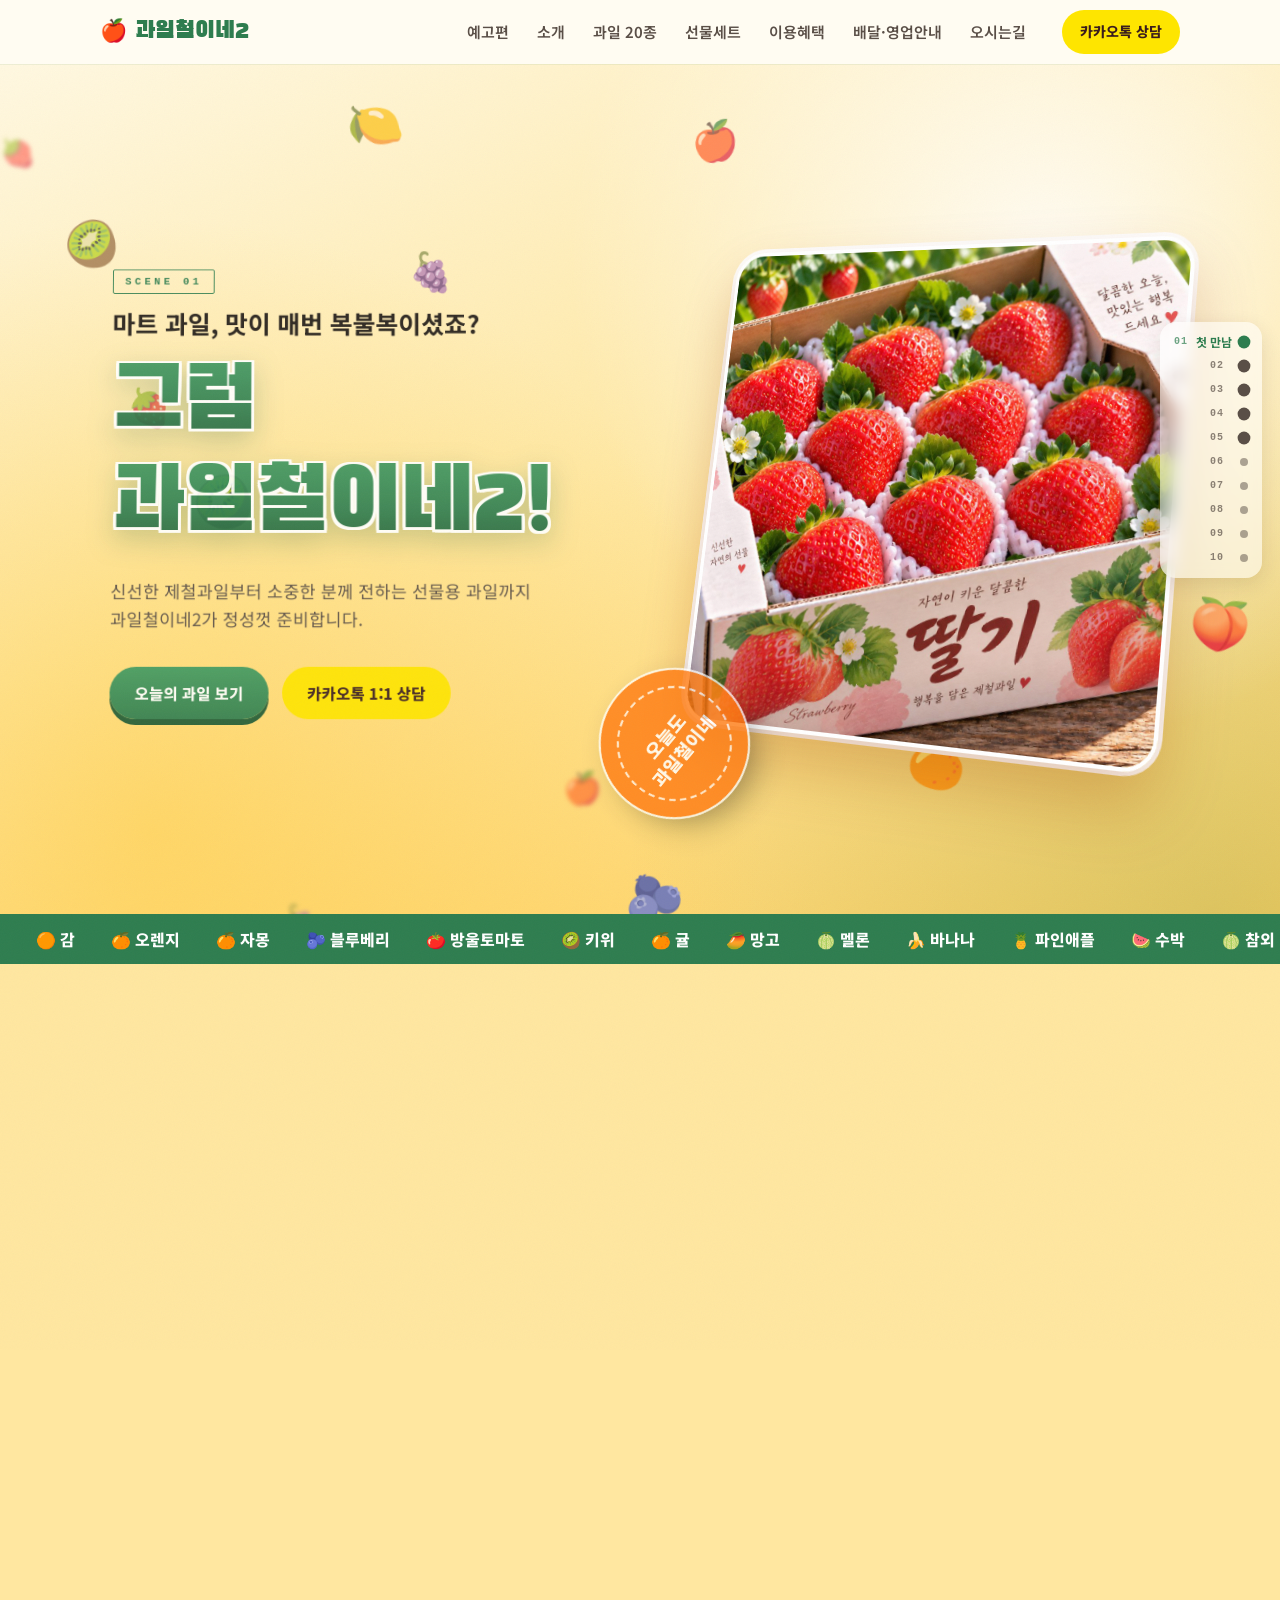
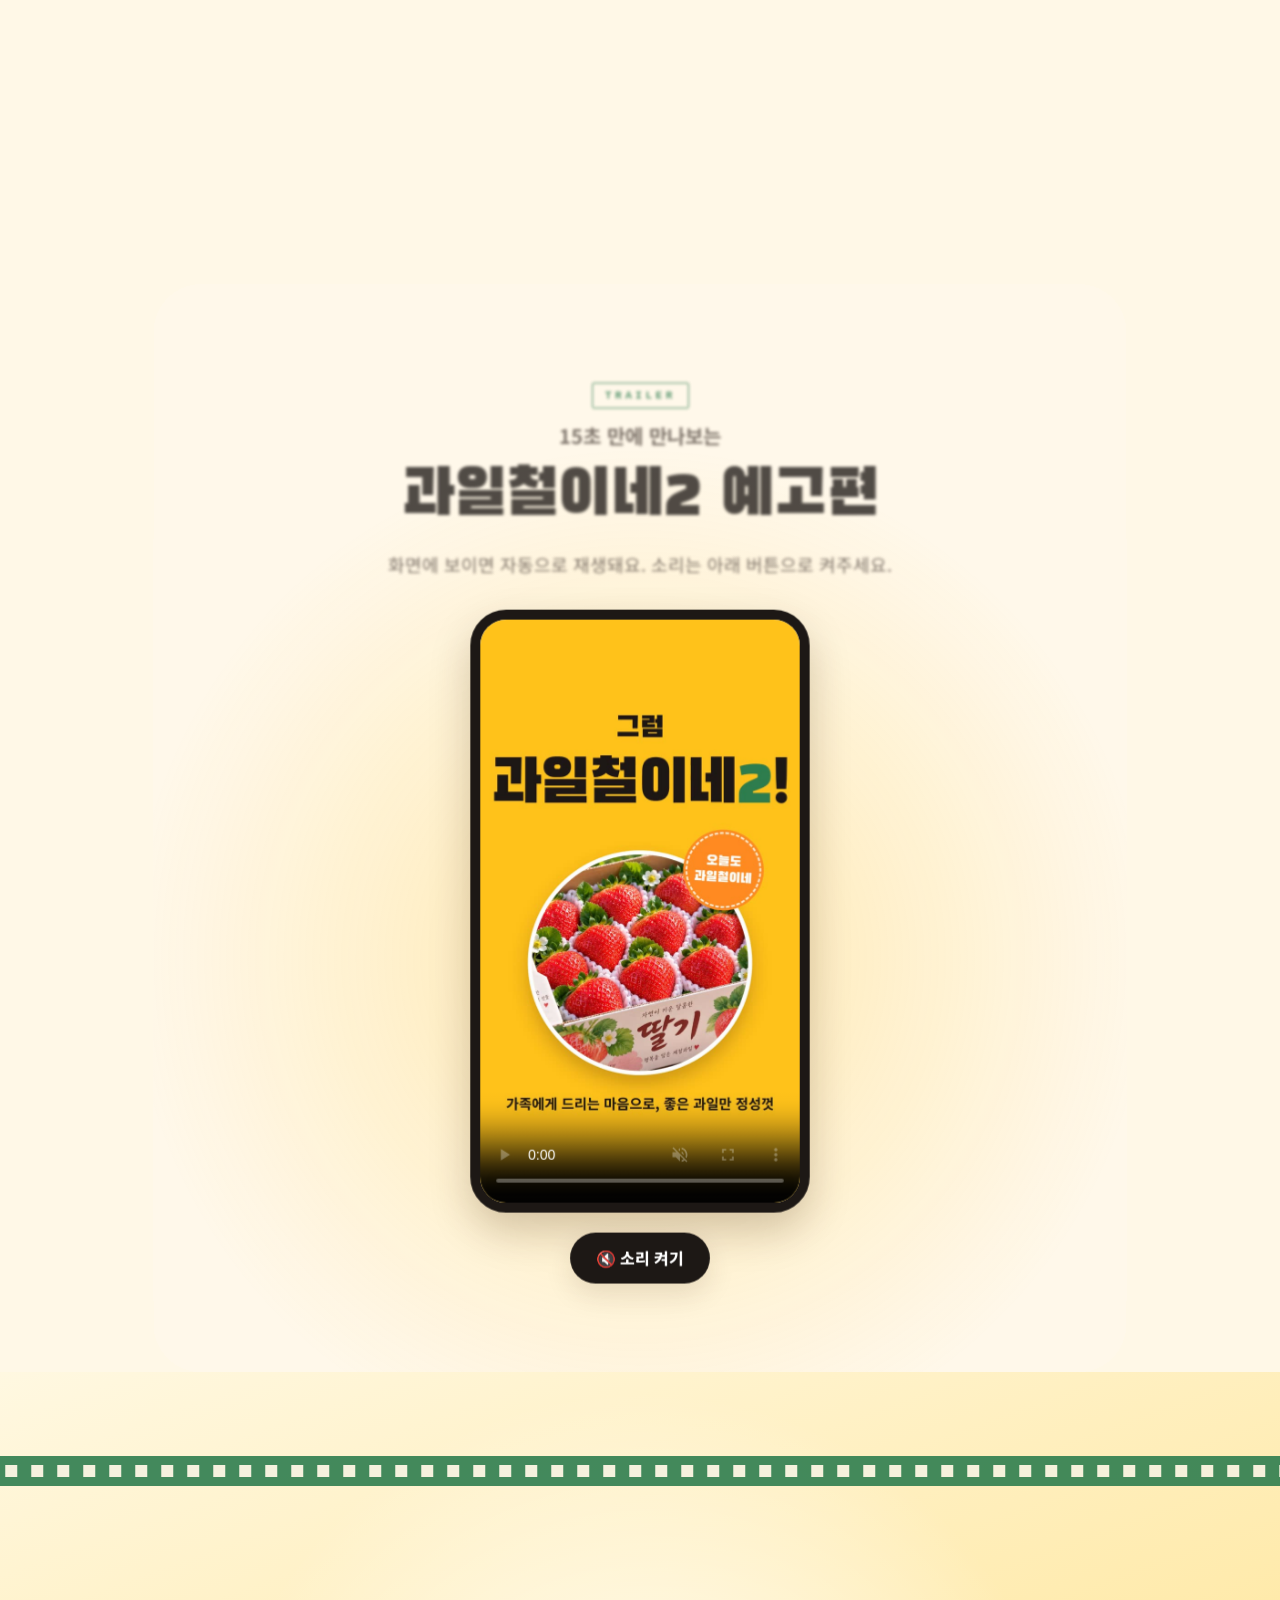
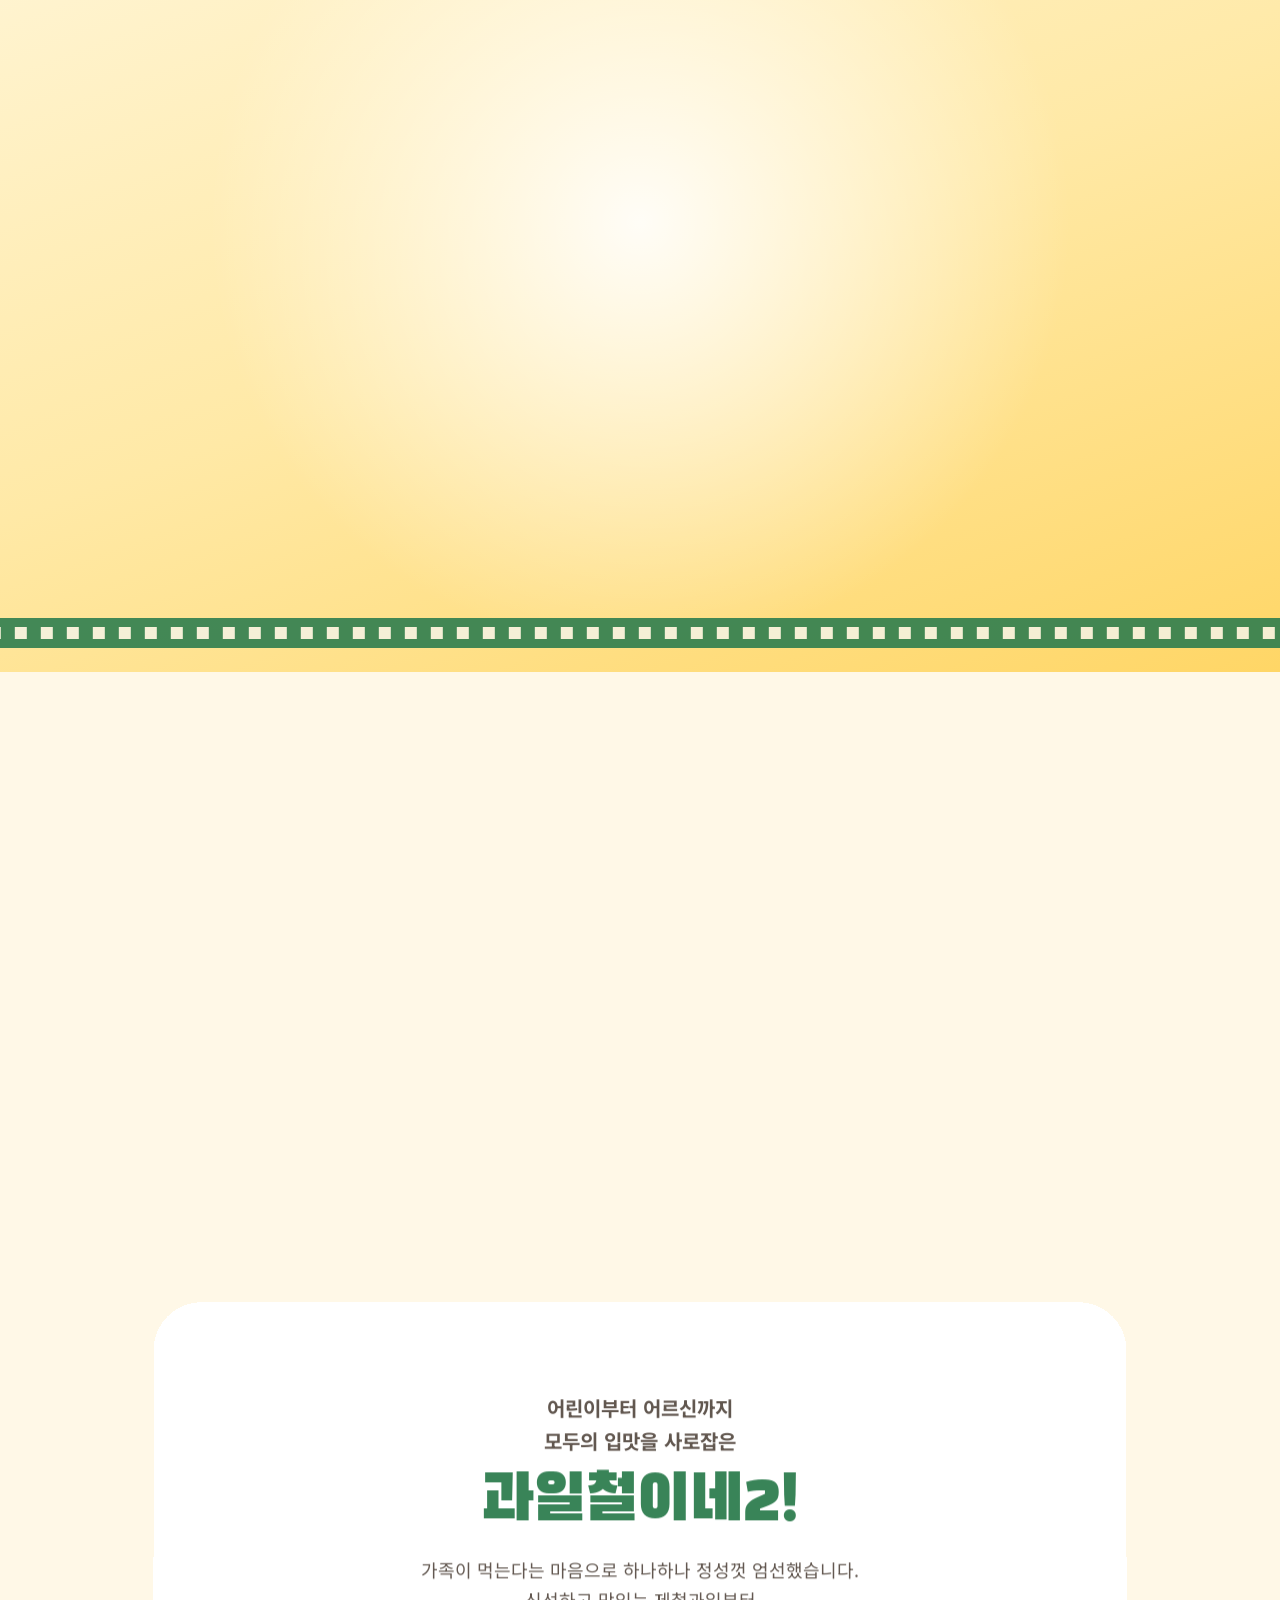
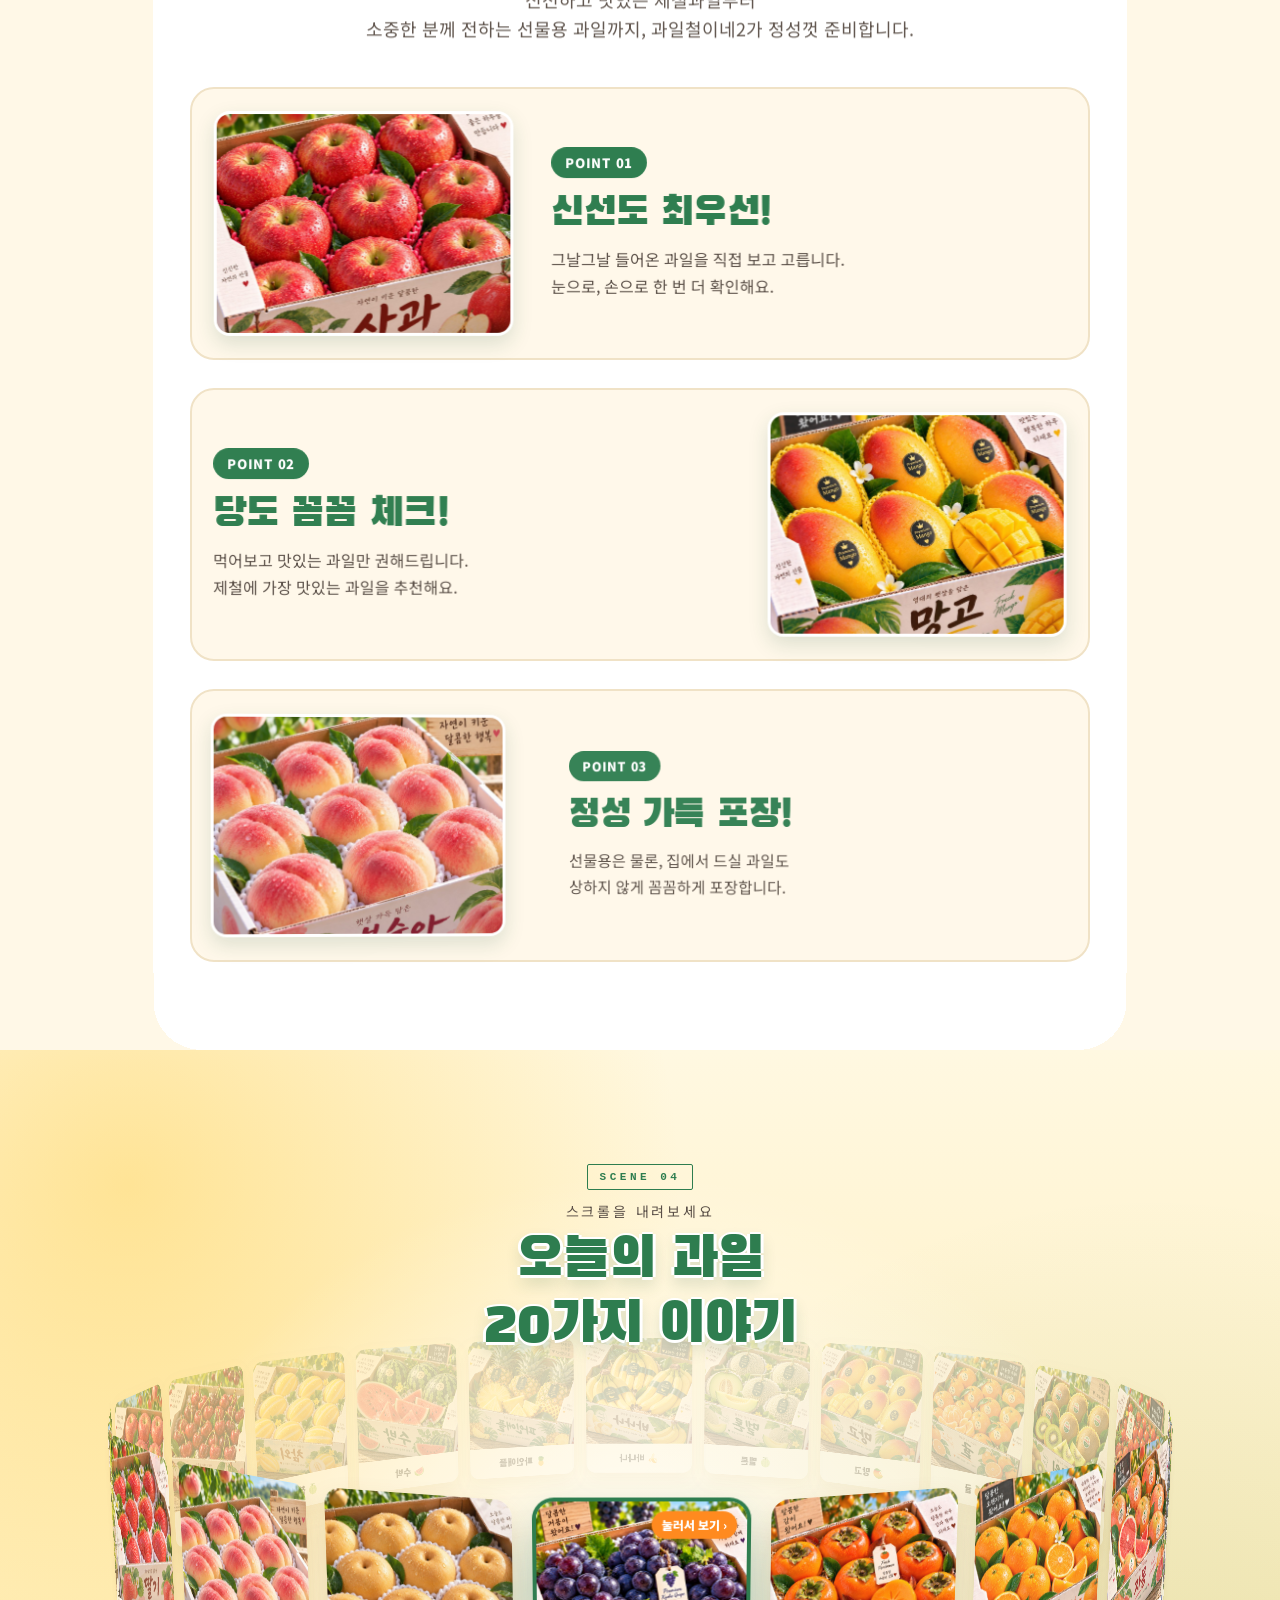
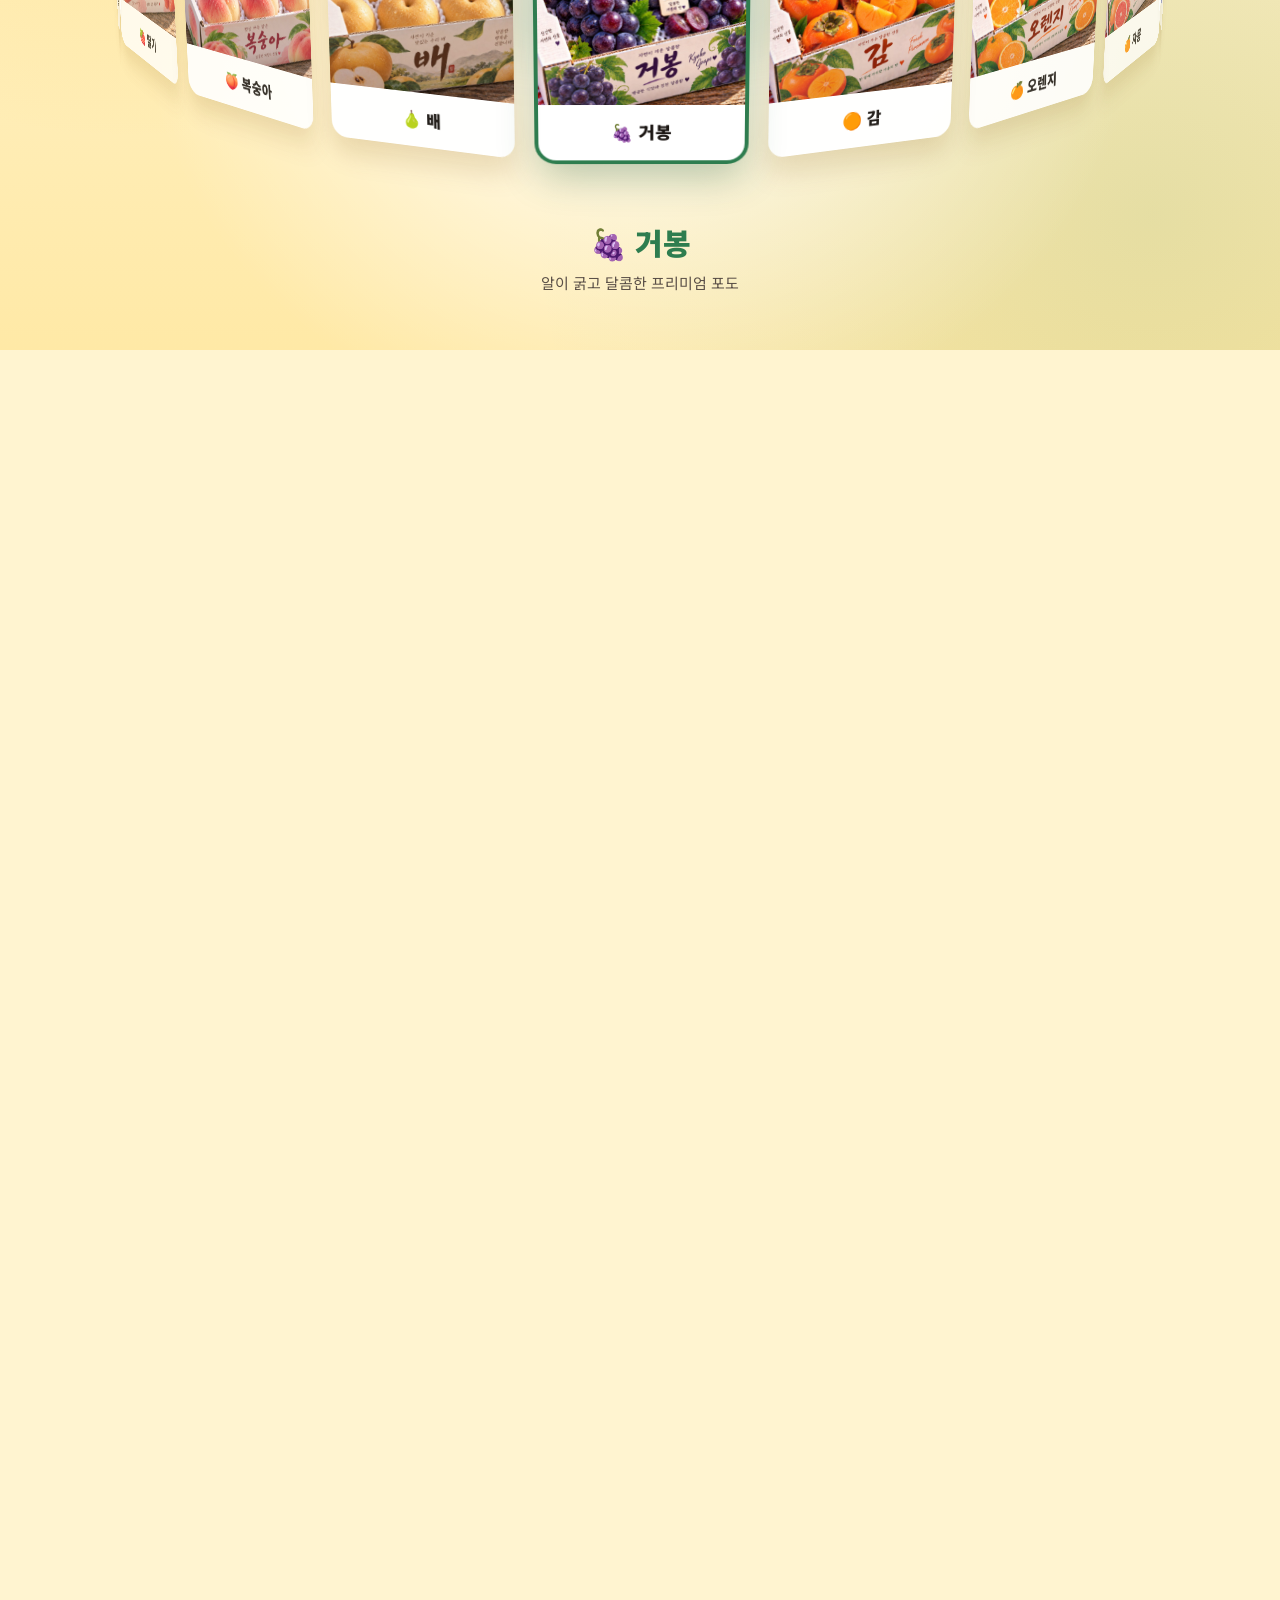
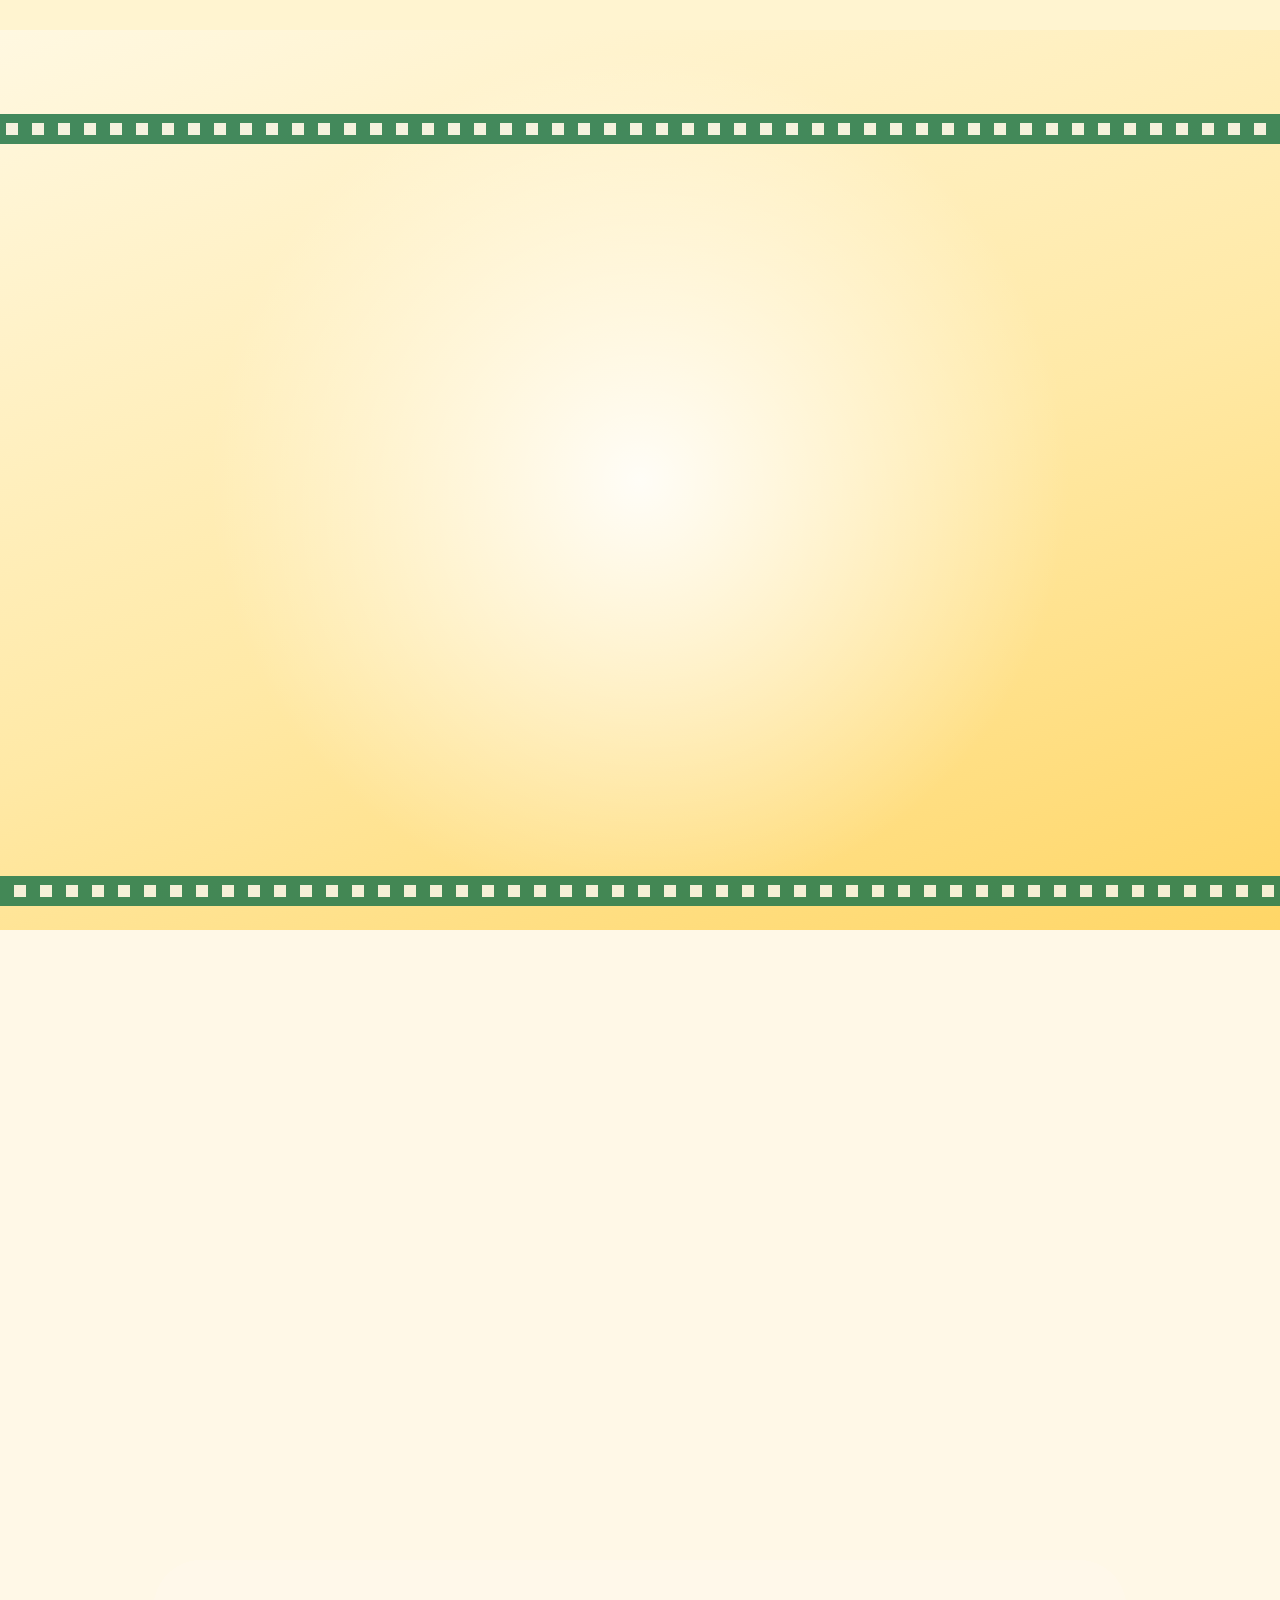
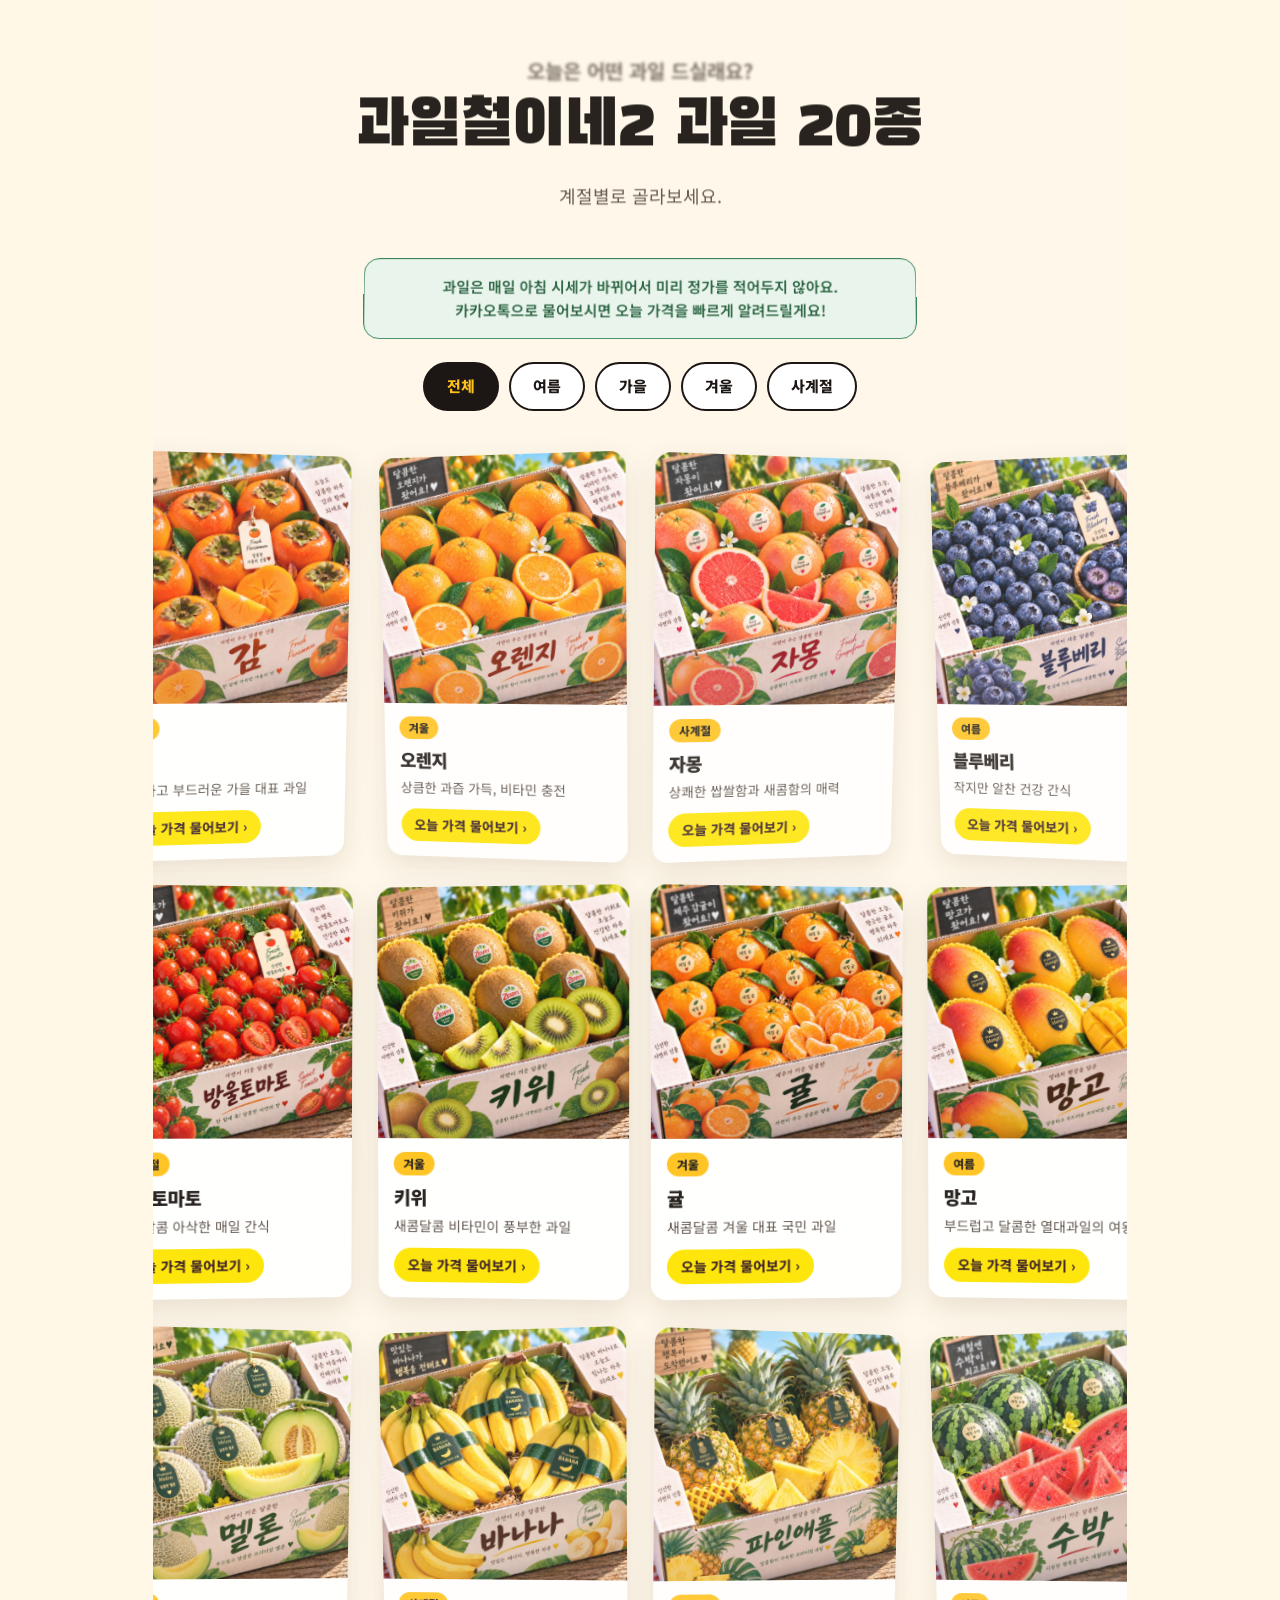
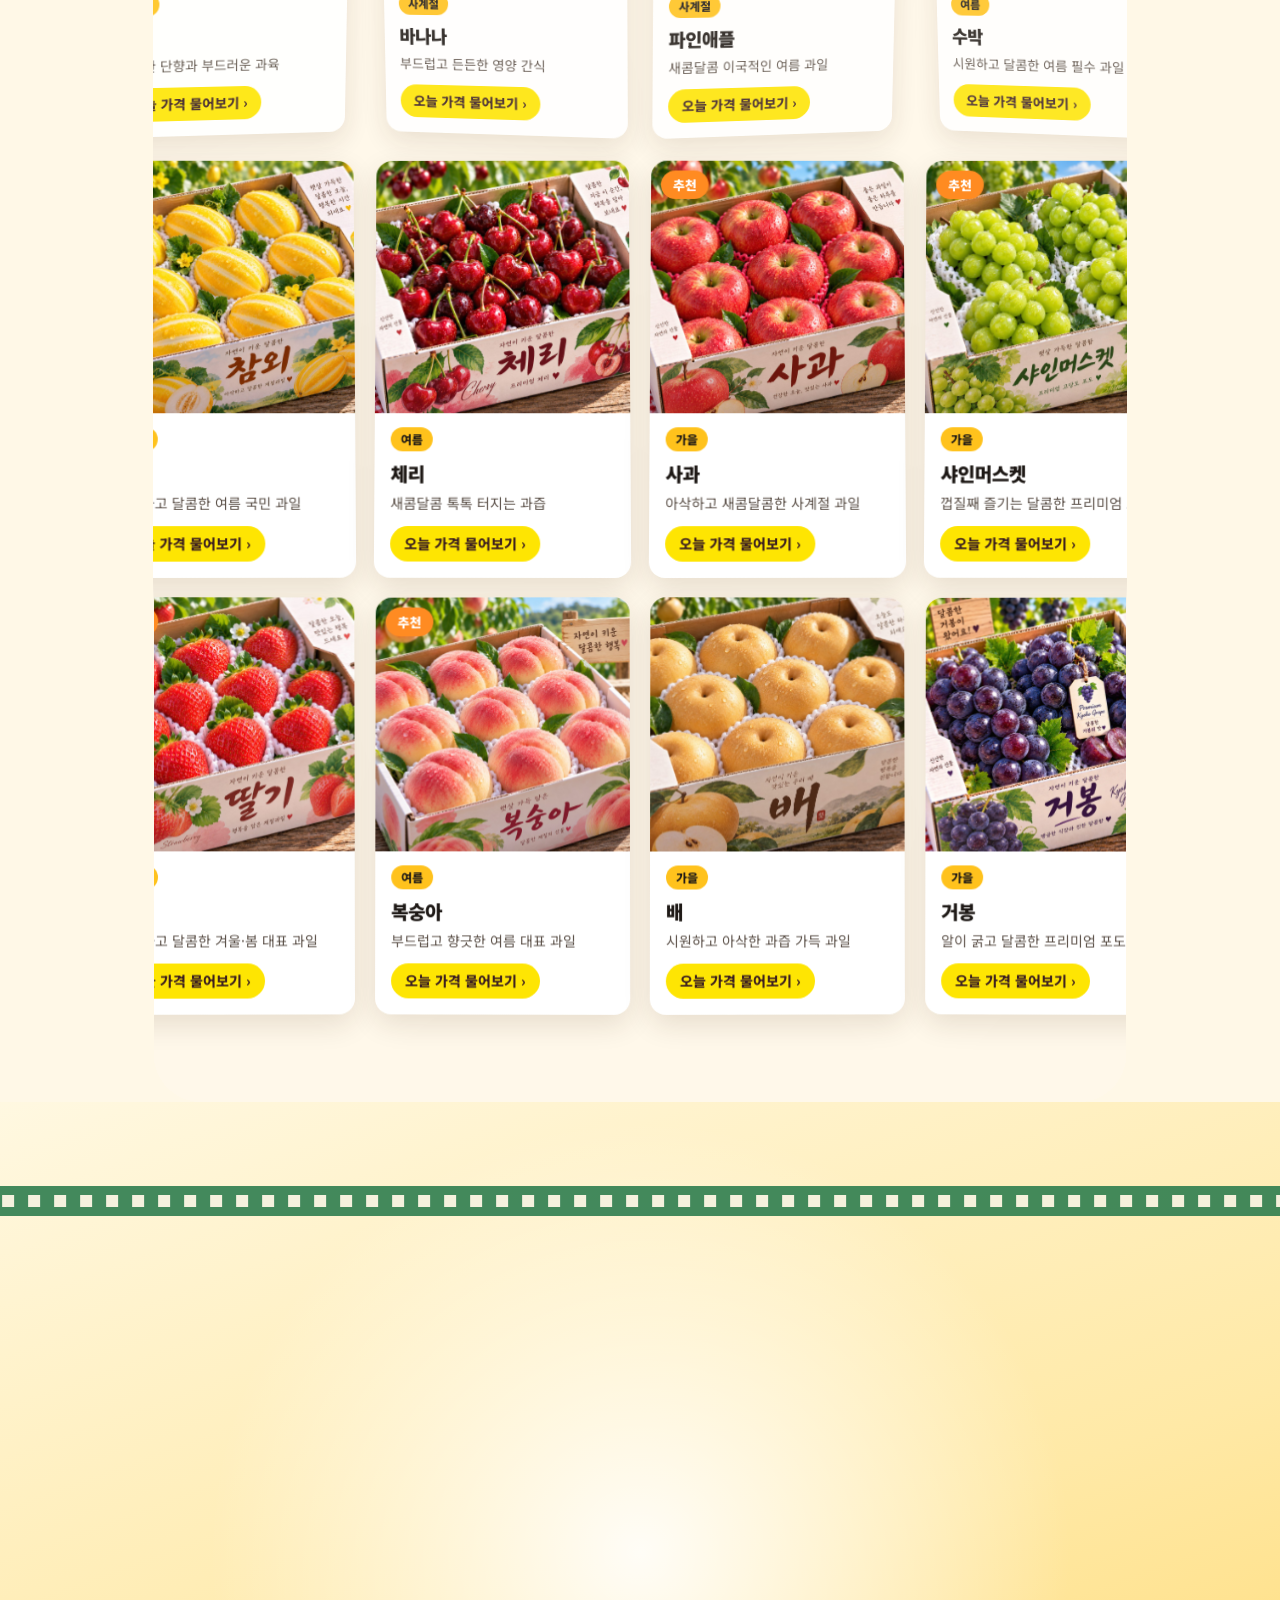
==== index.html @ fae2d85c "가격 없는 이유 안내 강화 (과일 20종 섹션) - 상품 목록 위에 '매일 시세가 바뀌어 정가를 안 적어둔다'는 초록 안내 박스 추가 - 각 과일 카드의 '가격 문의' 버튼을 '오" ====
<!DOCTYPE html>
<html lang="ko">
<head>
<meta charset="UTF-8" />
<meta name="viewport" content="width=device-width, initial-scale=1.0, viewport-fit=cover" />
<title>과일철이네2 | 신선한 제철과일·선물용 과일</title>
<meta name="description" content="가족에게 드리는 마음으로 좋은 과일만 정성껏 고르는 과일철이네2. 신선한 제철과일, 선물용 과일, 지역 배달을 만나보세요." />
<meta name="theme-color" content="#ffe9a6" />

<!-- Open Graph 기본 메타태그 -->
<meta property="og:type" content="website" />
<meta property="og:title" content="과일철이네2 | 신선한 제철과일·선물용 과일" />
<meta property="og:description" content="가족에게 드리는 마음으로 좋은 과일만 정성껏 고르는 과일철이네2. 신선한 제철과일, 선물용 과일, 지역 배달을 만나보세요." />
<meta property="og:locale" content="ko_KR" />
<meta property="og:image" content="public/images/fruits/17-strawberry.jpg" />

<!-- 파비콘 (사과 이모지, 별도 파일 없이 바로 표시됩니다) -->
<link rel="icon" href="data:image/svg+xml,%3Csvg xmlns='http://www.w3.org/2000/svg' viewBox='0 0 100 100'%3E%3Ctext y='.9em' font-size='90'%3E%F0%9F%8D%8E%3C/text%3E%3C/svg%3E" />

<!-- 글꼴 (인터넷이 안 되면 기본 글꼴로 자동 표시됩니다) -->
<link rel="preconnect" href="https://fonts.googleapis.com" />
<link rel="preconnect" href="https://fonts.gstatic.com" crossorigin />
<link href="https://fonts.googleapis.com/css2?family=Black+Han+Sans&family=Noto+Sans+KR:wght@400;500;700;900&display=swap" rel="stylesheet" />

<!-- 영화 같은 3D 스크롤 효과 켜기 ("동작 줄이기" 설정 기기에서는 자동으로 꺼집니다) -->
<script>
  if (!(window.matchMedia && window.matchMedia("(prefers-reduced-motion: reduce)").matches)) {
    document.documentElement.classList.add("cinema");
  }
</script>
<!-- 디자인을 고친 뒤에는 아래 ?v= 뒤 숫자를 바꾸면 손님 휴대폰에 새 디자인이 바로 보입니다 -->
<link rel="stylesheet" href="css/style.css?v=20260925a" />
<link rel="stylesheet" href="css/cinema.css?v=20260925a" />
</head>
<body>

<!-- 영화 효과: 오프닝 타이틀, 위아래 검은 띠, 필름 질감, 진행바 -->
<div class="film-intro" id="film-intro" aria-hidden="true">
  <p class="film-intro-small">A FRESH FRUIT STORY</p>
  <p class="film-intro-title" data-config="storeName">과일철이네2</p>
</div>
<div class="letterbox letterbox-top" aria-hidden="true"></div>
<div class="letterbox letterbox-bottom" aria-hidden="true"></div>
<div class="film-grain" aria-hidden="true"></div>
<div class="scroll-progress" aria-hidden="true"><span id="scroll-progress-bar"></span></div>
<nav class="scene-nav" id="scene-nav" aria-label="장면 바로가기"></nav>

<!-- ============================================================ -->
<!-- ① 상단 헤더 -->
<!-- ============================================================ -->
<header class="site-header" id="site-header">
  <div class="header-inner">
    <a href="#hero" class="logo"><span class="logo-mark">🍎</span><span data-config="storeName">과일철이네2</span></a>

    <nav class="main-nav" id="main-nav">
      <a href="#trailer" class="nav-link">예고편</a>
      <a href="#about" class="nav-link">소개</a>
      <a href="#showcase" class="nav-link">과일 20종</a>
      <a href="#gift" class="nav-link">선물세트</a>
      <a href="#benefits" class="nav-link">이용혜택</a>
      <a href="#info" class="nav-link">배달·영업안내</a>
      <a href="#visit" class="nav-link">오시는길</a>
    </nav>

    <a href="#" class="btn btn-kakao btn-header-kakao">카카오톡 상담</a>

    <button class="menu-toggle" id="menu-toggle" aria-label="메뉴 열기" aria-expanded="false">
      <span></span><span></span><span></span>
    </button>
  </div>
</header>

<main>

<!-- ============================================================ -->
<!-- ② 히어로 (검정 배경) -->
<!-- ============================================================ -->
<section class="hero scene-pin" id="hero" data-scene="hero" data-chapter="첫 만남">
  <div class="scene-stage hero-stage">
    <div class="hero-particles" id="hero-particles" aria-hidden="true"></div>

    <div class="wrap hero-inner">
      <div class="hero-text" id="hero-text">
        <span class="scene-no">SCENE 01</span>
        <p class="hero-question" data-config="hero.question">마트 과일, 맛이 매번 복불복이셨죠?</p>
        <h1 class="hero-headline display" data-config="hero.headline">그럼 과일철이네2!</h1>
        <p class="hero-sub" data-config-nl="hero.subCopy">신선한 제철과일부터 소중한 분께 전하는 선물용 과일까지<br />과일철이네2가 정성껏 준비합니다.</p>
        <div class="hero-buttons">
          <a href="#products" class="btn btn-primary">오늘의 과일 보기</a>
          <a href="#" class="btn btn-kakao">카카오톡 1:1 상담</a>
        </div>
      </div>

      <div class="hero-visual" id="hero-visual">
        <div class="hero-photo" id="hero-photo">
          <img data-config-img="hero.image" src="public/images/fruits/17-strawberry.jpg" alt="과일철이네2 딸기 선물세트" />
        </div>
        <div class="stamp" id="hero-stamp" data-config-nl="hero.stamp">오늘도<br />과일철이네</div>
      </div>
    </div>

    <p class="hero-caption display" id="hero-caption" data-config-nl="hero.caption">진짜 맛있는 과일은,<br />고르는 사람이 다릅니다.</p>

    <div class="scroll-cue" id="scroll-cue" aria-hidden="true"><span></span>SCROLL</div>

    <div class="hero-ticker" aria-hidden="true">
      <div class="ticker-track" id="ticker-track"></div>
    </div>
  </div>
</section>

<!-- ============================================================ -->
<!-- ③ 노란 띠 - 질문 & 큰 제목 -->
<!-- ============================================================ -->
<section class="hook stage3d" id="hook" data-transition="iris" data-chapter="질문">
  <div class="wrap hook-inner">
    <span class="scene-no dark" data-3d="rise">SCENE 02</span>
    <p class="hook-question" data-3d="rise" data-config-nl="hook.question">가족과 함께 먹을 과일,<br />아무거나 고르진 않으셨나요?</p>
    <div class="hook-circle" data-3d="coin">
      <img data-config-img="hook.image" src="public/images/fruits/16-shine-muscat.jpg" alt="과일철이네2 샤인머스켓" loading="lazy" />
    </div>
    <p class="hook-small" data-3d="rise" data-config="hook.smallCopy">아이부터 어르신까지, 온 가족이 만족하는</p>
    <h2 class="hook-big display outline" data-3d="standup" data-config="hook.bigCopy">과일철이네2 제철과일!</h2>
  </div>
</section>

<!-- ============================================================ -->
<!-- ③-1 15초 홍보 영상 (예고편) -->
<!-- ============================================================ -->
<section class="section trailer stage3d" id="trailer" data-transition="frame">
  <div class="wrap trailer-inner">
    <div class="section-head trailer-head">
      <span class="scene-no" data-3d="subtitle" data-i="0">TRAILER</span>
      <p class="eyebrow" data-3d="subtitle" data-i="1" data-config-nl="trailer.smallCopy">15초 만에 만나보는</p>
      <h2 class="section-title display" data-3d="subtitle" data-i="2" data-config-nl="trailer.title">과일철이네2 예고편</h2>
      <p class="section-desc" data-3d="subtitle" data-i="3" data-config-nl="trailer.desc"></p>
    </div>
    <div class="trailer-phone" data-3d="zoom">
      <video
        class="trailer-video"
        id="trailer-video"
        src="public/video/promo-15s.mp4"
        poster="public/video/promo-15s-poster.jpg"
        muted
        loop
        playsinline
        controls
        preload="none"
        aria-label="과일철이네2 15초 홍보 영상"
      ></video>
      <button class="trailer-sound" id="trailer-sound" type="button" aria-pressed="false">🔇 소리 켜기</button>
    </div>
  </div>
</section>

<!-- ============================================================ -->
<!-- ④ 소개 + POINT 3가지 (흰 배경) -->
<!-- ============================================================ -->
<section class="section about stage3d" id="about" data-transition="frame" data-chapter="약속">
  <div class="wrap">
    <div class="section-head">
      <span class="scene-no" data-3d="subtitle" data-i="0">SCENE 03</span>
      <p class="eyebrow" data-3d="subtitle" data-i="1" data-config-nl="about.smallCopy">어린이부터 어르신까지<br />모두의 입맛을 사로잡은</p>
      <h2 class="section-title display red" data-3d="subtitle" data-i="2" data-config="about.title">과일철이네2!</h2>
      <p class="section-desc" data-3d="subtitle" data-i="3" data-config-nl="about.body"></p>
    </div>

    <div class="points" id="points">
      <!-- JS가 config.about.points 값으로 자동 채웁니다 -->
    </div>
  </div>
</section>

<!-- ============================================================ -->
<!-- ④-1 3D 회전 과일 쇼케이스 (스크롤하면 원형으로 돌아갑니다) -->
<!-- ============================================================ -->
<section class="showcase scene-pin" id="showcase" data-scene="ring" data-chapter="과일 20종">
  <div class="scene-stage showcase-stage">
    <div class="showcase-glow" aria-hidden="true"></div>
    <div class="ring-viewport">
      <div class="ring" id="ring">
        <!-- JS가 config.fruits 값으로 20개 카드를 원형으로 배치합니다 -->
      </div>
    </div>
    <div class="showcase-center">
      <span class="scene-no">SCENE 04</span>
      <p class="showcase-small" data-config="showcase.smallCopy">스크롤을 내려보세요</p>
      <h2 class="showcase-title display" data-config-nl="showcase.title">오늘의 과일<br />20가지 이야기</h2>
    </div>
    <p class="showcase-now" id="showcase-now"></p>
  </div>
</section>

<!-- ============================================================ -->
<!-- ⑤ 과일 상품 20종 -->
<!-- ============================================================ -->
<section class="section products stage3d" id="products" data-transition="frame" data-chapter="골라보기">
  <div class="wrap">
    <div class="section-head">
      <span class="scene-no" data-3d="subtitle" data-i="0">SCENE 05</span>
      <p class="eyebrow" data-3d="subtitle" data-i="1" data-config="products.smallCopy">오늘은 어떤 과일 드실래요?</p>
      <h2 class="section-title display" data-3d="subtitle" data-i="2" data-config="products.title">과일철이네2 과일 20종</h2>
      <p class="section-desc" data-3d="subtitle" data-i="3" data-config="products.subtitle"></p>
    </div>

    <p class="price-notice" data-3d="rise" data-config-nl="products.priceNotice">
      과일은 매일 아침 시세가 바뀌어서 미리 정가를 적어두지 않아요.<br />카카오톡으로 물어보시면 오늘 가격을 빠르게 알려드릴게요!
    </p>

    <div class="season-tabs" id="season-tabs" role="tablist" aria-label="계절별 과일 보기">
      <!-- JS가 계절 탭을 자동으로 만듭니다 -->
    </div>

    <div class="fruit-grid" id="fruit-grid">
      <!-- JS가 config.fruits(20개) 값으로 자동 채웁니다 -->
    </div>
  </div>
</section>

<!-- ============================================================ -->
<!-- ⑥ 선물용 과일 -->
<!-- ============================================================ -->
<section class="section gift stage3d" id="gift" data-transition="wipe" data-chapter="선물">
  <div class="wrap">
    <div class="section-head">
      <span class="scene-no" data-3d="subtitle" data-i="0">SCENE 06</span>
      <p class="eyebrow" data-3d="subtitle" data-i="1" data-config="gift.smallCopy">소중한 마음까지 함께 전합니다</p>
      <h2 class="section-title display red" data-3d="subtitle" data-i="2" data-config="gift.title">선물용 과일세트</h2>
      <p class="section-desc" data-3d="subtitle" data-i="3" data-config-nl="gift.body"></p>
    </div>

    <div class="gift-cards" id="gift-cards">
      <!-- JS가 config.gift.cards 값으로 자동 채웁니다 -->
    </div>

    <div class="section-cta" data-3d="rise">
      <a href="#" class="btn btn-kakao btn-large">카카오톡으로 선물 상담하기</a>
    </div>
  </div>
</section>

<!-- ============================================================ -->
<!-- ⑦ 이런 분들께 추천해요 (주황 배경 말풍선) -->
<!-- ============================================================ -->
<section class="section recommend stage3d" id="recommend" data-transition="iris" data-chapter="추천">
  <div class="wrap">
    <div class="section-head">
      <span class="scene-no dark" data-3d="subtitle" data-i="0">SCENE 07</span>
      <p class="eyebrow dark" data-3d="subtitle" data-i="1" data-config="recommend.smallCopy">이럴 때 과일철이네2를 찾아주세요</p>
      <h2 class="section-title display outline" data-3d="subtitle" data-i="2" data-config="recommend.title">이런 분들께 추천해요</h2>
    </div>
    <div class="bubbles" id="bubbles">
      <!-- JS가 config.recommend.items 값으로 자동 채웁니다 -->
    </div>
  </div>
</section>

<!-- ============================================================ -->
<!-- ⑧ 이용 혜택 (쿠폰) -->
<!-- ============================================================ -->
<section class="section benefits stage3d" id="benefits" data-transition="wipe" data-chapter="혜택">
  <div class="wrap">
    <div class="section-head">
      <span class="scene-no dark" data-3d="subtitle" data-i="0">SCENE 08</span>
      <p class="eyebrow dark" data-3d="subtitle" data-i="1" data-config="benefits.smallCopy">과일철이네2에서만 누리는</p>
      <h2 class="section-title display outline tilt" data-3d="subtitle" data-i="2" data-config="benefits.title">이용 혜택</h2>
    </div>
    <div class="coupons" id="coupons">
      <!-- JS가 config.benefits.items 값으로 자동 채웁니다 -->
    </div>
  </div>
</section>

<!-- ============================================================ -->
<!-- ⑨ 배달 / 영업 안내 -->
<!-- ============================================================ -->
<section class="section info stage3d" id="info" data-transition="frame" data-chapter="안내">
  <div class="wrap">
    <div class="info-grid">
      <div class="info-box" id="delivery" data-3d="rise" data-i="0">
        <span class="info-badge">DELIVERY</span>
        <h3 class="info-title" data-config="delivery.title">신선한 과일, 편하게 받아보세요</h3>
        <dl class="info-list">
          <div><dt>배달시간</dt><dd data-config="delivery.time">08:00 ~ 18:30</dd></div>
          <div><dt>배달지역</dt><dd id="delivery-areas">성남 구시가지 / 위례 / 야탑</dd></div>
          <div><dt>최소주문</dt><dd data-config="delivery.minOrder">20,000원 이상</dd></div>
        </dl>
        <p class="info-note" data-config-nl="delivery.note"></p>
        <a href="#" class="btn btn-kakao">카카오톡으로 배달 문의</a>
      </div>

      <div class="info-box" id="hours" data-3d="rise" data-i="1">
        <span class="info-badge">OPEN</span>
        <h3 class="info-title" data-config="hours.title">과일철이네2 영업안내</h3>
        <dl class="info-list">
          <div><dt>영업시간</dt><dd data-config="hours.openTime">08:00 ~ 19:00</dd></div>
          <div><dt>정기휴무</dt><dd data-config="hours.closedDay">매월 둘째·넷째 일요일</dd></div>
          <div><dt>배달시간</dt><dd data-config="hours.deliveryTime">08:00 ~ 18:30</dd></div>
        </dl>
      </div>

      <div class="info-box" id="visit" data-3d="rise" data-i="2">
        <span class="info-badge">VISIT</span>
        <h3 class="info-title">매장 방문 안내</h3>
        <dl class="info-list">
          <div><dt>주소</dt><dd id="visit-address">주소 준비중입니다. 카카오톡으로 문의해주세요.</dd></div>
          <div id="visit-phone-row" hidden><dt>전화</dt><dd><a id="visit-phone" href="#"></a></dd></div>
        </dl>
        <a href="#" class="btn btn-naver">네이버 지도에서 위치 보기</a>
      </div>
    </div>
  </div>
</section>

<!-- ============================================================ -->
<!-- ⑩ 엔딩: 마지막 장면 → 엔딩 크레딧 → THE END -->
<!-- ============================================================ -->
<section class="finale scene-pin" id="contact" data-chapter="엔딩" data-scene="finale">
  <div class="scene-stage finale-stage">
    <div class="finale-bg" id="finale-bg" aria-hidden="true">
      <img data-config-img="finale.image" src="public/images/fruits/12-watermelon.jpg" alt="" loading="lazy" />
    </div>

    <div class="wrap finale-inner" id="finale-title">
      <span class="scene-no">FINAL SCENE</span>
      <p class="finale-small" data-config="finale.smallCopy">오늘 저녁 식탁에, 소중한 분께 드릴 선물로</p>
      <h2 class="finale-big display" data-config-nl="finale.bigCopy">지금 바로<br />과일철이네2를 만나보세요!</h2>
      <div class="contact-buttons">
        <a href="#" class="btn btn-kakao btn-large">카카오톡 1:1 상담</a>
        <a href="#" class="btn btn-naver btn-large">네이버 지도로 오시는 길</a>
      </div>
    </div>

    <!-- 엔딩 크레딧 (config.finale.credits + 매장 정보로 자동 작성) -->
    <div class="credits-window" id="credits-window">
      <div class="credits" id="credits">
        <p class="credits-head">CREDITS</p>
        <p class="credits-title display" data-config="storeName">과일철이네2</p>
        <dl class="credits-list" id="credits-list"></dl>
      </div>
    </div>

    <div class="the-end" id="the-end">
      <p class="the-end-small">THE END</p>
      <p class="the-end-big display" data-config="finale.theEnd">과일철이네2에서 만나요!</p>
      <div class="contact-buttons">
        <a href="#" class="btn btn-kakao btn-large">카카오톡 1:1 상담</a>
        <a href="#" class="btn btn-naver btn-large">오시는 길</a>
        <a href="#" class="btn btn-tel btn-large" id="the-end-tel" hidden>전화하기</a>
      </div>
    </div>
  </div>
</section>

</main>

<!-- ============================================================ -->
<!-- ⑪ 하단 Footer -->
<!-- ============================================================ -->
<footer class="site-footer">
  <div class="wrap footer-inner">
    <p class="footer-store-name display" data-config="storeName">과일철이네2</p>
    <p class="footer-copy" data-config-nl="mainCopy">가족에게 드리는 마음으로, 좋은 과일만 정성껏</p>
    <nav class="footer-links">
      <a href="#about">소개</a>
      <a href="#products">과일 20종</a>
      <a href="#gift">선물세트</a>
      <a href="#benefits">이용혜택</a>
      <a href="#info">배달·영업안내</a>
      <a href="#visit">오시는길</a>
    </nav>
    <p class="footer-bottom">© <span id="footer-year">2026</span> <span data-config="storeName">과일철이네2</span>. All rights reserved.</p>
  </div>
</footer>

<!-- 모바일 하단 고정 상담바 -->
<div class="mobile-fixed-bar" id="mobile-fixed-bar">
  <a href="#" class="mobile-bar-btn btn-kakao">카카오톡 상담</a>
  <a href="#" class="mobile-bar-btn btn-naver">오시는 길</a>
</div>

<script src="config/site-config.js?v=20260925a"></script>
<script src="js/main.js?v=20260925a"></script>
<script src="js/cinema.js?v=20260925a"></script>
</body>
</html>
---- css/style.css ----
/* ============================================================
   과일철이네2 홈페이지 스타일시트
   - 상세페이지 스타일: 검정 히어로 → 노란 띠 → POINT → 상품 →
     말풍선 → 쿠폰 → 안내 → 검정 마무리
   ============================================================ */

/* ---------- 색상 / 기본 변수 ---------- */
:root {
  --ink: #1c1714;
  --ink-2: #2b221d;
  --ink-soft: #5a4f47;
  --yellow: #ffc21a;
  --yellow-light: #ffe07a;
  /* ★ 홈페이지 3가지 색 ★
     초록(메인: 제목·로고·버튼) / 노랑(바탕 띠) / 주황(작은 강조) */
  --green: #2e7d4f;
  --green-deep: #1d5a36;
  --green-light: #e8f4ec;
  --orange: #ff8a1f;
  --orange-deep: #ff7a0f;
  --cream: #fff8ea;
  --cream-2: #fdf0d5;
  --white: #ffffff;
  --line: #f0e2c6;

  --color-kakao: #fee500;
  --color-kakao-text: #3a1d1d;
  --color-naver: #03c75a;
  --color-naver-text: #ffffff;

  --font-body: "Noto Sans KR", "Apple SD Gothic Neo", "Malgun Gothic", -apple-system,
    BlinkMacSystemFont, "Segoe UI", Roboto, sans-serif;
  --font-display: "Black Han Sans", "Noto Sans KR", "Apple SD Gothic Neo", "Malgun Gothic", sans-serif;

  --radius-lg: 24px;
  --radius-md: 16px;
  --radius-pill: 999px;
  --shadow: 0 10px 28px rgba(60, 30, 5, 0.12);
  --shadow-strong: 0 18px 40px rgba(60, 30, 5, 0.22);
  --header-height: 64px;
  --max-width: 1120px;
}

/* ---------- 기본 리셋 ---------- */
* {
  box-sizing: border-box;
}

html {
  scroll-behavior: smooth;
}

body {
  margin: 0;
  background: var(--cream);
  color: var(--ink);
  font-family: var(--font-body);
  font-size: 17px;
  line-height: 1.65;
  -webkit-font-smoothing: antialiased;
  overflow-x: hidden;
  width: 100%;
  word-break: keep-all;
}

img {
  max-width: 100%;
  display: block;
}

a {
  color: inherit;
  text-decoration: none;
}

h1, h2, h3, p, dl, dd {
  margin: 0;
}

button {
  font: inherit;
}

[hidden] {
  display: none !important;
}

section {
  scroll-margin-top: var(--header-height);
}

.wrap {
  max-width: var(--max-width);
  margin: 0 auto;
  padding-left: 20px;
  padding-right: 20px;
}

/* ---------- 제목 공통 ---------- */
.display {
  font-family: var(--font-display);
  /* Black Han Sans는 한 가지 굵기뿐이라 가짜 굵게를 막고,
     글꼴이 못 불러와질 때는 기본 글꼴을 가장 굵게 보여줍니다 */
  font-weight: 900;
  font-synthesis: none;
  letter-spacing: -0.01em;
  line-height: 1.15;
}

/* 흰 테두리 + 그림자가 들어간 빨간 글씨 (상세페이지 느낌) */
.outline {
  color: var(--green);
  text-shadow:
    -3px -3px 0 #fff, 3px -3px 0 #fff, -3px 3px 0 #fff, 3px 3px 0 #fff,
    0 -3px 0 #fff, 0 3px 0 #fff, -3px 0 0 #fff, 3px 0 0 #fff,
    6px 7px 0 rgba(29, 90, 54, 0.35);
}

.tilt {
  display: inline-block;
  transform: rotate(-4deg);
}

.red {
  color: var(--green);
}

.section {
  padding: 88px 0;
}

.section-head {
  text-align: center;
  margin-bottom: 44px;
}

.eyebrow {
  font-weight: 700;
  font-size: clamp(16px, 2.2vw, 20px);
  color: var(--ink-soft);
  margin-bottom: 8px;
}

.eyebrow.dark {
  color: var(--ink);
}

.section-title {
  font-size: clamp(38px, 7vw, 64px);
}

.section-desc {
  margin-top: 16px;
  color: var(--ink-soft);
  font-size: clamp(15px, 1.9vw, 18px);
}

.section-desc:empty {
  display: none;
}

.section-cta {
  margin-top: 40px;
  text-align: center;
}

/* ---------- 버튼 ---------- */
.btn {
  display: inline-flex;
  align-items: center;
  justify-content: center;
  gap: 6px;
  padding: 14px 26px;
  border-radius: var(--radius-pill);
  font-weight: 800;
  font-size: 16px;
  border: none;
  cursor: pointer;
  transition: transform 0.2s ease, box-shadow 0.2s ease, filter 0.2s ease;
  white-space: nowrap;
}

.btn-large {
  padding: 18px 34px;
  font-size: 18px;
}

.btn-primary {
  background: linear-gradient(180deg, #3f9a62 0%, var(--green) 100%);
  color: var(--white);
  box-shadow: 0 6px 0 var(--green-deep);
}

.btn-kakao {
  background: var(--color-kakao);
  color: var(--color-kakao-text);
}

.btn-naver {
  background: var(--color-naver);
  color: var(--color-naver-text);
}

@media (hover: hover) {
  .btn:hover {
    transform: translateY(-2px);
    filter: brightness(1.04);
    box-shadow: var(--shadow);
  }
  .btn-primary:hover {
    box-shadow: 0 8px 0 var(--green-deep);
  }
}

.btn:active {
  transform: translateY(1px);
}

/* ---------- 헤더 ---------- */
.site-header {
  position: sticky;
  top: 0;
  z-index: 100;
  height: var(--header-height);
  background: rgba(28, 23, 20, 0.92);
  backdrop-filter: blur(10px);
  -webkit-backdrop-filter: blur(10px);
  color: var(--white);
  transition: box-shadow 0.2s ease;
}

.site-header.is-scrolled {
  box-shadow: 0 6px 20px rgba(0, 0, 0, 0.25);
}

.header-inner {
  max-width: var(--max-width);
  margin: 0 auto;
  height: 100%;
  padding: 0 20px;
  display: flex;
  align-items: center;
  gap: 24px;
}

.logo {
  display: inline-flex;
  align-items: center;
  gap: 8px;
  font-family: var(--font-display);
  font-weight: 900;
  font-synthesis: none;
  font-size: 24px;
  color: var(--yellow);
  flex-shrink: 0;
}

.logo-mark {
  font-size: 22px;
}

.main-nav {
  display: flex;
  gap: 4px;
  margin-left: auto;
}

.nav-link {
  padding: 8px 12px;
  border-radius: var(--radius-pill);
  font-size: 15px;
  font-weight: 600;
  color: rgba(255, 255, 255, 0.85);
  white-space: nowrap;
  transition: background 0.2s ease, color 0.2s ease;
}

.nav-link:hover {
  background: rgba(255, 194, 26, 0.16);
  color: var(--yellow);
}

.btn-header-kakao {
  padding: 10px 18px;
  font-size: 14px;
}

.menu-toggle {
  display: none;
  width: 44px;
  height: 44px;
  margin-left: auto;
  background: none;
  border: none;
  cursor: pointer;
  padding: 10px;
  flex-direction: column;
  justify-content: space-between;
}

.menu-toggle span {
  display: block;
  height: 3px;
  border-radius: 3px;
  background: var(--white);
  transition: transform 0.25s ease, opacity 0.25s ease;
}

.menu-toggle[aria-expanded="true"] span:nth-child(1) {
  transform: translateY(8.5px) rotate(45deg);
}
.menu-toggle[aria-expanded="true"] span:nth-child(2) {
  opacity: 0;
}
.menu-toggle[aria-expanded="true"] span:nth-child(3) {
  transform: translateY(-8.5px) rotate(-45deg);
}

/* ---------- 히어로 (검정) ---------- */
.hero {
  position: relative;
  background:
    radial-gradient(ellipse at 80% 20%, rgba(255, 138, 31, 0.22), transparent 55%),
    radial-gradient(ellipse at 10% 90%, rgba(46, 125, 79, 0.18), transparent 50%),
    var(--ink);
  color: var(--white);
  overflow: hidden;
}

.hero-inner {
  display: grid;
  grid-template-columns: 1.05fr 1fr;
  align-items: center;
  gap: 48px;
  padding-top: 72px;
  padding-bottom: 80px;
}

.hero-question {
  font-size: clamp(18px, 2.6vw, 26px);
  font-weight: 700;
  color: rgba(255, 255, 255, 0.92);
}

.hero-headline {
  margin-top: 10px;
  font-size: clamp(48px, 8.4vw, 92px);
  background: linear-gradient(180deg, var(--yellow-light) 0%, var(--yellow) 45%, var(--orange) 100%);
  -webkit-background-clip: text;
  background-clip: text;
  color: var(--yellow);
  -webkit-text-fill-color: transparent;
  filter: drop-shadow(0 6px 0 rgba(29, 90, 54, 0.85));
}

.hero-sub {
  margin-top: 22px;
  font-size: clamp(15px, 1.8vw, 18px);
  color: rgba(255, 255, 255, 0.78);
}

.hero-buttons {
  margin-top: 34px;
  display: flex;
  flex-wrap: wrap;
  gap: 14px;
}

.hero-visual {
  position: relative;
}

.hero-photo {
  border-radius: 32px;
  overflow: hidden;
  box-shadow: 0 30px 60px rgba(0, 0, 0, 0.55);
  border: 4px solid rgba(255, 194, 26, 0.9);
  aspect-ratio: 1 / 1;
}

.hero-photo img {
  width: 100%;
  height: 100%;
  object-fit: cover;
}

.stamp {
  position: absolute;
  left: -26px;
  bottom: -26px;
  width: 128px;
  height: 128px;
  border-radius: 50%;
  background: var(--orange-deep);
  color: var(--white);
  display: flex;
  align-items: center;
  justify-content: center;
  text-align: center;
  font-weight: 900;
  font-size: 17px;
  line-height: 1.3;
  transform: rotate(-12deg);
  box-shadow: 0 0 0 5px var(--orange-deep), 0 0 0 7px rgba(255, 255, 255, 0.9),
    0 14px 30px rgba(0, 0, 0, 0.45);
  outline: 2px dashed rgba(255, 255, 255, 0.85);
  outline-offset: -12px;
}

/* 흐르는 과일 이름 띠 */
.hero-ticker {
  background: var(--green);
  color: var(--white);
  overflow: hidden;
  white-space: nowrap;
  padding: 12px 0;
  font-weight: 800;
  font-size: 16px;
}

.ticker-track {
  display: inline-flex;
  gap: 36px;
  padding-left: 36px;
  animation: ticker 50s linear infinite;
}

@keyframes ticker {
  from {
    transform: translateX(0);
  }
  to {
    transform: translateX(-50%);
  }
}

/* ---------- 노란 띠 ---------- */
.hook {
  background: var(--yellow);
  text-align: center;
  padding: 72px 0 84px;
  position: relative;
}

.hook-question {
  font-size: clamp(20px, 3.2vw, 30px);
  font-weight: 900;
  line-height: 1.45;
}

.hook-circle {
  width: min(360px, 72vw);
  aspect-ratio: 1 / 1;
  margin: 36px auto 30px;
  border-radius: 50%;
  overflow: hidden;
  border: 8px solid var(--white);
  box-shadow: var(--shadow-strong);
}

.hook-circle img {
  width: 100%;
  height: 100%;
  object-fit: cover;
}

.hook-small {
  font-weight: 800;
  font-size: clamp(16px, 2.2vw, 20px);
}

.hook-big {
  margin-top: 10px;
  font-size: clamp(40px, 8vw, 80px);
}

/* ---------- 사진 공통 + 사진 없을 때 ---------- */
.photo {
  position: relative;
  overflow: hidden;
  background: var(--cream-2);
}

.photo img {
  width: 100%;
  height: 100%;
  object-fit: cover;
  transition: transform 0.4s ease;
}

.photo.is-error img {
  display: none;
}

.photo-fallback {
  position: absolute;
  top: 0;
  right: 0;
  bottom: 0;
  left: 0;
  display: none;
  flex-direction: column;
  align-items: center;
  justify-content: center;
  gap: 6px;
  background: linear-gradient(135deg, #fff3d6, #ffe3b8);
}

.photo.is-error .photo-fallback {
  display: flex;
}

.photo-emoji {
  font-size: 48px;
}

.photo-fallback-text {
  font-size: 13px;
  font-weight: 700;
  color: var(--ink-soft);
}

/* ---------- 소개 + POINT ---------- */
.about {
  background: var(--white);
}

.pill {
  display: inline-block;
  padding: 5px 14px;
  border-radius: var(--radius-pill);
  background: var(--green);
  color: var(--white);
  font-weight: 900;
  font-size: 13px;
  letter-spacing: 0.06em;
}

.points {
  display: grid;
  gap: 28px;
  max-width: 900px;
  margin: 0 auto;
}

.point {
  display: grid;
  grid-template-columns: 300px 1fr;
  align-items: center;
  gap: 36px;
  padding: 22px;
  border-radius: var(--radius-lg);
  background: var(--cream);
  border: 2px solid var(--line);
}

.point:nth-child(even) {
  grid-template-columns: 1fr 300px;
}

.point:nth-child(even) .point-photo {
  order: 2;
}

.point-photo {
  aspect-ratio: 4 / 3;
  border-radius: var(--radius-md);
  border: 3px solid var(--white);
  box-shadow: 0 8px 20px rgba(29, 90, 54, 0.15);
}

.point-title {
  margin: 12px 0 10px;
  font-size: clamp(28px, 4.4vw, 40px);
  color: var(--green);
}

.point-desc {
  color: var(--ink-soft);
  font-size: 16px;
}

/* ---------- 과일 20종 ---------- */
.products {
  background: var(--cream);
}

.price-notice {
  max-width: 560px;
  margin: 0 auto 28px;
  padding: 16px 22px;
  border-radius: var(--radius-md);
  background: var(--green-light);
  border: 1px solid var(--green);
  color: var(--green-deep);
  font-size: 15px;
  font-weight: 600;
  line-height: 1.6;
  text-align: center;
}

.season-tabs {
  display: flex;
  justify-content: center;
  flex-wrap: wrap;
  gap: 10px;
  margin-bottom: 32px;
}

.season-tab {
  padding: 10px 22px;
  border-radius: var(--radius-pill);
  border: 2px solid var(--ink);
  background: var(--white);
  color: var(--ink);
  font-weight: 800;
  font-size: 15px;
  cursor: pointer;
  transition: background 0.2s ease, color 0.2s ease, transform 0.2s ease;
}

.season-tab:hover {
  transform: translateY(-1px);
}

.season-tab.is-active {
  background: var(--ink);
  color: var(--yellow);
}

.fruit-grid {
  display: grid;
  grid-template-columns: repeat(4, 1fr);
  gap: 20px;
}

.fruit-card {
  position: relative;
  background: var(--white);
  border-radius: var(--radius-md);
  overflow: hidden;
  box-shadow: var(--shadow);
  display: flex;
  flex-direction: column;
  transition: transform 0.25s ease, box-shadow 0.25s ease;
}

@media (hover: hover) {
  .fruit-card:hover {
    transform: translateY(-4px);
    box-shadow: var(--shadow-strong);
  }
  .fruit-card:hover .photo img {
    transform: scale(1.05);
  }
}

.fruit-photo {
  aspect-ratio: 1 / 1;
}

.fruit-pick {
  position: absolute;
  top: 10px;
  left: 10px;
  padding: 4px 12px;
  border-radius: var(--radius-pill);
  background: var(--green);
  color: var(--white);
  font-weight: 900;
  font-size: 13px;
  box-shadow: 0 4px 10px rgba(29, 90, 54, 0.4);
}

.fruit-info {
  padding: 14px 16px 16px;
  display: flex;
  flex-direction: column;
  flex: 1;
}

.fruit-season {
  align-self: flex-start;
  padding: 2px 10px;
  border-radius: var(--radius-pill);
  background: var(--yellow);
  font-size: 12px;
  font-weight: 800;
  margin-bottom: 6px;
}

.fruit-name {
  font-size: 19px;
  font-weight: 900;
}

.fruit-desc {
  margin-top: 4px;
  font-size: 14px;
  color: var(--ink-soft);
  line-height: 1.5;
  flex: 1;
}

.fruit-ask {
  margin-top: 12px;
  align-self: flex-start;
  font-size: 14px;
  font-weight: 800;
  padding: 6px 14px;
  border-radius: var(--radius-pill);
}

/* ---------- 선물세트 ---------- */
.gift {
  background: var(--white);
}

.gift-cards {
  display: grid;
  grid-template-columns: repeat(3, 1fr);
  gap: 22px;
}

.gift-card {
  border-radius: var(--radius-lg);
  overflow: hidden;
  background: var(--cream);
  border: 2px solid var(--line);
}

.gift-photo {
  aspect-ratio: 4 / 3;
}

.gift-body {
  padding: 18px 20px 22px;
  text-align: center;
}

.gift-card-title {
  font-family: var(--font-display);
  font-weight: 900;
  font-synthesis: none;
  font-size: 26px;
  color: var(--green);
}

.gift-card-desc {
  margin-top: 6px;
  font-size: 15px;
  color: var(--ink-soft);
}

/* ---------- 추천 말풍선 (주황) ---------- */
.recommend {
  background: linear-gradient(180deg, #fff1c2 0%, var(--yellow) 100%);
}

.bubbles {
  display: grid;
  gap: 48px;
  padding-top: 20px;
  max-width: 720px;
  margin: 0 auto;
}

.bubble {
  position: relative;
  background: var(--white);
  border-radius: 28px;
  padding: 0 24px 22px;
  text-align: center;
  box-shadow: var(--shadow);
}

.bubble-title {
  display: inline-block;
  margin-top: -22px;
  margin-bottom: 14px;
  padding: 10px 22px;
  border-radius: var(--radius-pill);
  background: var(--green);
  color: var(--white);
  font-weight: 900;
  font-size: clamp(15px, 2.2vw, 18px);
  box-shadow: 0 5px 0 var(--green-deep);
}

.bubble-desc {
  color: var(--ink-soft);
  font-size: 15px;
}

.bubble:nth-child(odd)::after,
.bubble:nth-child(even)::after {
  content: "";
  position: absolute;
  bottom: -12px;
  width: 24px;
  height: 24px;
  background: var(--white);
  transform: rotate(45deg);
  border-radius: 4px;
}

.bubble:nth-child(odd)::after {
  left: 48px;
}

.bubble:nth-child(even)::after {
  right: 48px;
}

/* ---------- 혜택 쿠폰 (노랑) ---------- */
.benefits {
  background: var(--yellow);
  padding-top: 40px;
}

.coupons {
  display: grid;
  grid-template-columns: repeat(3, 1fr);
  gap: 20px;
}

.coupon {
  position: relative;
  background: var(--white);
  border-radius: var(--radius-md);
  padding: 28px 18px 26px;
  text-align: center;
  box-shadow: var(--shadow);
  border: 2px dashed var(--green);
  outline: 6px solid var(--white);
}

.coupon::before,
.coupon::after {
  content: "";
  position: absolute;
  top: 50%;
  width: 22px;
  height: 22px;
  margin-top: -11px;
  border-radius: 50%;
  background: var(--yellow);
}

.coupon::before {
  left: -17px;
}

.coupon::after {
  right: -17px;
}

.coupon-label {
  display: inline-block;
  padding: 4px 12px;
  border-radius: var(--radius-pill);
  background: var(--ink);
  color: var(--yellow);
  font-weight: 900;
  font-size: 12px;
  letter-spacing: 0.08em;
}

.coupon-big {
  margin: 12px 0 8px;
  font-size: clamp(30px, 4.4vw, 40px);
  color: var(--green);
}

.coupon-desc {
  font-size: 14px;
  color: var(--ink-soft);
  font-weight: 500;
}

/* ---------- 배달 / 영업 / 방문 안내 ---------- */
.info {
  background: var(--cream);
}

.info-grid {
  display: grid;
  grid-template-columns: repeat(3, 1fr);
  gap: 20px;
}

.info-box {
  background: var(--white);
  border-radius: var(--radius-lg);
  padding: 28px 24px;
  box-shadow: var(--shadow);
  border-top: 8px solid var(--green);
  display: flex;
  flex-direction: column;
  scroll-margin-top: calc(var(--header-height) + 16px);
}

.info-badge {
  align-self: flex-start;
  padding: 3px 12px;
  border-radius: var(--radius-pill);
  background: var(--ink);
  color: var(--yellow);
  font-weight: 900;
  font-size: 12px;
  letter-spacing: 0.1em;
}

.info-title {
  margin: 12px 0 18px;
  font-size: 21px;
  font-weight: 900;
  line-height: 1.35;
}

.info-list {
  display: grid;
  gap: 12px;
  align-content: start;
  flex: 1;
}

.info-list > div {
  display: grid;
  grid-template-columns: 72px 1fr;
  gap: 10px;
  padding-bottom: 12px;
  border-bottom: 1px dashed var(--line);
}

.info-list dt {
  font-weight: 800;
  color: var(--green);
  font-size: 15px;
}

.info-list dd {
  font-weight: 700;
  font-size: 15px;
}

.info-list dd a {
  text-decoration: underline;
}

.info-note {
  margin-top: 14px;
  font-size: 13px;
  color: var(--ink-soft);
  line-height: 1.55;
}

.info-note:empty {
  display: none;
}

.info-box .btn {
  margin-top: 20px;
  font-size: 15px;
  white-space: normal;
  text-align: center;
}

/* ---------- 마지막 CTA (검정) ---------- */
.finale {
  position: relative;
  background: var(--ink);
  color: var(--white);
  text-align: center;
  overflow: hidden;
}

.finale-bg {
  position: absolute;
  top: 0;
  right: 0;
  bottom: 0;
  left: 0;
}

.finale-bg img {
  width: 100%;
  height: 100%;
  object-fit: cover;
  opacity: 0.32;
}

.finale-bg::after {
  content: "";
  position: absolute;
  top: 0;
  right: 0;
  bottom: 0;
  left: 0;
  background: linear-gradient(180deg, rgba(28, 23, 20, 0.55) 0%, rgba(28, 23, 20, 0.92) 100%);
}

.finale-inner {
  position: relative;
  padding-top: 110px;
  padding-bottom: 110px;
}

.finale-small {
  font-size: clamp(16px, 2.2vw, 20px);
  font-weight: 700;
  color: rgba(255, 255, 255, 0.85);
}

.finale-big {
  margin-top: 14px;
  font-size: clamp(38px, 6.6vw, 68px);
  color: var(--yellow);
  text-shadow: 0 5px 0 rgba(29, 90, 54, 0.9);
}

.contact-buttons {
  margin-top: 40px;
  display: flex;
  justify-content: center;
  flex-wrap: wrap;
  gap: 14px;
}

/* ---------- 푸터 ---------- */
.site-footer {
  background: #120e0c;
  color: rgba(255, 255, 255, 0.72);
  text-align: center;
}

.footer-inner {
  padding-top: 48px;
  padding-bottom: 40px;
}

.footer-store-name {
  font-size: 30px;
  color: var(--yellow);
}

.footer-copy {
  margin-top: 6px;
  font-size: 14px;
}

.footer-links {
  margin: 22px 0;
  display: flex;
  flex-wrap: wrap;
  justify-content: center;
  gap: 8px 18px;
  font-size: 14px;
}

.footer-links a:hover {
  color: var(--yellow);
}

.footer-bottom {
  font-size: 12px;
  color: rgba(255, 255, 255, 0.45);
}

/* ---------- 모바일 하단 고정바 ---------- */
.mobile-fixed-bar {
  display: none;
}

/* ---------- 등장 애니메이션 ---------- */
.reveal {
  opacity: 0;
  transform: translateY(28px);
  transition: opacity 0.7s ease, transform 0.7s ease;
}

.reveal.is-visible {
  opacity: 1;
  transform: none;
}

@media (prefers-reduced-motion: reduce) {
  html {
    scroll-behavior: auto;
  }
  .reveal {
    opacity: 1;
    transform: none;
    transition: none;
  }
  .ticker-track {
    animation: none;
  }
  .btn,
  .fruit-card,
  .photo img {
    transition: none;
  }
}

/* ---------- 15초 홍보 영상 (예고편) ---------- */
.trailer {
  background:
    radial-gradient(circle at 50% 62%, rgba(255, 194, 26, 0.28) 0, rgba(255, 194, 26, 0) 55%),
    var(--cream);
  text-align: center;
}

.trailer-head {
  margin-bottom: 36px;
}

.trailer-phone {
  position: relative;
  width: min(340px, 76vw);
  margin: 0 auto;
}

.trailer-video {
  display: block;
  width: 100%;
  aspect-ratio: 9 / 16;
  object-fit: cover;
  border: 10px solid var(--ink);
  border-radius: 36px;
  background: var(--ink);
  box-shadow: var(--shadow-strong);
}

.trailer-sound {
  margin-top: 20px;
  padding: 12px 26px;
  border: 0;
  border-radius: var(--radius-pill);
  background: var(--ink);
  color: var(--white);
  font: inherit;
  font-weight: 800;
  font-size: 16px;
  cursor: pointer;
  box-shadow: var(--shadow);
}

.trailer-sound[aria-pressed="true"] {
  background: var(--yellow);
  color: var(--ink);
}

/* ============================================================
   반응형
   ============================================================ */
@media (max-width: 1024px) {
  .main-nav {
    gap: 0;
  }
  .nav-link {
    padding: 8px 8px;
    font-size: 14px;
  }
  .fruit-grid {
    grid-template-columns: repeat(3, 1fr);
  }
}

@media (max-width: 920px) and (min-width: 861px) {
  .nav-link {
    padding: 8px 6px;
    font-size: 13.5px;
  }
}

@media (max-width: 860px) {
  .btn-header-kakao {
    display: none;
  }

  .menu-toggle {
    display: flex;
  }

  .main-nav {
    position: absolute;
    top: var(--header-height);
    left: 0;
    right: 0;
    flex-direction: column;
    gap: 0;
    padding: 8px 16px 16px;
    background: var(--ink);
    box-shadow: 0 16px 30px rgba(0, 0, 0, 0.35);
    transform: translateY(-8px);
    opacity: 0;
    visibility: hidden;
    transition: opacity 0.2s ease, transform 0.2s ease, visibility 0.2s;
  }

  .main-nav.is-open {
    transform: none;
    opacity: 1;
    visibility: visible;
  }

  .nav-link {
    padding: 14px 8px;
    font-size: 16px;
    border-radius: 0;
    border-bottom: 1px solid rgba(255, 255, 255, 0.08);
  }

  .hero-inner {
    grid-template-columns: 1fr;
    text-align: center;
    gap: 44px;
    padding-top: 48px;
    padding-bottom: 64px;
  }

  .hero-buttons {
    justify-content: center;
  }

  .hero-visual {
    max-width: 440px;
    margin: 0 auto;
    width: 100%;
  }

  .stamp {
    left: -8px;
    bottom: -20px;
    width: 104px;
    height: 104px;
    font-size: 14px;
  }

  .point,
  .point:nth-child(even) {
    grid-template-columns: 1fr;
    gap: 18px;
    text-align: center;
  }

  .point:nth-child(even) .point-photo {
    order: 0;
  }

  .gift-cards,
  .coupons,
  .info-grid {
    grid-template-columns: 1fr;
  }

  .gift-cards {
    max-width: 480px;
    margin: 0 auto;
  }

  .coupons {
    max-width: 420px;
    margin: 0 auto;
    gap: 24px;
  }

  .info-grid {
    max-width: 520px;
    margin: 0 auto;
  }

  /* 모바일 하단 고정 상담바 */
  body {
    padding-bottom: calc(64px + env(safe-area-inset-bottom));
  }

  .mobile-fixed-bar {
    display: grid;
    grid-template-columns: 1fr 1fr;
    position: fixed;
    left: 0;
    right: 0;
    bottom: 0;
    z-index: 90;
    padding-bottom: env(safe-area-inset-bottom);
    background: var(--ink);
    box-shadow: 0 -6px 18px rgba(0, 0, 0, 0.2);
  }

  .mobile-bar-btn {
    display: flex;
    align-items: center;
    justify-content: center;
    height: 64px;
    font-weight: 900;
    font-size: 16px;
  }
}

@media (max-width: 640px) {
  body {
    font-size: 16px;
  }

  .section {
    padding: 64px 0;
  }

  .benefits {
    padding-top: 24px;
  }

  .section-head {
    margin-bottom: 32px;
  }

  .hook {
    padding: 56px 0 64px;
  }

  .fruit-grid {
    grid-template-columns: repeat(2, 1fr);
    gap: 12px;
  }

  .fruit-info {
    padding: 12px 12px 14px;
  }

  .fruit-name {
    font-size: 17px;
  }

  .fruit-desc {
    font-size: 13px;
  }

  .fruit-ask {
    font-size: 13px;
    padding: 5px 12px;
  }

  .season-tab {
    padding: 8px 16px;
    font-size: 14px;
  }

  .hero-buttons .btn {
    flex: 1 1 100%;
  }

  .btn-large {
    padding: 16px 26px;
    font-size: 17px;
  }

  .contact-buttons .btn {
    flex: 1 1 100%;
  }

  .outline {
    text-shadow:
      -2px -2px 0 #fff, 2px -2px 0 #fff, -2px 2px 0 #fff, 2px 2px 0 #fff,
      0 -2px 0 #fff, 0 2px 0 #fff, -2px 0 0 #fff, 2px 0 0 #fff,
      4px 5px 0 rgba(29, 90, 54, 0.35);
  }

  .bubble {
    padding: 0 18px 20px;
  }

  .bubble-title {
    font-size: 15px;
    padding: 9px 16px;
  }

  .finale-inner {
    padding-top: 80px;
    padding-bottom: 80px;
  }
}

@media (max-width: 360px) {
  .wrap,
  .header-inner {
    padding-left: 16px;
    padding-right: 16px;
  }
  .logo {
    font-size: 21px;
  }
  .fruit-grid {
    gap: 10px;
  }
}
---- css/cinema.css ----
/* ============================================================
   과일철이네2 - 영화 같은 3D 스크롤 효과 스타일 (cinema.css)
   html 에 .cinema 클래스가 있을 때만 적용됩니다.
   (동작 줄이기 설정 기기 / 자바스크립트 꺼짐 → 일반 페이지)
   ============================================================ */

/* ---------- 공통: 장면 번호 ---------- */
.scene-no {
  display: inline-block;
  margin-bottom: 10px;
  padding: 3px 12px;
  border: 1px solid currentColor;
  border-radius: 2px;
  font-size: 11px;
  font-weight: 700;
  letter-spacing: 0.32em;
  color: var(--green);
  font-family: "Courier New", ui-monospace, monospace;
}

.scene-no.dark {
  color: var(--ink);
}

.hero .scene-no {
  color: var(--yellow);
}

.point-photo-wrap {
  min-width: 0;
}

.point:nth-child(even) .point-photo-wrap {
  order: 2;
}

/* 효과가 꺼져 있을 때: 쇼케이스·영화 장치는 숨김 */
html:not(.cinema) .showcase,
html:not(.cinema) .film-intro,
html:not(.cinema) .letterbox,
html:not(.cinema) .film-grain,
html:not(.cinema) .scroll-progress,
html:not(.cinema) .hero-caption,
html:not(.cinema) .scroll-cue {
  display: none;
}

/* ============================================================
   아래부터는 효과가 켜졌을 때만
   ============================================================ */

/* ---------- 오프닝 타이틀 ---------- */
.cinema .film-intro {
  position: fixed;
  top: 0;
  right: 0;
  bottom: 0;
  left: 0;
  z-index: 1000;
  background: #000;
  display: flex;
  flex-direction: column;
  align-items: center;
  justify-content: center;
  gap: 14px;
  color: var(--white);
  pointer-events: none;
  transition: opacity 0.9s ease 0.1s, visibility 0s linear 1s;
}

.film-intro-small {
  font-family: "Courier New", ui-monospace, monospace;
  font-size: 12px;
  letter-spacing: 0.5em;
  color: rgba(255, 255, 255, 0.6);
  animation: intro-in 1.2s ease both;
}

.film-intro-title {
  font-family: var(--font-display);
  font-weight: 900;
  font-synthesis: none;
  font-size: clamp(44px, 9vw, 96px);
  color: var(--yellow);
  letter-spacing: 0.06em;
  animation: intro-title 1.5s cubic-bezier(0.2, 0.8, 0.2, 1) both;
}

@keyframes intro-in {
  from {
    opacity: 0;
    letter-spacing: 1.2em;
  }
}

@keyframes intro-title {
  from {
    opacity: 0;
    transform: perspective(600px) translateZ(-300px) rotateX(30deg);
    filter: blur(12px);
  }
}

.cinema.intro-done .film-intro {
  opacity: 0;
  visibility: hidden;
}

/* ---------- 레터박스 (위아래 검은 띠) ---------- */
.cinema {
  --letterbox: 1;
}

.cinema .letterbox {
  position: fixed;
  left: 0;
  right: 0;
  height: 9vh;
  background: #000;
  z-index: 95;
  pointer-events: none;
  transition: transform 0.05s linear;
}

.cinema .letterbox-top {
  top: var(--header-height);
  transform-origin: top;
  transform: scaleY(var(--letterbox));
}

.cinema .letterbox-bottom {
  bottom: 0;
  transform-origin: bottom;
  transform: scaleY(var(--letterbox));
}

/* ---------- 필름 질감 ---------- */
.cinema .film-grain {
  position: fixed;
  top: -50%;
  right: -50%;
  bottom: -50%;
  left: -50%;
  z-index: 96;
  pointer-events: none;
  opacity: 0.07;
  background-image: url("data:image/svg+xml,%3Csvg xmlns='http://www.w3.org/2000/svg' width='180' height='180'%3E%3Cfilter id='n'%3E%3CfeTurbulence type='fractalNoise' baseFrequency='0.9' numOctaves='2' stitchTiles='stitch'/%3E%3C/filter%3E%3Crect width='100%25' height='100%25' filter='url(%23n)'/%3E%3C/svg%3E");
  animation: grain 0.9s steps(6) infinite;
}

@keyframes grain {
  0% { transform: translate(0, 0); }
  20% { transform: translate(-4%, 3%); }
  40% { transform: translate(3%, -5%); }
  60% { transform: translate(-6%, -2%); }
  80% { transform: translate(5%, 4%); }
  100% { transform: translate(0, 0); }
}

/* ---------- 스크롤 진행바 ---------- */
.cinema .scroll-progress {
  position: fixed;
  top: var(--header-height);
  left: 0;
  right: 0;
  height: 3px;
  z-index: 101;
  pointer-events: none;
}

.scroll-progress span {
  display: block;
  height: 100%;
  background: linear-gradient(90deg, var(--yellow), var(--green));
  transform-origin: left;
  transform: scaleX(0);
}

/* ---------- 고정 무대 공통 ---------- */
.cinema .scene-pin {
  position: relative;
  overflow: visible;
}

.cinema .scene-stage {
  position: sticky;
  top: 0;
  height: 100vh;
  height: 100svh;
  overflow: hidden;
}

/* ============================================================
   SCENE 01 히어로
   ============================================================ */
.cinema .hero {
  height: 280vh;
  background: var(--ink);
}

.cinema .hero-stage {
  background:
    radial-gradient(ellipse at 80% 20%, rgba(255, 138, 31, 0.25), transparent 55%),
    radial-gradient(ellipse at 10% 90%, rgba(46, 125, 79, 0.2), transparent 50%),
    radial-gradient(ellipse at center, transparent 40%, rgba(0, 0, 0, 0.55) 100%),
    var(--ink);
  display: flex;
  flex-direction: column;
}

.cinema .hero-inner {
  flex: 1;
  width: 100%;
  padding-top: calc(var(--header-height) + 24px);
  padding-bottom: 72px;
  position: relative;
  z-index: 2;
}

.cinema .hero-text,
.cinema .hero-photo,
.cinema .stamp,
.cinema .particle {
  will-change: transform, opacity;
}

.cinema .hero-photo {
  position: relative;
  border-radius: var(--round, 32px);
  transform-origin: center;
  box-shadow: 0 40px 80px rgba(0, 0, 0, 0.6), 0 0 0 1px rgba(255, 194, 26, 0.3);
}

.cinema .hero-photo::after {
  content: "";
  position: absolute;
  top: 0;
  right: 0;
  bottom: 0;
  left: 0;
  background: linear-gradient(180deg, rgba(0, 0, 0, 0.2), rgba(0, 0, 0, 0.9));
  opacity: var(--shade, 0);
  pointer-events: none;
}

.cinema .stamp {
  z-index: 3;
}

.hero-particles {
  position: absolute;
  top: 0;
  right: 0;
  bottom: 0;
  left: 0;
  z-index: 1;
  pointer-events: none;
}

.particle {
  position: absolute;
  line-height: 1;
}

.hero-caption {
  position: absolute;
  left: 50%;
  top: 50%;
  z-index: 5;
  width: min(92vw, 900px);
  text-align: center;
  color: var(--white);
  font-size: clamp(32px, 5.6vw, 64px);
  line-height: 1.3;
  opacity: 0;
  text-shadow: 0 4px 30px rgba(0, 0, 0, 0.7);
  pointer-events: none;
}

.scroll-cue {
  position: absolute;
  left: 50%;
  bottom: 64px;
  z-index: 4;
  transform: translateX(-50%);
  display: flex;
  flex-direction: column;
  align-items: center;
  gap: 8px;
  color: rgba(255, 255, 255, 0.7);
  font-family: "Courier New", ui-monospace, monospace;
  font-size: 11px;
  letter-spacing: 0.4em;
  pointer-events: none;
}

.scroll-cue span {
  width: 22px;
  height: 36px;
  border: 2px solid rgba(255, 255, 255, 0.7);
  border-radius: 12px;
  position: relative;
}

.scroll-cue span::after {
  content: "";
  position: absolute;
  left: 50%;
  top: 6px;
  width: 4px;
  height: 8px;
  margin-left: -2px;
  border-radius: 2px;
  background: var(--yellow);
  animation: cue 1.6s ease-in-out infinite;
}

@keyframes cue {
  0% { transform: translateY(0); opacity: 1; }
  80% { transform: translateY(12px); opacity: 0; }
  100% { opacity: 0; }
}

.cinema .hero-ticker {
  position: relative;
  z-index: 6;
  flex-shrink: 0;
}

/* ============================================================
   SCENE 04 3D 회전 쇼케이스
   ============================================================ */
.cinema .showcase {
  height: 420vh;
  background: #0f0b09;
  color: var(--white);
}

.showcase-stage {
  background:
    radial-gradient(ellipse at 50% 60%, rgba(255, 138, 31, 0.28), transparent 60%),
    radial-gradient(ellipse at center, transparent 45%, rgba(0, 0, 0, 0.7) 100%),
    #0f0b09;
}

.showcase-glow {
  position: absolute;
  left: 50%;
  top: 62%;
  width: 70vmin;
  height: 18vmin;
  transform: translate(-50%, -50%);
  background: radial-gradient(ellipse, rgba(255, 194, 26, 0.35), transparent 70%);
  filter: blur(20px);
}

.ring-viewport {
  position: absolute;
  top: 0;
  right: 0;
  bottom: 0;
  left: 0;
  perspective: 1500px;
  perspective-origin: 50% 40%;
  display: flex;
  align-items: center;
  justify-content: center;
  padding-top: 4vh;
}

.ring {
  position: relative;
  width: min(210px, 25vh);
  height: min(270px, 32vh);
  transform-style: preserve-3d;
  will-change: transform;
  opacity: 0;
}

.ring-card {
  position: absolute;
  top: 0;
  right: 0;
  bottom: 0;
  left: 0;
  margin: 0;
  display: block;
  cursor: pointer;
  border-radius: 18px;
  overflow: hidden;
  background: #fff;
  box-shadow: 0 20px 40px rgba(0, 0, 0, 0.5);
  backface-visibility: visible;
  transition: box-shadow 0.4s ease;
}

.ring-card.is-front {
  box-shadow: 0 0 0 4px var(--yellow), 0 0 60px rgba(255, 194, 26, 0.7);
}

.ring-photo {
  height: 78%;
  background: var(--cream-2);
}

.ring-photo img {
  width: 100%;
  height: 100%;
  object-fit: cover;
}

.ring-name {
  height: 22%;
  display: flex;
  align-items: center;
  justify-content: center;
  gap: 6px;
  font-weight: 900;
  font-size: 18px;
  color: var(--ink);
}

.showcase-center {
  position: absolute;
  left: 0;
  right: 0;
  top: calc(var(--header-height) + 5vh);
  text-align: center;
  z-index: 3;
  pointer-events: none;
  padding: 0 20px;
}

.showcase .scene-no {
  color: var(--yellow);
}

.showcase-small {
  font-size: 14px;
  letter-spacing: 0.2em;
  color: rgba(255, 255, 255, 0.6);
}

.showcase-title {
  margin-top: 6px;
  font-size: clamp(30px, 5vw, 56px);
  color: var(--yellow);
  text-shadow: 0 4px 0 rgba(29, 90, 54, 0.9);
}

.showcase-now {
  position: fixed;
  left: 0;
  right: 0;
  bottom: 6vh;
  text-align: center;
  display: flex;
  flex-direction: column;
  gap: 4px;
  pointer-events: none;
}

.showcase-now strong {
  font-size: clamp(22px, 3vw, 30px);
  font-weight: 900;
  color: var(--white);
}

.showcase-now span {
  font-size: 15px;
  color: rgba(255, 255, 255, 0.7);
}

.showcase-now.is-swap {
  animation: now-swap 0.3s ease;
}

@keyframes now-swap {
  from {
    opacity: 0.35;
    transform: translateY(6px);
  }
}

/* sticky 무대 안에서만 보이도록 (fixed 대신 무대 기준) */
.cinema .showcase-now {
  position: absolute;
  z-index: 4;
}

/* 앞쪽 카드에 "눌러서 보기" 딱지 */
.ring-card::after {
  content: "눌러서 보기 ›";
  position: absolute;
  top: 10px;
  right: 10px;
  padding: 4px 10px;
  border-radius: 999px;
  background: var(--green);
  color: var(--white);
  font-size: 12px;
  font-weight: 900;
  opacity: 0;
  transform: translateY(-6px);
  transition: opacity 0.3s ease, transform 0.3s ease;
}

.ring-card.is-front::after {
  opacity: 1;
  transform: none;
}

.ring-card:focus-visible {
  outline: 4px solid var(--yellow);
  outline-offset: 4px;
}

/* 회전 쇼케이스에서 눌러서 이동한 상품 카드 강조 */
.fruit-card.is-spot {
  animation: spot 1.8s ease;
}

@keyframes spot {
  0%, 60% {
    box-shadow: 0 0 0 5px var(--yellow), 0 0 50px rgba(255, 138, 31, 0.8);
  }
  100% {
    box-shadow: var(--shadow);
  }
}

/* ============================================================
   첫 제목: 한 글자씩 3D로 등장
   ============================================================ */
.cinema .hero-headline.is-split {
  background: none;
  -webkit-text-fill-color: currentColor;
}

.cinema .hero-headline .word {
  display: inline-block;
  white-space: nowrap;
}

.cinema .hero-headline .ch {
  display: inline-block;
  background: linear-gradient(180deg, var(--yellow-light) 0%, var(--yellow) 45%, var(--orange) 100%);
  -webkit-background-clip: text;
  background-clip: text;
  -webkit-text-fill-color: transparent;
  transform-origin: 50% 100%;
  animation: ch-in 0.9s cubic-bezier(0.2, 0.9, 0.25, 1.25) both;
  animation-delay: calc(var(--i) * 60ms + 150ms);
  animation-play-state: paused;
}

.cinema.intro-done .hero-headline .ch {
  animation-play-state: running;
}

@keyframes ch-in {
  from {
    opacity: 0;
    transform: perspective(500px) translate3d(0, 40px, -120px) rotateX(-95deg);
  }
}

.cinema .hero-question,
.cinema .hero-sub,
.cinema .hero-buttons,
.cinema .hero-text .scene-no {
  animation: soft-in 0.9s ease both;
  animation-play-state: paused;
}

.cinema .hero-text .scene-no { animation-delay: 0s; }
.cinema .hero-question { animation-delay: 0.1s; }
.cinema .hero-sub { animation-delay: 0.9s; }
.cinema .hero-buttons { animation-delay: 1.05s; }

.cinema.intro-done .hero-question,
.cinema.intro-done .hero-sub,
.cinema.intro-done .hero-buttons,
.cinema.intro-done .hero-text .scene-no {
  animation-play-state: running;
}

@keyframes soft-in {
  from {
    opacity: 0;
    transform: translateY(18px);
    filter: blur(6px);
  }
}

/* ============================================================
   오른쪽 장면 목차 (PC)
   ============================================================ */
.scene-nav {
  display: none;
}

@media (min-width: 1100px) {
  .cinema .scene-nav {
    position: fixed;
    right: 18px;
    top: 50%;
    transform: translateY(-50%);
    z-index: 97;
    display: flex;
    flex-direction: column;
    gap: 4px;
    padding: 10px 8px;
    border-radius: 16px;
    background: rgba(20, 15, 12, 0.35);
    backdrop-filter: blur(8px);
    -webkit-backdrop-filter: blur(8px);
    transition: background 0.4s ease;
    opacity: 0;
    animation: nav-in 0.8s ease 1.6s forwards;
  }

  @keyframes nav-in {
    to {
      opacity: 1;
    }
  }

  .scene-nav.on-light {
    background: rgba(255, 255, 255, 0.55);
    box-shadow: 0 6px 20px rgba(60, 30, 5, 0.12);
  }

  .scene-nav-item {
    display: flex;
    align-items: center;
    justify-content: flex-end;
    gap: 8px;
    padding: 4px 6px;
    border-radius: 999px;
    color: rgba(255, 255, 255, 0.75);
    font-size: 12px;
    font-weight: 700;
    line-height: 1;
  }

  .on-light .scene-nav-item {
    color: var(--ink-soft);
  }

  .scene-nav-no {
    font-family: "Courier New", ui-monospace, monospace;
    font-size: 10px;
    letter-spacing: 0.1em;
    opacity: 0.7;
  }

  .scene-nav-label {
    max-width: 0;
    overflow: hidden;
    white-space: nowrap;
    opacity: 0;
    transition: max-width 0.35s ease, opacity 0.35s ease;
  }

  .scene-nav:hover .scene-nav-label,
  .scene-nav-item.is-active .scene-nav-label {
    max-width: 90px;
    opacity: 1;
  }

  .scene-nav-dot {
    width: 8px;
    height: 8px;
    border-radius: 50%;
    background: currentColor;
    opacity: 0.5;
    transition: transform 0.3s ease, background 0.3s ease, opacity 0.3s ease;
  }

  .scene-nav-item.is-active {
    color: var(--yellow);
  }

  .on-light .scene-nav-item.is-active {
    color: var(--green);
  }

  .scene-nav-item.is-active .scene-nav-dot {
    opacity: 1;
    transform: scale(1.6);
  }

  .scene-nav-item:hover {
    color: var(--green);
  }
}

/* ============================================================
   카드 3D 호버: 빛 반사 (PC)
   ============================================================ */
@media (hover: hover) and (pointer: fine) {
  .cinema .fruit-card::after,
  .cinema .gift-card::after {
    content: "";
    position: absolute;
    top: 0;
    right: 0;
    bottom: 0;
    left: 0;
    border-radius: inherit;
    pointer-events: none;
    background: radial-gradient(circle at var(--gx, 50%) var(--gy, 50%), rgba(255, 255, 255, 0.55), transparent 55%);
    mix-blend-mode: soft-light;
    opacity: var(--glare, 0);
  }

  .cinema .gift-card {
    position: relative;
  }

  .cinema .fruit-card,
  .cinema .gift-card {
    transform-style: preserve-3d;
  }
}

/* ============================================================
   3D 등장 요소 공통
   ============================================================ */
.cinema [data-3d] {
  will-change: transform, opacity;
  backface-visibility: hidden;
}

.cinema [data-3d="kenburns"] {
  backface-visibility: visible;
}

.cinema .hook,
.cinema .section,
.cinema .finale {
  overflow: hidden;
}

/* 3D 카드가 가려지지 않도록 */
.cinema .fruit-grid,
.cinema .gift-cards,
.cinema .coupons,
.cinema .points {
  overflow: visible;
}

/* JS가 transform을 직접 제어하므로 hover 이동 효과는 그림자만 */
@media (hover: hover) {
  .cinema .fruit-card:hover {
    transform: none;
  }
}

.cinema .finale {
  min-height: 100vh;
  display: flex;
  align-items: center;
  justify-content: center;
}

.cinema .finale-inner {
  width: 100%;
}

.cinema .finale-bg img {
  opacity: 0.4;
}

/* ============================================================
   모바일
   ============================================================ */
@media (max-width: 860px) {
  .cinema .hero {
    height: 240vh;
  }

  .cinema .hero-inner {
    gap: 22px;
    padding-top: calc(var(--header-height) + 16px);
    padding-bottom: 56px;
    align-content: center;
  }

  .cinema .hero-visual {
    width: min(64vw, 30svh);
    max-width: none;
  }

  .cinema .hero-buttons {
    margin-top: 20px;
    flex-wrap: nowrap;
    gap: 10px;
  }

  .cinema .hero-buttons .btn {
    flex: 1 1 0;
    padding: 12px 10px;
    font-size: 14px;
  }

  .scroll-cue {
    display: none;
  }

  .cinema .showcase {
    height: 380vh;
  }

  .ring {
    width: 150px;
    height: 196px;
  }

  .ring-viewport {
    padding-top: 0;
    perspective-origin: 50% 35%;
  }

  .ring-name {
    font-size: 15px;
  }

  .showcase-now {
    bottom: calc(64px + 3vh);
  }

  .cinema .letterbox {
    height: 4vh;
  }

  .cinema .letterbox-bottom {
    bottom: 64px;
  }
}

@media (max-width: 860px) {
  /* 하단 고정 상담바 높이만큼 무대를 비워둡니다 */
  .cinema .hero-stage {
    padding-bottom: calc(64px + env(safe-area-inset-bottom));
  }
  .cinema .hero-sub {
    display: none;
  }
  .cinema .hero-question {
    font-size: 16px;
  }
  .cinema .hero-headline {
    font-size: clamp(34px, 10.5vw, 46px);
  }
  .cinema .hero-inner {
    padding-bottom: 40px;
  }
  .cinema .stamp {
    width: 84px;
    height: 84px;
    font-size: 12px;
    left: -12px;
    bottom: -14px;
  }
}

@media (max-width: 860px) {
  .point:nth-child(even) .point-photo-wrap {
    order: 0;
  }
}

/* ============================================================
   밝은 첫 화면 (2026-09 요청: "메인화면이 칙칙하다")
   - 검정 바탕 → 햇살 같은 노랑·크림 바탕
   - 노란 글씨 → 빨강·주황 글씨 (흰 테두리)
   - 헤더·오프닝 타이틀도 밝게
   ============================================================ */

/* ---------- 헤더: 흰색 반투명 ---------- */
.site-header {
  background: rgba(255, 252, 244, 0.92);
  color: var(--ink);
  box-shadow: 0 1px 0 rgba(46, 125, 79, 0.08);
}

.site-header.is-scrolled {
  box-shadow: 0 6px 20px rgba(120, 60, 0, 0.12);
}

.logo {
  color: var(--green);
}

.nav-link {
  color: var(--ink-soft);
}

.nav-link:hover {
  background: var(--green-light);
  color: var(--green);
}

.menu-toggle span {
  background: var(--ink);
}

@media (max-width: 860px) {
  .main-nav {
    background: #fffcf4;
    box-shadow: 0 16px 30px rgba(120, 60, 0, 0.15);
  }

  .nav-link {
    border-bottom-color: rgba(28, 23, 20, 0.08);
  }
}

/* ---------- 첫 화면 바탕 ---------- */
.hero,
.cinema .hero {
  background: #ffe7a0;
  color: var(--ink);
}

.hero,
.cinema .hero-stage {
  background:
    radial-gradient(circle at 82% 22%, rgba(255, 255, 255, 0.85), transparent 38%),
    radial-gradient(circle at 12% 85%, rgba(255, 194, 26, 0.35), transparent 45%),
    radial-gradient(circle at 95% 95%, rgba(46, 125, 79, 0.16), transparent 40%),
    linear-gradient(160deg, #fff8e1 0%, #ffe9a6 45%, #ffcf5a 100%);
}

/* ---------- 첫 화면 글씨 ---------- */
.hero .scene-no {
  color: var(--green);
}

.hero-question {
  color: var(--ink);
}

.hero-headline,
.cinema .hero-headline .ch {
  background: linear-gradient(180deg, #3f9a62 0%, var(--green) 55%, #1d5a36 100%);
  -webkit-background-clip: text;
  background-clip: text;
  -webkit-text-fill-color: transparent;
}

.hero-headline {
  filter: drop-shadow(0 3px 0 #fff) drop-shadow(0 -2px 0 #fff) drop-shadow(3px 0 0 #fff)
    drop-shadow(-3px 0 0 #fff) drop-shadow(0 10px 14px rgba(29, 90, 54, 0.25));
}

.hero-sub {
  color: var(--ink-soft);
}

.hero .btn-primary {
  background: linear-gradient(180deg, #3f9a62 0%, var(--green) 100%);
  color: var(--white);
  box-shadow: 0 6px 0 var(--green-deep);
}

.scroll-cue {
  color: var(--ink-soft);
}

.scroll-cue span {
  border-color: var(--ink-soft);
}

.scroll-cue span::after {
  background: var(--green);
}

/* 사진: 무거운 검은 그림자 → 따뜻한 그림자 */
.hero-photo,
.cinema .hero-photo {
  box-shadow: 0 30px 60px rgba(160, 70, 0, 0.28), 0 0 0 4px #fff;
  border-color: #fff;
}

/* 사진이 화면을 채울 때 덮는 색도 검정 대신 따뜻한 갈색 */
.cinema .hero-photo::after {
  background: linear-gradient(180deg, rgba(255, 190, 80, 0.1), rgba(110, 40, 0, 0.75));
}

/* ---------- 오프닝 타이틀: 밝게 ---------- */
.cinema .film-intro {
  background: linear-gradient(160deg, #fff8e1 0%, #ffe28a 55%, #ffc94d 100%);
}

.film-intro-small {
  color: var(--ink-soft);
}

.film-intro-title {
  color: var(--green);
  text-shadow: 0 4px 0 #fff, 0 10px 24px rgba(29, 90, 54, 0.25);
}

/* 필름 질감은 밝은 화면에서 지저분해 보이지 않도록 약하게 */
.cinema .film-grain {
  opacity: 0.035;
}

.cinema {
  --letterbox: 0;
}


/* ============================================================
   주황 = 작은 강조 전용 (추천 딱지, 눌러서 보기)
   ============================================================ */
.fruit-pick,
.ring-card::after {
  background: var(--orange);
  box-shadow: 0 4px 10px rgba(255, 122, 15, 0.35);
}

/* ============================================================
   밝은 SCENE 04 (과일 20종 회전) · 마지막 장면 · 푸터
   초록(메인) / 노랑(바탕) / 주황(작은 강조) 3가지 색에 맞춤
   ============================================================ */

/* ---------- SCENE 04 ---------- */
.cinema .showcase {
  background: #fff4d0;
  color: var(--ink);
}

.showcase-stage {
  background:
    radial-gradient(ellipse at 50% 62%, rgba(255, 255, 255, 0.9), transparent 55%),
    radial-gradient(circle at 10% 15%, rgba(255, 194, 26, 0.35), transparent 40%),
    radial-gradient(circle at 90% 85%, rgba(46, 125, 79, 0.12), transparent 45%),
    linear-gradient(180deg, #fff8e1 0%, #ffe9a6 100%);
}

.showcase-glow {
  background: radial-gradient(ellipse, rgba(46, 125, 79, 0.18), transparent 70%);
}

.showcase .scene-no {
  color: var(--green);
}

.showcase-small {
  color: var(--ink-soft);
}

.showcase-title {
  color: var(--green);
  text-shadow: 0 3px 0 #fff, 0 -2px 0 #fff, 3px 0 0 #fff, -3px 0 0 #fff, 0 8px 16px rgba(29, 90, 54, 0.2);
}

.ring-card {
  box-shadow: 0 16px 30px rgba(120, 80, 0, 0.18);
}

.ring-card.is-front {
  box-shadow: 0 0 0 4px var(--green), 0 18px 40px rgba(29, 90, 54, 0.3);
}

.showcase-now strong {
  color: var(--green);
}

.showcase-now span {
  color: var(--ink-soft);
}

/* ---------- 마지막 장면 ---------- */
.finale,
.cinema .finale {
  background: #fff4d0;
  color: var(--ink);
}

.finale-bg img,
.cinema .finale-bg img {
  opacity: 1;
}

/* 수박 사진 위에 밝은 크림색을 덮어 글씨가 잘 보이게 */
.finale-bg::after {
  background: linear-gradient(180deg, rgba(255, 248, 225, 0.72) 0%, rgba(255, 240, 200, 0.9) 100%);
}

.finale .scene-no {
  color: var(--green);
}

.finale-small {
  color: var(--ink);
}

.finale-big {
  color: var(--green);
  text-shadow: 0 3px 0 #fff, 0 -2px 0 #fff, 3px 0 0 #fff, -3px 0 0 #fff, 0 10px 20px rgba(29, 90, 54, 0.25);
}

/* ---------- 푸터: 검정 → 진한 초록 ---------- */
.site-footer {
  background: var(--green-deep);
  color: rgba(255, 255, 255, 0.8);
}

.footer-store-name {
  color: var(--yellow);
}

.footer-bottom {
  color: rgba(255, 255, 255, 0.55);
}

/* 휴대폰 하단 상담바 뒤 바탕 */
.mobile-fixed-bar {
  background: var(--green-deep);
}

/* ============================================================
   처음부터 끝까지 영화처럼 (2026-09)
   - 모든 장면을 화면 가득
   - 챕터 타이틀 / 장면 전환 / 엔딩 크레딧
   ============================================================ */

/* ---------- 모든 장면을 화면 가득 ---------- */
.cinema .hook,
.cinema .section {
  min-height: 100vh;
  min-height: 100svh;
  display: flex;
  flex-direction: column;
  justify-content: center;
}

.cinema .hook > .wrap,
.cinema .section > .wrap {
  width: 100%;
}

/* 장면 전환 중 드러나는 바깥 바탕 */
body {
  background: #fff8e7;
}

/* 챕터 타이틀이 앞에 있는 장면은 제목 위 SCENE 표시를 한 번만 */
.cinema .has-title-card .section-head .scene-no {
  display: none;
}

/* ---------- 챕터 타이틀 ---------- */
.title-card {
  display: none;
}

.cinema .title-card {
  display: block;
  position: relative;
  height: 170vh;
}

.cinema .title-card-stage {
  display: flex;
  align-items: center;
  justify-content: center;
  text-align: center;
  background:
    radial-gradient(circle at 50% 50%, rgba(255, 255, 255, 0.9), transparent 55%),
    linear-gradient(160deg, #fff8e1 0%, #ffe9a6 55%, #ffd666 100%);
}

.tc-inner {
  padding: 0 20px;
  will-change: transform, opacity;
  opacity: 0;
}

.tc-no {
  display: inline-block;
  padding: 4px 14px;
  border: 1px solid var(--green);
  border-radius: 2px;
  font-family: "Courier New", ui-monospace, monospace;
  font-size: 13px;
  font-weight: 700;
  letter-spacing: 0.4em;
  color: var(--green);
}

.tc-title {
  margin-top: 18px;
  font-size: clamp(48px, 11vw, 140px);
  color: var(--green);
  line-height: 1.1;
  text-shadow: 0 4px 0 #fff, 0 -3px 0 #fff, 4px 0 0 #fff, -4px 0 0 #fff, 0 16px 30px rgba(29, 90, 54, 0.2);
}

.tc-sub {
  margin-top: 16px;
  font-size: clamp(16px, 2.4vw, 22px);
  font-weight: 700;
  color: var(--ink-soft);
  opacity: 0;
}

/* 필름 가장자리(구멍 뚫린 띠) */
.film-strip {
  position: absolute;
  left: 0;
  width: calc(100% + 320px);
  height: 30px;
  background:
    repeating-linear-gradient(90deg, transparent 0 14px, rgba(255, 248, 231, 0.95) 14px 26px) center / 100% 12px no-repeat,
    var(--green);
  opacity: 0.9;
  will-change: transform;
}

.film-strip-top {
  top: calc(var(--header-height) + 20px);
}

.film-strip-bottom {
  bottom: 24px;
}

/* ---------- 엔딩 (마지막 장면 + 크레딧 + THE END) ---------- */
.finale-stage {
  position: relative;
}

.credits-window {
  position: relative;
  padding: 40px 20px 20px;
}

.credits {
  text-align: center;
}

.credits-head {
  font-family: "Courier New", ui-monospace, monospace;
  font-size: 13px;
  font-weight: 700;
  letter-spacing: 0.5em;
  color: var(--green);
}

.credits-title {
  margin: 10px 0 34px;
  font-size: clamp(34px, 6vw, 56px);
  color: var(--green);
}

.credits-list {
  display: grid;
  gap: 26px;
  max-width: 560px;
  margin: 0 auto;
}

.credits-list dt {
  font-size: 13px;
  font-weight: 700;
  letter-spacing: 0.2em;
  color: var(--ink-soft);
}

.credits-list dd {
  margin-top: 4px;
  font-size: clamp(18px, 2.6vw, 24px);
  font-weight: 900;
  color: var(--ink);
}

.the-end {
  position: relative;
  padding: 30px 20px 100px;
  text-align: center;
}

.the-end-small {
  font-family: "Courier New", ui-monospace, monospace;
  font-size: 14px;
  font-weight: 700;
  letter-spacing: 0.6em;
  color: var(--green);
}

.the-end-big {
  margin-top: 12px;
  font-size: clamp(34px, 6.4vw, 64px);
  color: var(--green);
  text-shadow: 0 3px 0 #fff, 0 -2px 0 #fff, 3px 0 0 #fff, -3px 0 0 #fff, 0 10px 20px rgba(29, 90, 54, 0.25);
}

.btn-tel {
  background: var(--green);
  color: var(--white);
}

.finale .finale-inner {
  position: relative;
  z-index: 2;
}

/* 효과가 켜졌을 때: 화면에 고정하고 차례로 연출 */
.cinema .finale {
  height: 380vh;
  min-height: 0;
  display: block;
  overflow: visible;
}

.cinema .finale-stage {
  display: flex;
  align-items: center;
  justify-content: center;
}

.cinema .finale-bg {
  will-change: transform;
}

.cinema .finale-inner {
  padding-top: 0;
  padding-bottom: 0;
  will-change: transform, opacity;
}

.cinema .credits-window {
  position: absolute;
  top: var(--header-height);
  right: 0;
  bottom: 0;
  left: 0;
  z-index: 2;
  padding: 0 20px;
  overflow: hidden;
  pointer-events: none;
  -webkit-mask-image: linear-gradient(180deg, transparent 0%, #000 14%, #000 86%, transparent 100%);
  mask-image: linear-gradient(180deg, transparent 0%, #000 14%, #000 86%, transparent 100%);
}

.cinema .credits {
  position: absolute;
  top: 0;
  right: 20px;
  left: 20px;
  will-change: transform;
  transform: translate3d(0, 100vh, 0);
}

.cinema .the-end {
  position: absolute;
  top: var(--header-height);
  right: 0;
  bottom: 0;
  left: 0;
  z-index: 3;
  padding: 0 20px;
  display: flex;
  flex-direction: column;
  align-items: center;
  justify-content: center;
  opacity: 0;
  pointer-events: none;
  will-change: transform, opacity;
}

/* ---------- 휴대폰 ---------- */
@media (max-width: 860px) {
  .cinema .title-card {
    height: 150vh;
  }

  .film-strip-bottom {
    bottom: calc(64px + 16px);
  }

  .cinema .finale {
    height: 340vh;
  }

  .cinema .credits-window,
  .cinema .the-end {
    bottom: 64px;
  }

  .the-end .contact-buttons .btn {
    flex: 1 1 100%;
  }
}
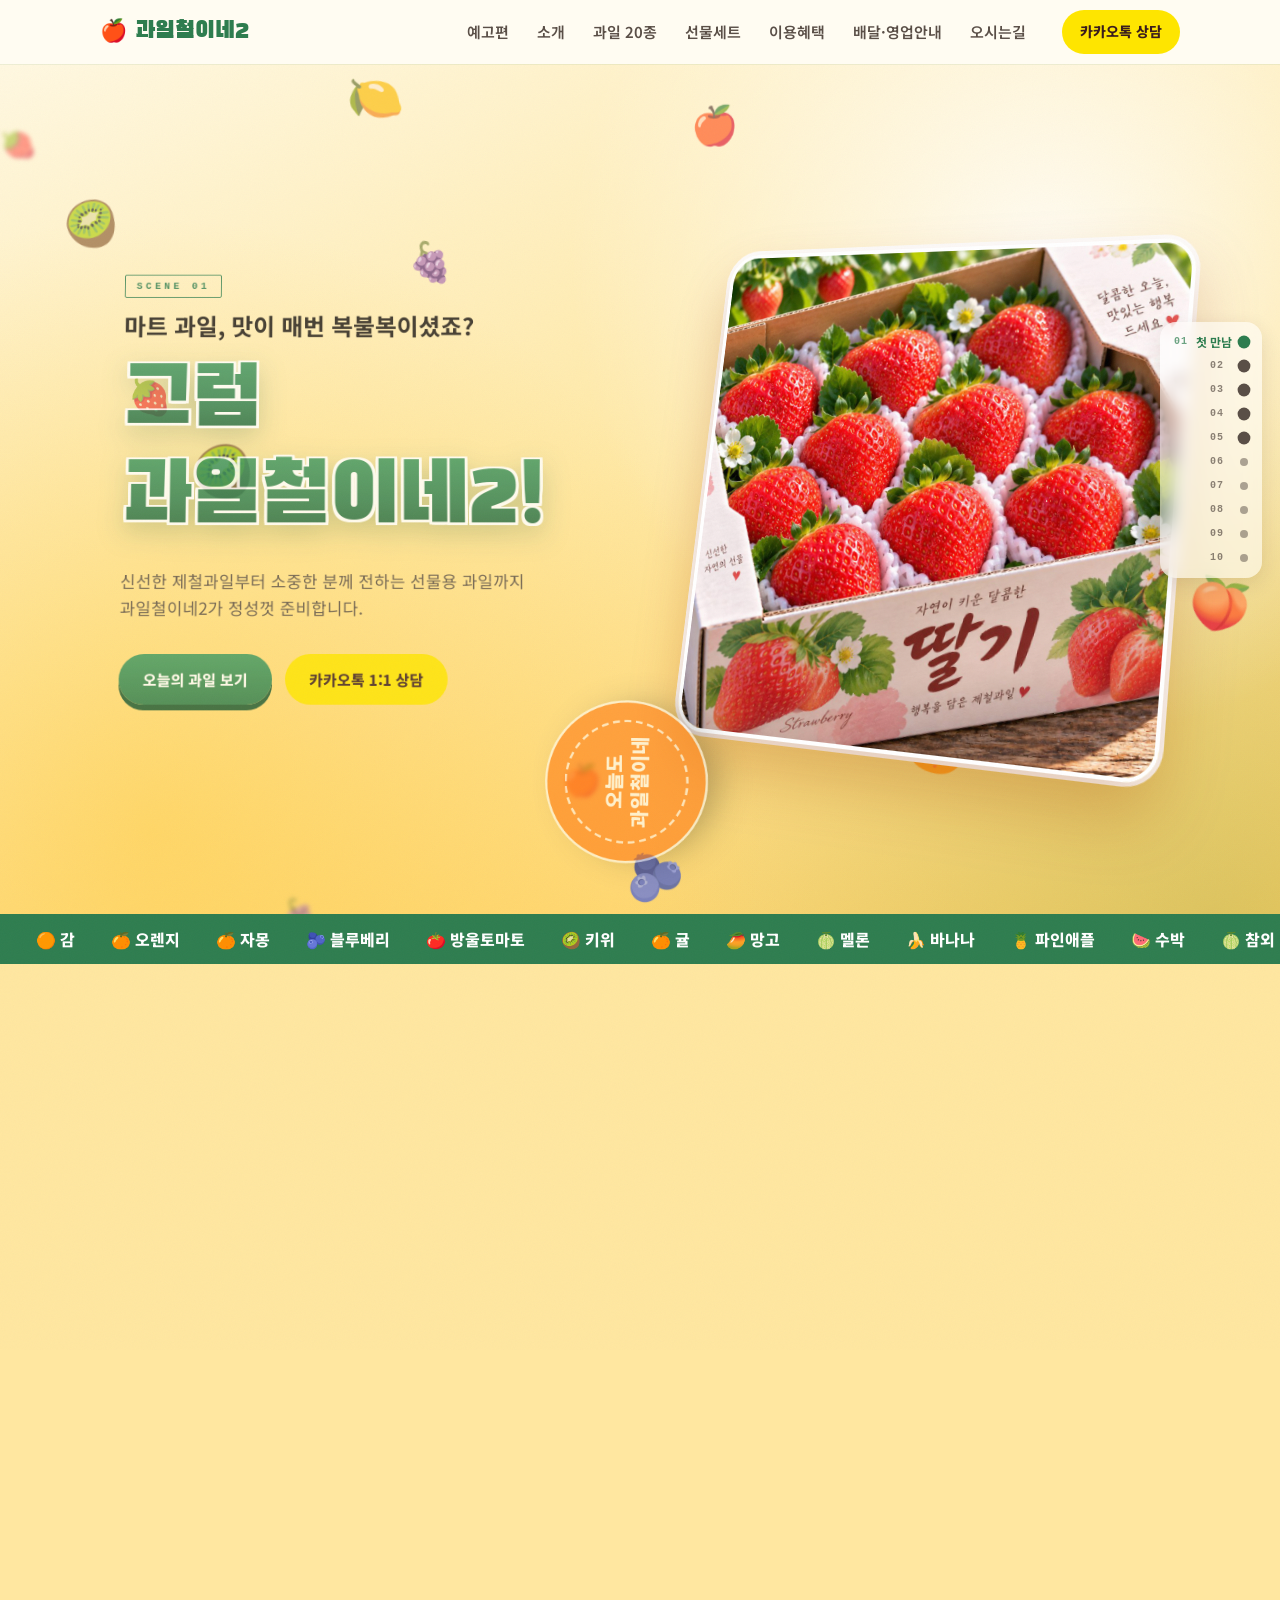
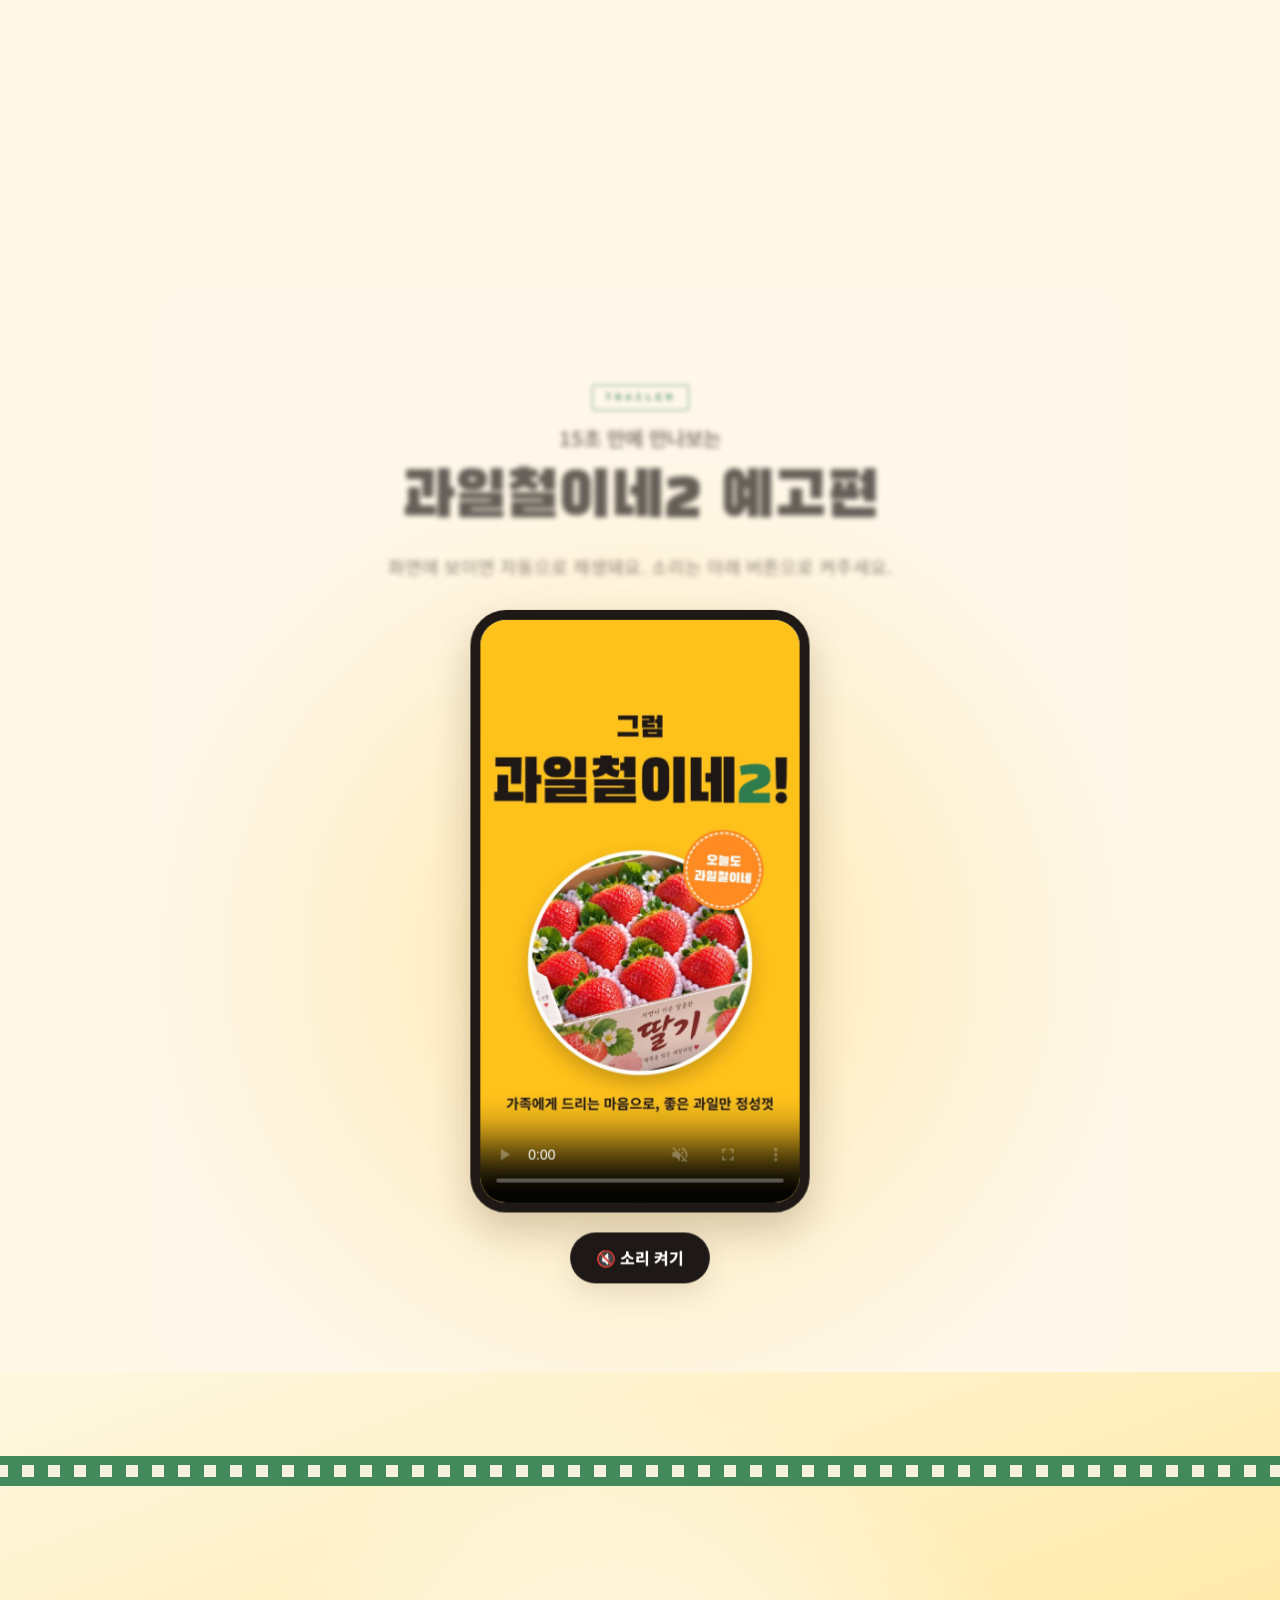
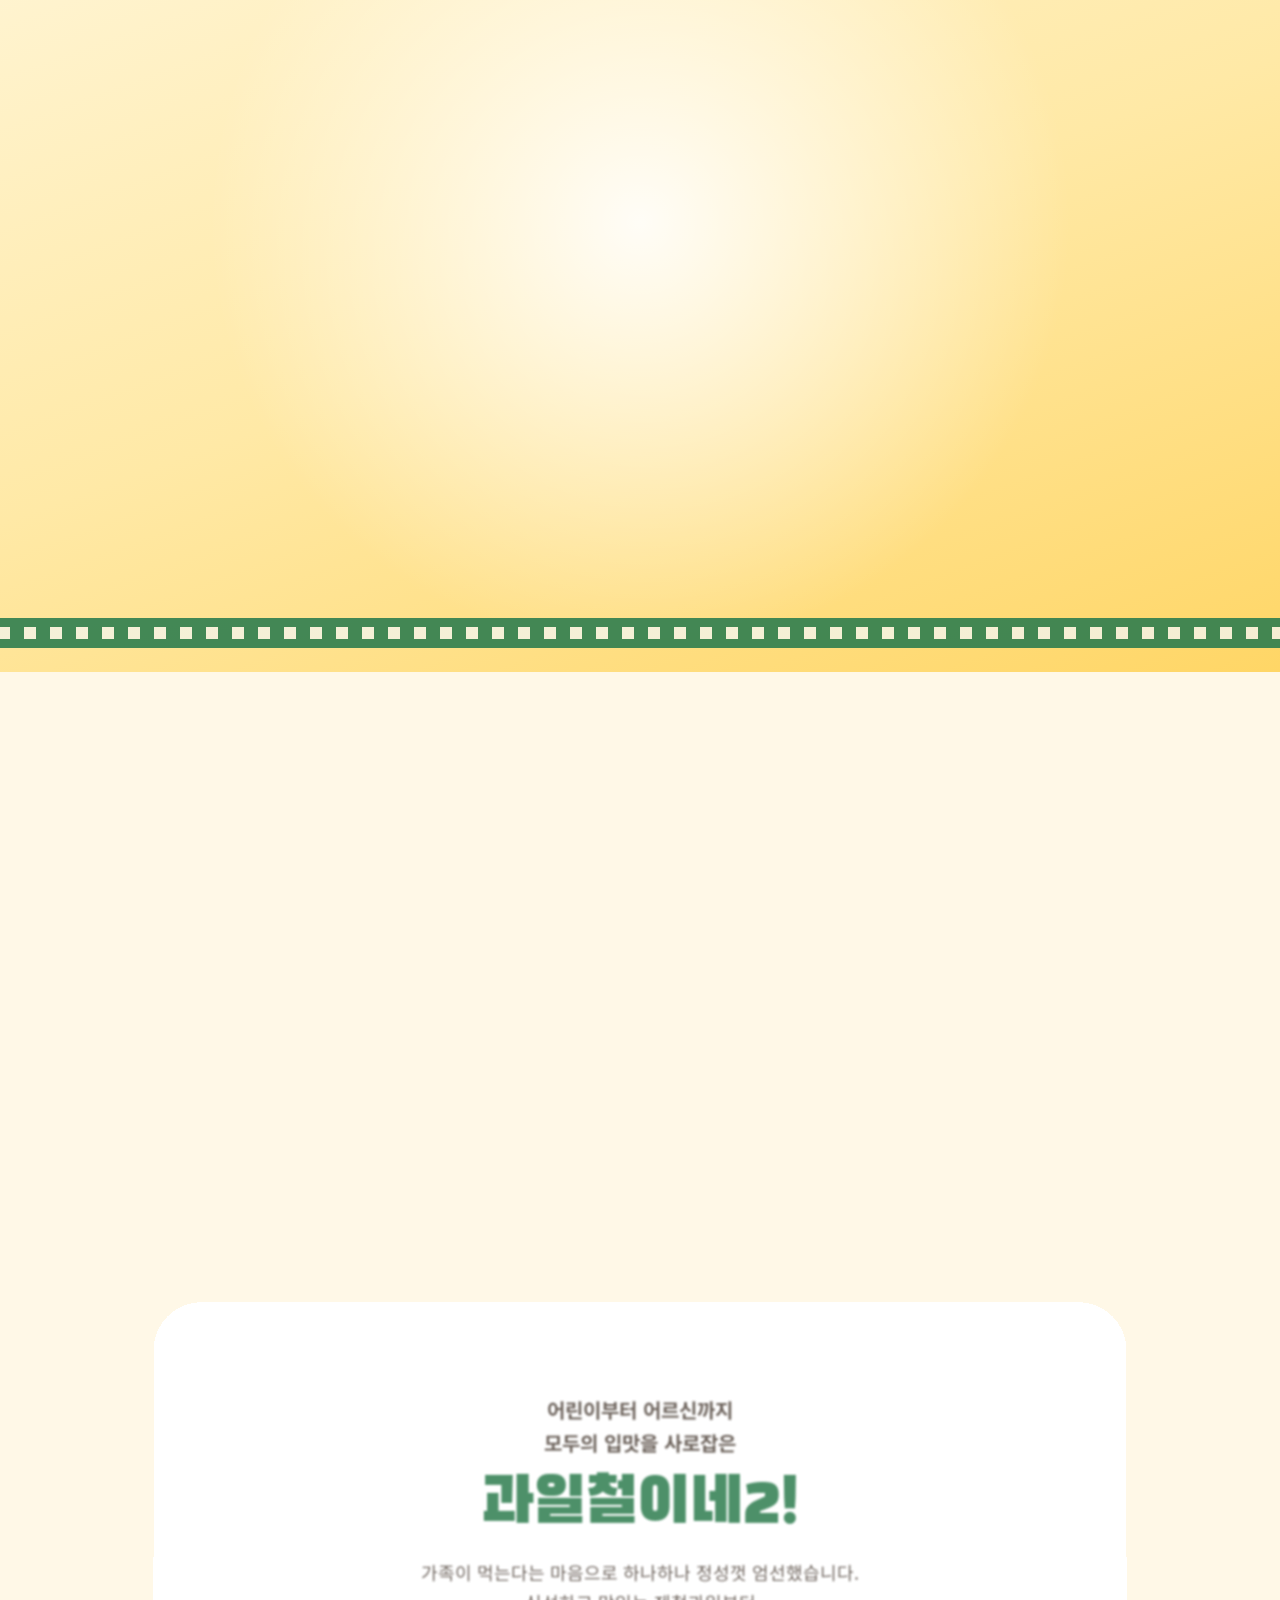
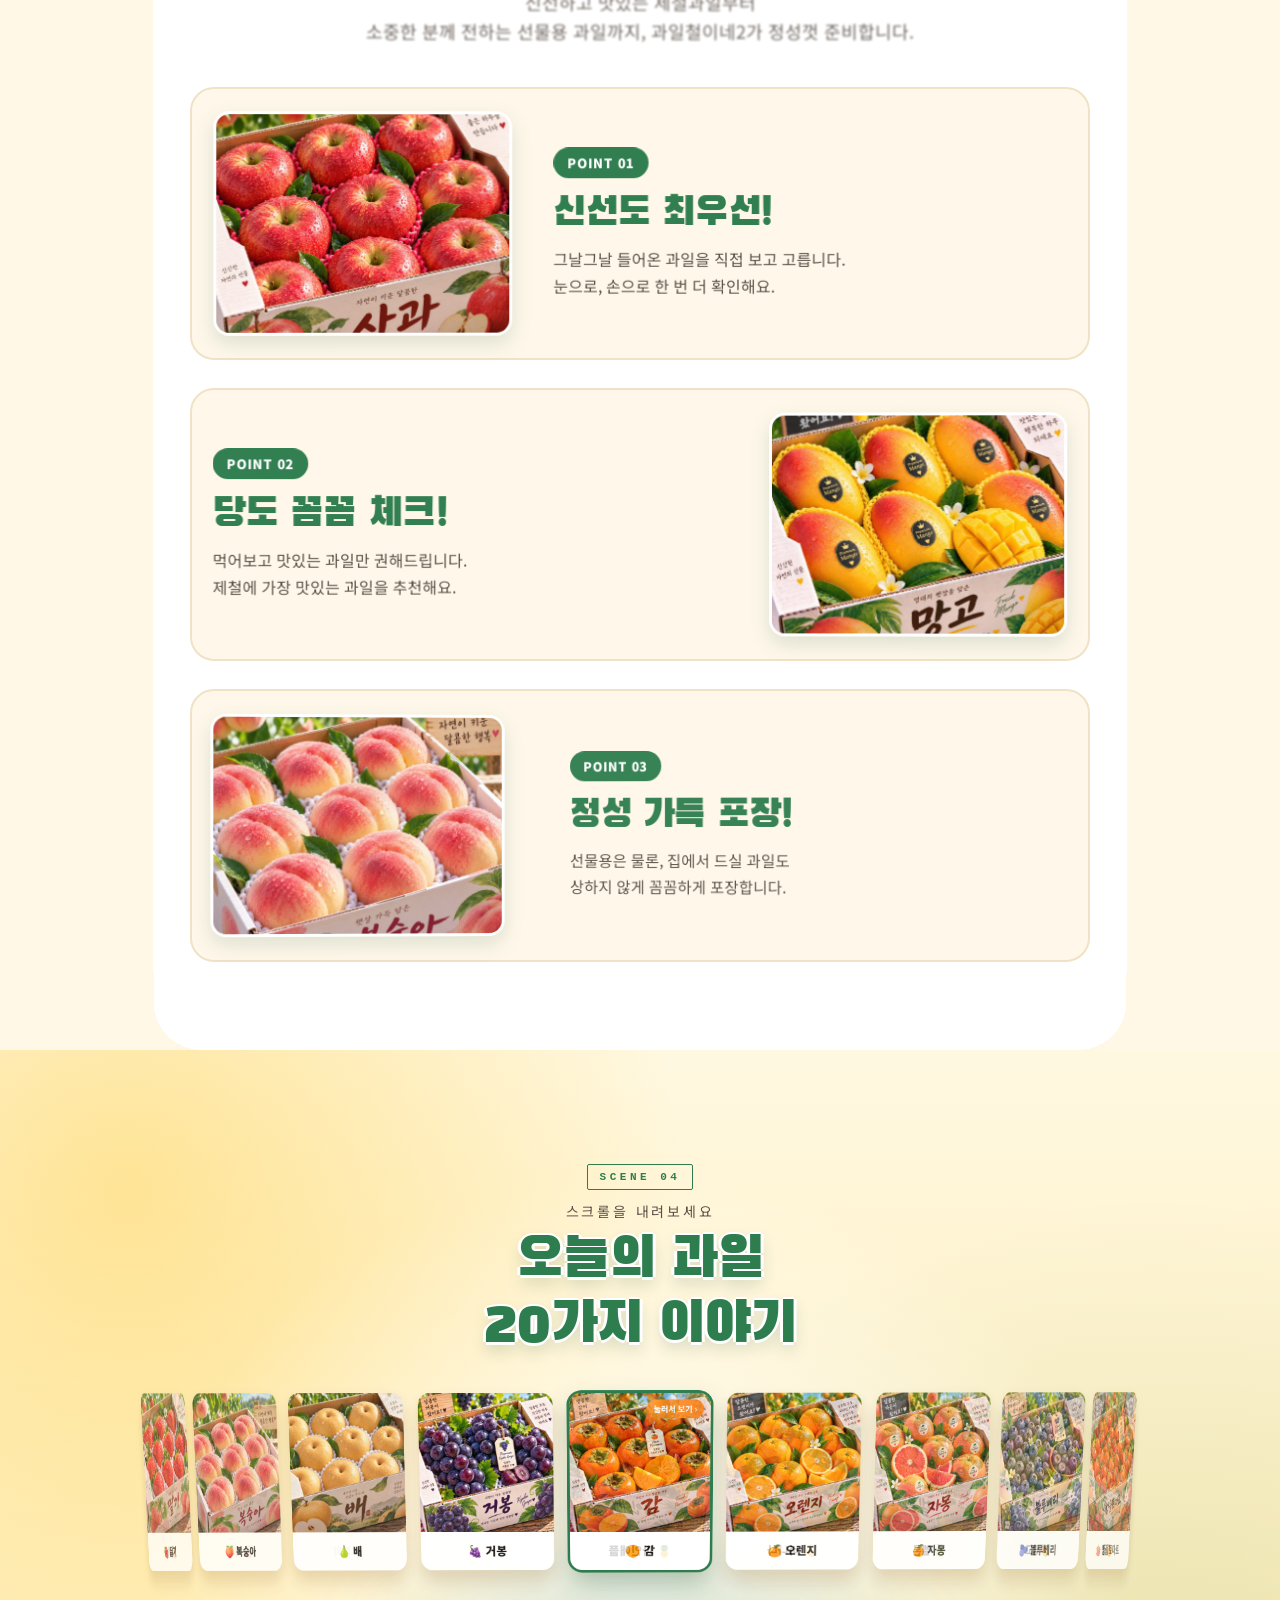
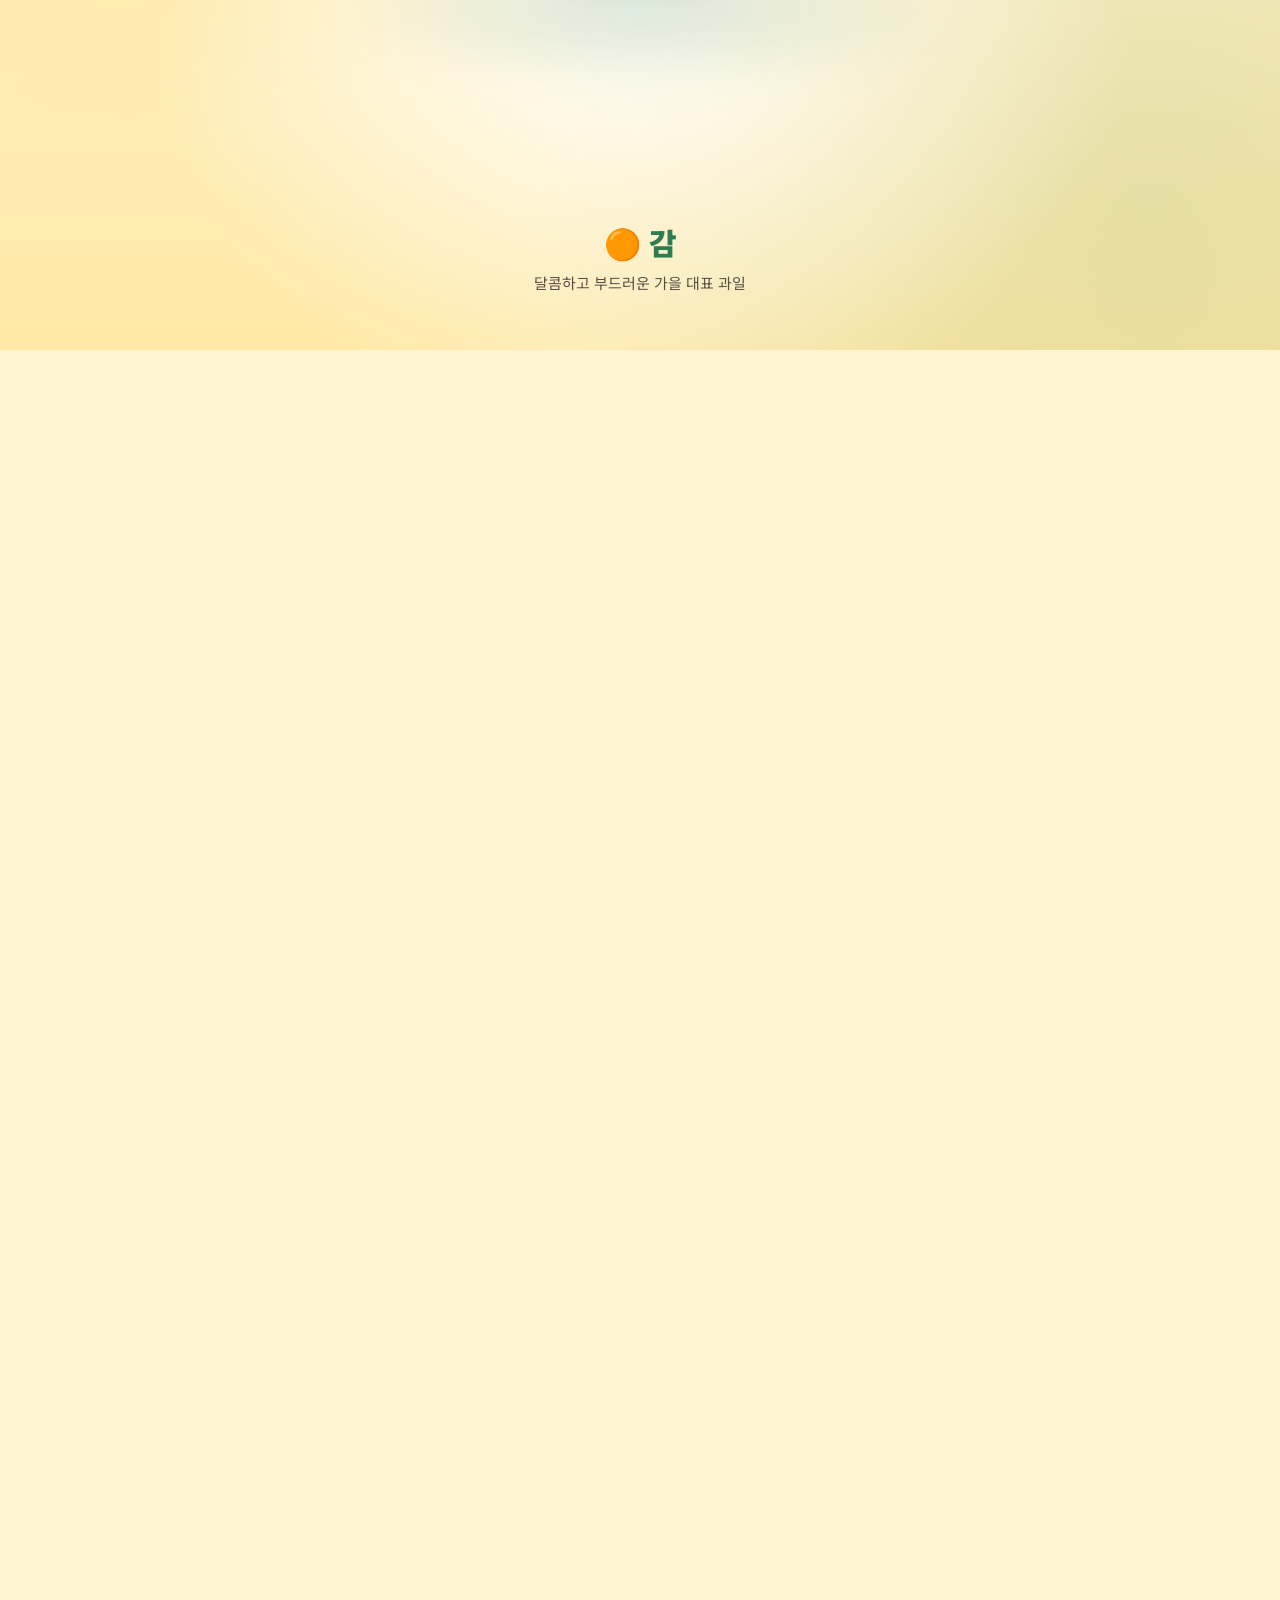
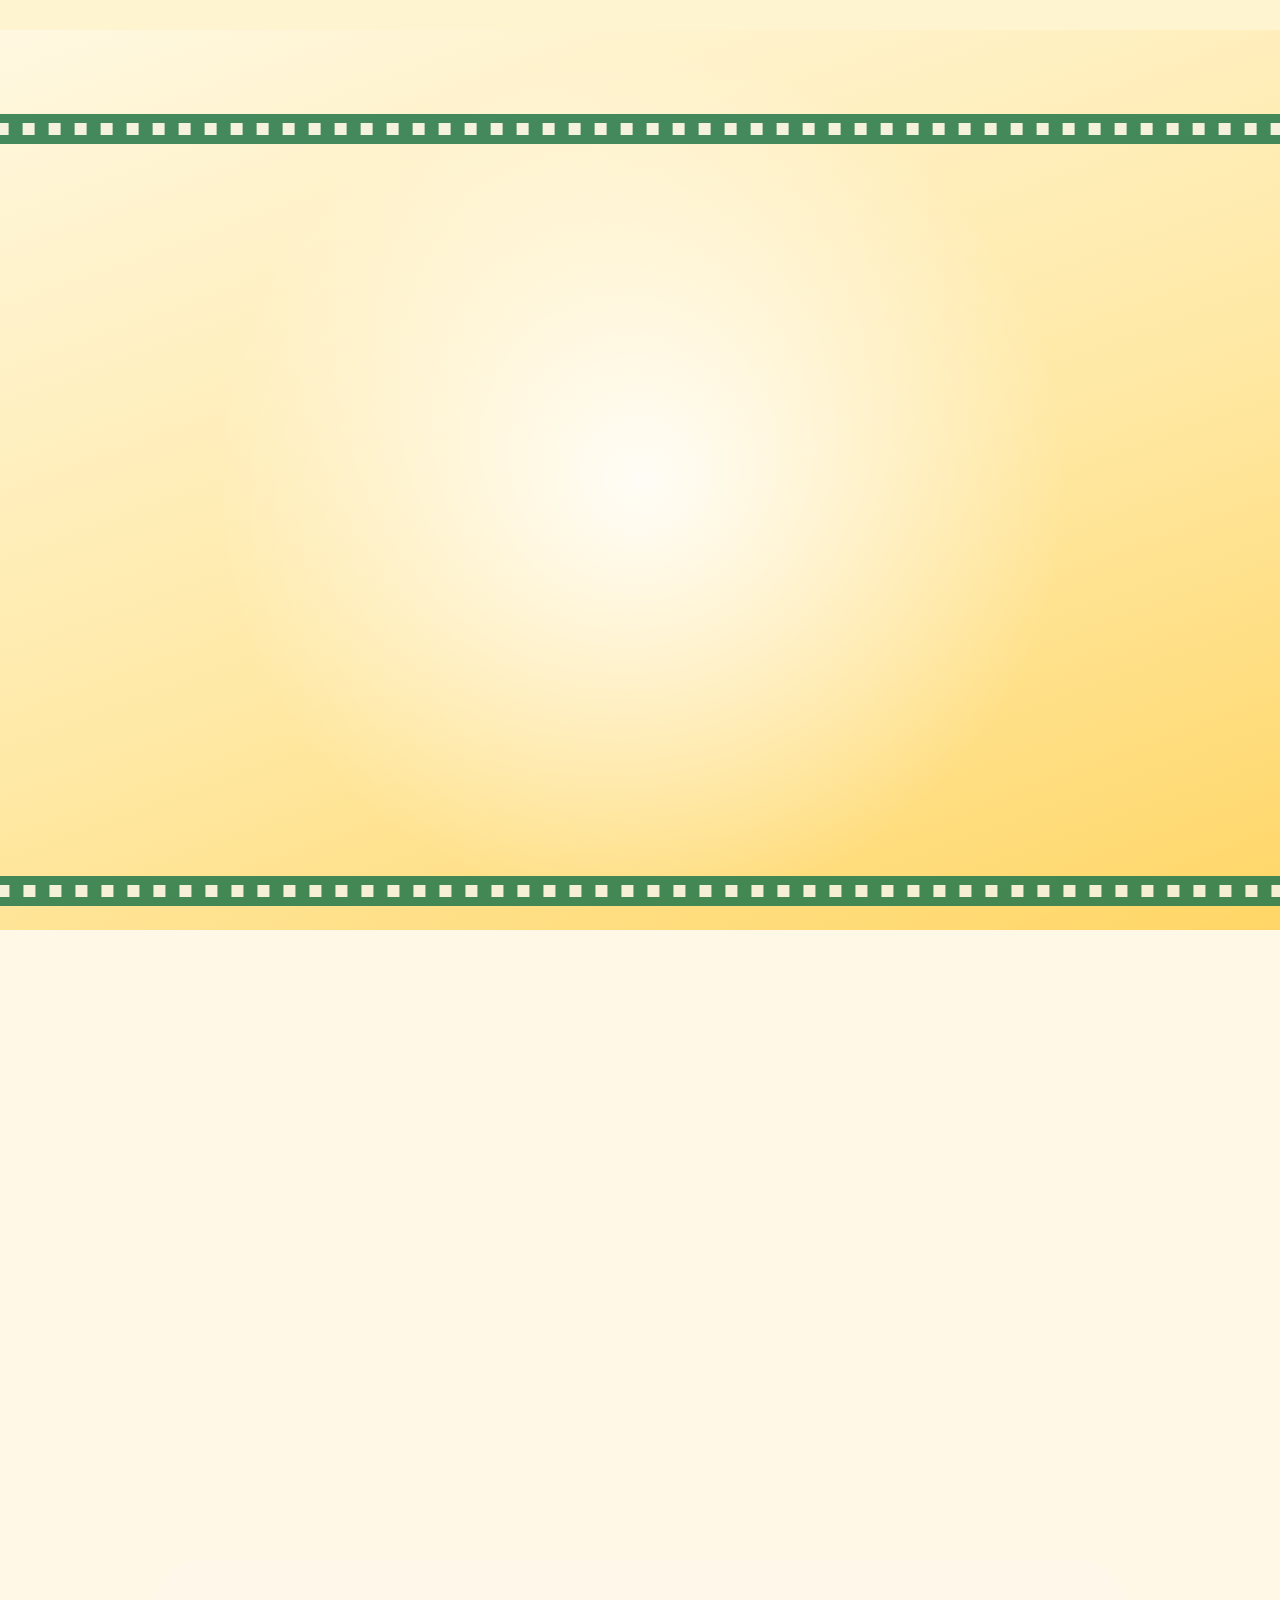
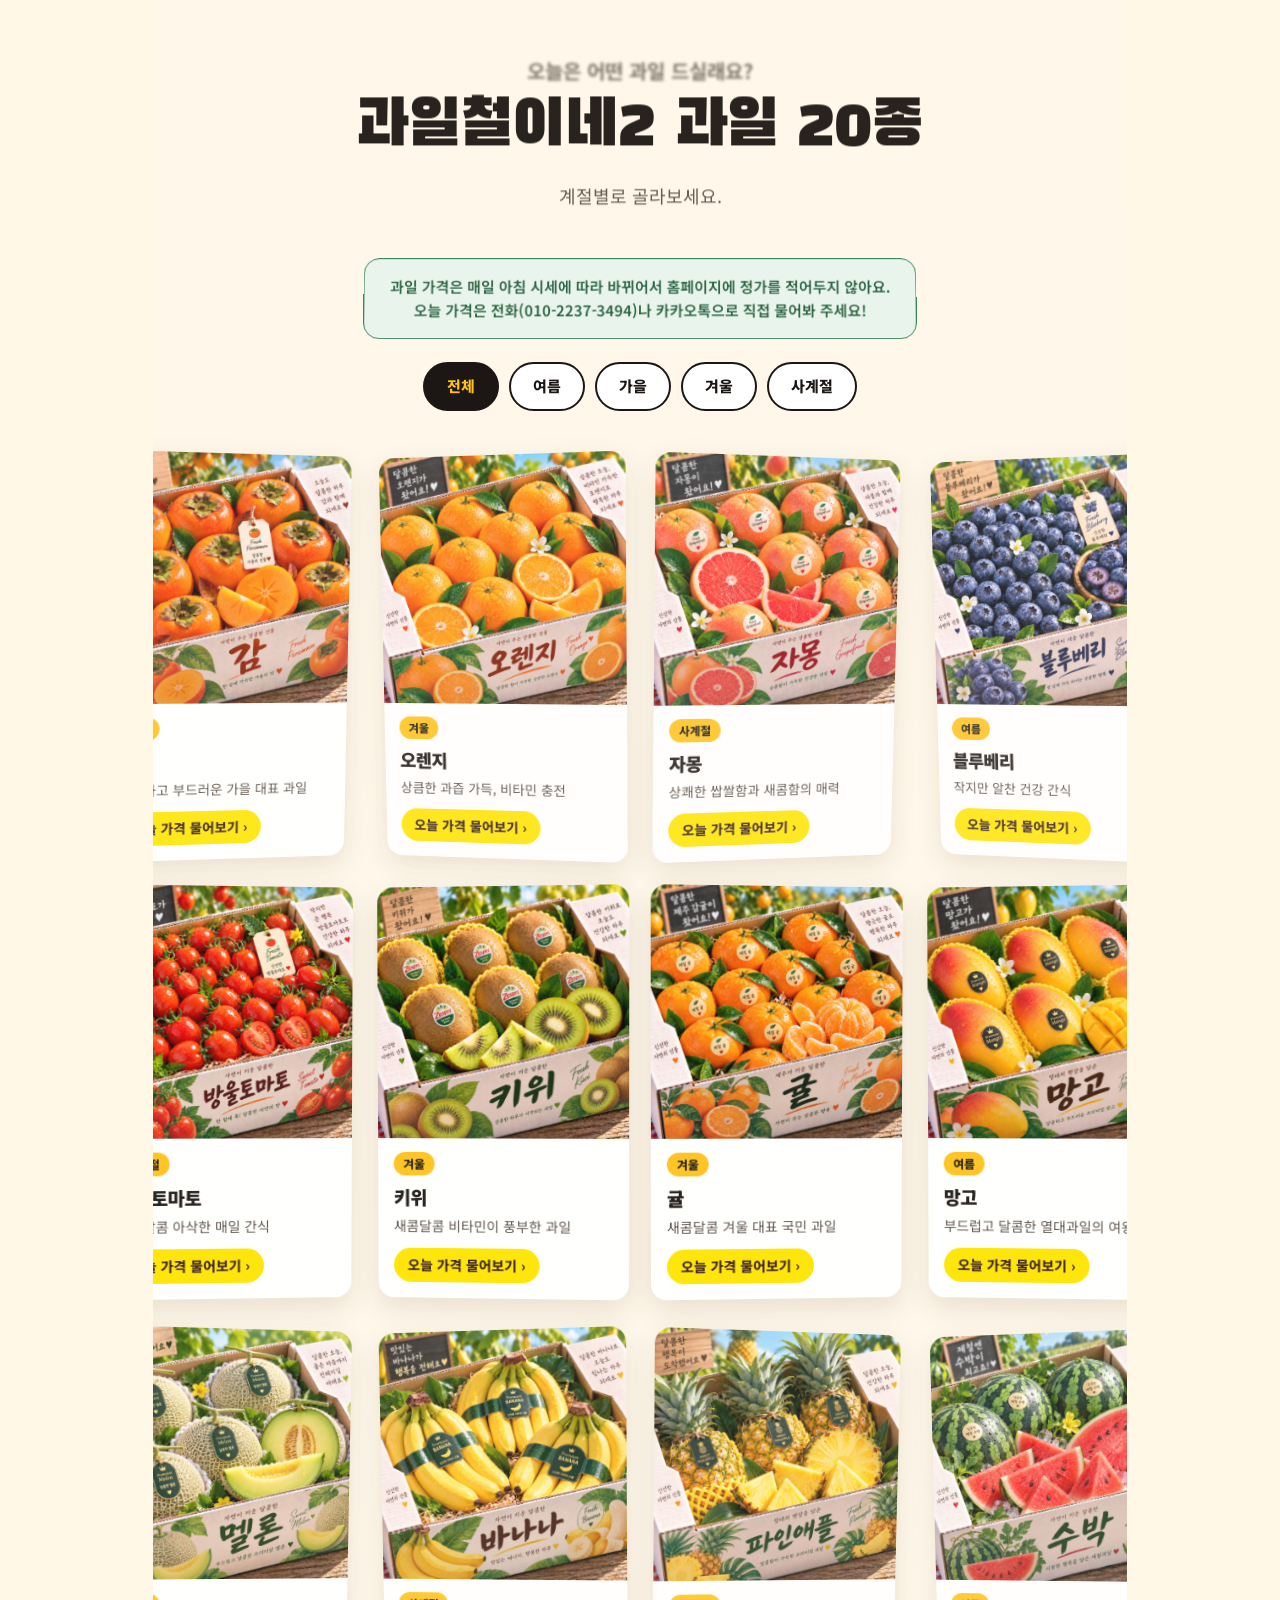
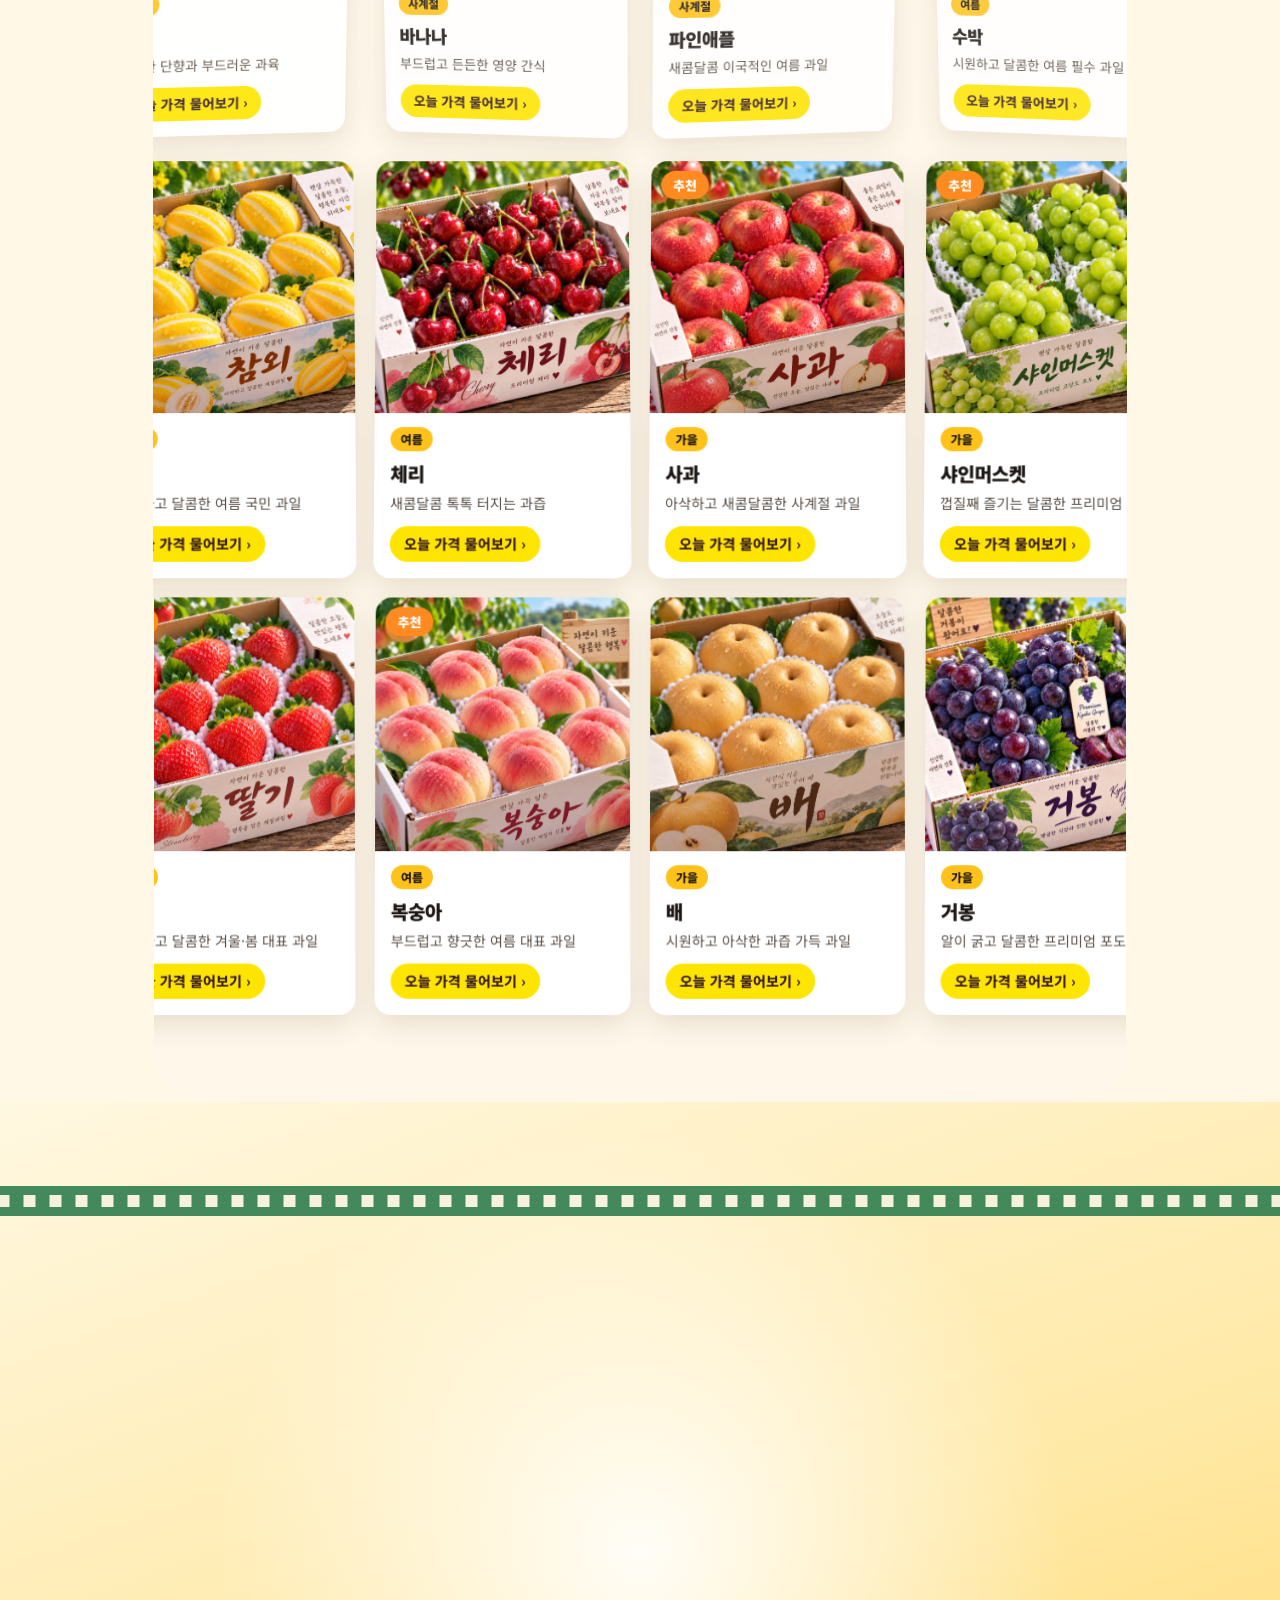
==== commit 486b7f35: "가격 안내 문구: 매일 시세가 바뀌어 전화·카톡으로 직접 문의하도록 안내 Co-Authored-By: Claude Opus 5.5 <noreply@anthropic.com> Cla" ====
--- a/index.html
+++ b/index.html
@@ -204,7 +204,7 @@
     </div>
 
     <p class="price-notice" data-3d="rise" data-config-nl="products.priceNotice">
-      과일은 매일 아침 시세가 바뀌어서 미리 정가를 적어두지 않아요.<br />카카오톡으로 물어보시면 오늘 가격을 빠르게 알려드릴게요!
+      과일 가격은 매일 아침 시세에 따라 바뀌어서 홈페이지에 정가를 적어두지 않아요.<br />오늘 가격은 전화(010-2237-3494)나 카카오톡으로 직접 물어봐 주세요!
     </p>
 
     <div class="season-tabs" id="season-tabs" role="tablist" aria-label="계절별 과일 보기">
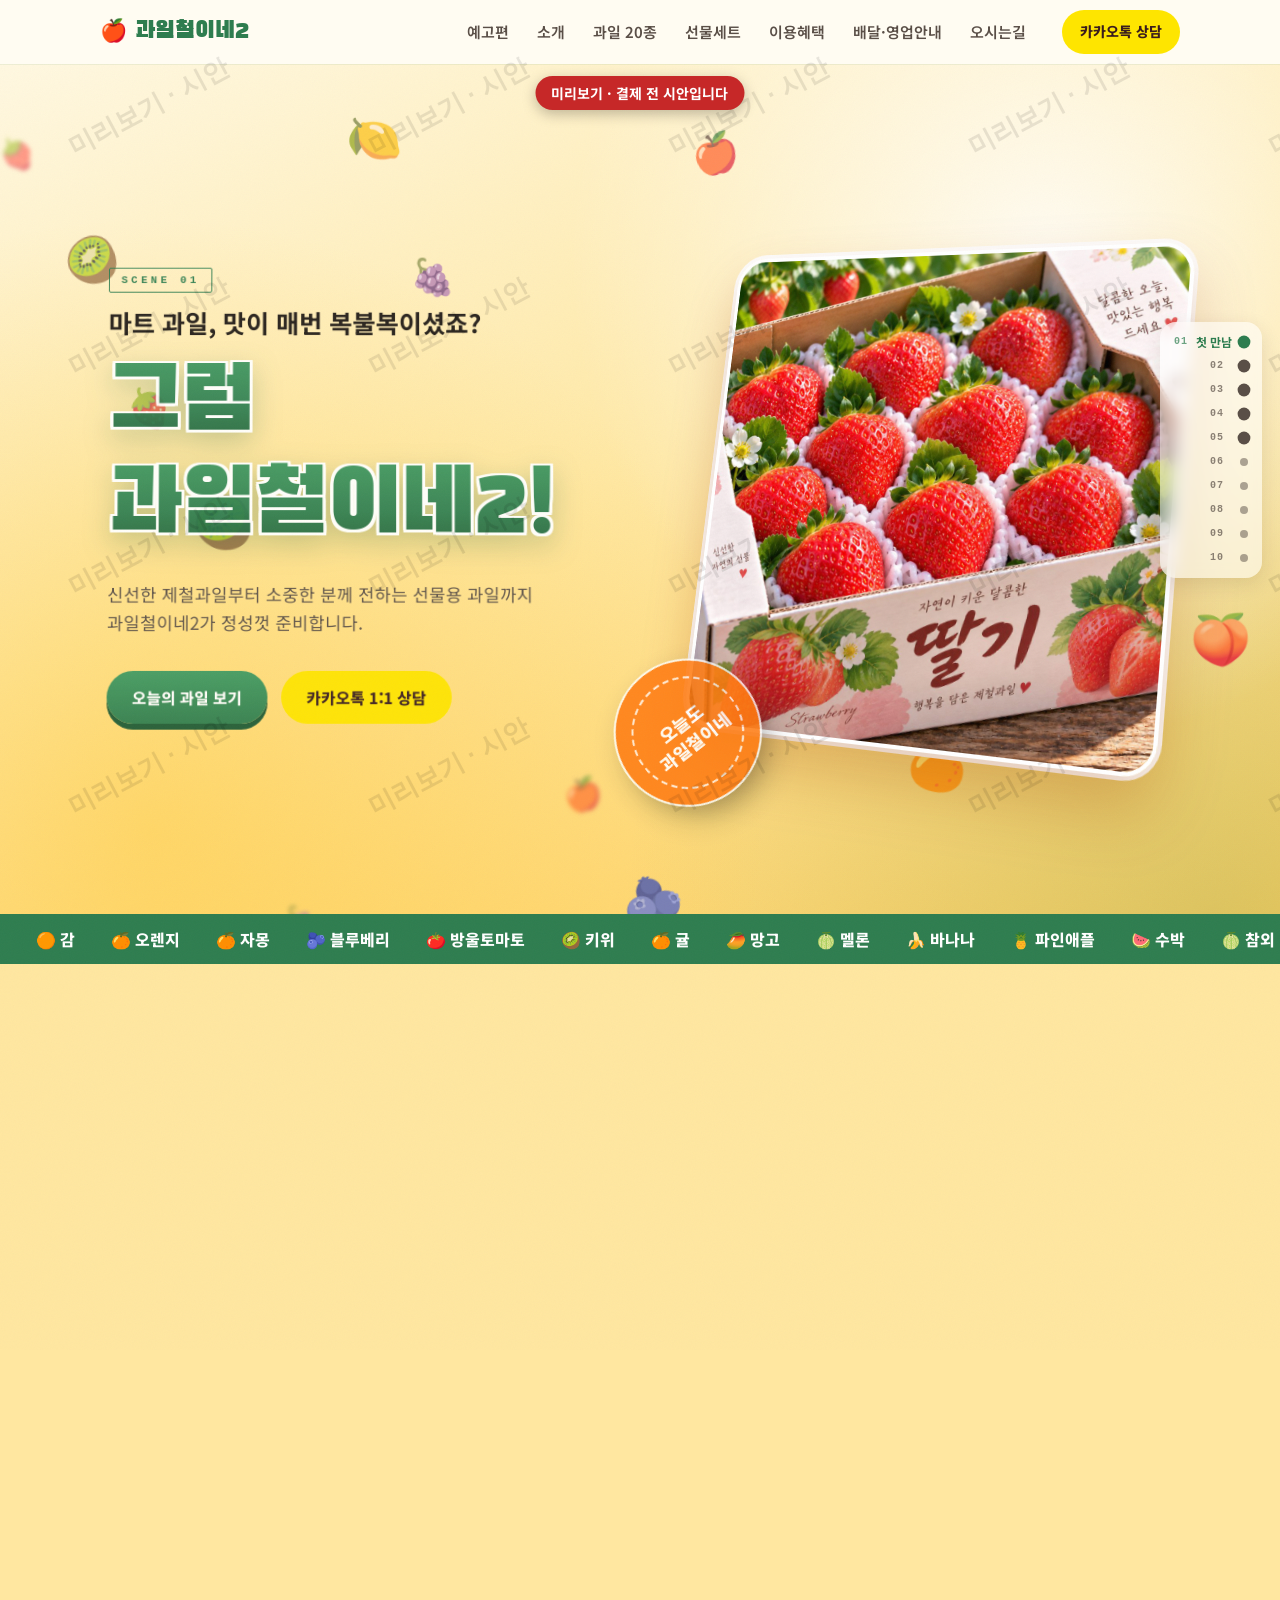
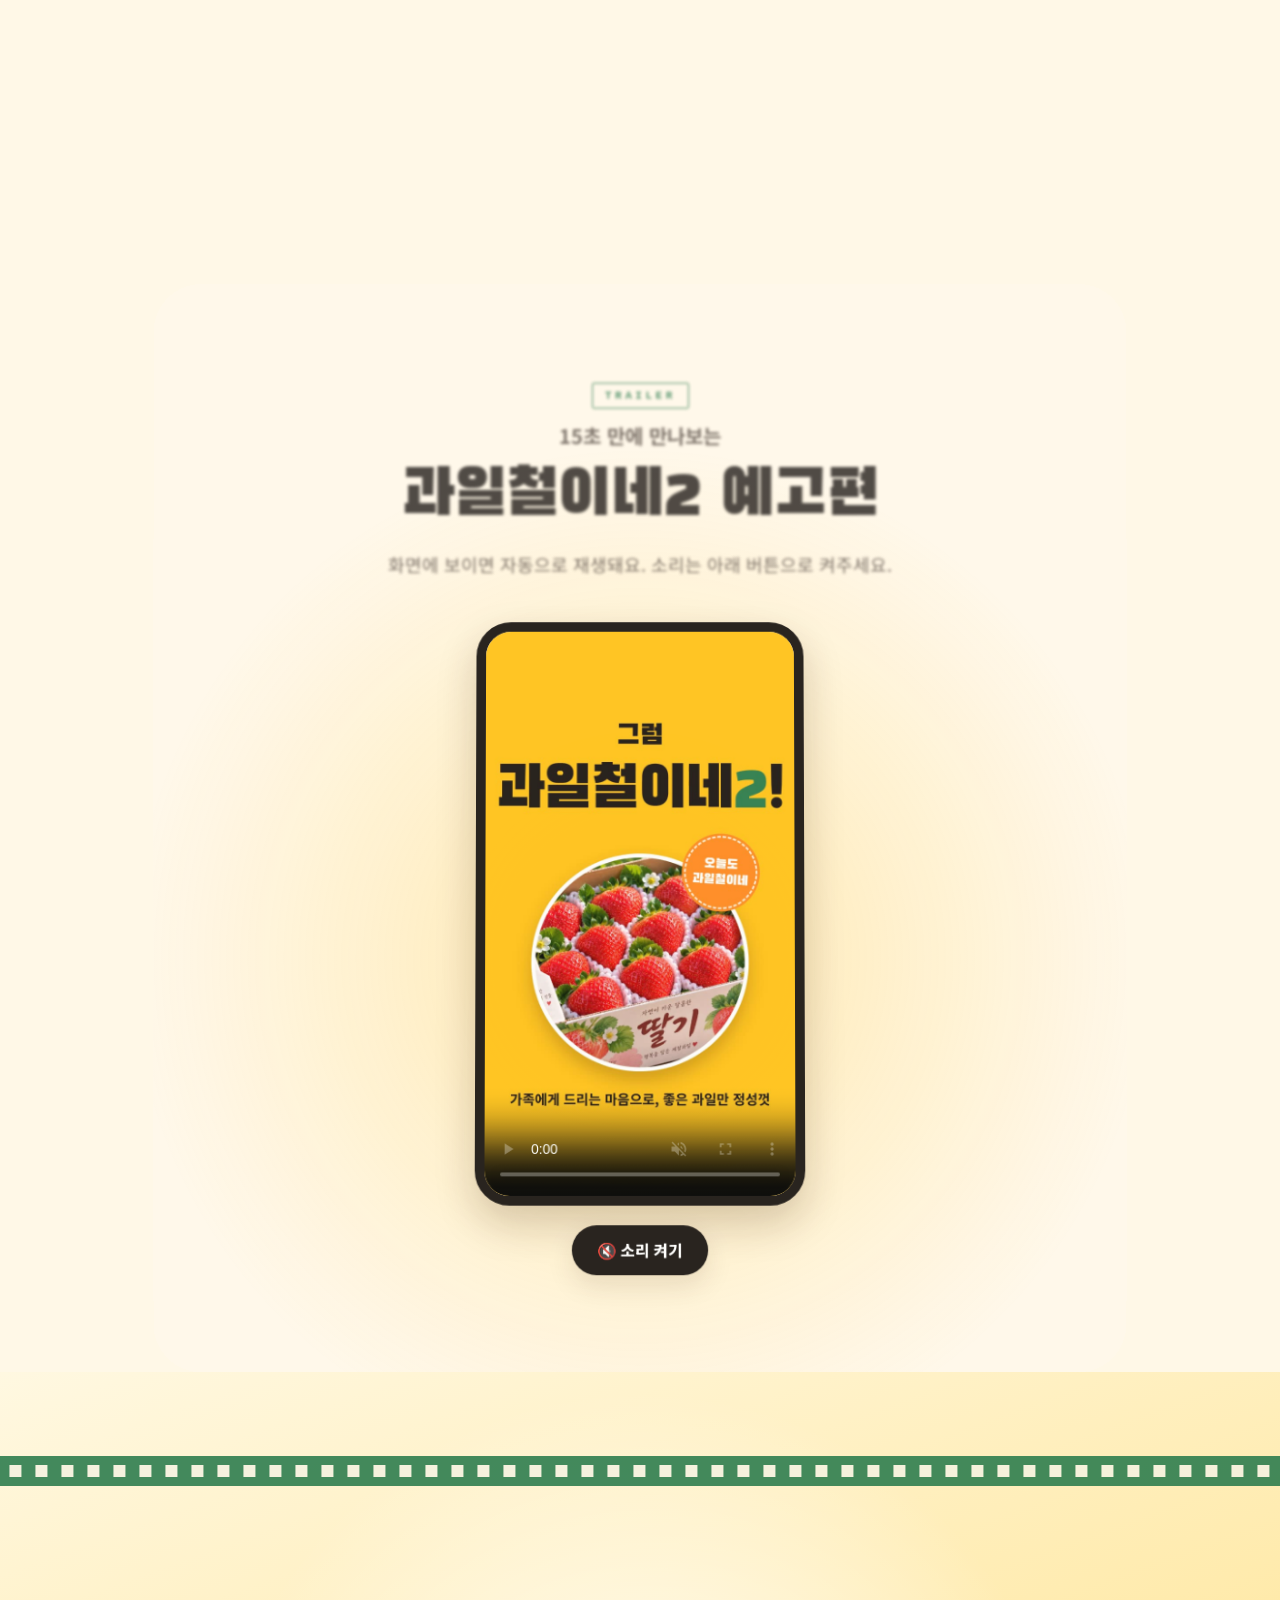
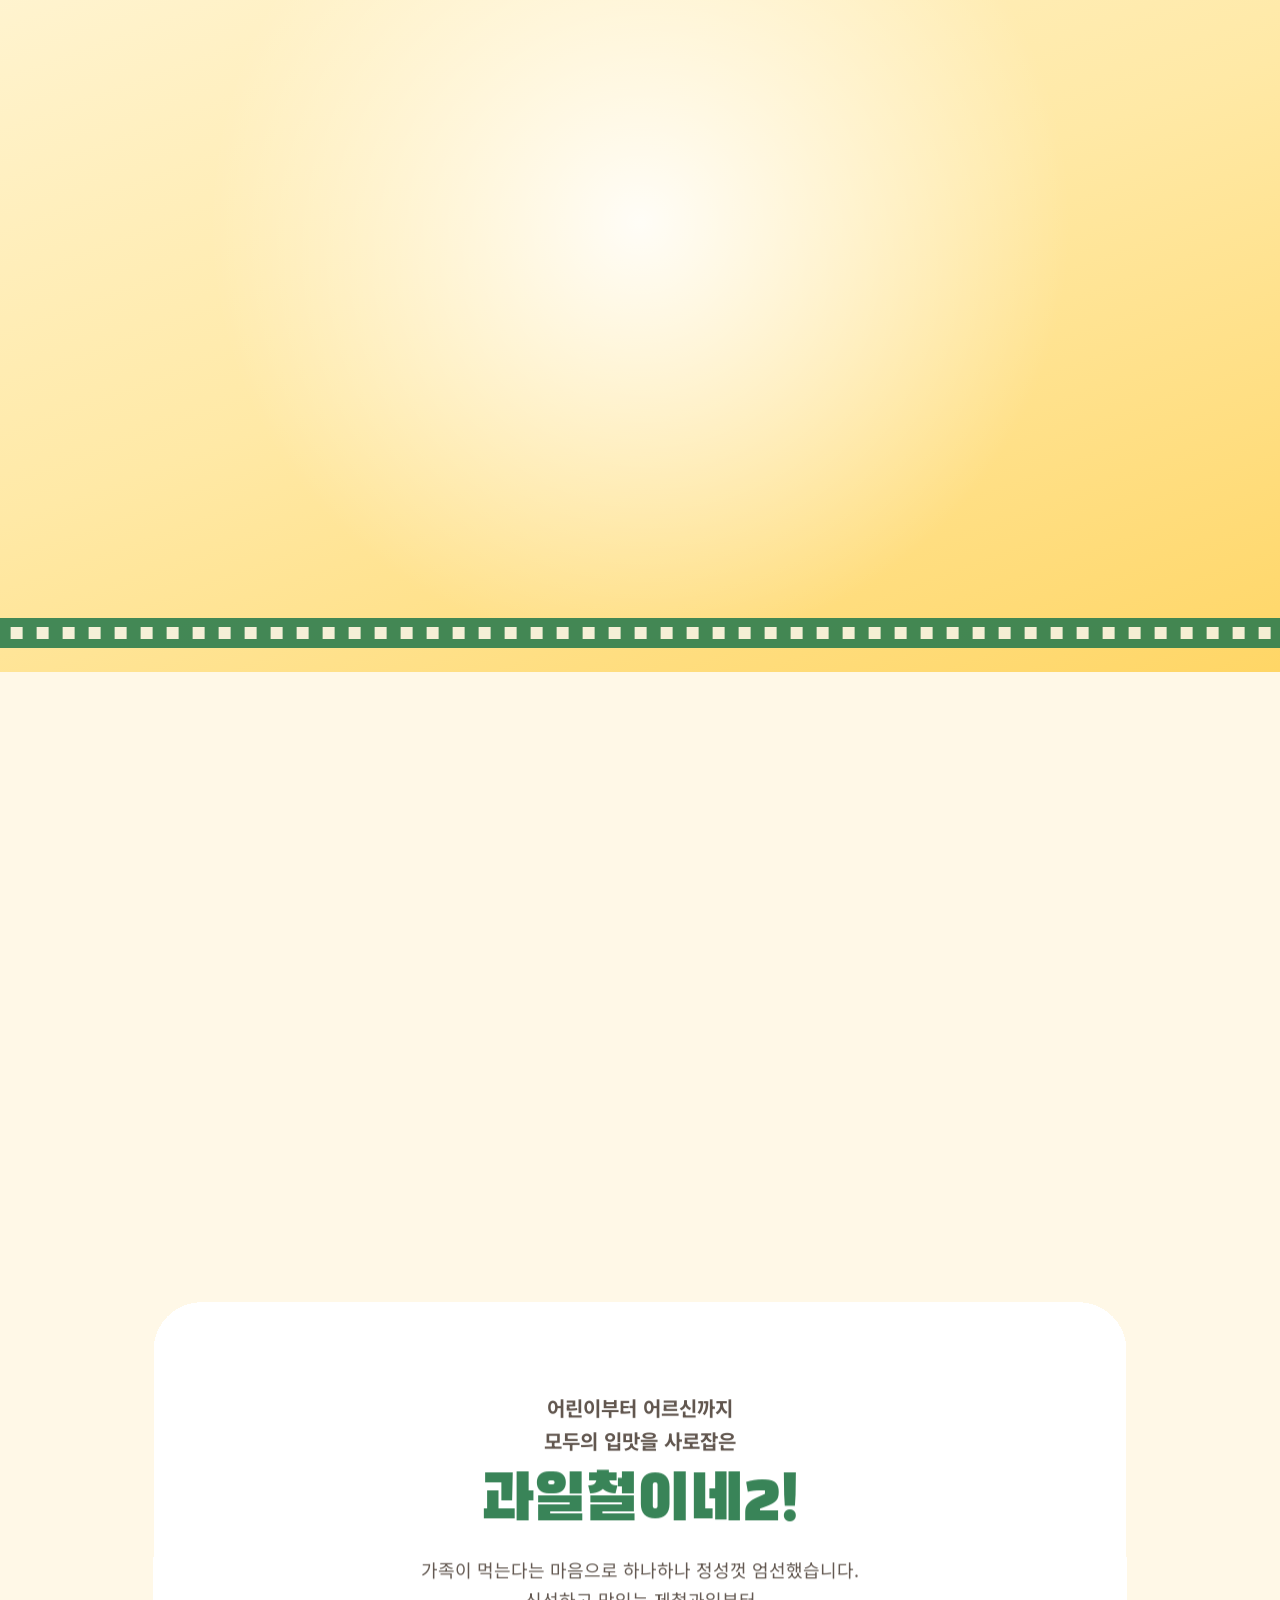
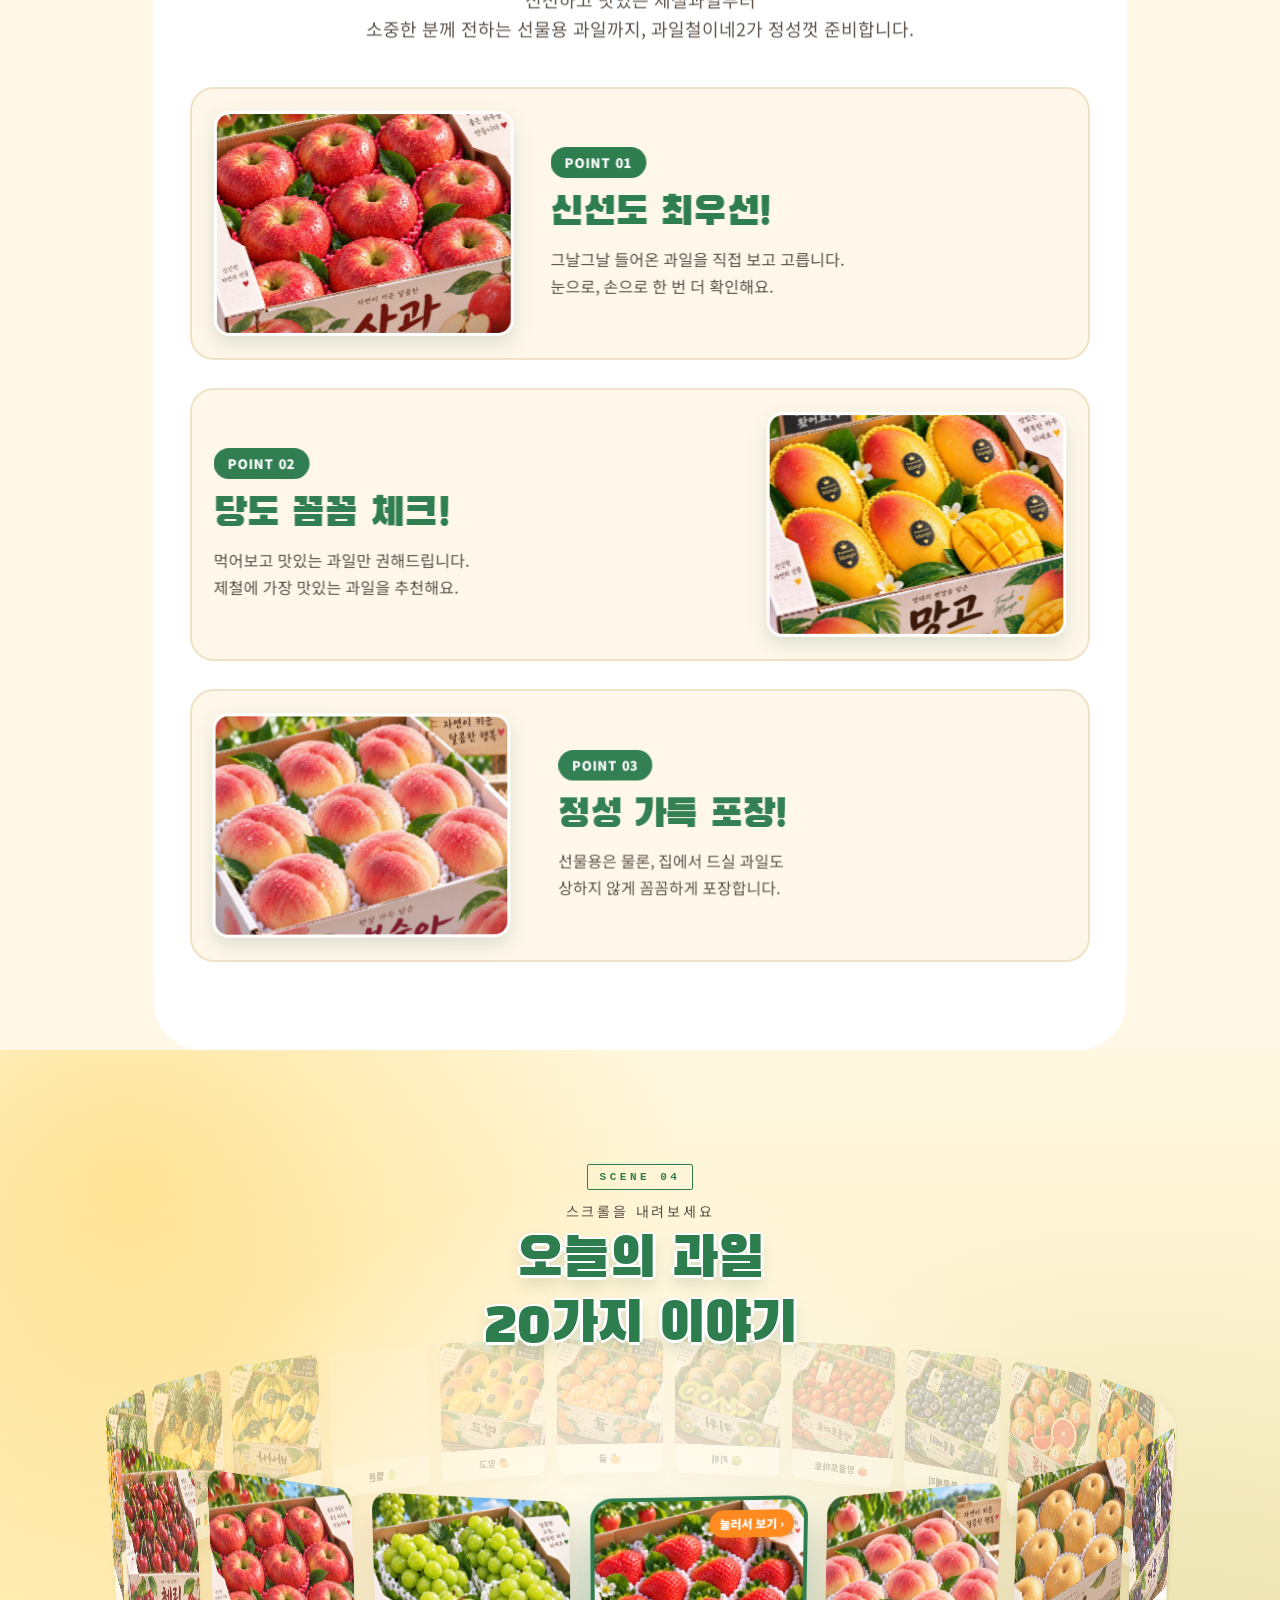
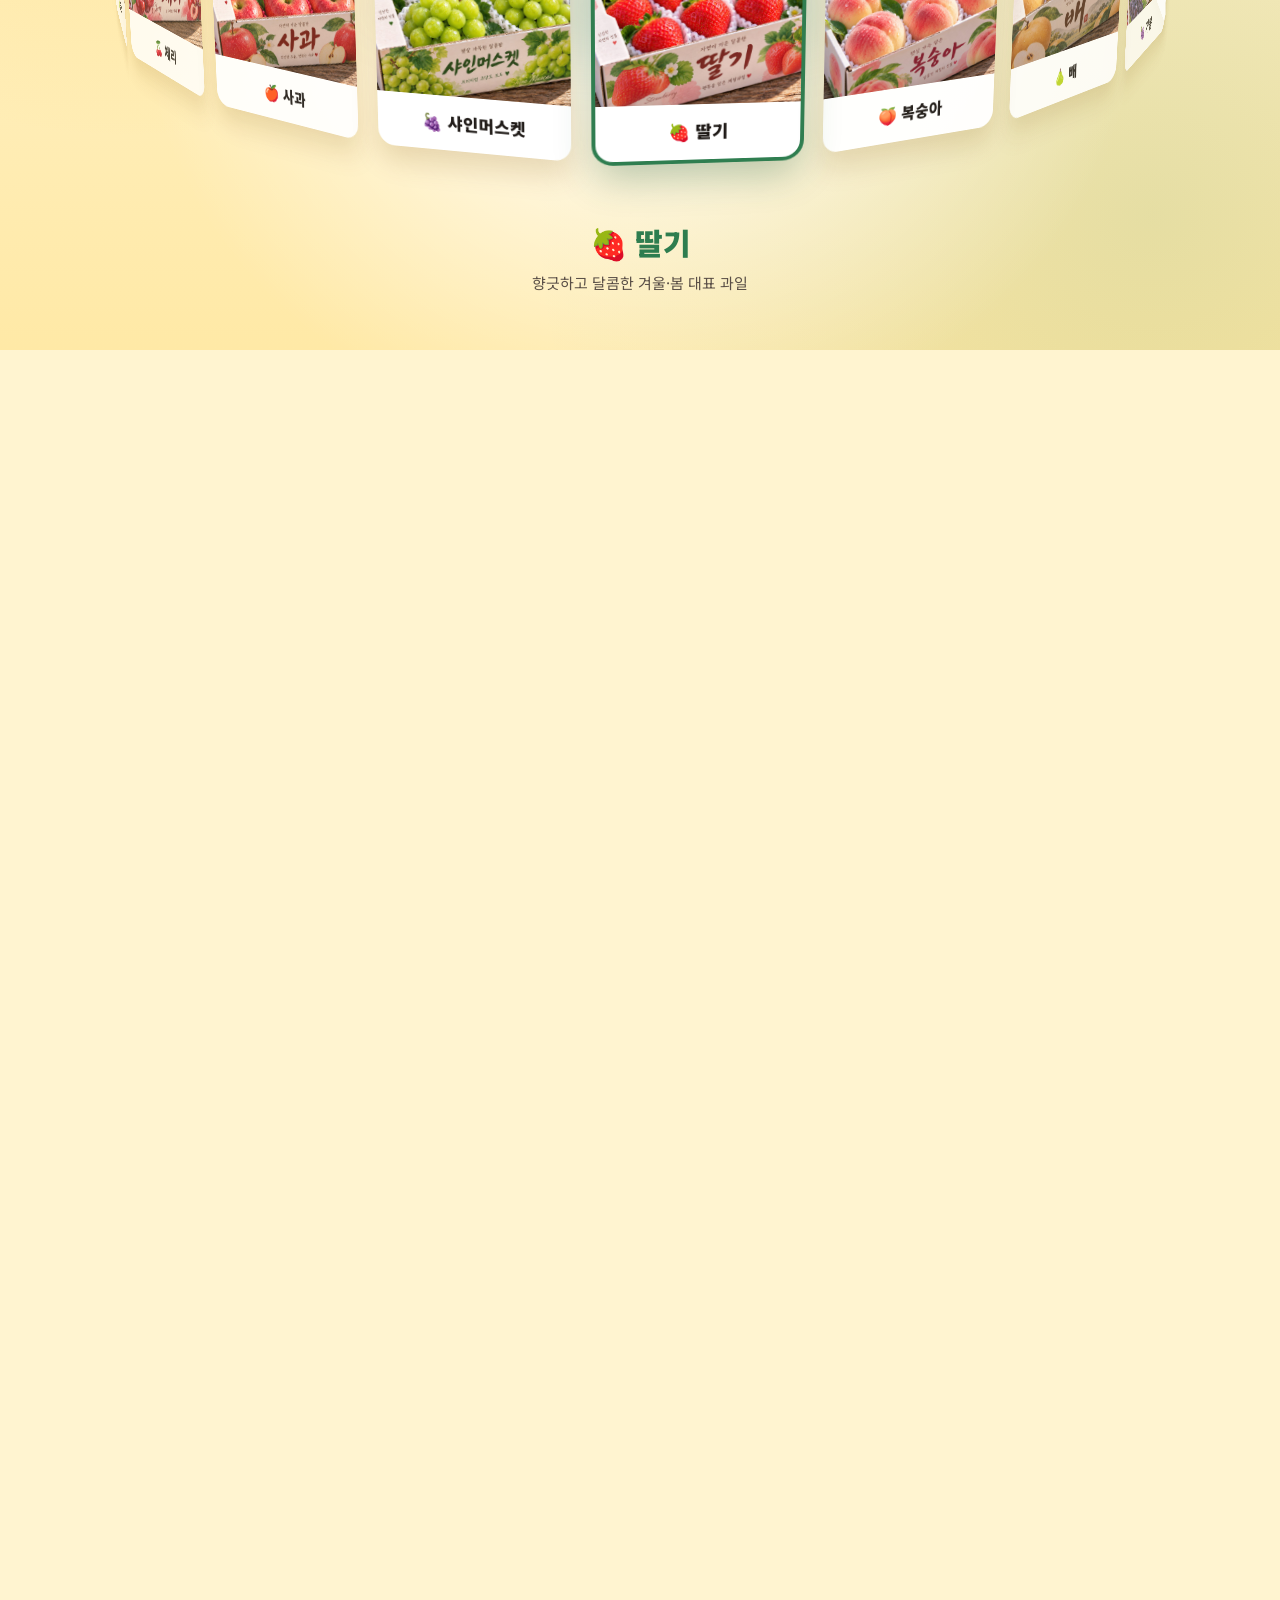
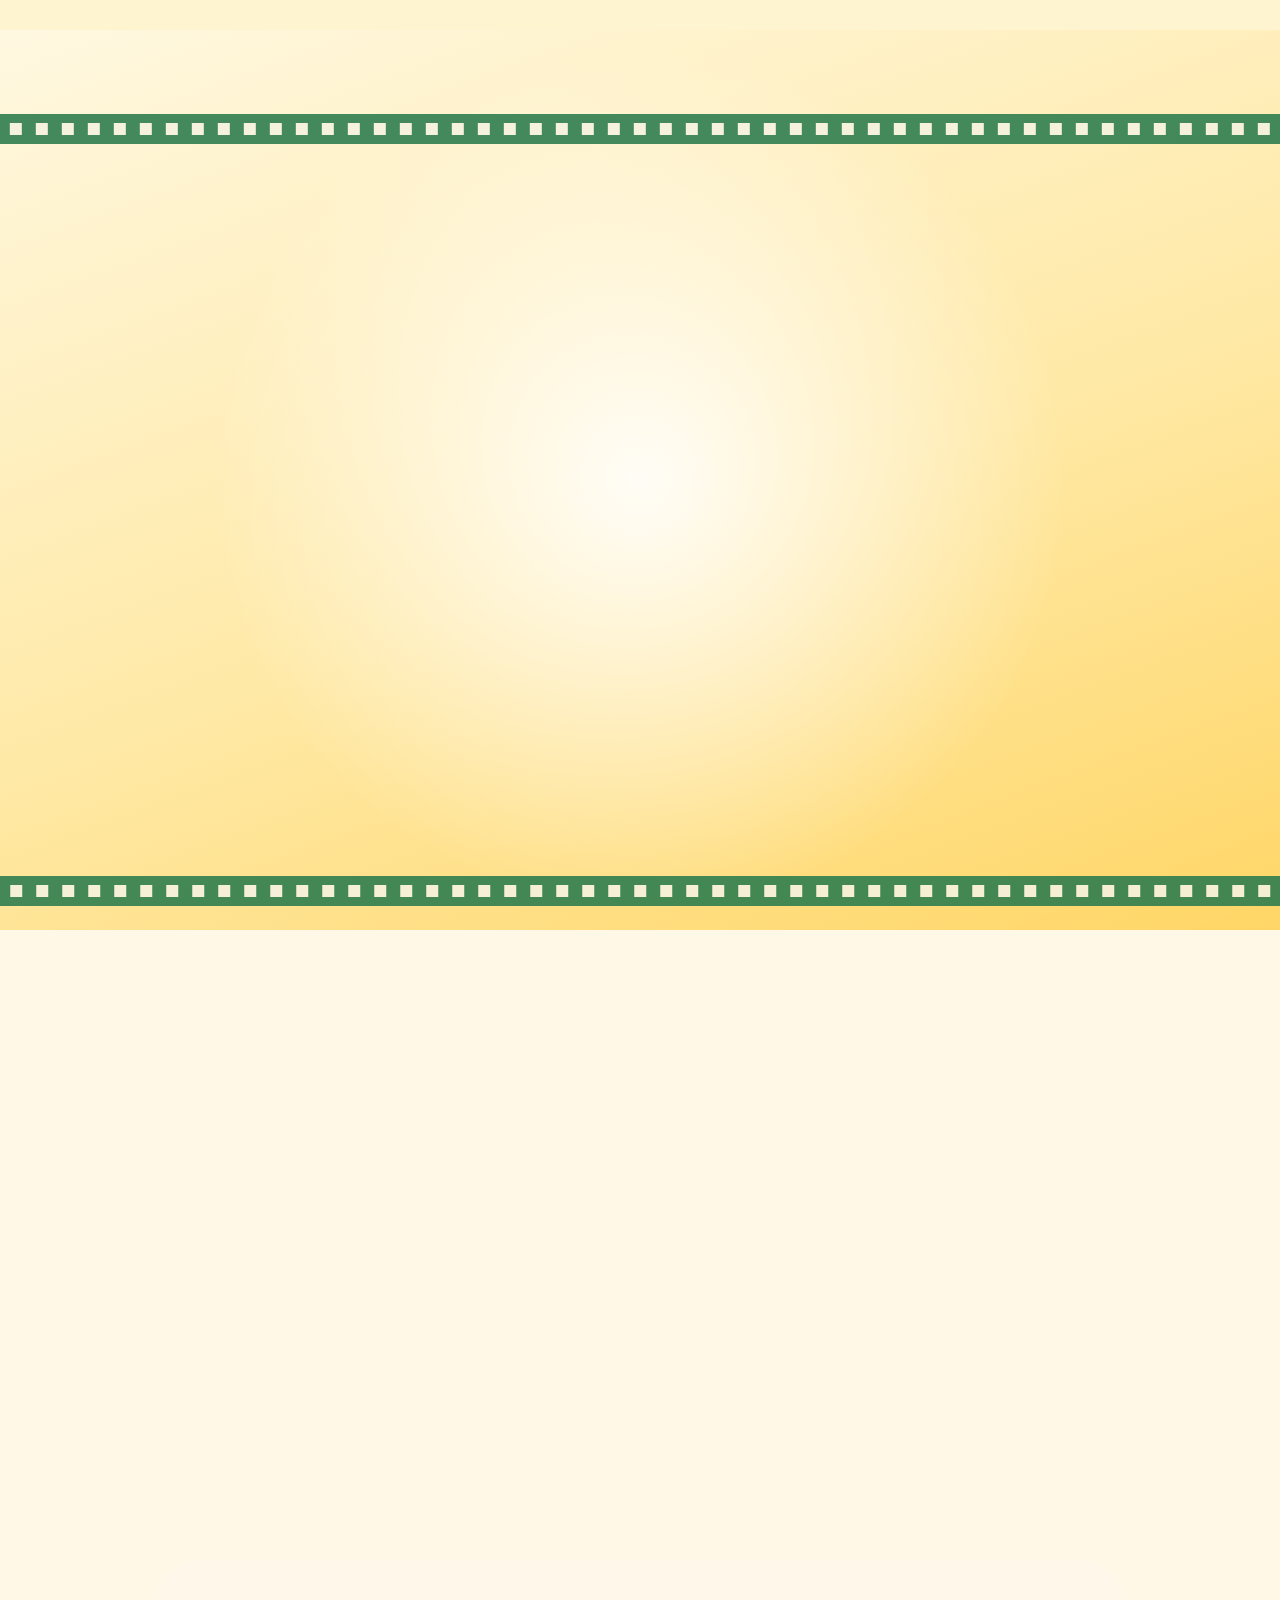
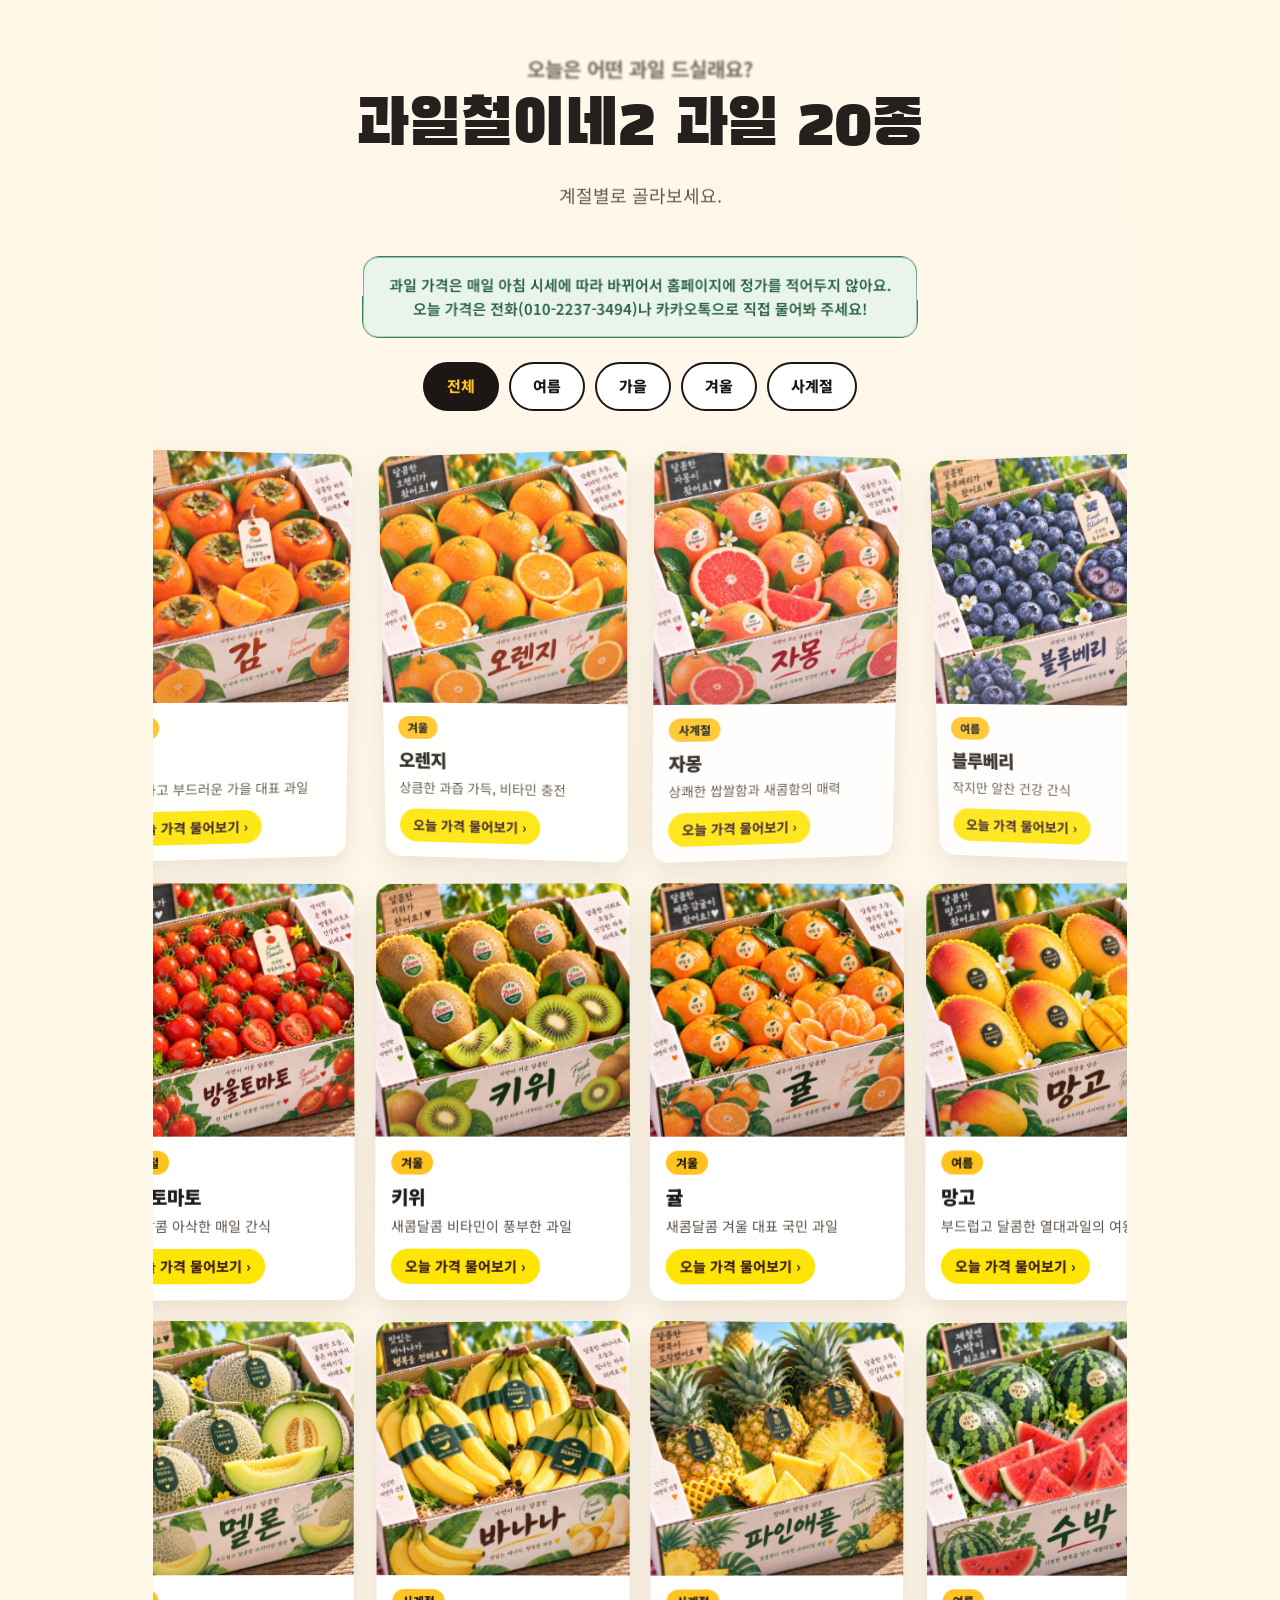
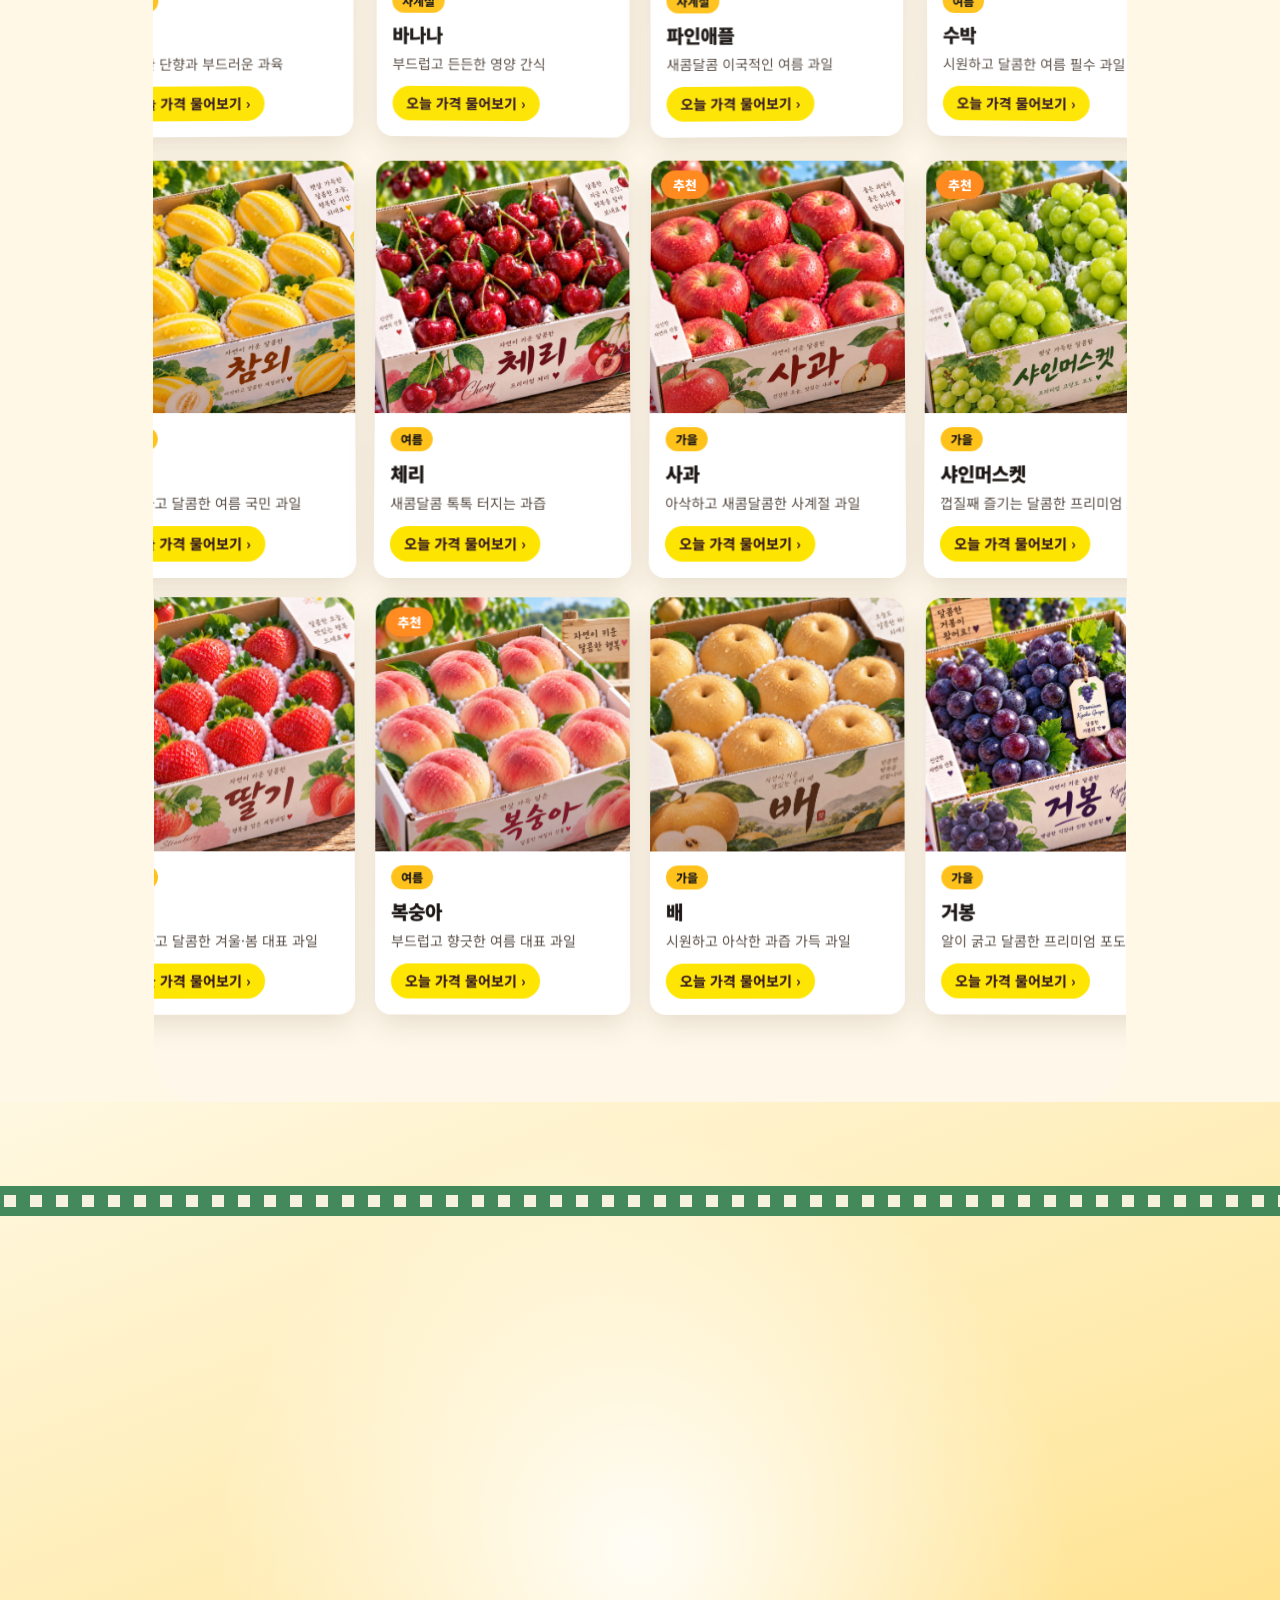
==== commit 71975caa: "정식 홈페이지에도 미리보기(결제 전 시안) 표시 적용 - site-config.js 에 previewMode 스위치 추가 (true: 표시, false: 정식 오픈) - 표시(배지" ====
--- a/index.html
+++ b/index.html
@@ -29,8 +29,8 @@
   }
 </script>
 <!-- 디자인을 고친 뒤에는 아래 ?v= 뒤 숫자를 바꾸면 손님 휴대폰에 새 디자인이 바로 보입니다 -->
-<link rel="stylesheet" href="css/style.css?v=20260925a" />
-<link rel="stylesheet" href="css/cinema.css?v=20260925a" />
+<link rel="stylesheet" href="css/style.css?v=20260927a" />
+<link rel="stylesheet" href="css/cinema.css?v=20260927a" />
 </head>
 <body>
 
@@ -379,8 +379,8 @@
   <a href="#" class="mobile-bar-btn btn-naver">오시는 길</a>
 </div>
 
-<script src="config/site-config.js?v=20260925a"></script>
-<script src="js/main.js?v=20260925a"></script>
-<script src="js/cinema.js?v=20260925a"></script>
+<script src="config/site-config.js?v=20260927a"></script>
+<script src="js/main.js?v=20260927a"></script>
+<script src="js/cinema.js?v=20260927a"></script>
 </body>
 </html>
--- a/css/style.css
+++ b/css/style.css
@@ -1395,3 +1395,31 @@
     gap: 10px;
   }
 }
+
+/* ============================================================
+   미리보기(결제 전 시안) 표시 - config.previewMode 가 true 일 때 나옵니다
+   ============================================================ */
+.preview-watermark {
+  position: fixed;
+  inset: 0;
+  z-index: 150;
+  pointer-events: none;
+  background-image: url("data:image/svg+xml,%3Csvg xmlns='http://www.w3.org/2000/svg' width='300' height='220'%3E%3Ctext x='150' y='115' text-anchor='middle' transform='rotate(-28 150 110)' font-family='sans-serif' font-size='26' font-weight='700' fill='%23000' fill-opacity='0.09'%3E%EB%AF%B8%EB%A6%AC%EB%B3%B4%EA%B8%B0 %C2%B7 %EC%8B%9C%EC%95%88%3C/text%3E%3C/svg%3E");
+}
+.preview-badge {
+  position: fixed;
+  top: 76px;
+  left: 50%;
+  transform: translateX(-50%);
+  z-index: 160;
+  padding: 8px 16px;
+  border-radius: 999px;
+  background: #c62828;
+  color: #fff;
+  font-size: 14px;
+  font-weight: 700;
+  line-height: 1.3;
+  white-space: nowrap;
+  box-shadow: 0 4px 14px rgba(0, 0, 0, 0.25);
+  pointer-events: none;
+}
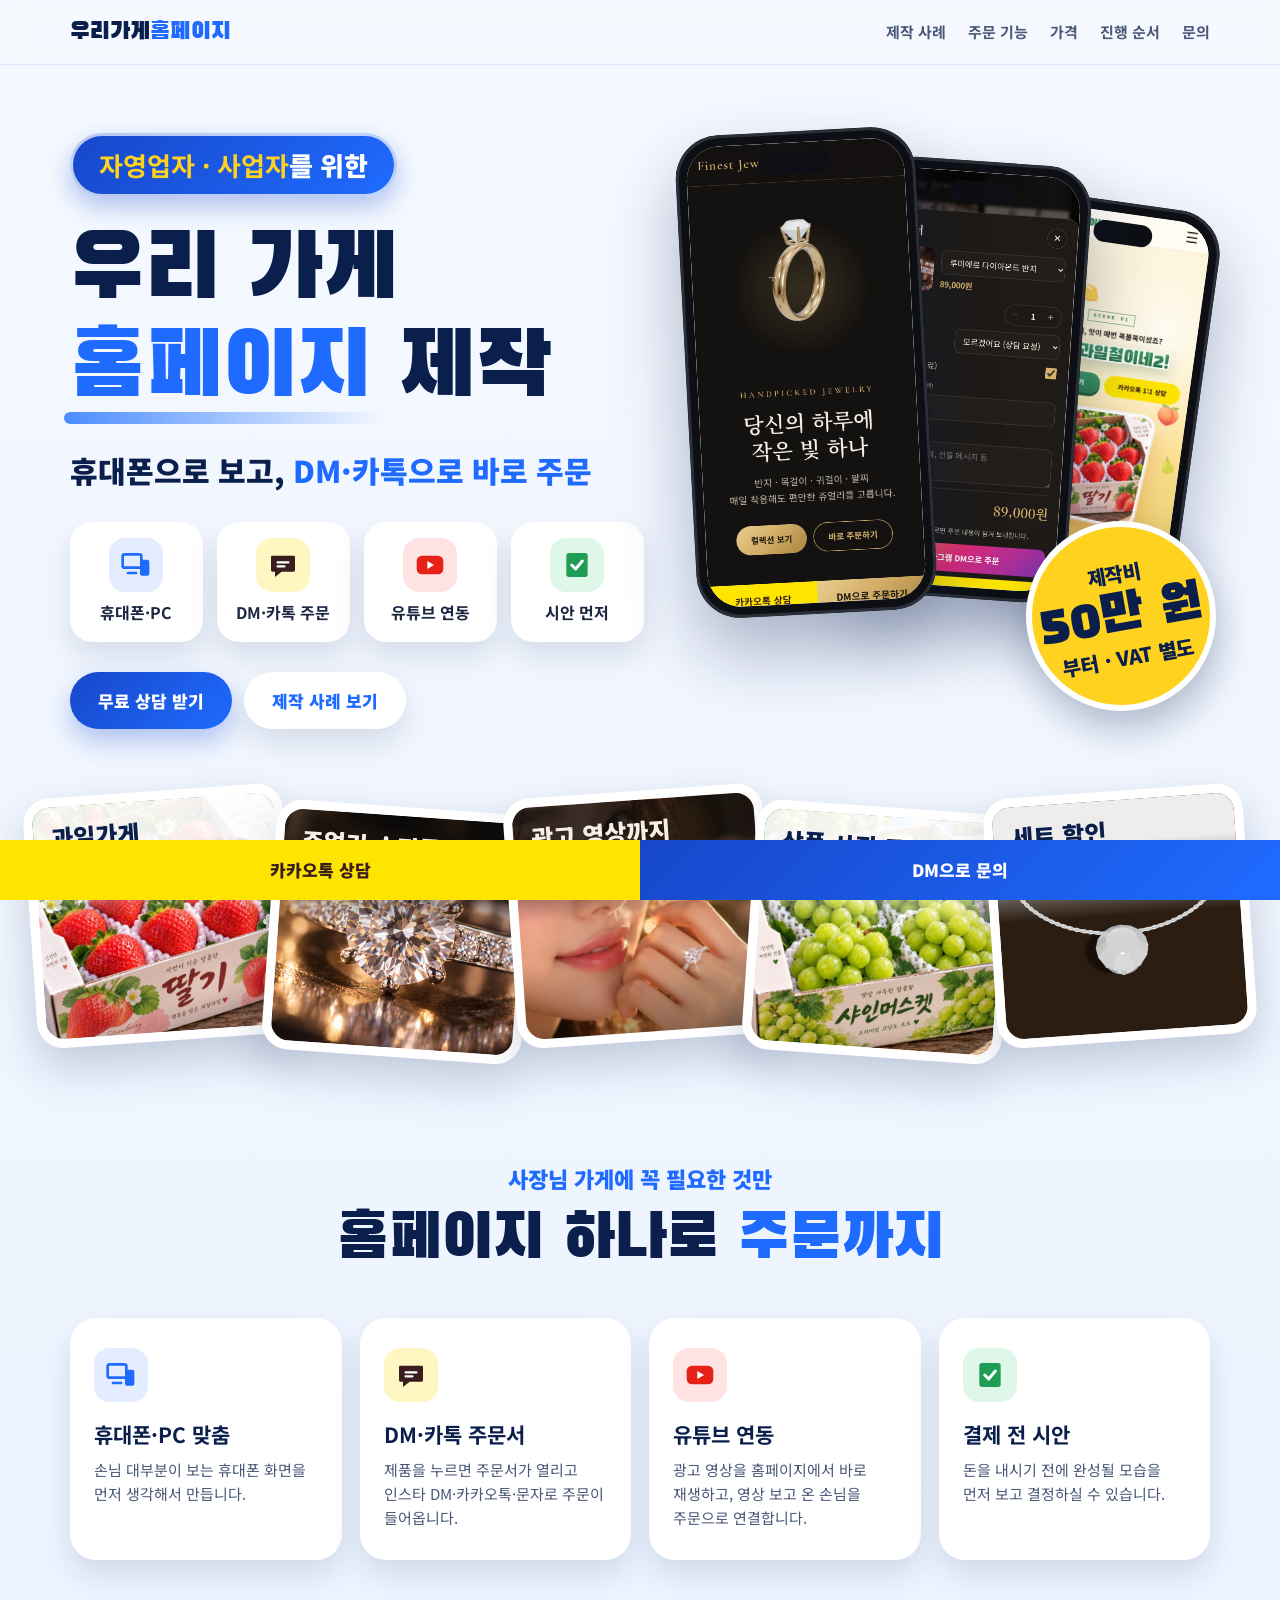
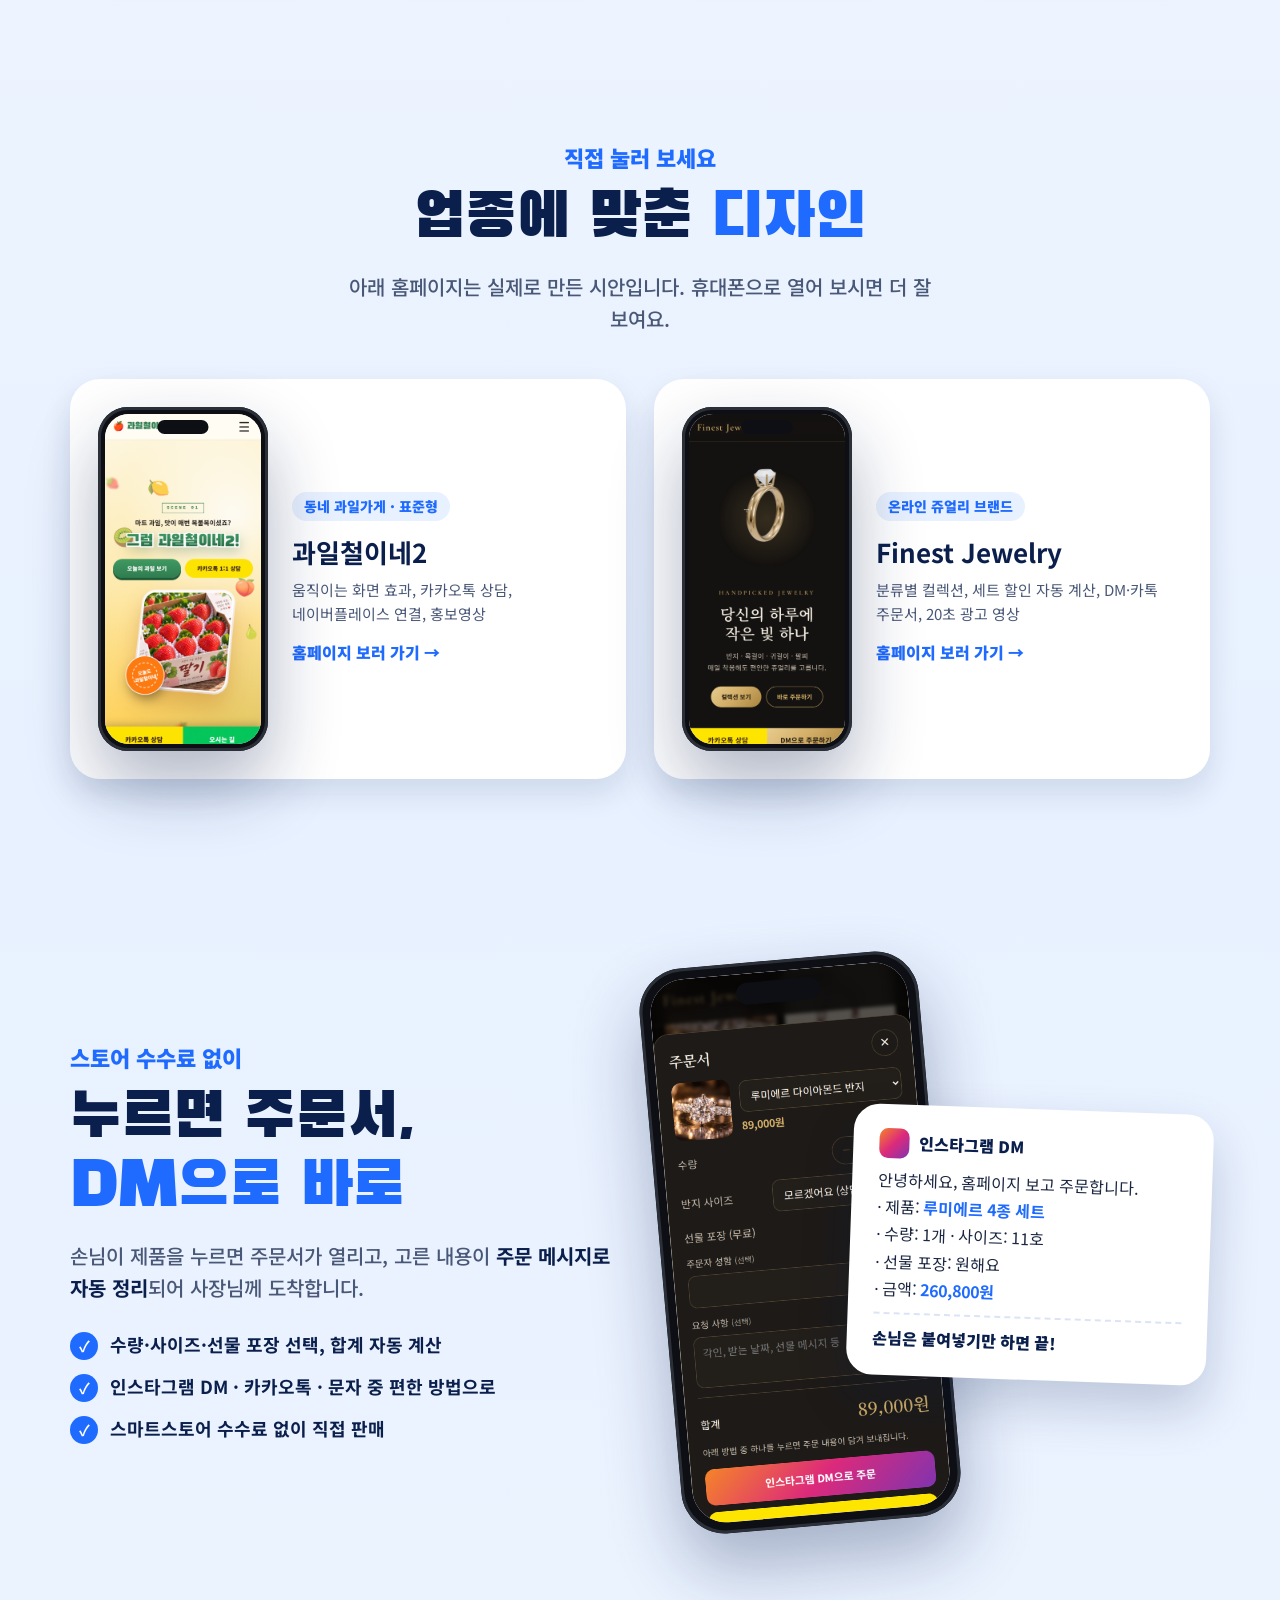
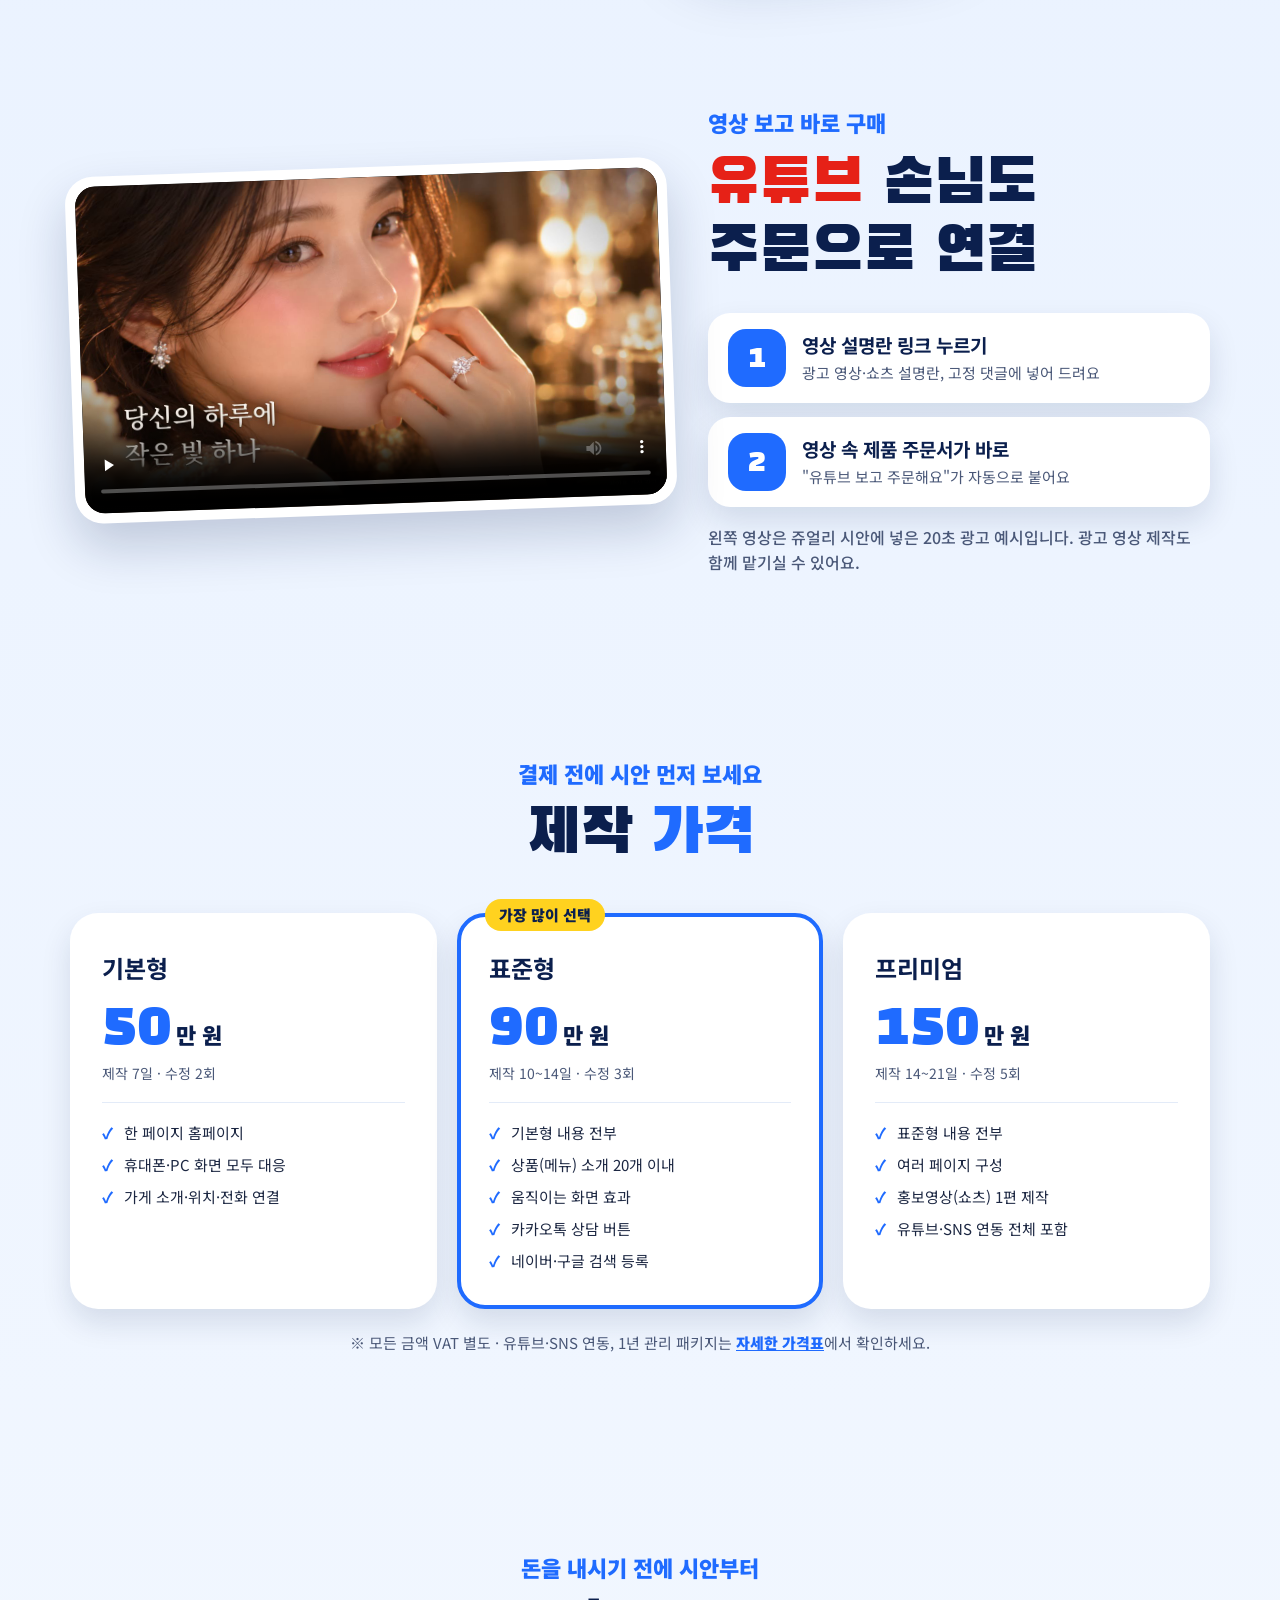
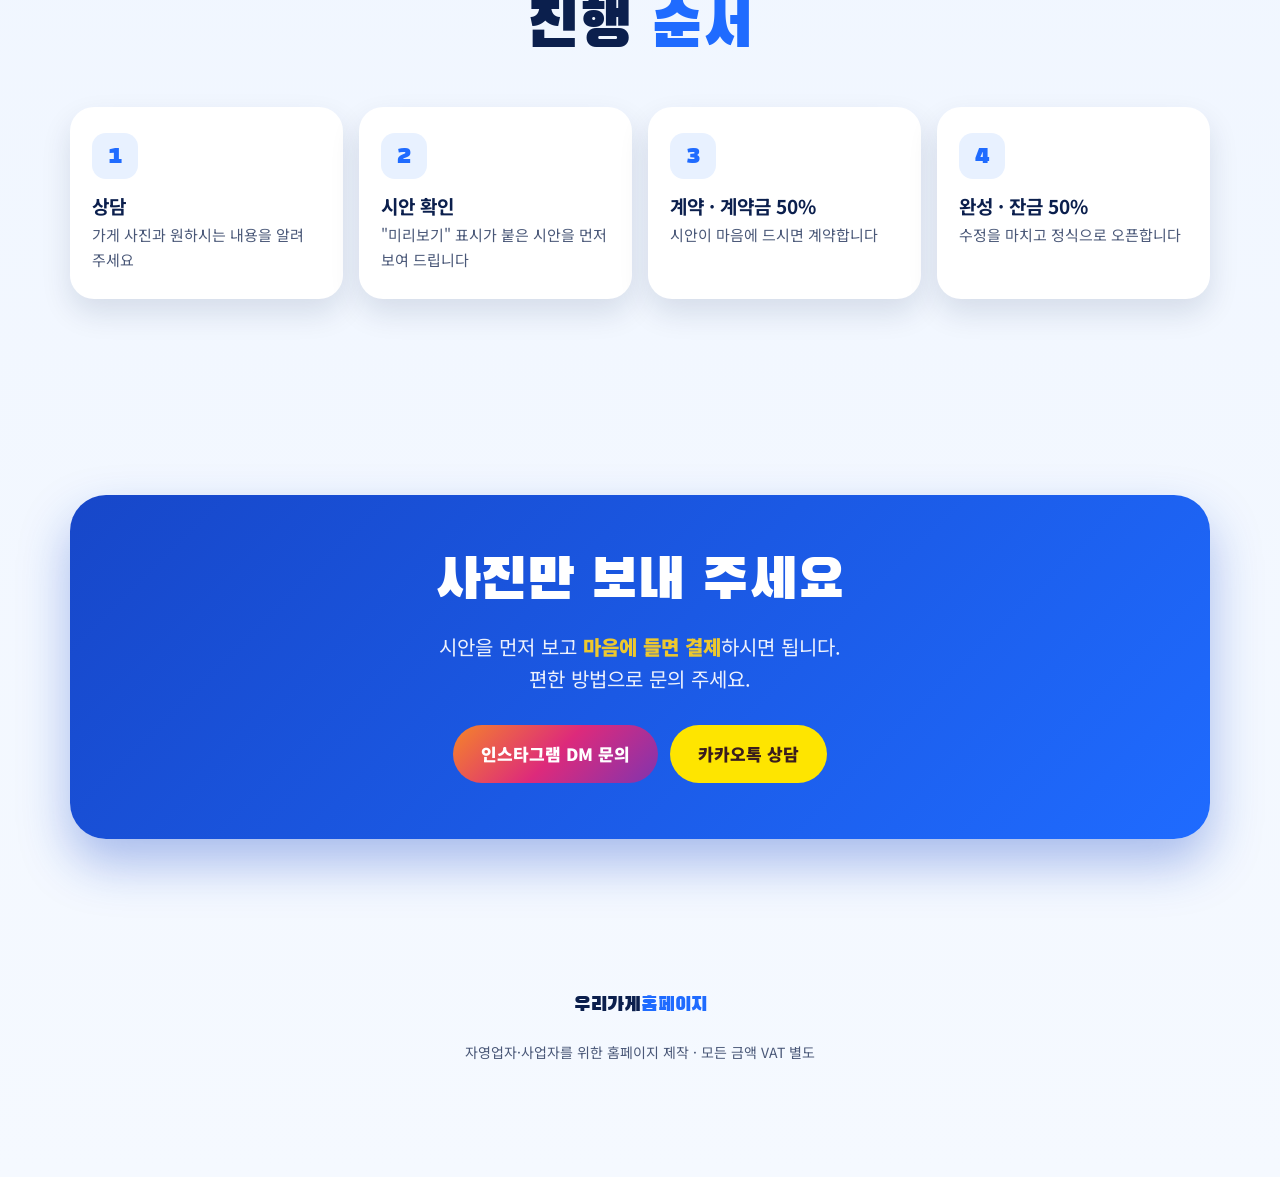
==== commit e669e9b7: "첫 화면을 홈페이지 제작 소개 홈페이지로 변경 - index.html: studio/ 의 홈페이지 제작 소개 페이지를 첫 화면으로 (경로·공유 이미지 주소 정리) - 과일철이네2 " ====
--- a/index.html
+++ b/index.html
@@ -2,385 +2,549 @@
 <html lang="ko">
 <head>
 <meta charset="UTF-8" />
+<!-- 첫 화면: 홈페이지 제작 서비스 소개 (카드뉴스·배너와 같은 디자인) · 과일철이네2 시안은 preview/ 에 있습니다 -->
 <meta name="viewport" content="width=device-width, initial-scale=1.0, viewport-fit=cover" />
-<title>과일철이네2 | 신선한 제철과일·선물용 과일</title>
-<meta name="description" content="가족에게 드리는 마음으로 좋은 과일만 정성껏 고르는 과일철이네2. 신선한 제철과일, 선물용 과일, 지역 배달을 만나보세요." />
-<meta name="theme-color" content="#ffe9a6" />
-
-<!-- Open Graph 기본 메타태그 -->
+<title>우리 가게 홈페이지 제작 | 휴대폰으로 보고 DM·카톡으로 바로 주문</title>
+<meta name="description" content="자영업자·사업자를 위한 홈페이지 제작. 휴대폰·PC 맞춤, DM·카톡 주문서, 유튜브 연동. 결제 전에 시안부터 확인하세요. 제작비 50만 원부터(VAT 별도)." />
+<meta name="theme-color" content="#1f6bff" />
 <meta property="og:type" content="website" />
-<meta property="og:title" content="과일철이네2 | 신선한 제철과일·선물용 과일" />
-<meta property="og:description" content="가족에게 드리는 마음으로 좋은 과일만 정성껏 고르는 과일철이네2. 신선한 제철과일, 선물용 과일, 지역 배달을 만나보세요." />
+<meta property="og:title" content="우리 가게 홈페이지 제작" />
+<meta property="og:description" content="휴대폰으로 보고, DM·카톡으로 바로 주문받는 홈페이지. 제작비 50만 원부터(VAT 별도)." />
+<meta property="og:image" content="https://okaissem.github.io/cardnews/00-banner.png" />
+<meta property="og:url" content="https://okaissem.github.io/" />
+<link rel="canonical" href="https://okaissem.github.io/" />
 <meta property="og:locale" content="ko_KR" />
-<meta property="og:image" content="public/images/fruits/17-strawberry.jpg" />
-
-<!-- 파비콘 (사과 이모지, 별도 파일 없이 바로 표시됩니다) -->
-<link rel="icon" href="data:image/svg+xml,%3Csvg xmlns='http://www.w3.org/2000/svg' viewBox='0 0 100 100'%3E%3Ctext y='.9em' font-size='90'%3E%F0%9F%8D%8E%3C/text%3E%3C/svg%3E" />
-
-<!-- 글꼴 (인터넷이 안 되면 기본 글꼴로 자동 표시됩니다) -->
+<link rel="icon" href="data:image/svg+xml,%3Csvg xmlns='http://www.w3.org/2000/svg' viewBox='0 0 100 100'%3E%3Ctext y='.9em' font-size='90'%3E%F0%9F%92%BB%3C/text%3E%3C/svg%3E" />
+
 <link rel="preconnect" href="https://fonts.googleapis.com" />
 <link rel="preconnect" href="https://fonts.gstatic.com" crossorigin />
 <link href="https://fonts.googleapis.com/css2?family=Black+Han+Sans&family=Noto+Sans+KR:wght@400;500;700;900&display=swap" rel="stylesheet" />
 
-<!-- 영화 같은 3D 스크롤 효과 켜기 ("동작 줄이기" 설정 기기에서는 자동으로 꺼집니다) -->
-<script>
-  if (!(window.matchMedia && window.matchMedia("(prefers-reduced-motion: reduce)").matches)) {
-    document.documentElement.classList.add("cinema");
-  }
-</script>
-<!-- 디자인을 고친 뒤에는 아래 ?v= 뒤 숫자를 바꾸면 손님 휴대폰에 새 디자인이 바로 보입니다 -->
-<link rel="stylesheet" href="css/style.css?v=20260927a" />
-<link rel="stylesheet" href="css/cinema.css?v=20260927a" />
+<style>
+  :root {
+    --navy: #0b1f4d;
+    --ink: #1c2742;
+    --soft: #4a5878;
+    --blue: #1f6bff;
+    --blue-deep: #1747c9;
+    --blue-2: #4c8dff;
+    --sky: #e8f1ff;
+    --sky-2: #cfe2ff;
+    --yellow: #ffd21f;
+    --kakao: #fee500;
+    --kakao-text: #3a1d1d;
+    --white: #fff;
+    --display: "Black Han Sans", "Noto Sans KR", "Apple SD Gothic Neo", sans-serif;
+    --body: "Noto Sans KR", "Apple SD Gothic Neo", "Malgun Gothic", sans-serif;
+    --shadow: 0 14px 30px rgba(11, 31, 77, 0.12);
+    --bar: 60px;
+  }
+  * { box-sizing: border-box; }
+  [hidden] { display: none !important; }
+  html { scroll-behavior: smooth; }
+  body {
+    margin: 0; font-family: var(--body); color: var(--ink); line-height: 1.6; word-break: keep-all;
+    background: linear-gradient(180deg, #f5f9ff 0%, var(--sky) 40%, #f5f9ff 100%);
+    padding-bottom: calc(var(--bar) + env(safe-area-inset-bottom));
+  }
+  a { color: inherit; }
+  img { max-width: 100%; display: block; }
+  .wrap { max-width: 1180px; margin: 0 auto; padding: 0 20px; }
+
+  /* ---------- 머리글 ---------- */
+  .header { position: sticky; top: 0; z-index: 20; background: rgba(245, 249, 255, 0.85); backdrop-filter: blur(10px); border-bottom: 1px solid rgba(31, 107, 255, 0.12); }
+  .header .wrap { display: flex; align-items: center; justify-content: space-between; height: 64px; }
+  .logo { font-family: var(--display); font-size: 24px; color: var(--navy); text-decoration: none; }
+  .logo span { color: var(--blue); }
+  .nav { display: flex; gap: 22px; font-weight: 700; font-size: 15px; }
+  .nav a { text-decoration: none; color: var(--soft); }
+  .nav a:hover { color: var(--blue); }
+  @media (max-width: 720px) { .nav { display: none; } }
+
+  /* ---------- 공통 ---------- */
+  .pill {
+    display: inline-block; background: linear-gradient(135deg, var(--blue-deep), var(--blue)); color: var(--white);
+    font-weight: 900; border-radius: 999px; border: 3px solid rgba(255, 255, 255, 0.7);
+    box-shadow: 0 10px 24px rgba(23, 71, 201, 0.3); padding: 8px 26px; font-size: clamp(17px, 2.4vw, 26px);
+  }
+  .pill b { color: var(--yellow); }
+  .display { font-family: var(--display); font-weight: 400; color: var(--navy); line-height: 1.1; margin: 0; position: relative; z-index: 0; }
+  .display .hl { color: var(--blue); }
+  .underline { position: relative; display: inline-block; }
+  .underline::after {
+    content: ""; position: absolute; left: -2%; right: -4%; bottom: -4px; height: 0.13em;
+    background: linear-gradient(90deg, var(--blue-2), rgba(76, 141, 255, 0)); border-radius: 999px; z-index: -1;
+  }
+  .btn {
+    display: inline-flex; align-items: center; justify-content: center; gap: 8px; padding: 15px 28px; border-radius: 999px;
+    font: inherit; font-weight: 900; font-size: 17px; text-decoration: none; cursor: pointer; border: 0; transition: transform 0.2s, filter 0.2s;
+  }
+  .btn:hover { transform: translateY(-2px); filter: brightness(1.05); }
+  .btn-blue { background: linear-gradient(135deg, var(--blue-deep), var(--blue)); color: var(--white); box-shadow: 0 12px 26px rgba(23, 71, 201, 0.3); }
+  .btn-white { background: var(--white); color: var(--blue); box-shadow: var(--shadow); }
+  .btn-kakao { background: var(--kakao); color: var(--kakao-text); }
+  .btn-dm { background: linear-gradient(135deg, #f58529, #dd2a7b 50%, #8134af); color: var(--white); }
+
+  section { padding: 90px 0; }
+  .kicker { font-weight: 900; color: var(--blue); font-size: clamp(17px, 2.2vw, 22px); margin: 0 0 10px; }
+  .title { font-size: clamp(36px, 6vw, 62px); }
+  .lead { font-size: clamp(16px, 2vw, 20px); color: var(--soft); font-weight: 500; margin: 18px 0 0; }
+  .lead b { color: var(--navy); }
+  .center { text-align: center; }
+  .center .lead { max-width: 640px; margin-left: auto; margin-right: auto; }
+
+  /* 휴대폰 틀 */
+  .phone { background: #0d0f14; border-radius: 44px; padding: 11px; box-shadow: 0 34px 70px rgba(11, 31, 77, 0.32), inset 0 0 0 3px #2b2f38; position: relative; }
+  .phone::before { content: ""; position: absolute; top: 20px; left: 50%; width: 30%; height: 22px; transform: translateX(-50%); background: #0d0f14; border-radius: 999px; z-index: 2; }
+  .phone .screen { border-radius: 34px; overflow: hidden; background: #fff; aspect-ratio: 9 / 19; }
+  .phone img { width: 100%; height: 100%; object-fit: cover; object-position: top; }
+
+  /* ---------- 첫 화면 (배너) ---------- */
+  .hero { padding: 56px 0 30px; overflow: hidden; }
+  .hero .wrap { display: grid; grid-template-columns: 1.05fr 1fr; gap: 20px; align-items: center; }
+  .hero h1 { font-size: clamp(46px, 7vw, 96px); margin-top: 26px; }
+  .nowrap { white-space: nowrap; }
+  .hero .sub { font-size: clamp(19px, 2.6vw, 30px); font-weight: 900; color: var(--navy); margin: 26px 0 0; }
+  .hero .sub span { color: var(--blue); }
+  .chips { display: grid; grid-template-columns: repeat(4, 1fr); gap: 14px; margin-top: 28px; max-width: 640px; }
+  .chip { background: var(--white); border-radius: 22px; box-shadow: var(--shadow); display: grid; justify-items: center; gap: 8px; padding: 16px 8px; font-weight: 700; font-size: 16px; text-align: center; }
+  .ico { width: 54px; height: 54px; border-radius: 16px; display: grid; place-items: center; }
+  .ico svg { width: 32px; height: 32px; }
+  .hero-cta { display: flex; flex-wrap: wrap; gap: 12px; margin-top: 30px; }
+
+  .hero-art { position: relative; height: 620px; }
+  .hero-art .phone { position: absolute; }
+  .hero-art .p1 { width: 44%; left: 4%; top: 10px; transform: rotate(-3deg); z-index: 3; }
+  .hero-art .p2 { width: 40%; left: 36%; top: 40px; transform: rotate(4deg); z-index: 2; }
+  .hero-art .p3 { width: 36%; left: 62%; top: 80px; transform: rotate(8deg); z-index: 1; }
+  .sticker {
+    position: absolute; border-radius: 50%; background: var(--yellow); color: var(--navy); z-index: 4;
+    display: grid; place-content: center; text-align: center; font-weight: 900; border: 6px solid var(--white);
+    box-shadow: 0 18px 36px rgba(11, 31, 77, 0.28); transform: rotate(-10deg);
+  }
+  .sticker .big { font-family: var(--display); font-weight: 400; line-height: 1; }
+  .hero-art .sticker { width: 190px; height: 190px; right: -6px; bottom: 30px; font-size: 20px; }
+  .hero-art .sticker .big { font-size: 52px; }
+  @media (max-width: 900px) {
+    .hero .wrap { grid-template-columns: 1fr; }
+    .hero-art { height: 520px; max-width: 520px; width: 100%; margin: 10px auto 0; }
+    .hero-art .sticker { width: 150px; height: 150px; font-size: 16px; }
+    .hero-art .sticker .big { font-size: 40px; }
+  }
+  @media (max-width: 520px) {
+    .chips { grid-template-columns: repeat(2, 1fr); gap: 10px; }
+    .chip { grid-template-columns: auto 1fr; justify-items: start; align-items: center; padding: 10px 12px; font-size: 15px; }
+    .chip .ico { width: 42px; height: 42px; border-radius: 12px; }
+    .chip .ico svg { width: 26px; height: 26px; }
+    .hero-art { height: 420px; }
+  }
+
+  /* 사진 카드 띠 */
+  .tiles { display: flex; gap: 0; padding: 20px 0 30px; overflow-x: auto; scroll-snap-type: x mandatory; scrollbar-width: none; }
+  .tiles::-webkit-scrollbar { display: none; }
+  .tile {
+    flex: 0 0 260px; height: 250px; margin: 0 -10px; scroll-snap-align: center;
+    background: var(--white); border-radius: 26px; padding: 9px; box-shadow: 0 20px 44px rgba(11, 31, 77, 0.2);
+  }
+  .tile:nth-child(odd) { transform: rotate(-4deg); }
+  .tile:nth-child(even) { transform: rotate(4deg) translateY(16px); }
+  .tile .pic { position: relative; height: 100%; border-radius: 18px; overflow: hidden; }
+  .tile img { width: 100%; height: 100%; object-fit: cover; }
+  .tile .cap { position: absolute; inset: 0 0 auto; padding: 16px 18px 50px; font-weight: 900; font-size: 24px; line-height: 1.25; color: var(--navy); background: linear-gradient(180deg, rgba(255, 255, 255, 0.92) 35%, rgba(255, 255, 255, 0)); }
+  .tile .cap small { display: block; font-size: 15px; font-weight: 700; color: var(--soft); }
+  .tile .cap.dark { color: #f5efe4; background: linear-gradient(180deg, rgba(10, 10, 10, 0.78) 35%, rgba(10, 10, 10, 0)); }
+  .tile .cap.dark small { color: #d4b06a; }
+  @media (min-width: 1200px) { .tiles { justify-content: center; overflow: visible; } }
+
+  /* ---------- 할 수 있는 것 ---------- */
+  .features { display: grid; grid-template-columns: repeat(4, 1fr); gap: 18px; margin-top: 44px; }
+  .feature { background: var(--white); border-radius: 26px; padding: 30px 24px; box-shadow: var(--shadow); text-align: left; }
+  .feature .ico { margin-bottom: 16px; }
+  .feature b { display: block; font-size: 21px; color: var(--navy); margin-bottom: 6px; }
+  .feature p { margin: 0; color: var(--soft); font-size: 15px; }
+  @media (max-width: 900px) { .features { grid-template-columns: 1fr 1fr; } }
+  @media (max-width: 520px) { .features { grid-template-columns: 1fr; } }
+
+  /* ---------- 제작 사례 ---------- */
+  .works { display: grid; grid-template-columns: 1fr 1fr; gap: 28px; margin-top: 44px; }
+  .work { background: var(--white); border-radius: 30px; padding: 28px; box-shadow: var(--shadow); display: grid; grid-template-columns: 170px 1fr; gap: 24px; align-items: center; text-decoration: none; transition: transform 0.25s; }
+  .work:hover { transform: translateY(-6px); }
+  .work .phone { border-radius: 30px; padding: 7px; }
+  .work .phone::before { top: 13px; height: 14px; }
+  .work .phone .screen { border-radius: 24px; }
+  .work .tag { display: inline-block; font-size: 14px; font-weight: 900; color: var(--blue); background: var(--sky); border-radius: 999px; padding: 3px 12px; }
+  .work b { display: block; font-size: 26px; color: var(--navy); margin: 10px 0 6px; }
+  .work p { margin: 0 0 14px; color: var(--soft); font-size: 15px; }
+  .work .go { font-weight: 900; color: var(--blue); }
+  @media (max-width: 900px) { .works { grid-template-columns: 1fr; } }
+  @media (max-width: 480px) { .work { grid-template-columns: 120px 1fr; padding: 20px; gap: 16px; } .work b { font-size: 21px; } }
+
+  /* ---------- 주문 흐름 ---------- */
+  .split { display: grid; grid-template-columns: 1fr 1fr; gap: 40px; align-items: center; }
+  .split-art { position: relative; min-height: 560px; }
+  .split-art .phone { width: 280px; transform: rotate(-5deg); }
+  .bubble {
+    position: absolute; right: 0; top: 150px; width: min(360px, 70%); transform: rotate(2deg);
+    background: var(--white); border-radius: 26px; padding: 24px 26px; box-shadow: 0 24px 50px rgba(11, 31, 77, 0.2); font-size: 16px; line-height: 1.7;
+  }
+  .bubble b { color: var(--blue); }
+  .bubble .who { display: flex; align-items: center; gap: 10px; font-weight: 900; color: var(--navy); margin-bottom: 8px; }
+  .bubble .who i { width: 30px; height: 30px; border-radius: 9px; background: linear-gradient(135deg, #f58529, #dd2a7b 50%, #8134af); }
+  .bubble .end { margin-top: 10px; padding-top: 10px; border-top: 2px dashed #dbe4f5; font-weight: 900; color: var(--navy); }
+  .checks { list-style: none; padding: 0; margin: 26px 0 0; display: grid; gap: 12px; }
+  .checks li { display: flex; gap: 12px; align-items: flex-start; font-size: 18px; font-weight: 700; color: var(--navy); }
+  .checks li::before { content: "✓"; flex: none; width: 28px; height: 28px; border-radius: 50%; background: var(--blue); color: var(--white); display: grid; place-items: center; font-size: 15px; margin-top: 2px; }
+  @media (max-width: 900px) {
+    .split { grid-template-columns: 1fr; }
+    .split-art { min-height: 480px; max-width: 520px; width: 100%; margin: 0 auto; }
+    .split-art .phone { width: 230px; }
+    .bubble { top: 120px; font-size: 15px; }
+  }
+
+  /* 유튜브 */
+  .yt { display: grid; grid-template-columns: 1.2fr 1fr; gap: 36px; align-items: center; }
+  .yt-video { background: var(--white); padding: 10px; border-radius: 28px; box-shadow: 0 24px 50px rgba(11, 31, 77, 0.2); transform: rotate(-2deg); }
+  .yt-video video { width: 100%; border-radius: 20px; display: block; background: #000; aspect-ratio: 16 / 9; }
+  .steps { display: grid; gap: 14px; margin-top: 26px; }
+  .step { display: grid; grid-template-columns: 58px 1fr; gap: 16px; align-items: center; background: var(--white); border-radius: 22px; padding: 16px 20px; box-shadow: var(--shadow); }
+  .step .n { width: 58px; height: 58px; border-radius: 18px; background: var(--blue); color: var(--white); font-family: var(--display); font-size: 30px; display: grid; place-items: center; }
+  .step b { display: block; font-size: 19px; color: var(--navy); }
+  .step span { font-size: 15px; color: var(--soft); }
+  @media (max-width: 900px) { .yt { grid-template-columns: 1fr; } }
+
+  /* ---------- 가격 ---------- */
+  .plans { display: grid; grid-template-columns: repeat(3, 1fr); gap: 20px; margin-top: 44px; align-items: stretch; }
+  .plan { position: relative; background: var(--white); border-radius: 28px; padding: 32px 28px; box-shadow: var(--shadow); border: 4px solid transparent; text-align: left; }
+  .plan.best { border-color: var(--blue); }
+  .plan .tag { position: absolute; top: -18px; left: 24px; background: var(--yellow); color: var(--navy); font-weight: 900; font-size: 15px; padding: 4px 14px; border-radius: 999px; }
+  .plan b { font-size: 24px; color: var(--navy); }
+  .plan .price { font-family: var(--display); font-size: 58px; color: var(--blue); line-height: 1.1; margin: 8px 0 2px; }
+  .plan .price small { font-family: var(--body); font-weight: 900; font-size: 22px; color: var(--navy); margin-left: 4px; }
+  .plan .meta { color: var(--soft); font-size: 14px; }
+  .plan ul { list-style: none; padding: 0; margin: 18px 0 0; display: grid; gap: 8px; border-top: 1px solid #e3ebf8; padding-top: 18px; }
+  .plan li { font-size: 15px; color: var(--ink); padding-left: 22px; position: relative; }
+  .plan li::before { content: "✓"; position: absolute; left: 0; color: var(--blue); font-weight: 900; }
+  .price-note { margin-top: 22px; color: var(--soft); font-size: 15px; }
+  @media (max-width: 900px) { .plans { grid-template-columns: 1fr; max-width: 480px; margin-left: auto; margin-right: auto; } }
+
+  /* ---------- 진행 순서 ---------- */
+  .process { display: grid; grid-template-columns: repeat(4, 1fr); gap: 16px; margin-top: 44px; counter-reset: s; }
+  .process li { list-style: none; background: var(--white); border-radius: 24px; padding: 26px 22px; box-shadow: var(--shadow); counter-increment: s; text-align: left; }
+  .process li::before { content: counter(s); display: grid; place-items: center; width: 46px; height: 46px; border-radius: 14px; background: var(--sky); color: var(--blue); font-family: var(--display); font-size: 24px; margin-bottom: 12px; }
+  .process b { display: block; font-size: 19px; color: var(--navy); }
+  .process span { font-size: 15px; color: var(--soft); }
+  .process { padding: 0; }
+  @media (max-width: 900px) { .process { grid-template-columns: 1fr 1fr; } }
+
+  /* ---------- 문의 ---------- */
+  .contact-box {
+    background: linear-gradient(135deg, var(--blue-deep), var(--blue)); color: var(--white); border-radius: 36px; padding: 56px 40px;
+    text-align: center; box-shadow: 0 24px 50px rgba(23, 71, 201, 0.35); position: relative; overflow: hidden;
+  }
+  .contact-box h2 { font-family: var(--display); font-weight: 400; font-size: clamp(34px, 6vw, 56px); margin: 0; line-height: 1.15; }
+  .contact-box p { font-size: clamp(16px, 2vw, 20px); opacity: 0.92; margin: 16px 0 0; }
+  .contact-box em { font-style: normal; color: var(--yellow); font-weight: 900; }
+  .contact-actions { display: flex; flex-wrap: wrap; justify-content: center; gap: 12px; margin-top: 30px; }
+
+  .footer { text-align: center; padding: 40px 20px; color: var(--soft); font-size: 14px; }
+  .footer .logo { font-size: 20px; }
+
+  /* 아래 고정 버튼 */
+  .bottom-bar { position: fixed; left: 0; right: 0; bottom: 0; z-index: 30; display: grid; grid-template-columns: 1fr 1fr; height: calc(var(--bar) + env(safe-area-inset-bottom)); padding-bottom: env(safe-area-inset-bottom); }
+  .bottom-bar a { display: grid; place-items: center; font-weight: 900; font-size: 17px; text-decoration: none; }
+  .bottom-bar .b1 { background: var(--kakao); color: var(--kakao-text); }
+  .bottom-bar .b2 { background: linear-gradient(135deg, var(--blue-deep), var(--blue)); color: var(--white); }
+
+  .toast {
+    position: fixed; left: 50%; bottom: calc(var(--bar) + 20px + env(safe-area-inset-bottom)); z-index: 50;
+    transform: translate(-50%, 20px); opacity: 0; pointer-events: none; transition: 0.3s;
+    background: var(--navy); color: var(--white); font-size: 15px; font-weight: 700; padding: 12px 20px; border-radius: 14px;
+    width: max-content; max-width: calc(100vw - 32px); text-align: center; box-shadow: 0 10px 26px rgba(0, 0, 0, 0.3);
+  }
+  .toast.shown { opacity: 1; transform: translate(-50%, 0); }
+
+  /* 스크롤하면 나타나기 */
+  .reveal { opacity: 0; transform: translateY(36px); transition: opacity 0.8s ease, transform 0.8s ease; }
+  .reveal.shown { opacity: 1; transform: none; }
+  @media (prefers-reduced-motion: reduce) {
+    html { scroll-behavior: auto; }
+    .reveal { opacity: 1; transform: none; transition: none; }
+  }
+</style>
 </head>
 <body>
 
-<!-- 영화 효과: 오프닝 타이틀, 위아래 검은 띠, 필름 질감, 진행바 -->
-<div class="film-intro" id="film-intro" aria-hidden="true">
-  <p class="film-intro-small">A FRESH FRUIT STORY</p>
-  <p class="film-intro-title" data-config="storeName">과일철이네2</p>
-</div>
-<div class="letterbox letterbox-top" aria-hidden="true"></div>
-<div class="letterbox letterbox-bottom" aria-hidden="true"></div>
-<div class="film-grain" aria-hidden="true"></div>
-<div class="scroll-progress" aria-hidden="true"><span id="scroll-progress-bar"></span></div>
-<nav class="scene-nav" id="scene-nav" aria-label="장면 바로가기"></nav>
-
-<!-- ============================================================ -->
-<!-- ① 상단 헤더 -->
-<!-- ============================================================ -->
-<header class="site-header" id="site-header">
-  <div class="header-inner">
-    <a href="#hero" class="logo"><span class="logo-mark">🍎</span><span data-config="storeName">과일철이네2</span></a>
-
-    <nav class="main-nav" id="main-nav">
-      <a href="#trailer" class="nav-link">예고편</a>
-      <a href="#about" class="nav-link">소개</a>
-      <a href="#showcase" class="nav-link">과일 20종</a>
-      <a href="#gift" class="nav-link">선물세트</a>
-      <a href="#benefits" class="nav-link">이용혜택</a>
-      <a href="#info" class="nav-link">배달·영업안내</a>
-      <a href="#visit" class="nav-link">오시는길</a>
+<svg width="0" height="0" style="position:absolute" aria-hidden="true">
+  <defs>
+    <symbol id="i-device" viewBox="0 0 24 24"><rect x="2" y="4" width="14" height="10" rx="1.5" fill="none" stroke="currentColor" stroke-width="2"/><path d="M6 18h6" stroke="currentColor" stroke-width="2" stroke-linecap="round"/><rect x="15" y="8" width="7" height="12" rx="1.5" fill="currentColor"/></symbol>
+    <symbol id="i-chat" viewBox="0 0 24 24"><path d="M4 5h16a1 1 0 0 1 1 1v10a1 1 0 0 1-1 1h-9l-5 4v-4H4a1 1 0 0 1-1-1V6a1 1 0 0 1 1-1z" fill="currentColor"/><path d="M8 10h8M8 13h5" stroke="#fff" stroke-width="1.8" stroke-linecap="round"/></symbol>
+    <symbol id="i-play" viewBox="0 0 24 24"><rect x="2" y="5" width="20" height="14" rx="4" fill="currentColor"/><path d="M10 9l5 3-5 3z" fill="#fff"/></symbol>
+    <symbol id="i-check" viewBox="0 0 24 24"><rect x="4" y="3" width="16" height="18" rx="2" fill="currentColor"/><path d="M8 12l3 3 5-6" fill="none" stroke="#fff" stroke-width="2.2" stroke-linecap="round" stroke-linejoin="round"/></symbol>
+  </defs>
+</svg>
+
+<header class="header">
+  <div class="wrap">
+    <a class="logo" href="#top">우리가게<span>홈페이지</span></a>
+    <nav class="nav" aria-label="메뉴">
+      <a href="#works">제작 사례</a>
+      <a href="#order">주문 기능</a>
+      <a href="#price">가격</a>
+      <a href="#process">진행 순서</a>
+      <a href="#contact">문의</a>
     </nav>
-
-    <a href="#" class="btn btn-kakao btn-header-kakao">카카오톡 상담</a>
-
-    <button class="menu-toggle" id="menu-toggle" aria-label="메뉴 열기" aria-expanded="false">
-      <span></span><span></span><span></span>
-    </button>
   </div>
 </header>
 
-<main>
-
-<!-- ============================================================ -->
-<!-- ② 히어로 (검정 배경) -->
-<!-- ============================================================ -->
-<section class="hero scene-pin" id="hero" data-scene="hero" data-chapter="첫 만남">
-  <div class="scene-stage hero-stage">
-    <div class="hero-particles" id="hero-particles" aria-hidden="true"></div>
-
-    <div class="wrap hero-inner">
-      <div class="hero-text" id="hero-text">
-        <span class="scene-no">SCENE 01</span>
-        <p class="hero-question" data-config="hero.question">마트 과일, 맛이 매번 복불복이셨죠?</p>
-        <h1 class="hero-headline display" data-config="hero.headline">그럼 과일철이네2!</h1>
-        <p class="hero-sub" data-config-nl="hero.subCopy">신선한 제철과일부터 소중한 분께 전하는 선물용 과일까지<br />과일철이네2가 정성껏 준비합니다.</p>
-        <div class="hero-buttons">
-          <a href="#products" class="btn btn-primary">오늘의 과일 보기</a>
-          <a href="#" class="btn btn-kakao">카카오톡 1:1 상담</a>
+<main id="top">
+
+  <!-- 첫 화면: 카드뉴스 배너와 같은 구성 -->
+  <section class="hero">
+    <div class="wrap">
+      <div>
+        <span class="pill"><b>자영업자 · 사업자</b>를 위한</span>
+        <h1 class="display">우리 가게<br /><span class="nowrap"><span class="hl underline">홈페이지</span> 제작</span></h1>
+        <p class="sub">휴대폰으로 보고, <span>DM·카톡으로 바로 주문</span></p>
+        <div class="chips">
+          <div class="chip"><span class="ico" style="background:#e3edff;color:var(--blue)"><svg><use href="#i-device"/></svg></span>휴대폰·PC</div>
+          <div class="chip"><span class="ico" style="background:#fff7c2;color:#3a1d1d"><svg><use href="#i-chat"/></svg></span>DM·카톡 주문</div>
+          <div class="chip"><span class="ico" style="background:#ffe3e3;color:#e62117"><svg><use href="#i-play"/></svg></span>유튜브 연동</div>
+          <div class="chip"><span class="ico" style="background:#dff7e8;color:#1f9d55"><svg><use href="#i-check"/></svg></span>시안 먼저</div>
         </div>
-      </div>
-
-      <div class="hero-visual" id="hero-visual">
-        <div class="hero-photo" id="hero-photo">
-          <img data-config-img="hero.image" src="public/images/fruits/17-strawberry.jpg" alt="과일철이네2 딸기 선물세트" />
+        <div class="hero-cta">
+          <a class="btn btn-blue" href="#contact">무료 상담 받기</a>
+          <a class="btn btn-white" href="#works">제작 사례 보기</a>
         </div>
-        <div class="stamp" id="hero-stamp" data-config-nl="hero.stamp">오늘도<br />과일철이네</div>
-      </div>
-    </div>
-
-    <p class="hero-caption display" id="hero-caption" data-config-nl="hero.caption">진짜 맛있는 과일은,<br />고르는 사람이 다릅니다.</p>
-
-    <div class="scroll-cue" id="scroll-cue" aria-hidden="true"><span></span>SCROLL</div>
-
-    <div class="hero-ticker" aria-hidden="true">
-      <div class="ticker-track" id="ticker-track"></div>
-    </div>
+      </div>
+      <div class="hero-art" aria-hidden="true">
+        <div class="phone p3"><div class="screen"><img src="cardnews/src/shots/fruit-m.png" alt="" /></div></div>
+        <div class="phone p2"><div class="screen"><img src="cardnews/src/shots/jw-m-order.png" alt="" style="object-position:50% 20%" /></div></div>
+        <div class="phone p1"><div class="screen"><img src="cardnews/src/shots/jw-m.png" alt="" /></div></div>
+        <div class="sticker"><span>제작비</span><span class="big">50만 원</span><span>부터 · VAT 별도</span></div>
+      </div>
+    </div>
+  </section>
+
+  <!-- 사진 카드 띠 -->
+  <div class="tiles" aria-hidden="true">
+    <div class="tile"><div class="pic"><img src="public/images/fruits/17-strawberry.jpg" alt="" loading="lazy" /><div class="cap">과일가게<small>오늘의 과일·선물세트</small></div></div></div>
+    <div class="tile"><div class="pic"><img src="jewelry/images/01-solitaire-ring-photo.jpg" alt="" loading="lazy" /><div class="cap dark">쥬얼리 쇼핑몰<small>분류별 컬렉션</small></div></div></div>
+    <div class="tile"><div class="pic"><img src="jewelry/video/finest-jewelry-ad-photo-poster.jpg" alt="" loading="lazy" style="object-position:62% 30%;transform:scale(1.35);transform-origin:60% 30%" /><div class="cap dark">광고 영상까지<small>유튜브·릴스용</small></div></div></div>
+    <div class="tile"><div class="pic"><img src="public/images/fruits/16-shine-muscat.jpg" alt="" loading="lazy" /><div class="cap">상품 사진 그대로<small>사진만 보내 주세요</small></div></div></div>
+    <div class="tile"><div class="pic"><img src="jewelry/images/13-lumiere-necklace.jpg" alt="" loading="lazy" /><div class="cap">세트 할인<small>자동 계산</small></div></div></div>
   </div>
-</section>
-
-<!-- ============================================================ -->
-<!-- ③ 노란 띠 - 질문 & 큰 제목 -->
-<!-- ============================================================ -->
-<section class="hook stage3d" id="hook" data-transition="iris" data-chapter="질문">
-  <div class="wrap hook-inner">
-    <span class="scene-no dark" data-3d="rise">SCENE 02</span>
-    <p class="hook-question" data-3d="rise" data-config-nl="hook.question">가족과 함께 먹을 과일,<br />아무거나 고르진 않으셨나요?</p>
-    <div class="hook-circle" data-3d="coin">
-      <img data-config-img="hook.image" src="public/images/fruits/16-shine-muscat.jpg" alt="과일철이네2 샤인머스켓" loading="lazy" />
-    </div>
-    <p class="hook-small" data-3d="rise" data-config="hook.smallCopy">아이부터 어르신까지, 온 가족이 만족하는</p>
-    <h2 class="hook-big display outline" data-3d="standup" data-config="hook.bigCopy">과일철이네2 제철과일!</h2>
-  </div>
-</section>
-
-<!-- ============================================================ -->
-<!-- ③-1 15초 홍보 영상 (예고편) -->
-<!-- ============================================================ -->
-<section class="section trailer stage3d" id="trailer" data-transition="frame">
-  <div class="wrap trailer-inner">
-    <div class="section-head trailer-head">
-      <span class="scene-no" data-3d="subtitle" data-i="0">TRAILER</span>
-      <p class="eyebrow" data-3d="subtitle" data-i="1" data-config-nl="trailer.smallCopy">15초 만에 만나보는</p>
-      <h2 class="section-title display" data-3d="subtitle" data-i="2" data-config-nl="trailer.title">과일철이네2 예고편</h2>
-      <p class="section-desc" data-3d="subtitle" data-i="3" data-config-nl="trailer.desc"></p>
-    </div>
-    <div class="trailer-phone" data-3d="zoom">
-      <video
-        class="trailer-video"
-        id="trailer-video"
-        src="public/video/promo-15s.mp4"
-        poster="public/video/promo-15s-poster.jpg"
-        muted
-        loop
-        playsinline
-        controls
-        preload="none"
-        aria-label="과일철이네2 15초 홍보 영상"
-      ></video>
-      <button class="trailer-sound" id="trailer-sound" type="button" aria-pressed="false">🔇 소리 켜기</button>
-    </div>
-  </div>
-</section>
-
-<!-- ============================================================ -->
-<!-- ④ 소개 + POINT 3가지 (흰 배경) -->
-<!-- ============================================================ -->
-<section class="section about stage3d" id="about" data-transition="frame" data-chapter="약속">
-  <div class="wrap">
-    <div class="section-head">
-      <span class="scene-no" data-3d="subtitle" data-i="0">SCENE 03</span>
-      <p class="eyebrow" data-3d="subtitle" data-i="1" data-config-nl="about.smallCopy">어린이부터 어르신까지<br />모두의 입맛을 사로잡은</p>
-      <h2 class="section-title display red" data-3d="subtitle" data-i="2" data-config="about.title">과일철이네2!</h2>
-      <p class="section-desc" data-3d="subtitle" data-i="3" data-config-nl="about.body"></p>
-    </div>
-
-    <div class="points" id="points">
-      <!-- JS가 config.about.points 값으로 자동 채웁니다 -->
-    </div>
-  </div>
-</section>
-
-<!-- ============================================================ -->
-<!-- ④-1 3D 회전 과일 쇼케이스 (스크롤하면 원형으로 돌아갑니다) -->
-<!-- ============================================================ -->
-<section class="showcase scene-pin" id="showcase" data-scene="ring" data-chapter="과일 20종">
-  <div class="scene-stage showcase-stage">
-    <div class="showcase-glow" aria-hidden="true"></div>
-    <div class="ring-viewport">
-      <div class="ring" id="ring">
-        <!-- JS가 config.fruits 값으로 20개 카드를 원형으로 배치합니다 -->
-      </div>
-    </div>
-    <div class="showcase-center">
-      <span class="scene-no">SCENE 04</span>
-      <p class="showcase-small" data-config="showcase.smallCopy">스크롤을 내려보세요</p>
-      <h2 class="showcase-title display" data-config-nl="showcase.title">오늘의 과일<br />20가지 이야기</h2>
-    </div>
-    <p class="showcase-now" id="showcase-now"></p>
-  </div>
-</section>
-
-<!-- ============================================================ -->
-<!-- ⑤ 과일 상품 20종 -->
-<!-- ============================================================ -->
-<section class="section products stage3d" id="products" data-transition="frame" data-chapter="골라보기">
-  <div class="wrap">
-    <div class="section-head">
-      <span class="scene-no" data-3d="subtitle" data-i="0">SCENE 05</span>
-      <p class="eyebrow" data-3d="subtitle" data-i="1" data-config="products.smallCopy">오늘은 어떤 과일 드실래요?</p>
-      <h2 class="section-title display" data-3d="subtitle" data-i="2" data-config="products.title">과일철이네2 과일 20종</h2>
-      <p class="section-desc" data-3d="subtitle" data-i="3" data-config="products.subtitle"></p>
-    </div>
-
-    <p class="price-notice" data-3d="rise" data-config-nl="products.priceNotice">
-      과일 가격은 매일 아침 시세에 따라 바뀌어서 홈페이지에 정가를 적어두지 않아요.<br />오늘 가격은 전화(010-2237-3494)나 카카오톡으로 직접 물어봐 주세요!
-    </p>
-
-    <div class="season-tabs" id="season-tabs" role="tablist" aria-label="계절별 과일 보기">
-      <!-- JS가 계절 탭을 자동으로 만듭니다 -->
-    </div>
-
-    <div class="fruit-grid" id="fruit-grid">
-      <!-- JS가 config.fruits(20개) 값으로 자동 채웁니다 -->
-    </div>
-  </div>
-</section>
-
-<!-- ============================================================ -->
-<!-- ⑥ 선물용 과일 -->
-<!-- ============================================================ -->
-<section class="section gift stage3d" id="gift" data-transition="wipe" data-chapter="선물">
-  <div class="wrap">
-    <div class="section-head">
-      <span class="scene-no" data-3d="subtitle" data-i="0">SCENE 06</span>
-      <p class="eyebrow" data-3d="subtitle" data-i="1" data-config="gift.smallCopy">소중한 마음까지 함께 전합니다</p>
-      <h2 class="section-title display red" data-3d="subtitle" data-i="2" data-config="gift.title">선물용 과일세트</h2>
-      <p class="section-desc" data-3d="subtitle" data-i="3" data-config-nl="gift.body"></p>
-    </div>
-
-    <div class="gift-cards" id="gift-cards">
-      <!-- JS가 config.gift.cards 값으로 자동 채웁니다 -->
-    </div>
-
-    <div class="section-cta" data-3d="rise">
-      <a href="#" class="btn btn-kakao btn-large">카카오톡으로 선물 상담하기</a>
-    </div>
-  </div>
-</section>
-
-<!-- ============================================================ -->
-<!-- ⑦ 이런 분들께 추천해요 (주황 배경 말풍선) -->
-<!-- ============================================================ -->
-<section class="section recommend stage3d" id="recommend" data-transition="iris" data-chapter="추천">
-  <div class="wrap">
-    <div class="section-head">
-      <span class="scene-no dark" data-3d="subtitle" data-i="0">SCENE 07</span>
-      <p class="eyebrow dark" data-3d="subtitle" data-i="1" data-config="recommend.smallCopy">이럴 때 과일철이네2를 찾아주세요</p>
-      <h2 class="section-title display outline" data-3d="subtitle" data-i="2" data-config="recommend.title">이런 분들께 추천해요</h2>
-    </div>
-    <div class="bubbles" id="bubbles">
-      <!-- JS가 config.recommend.items 값으로 자동 채웁니다 -->
-    </div>
-  </div>
-</section>
-
-<!-- ============================================================ -->
-<!-- ⑧ 이용 혜택 (쿠폰) -->
-<!-- ============================================================ -->
-<section class="section benefits stage3d" id="benefits" data-transition="wipe" data-chapter="혜택">
-  <div class="wrap">
-    <div class="section-head">
-      <span class="scene-no dark" data-3d="subtitle" data-i="0">SCENE 08</span>
-      <p class="eyebrow dark" data-3d="subtitle" data-i="1" data-config="benefits.smallCopy">과일철이네2에서만 누리는</p>
-      <h2 class="section-title display outline tilt" data-3d="subtitle" data-i="2" data-config="benefits.title">이용 혜택</h2>
-    </div>
-    <div class="coupons" id="coupons">
-      <!-- JS가 config.benefits.items 값으로 자동 채웁니다 -->
-    </div>
-  </div>
-</section>
-
-<!-- ============================================================ -->
-<!-- ⑨ 배달 / 영업 안내 -->
-<!-- ============================================================ -->
-<section class="section info stage3d" id="info" data-transition="frame" data-chapter="안내">
-  <div class="wrap">
-    <div class="info-grid">
-      <div class="info-box" id="delivery" data-3d="rise" data-i="0">
-        <span class="info-badge">DELIVERY</span>
-        <h3 class="info-title" data-config="delivery.title">신선한 과일, 편하게 받아보세요</h3>
-        <dl class="info-list">
-          <div><dt>배달시간</dt><dd data-config="delivery.time">08:00 ~ 18:30</dd></div>
-          <div><dt>배달지역</dt><dd id="delivery-areas">성남 구시가지 / 위례 / 야탑</dd></div>
-          <div><dt>최소주문</dt><dd data-config="delivery.minOrder">20,000원 이상</dd></div>
-        </dl>
-        <p class="info-note" data-config-nl="delivery.note"></p>
-        <a href="#" class="btn btn-kakao">카카오톡으로 배달 문의</a>
-      </div>
-
-      <div class="info-box" id="hours" data-3d="rise" data-i="1">
-        <span class="info-badge">OPEN</span>
-        <h3 class="info-title" data-config="hours.title">과일철이네2 영업안내</h3>
-        <dl class="info-list">
-          <div><dt>영업시간</dt><dd data-config="hours.openTime">08:00 ~ 19:00</dd></div>
-          <div><dt>정기휴무</dt><dd data-config="hours.closedDay">매월 둘째·넷째 일요일</dd></div>
-          <div><dt>배달시간</dt><dd data-config="hours.deliveryTime">08:00 ~ 18:30</dd></div>
-        </dl>
-      </div>
-
-      <div class="info-box" id="visit" data-3d="rise" data-i="2">
-        <span class="info-badge">VISIT</span>
-        <h3 class="info-title">매장 방문 안내</h3>
-        <dl class="info-list">
-          <div><dt>주소</dt><dd id="visit-address">주소 준비중입니다. 카카오톡으로 문의해주세요.</dd></div>
-          <div id="visit-phone-row" hidden><dt>전화</dt><dd><a id="visit-phone" href="#"></a></dd></div>
-        </dl>
-        <a href="#" class="btn btn-naver">네이버 지도에서 위치 보기</a>
-      </div>
-    </div>
-  </div>
-</section>
-
-<!-- ============================================================ -->
-<!-- ⑩ 엔딩: 마지막 장면 → 엔딩 크레딧 → THE END -->
-<!-- ============================================================ -->
-<section class="finale scene-pin" id="contact" data-chapter="엔딩" data-scene="finale">
-  <div class="scene-stage finale-stage">
-    <div class="finale-bg" id="finale-bg" aria-hidden="true">
-      <img data-config-img="finale.image" src="public/images/fruits/12-watermelon.jpg" alt="" loading="lazy" />
-    </div>
-
-    <div class="wrap finale-inner" id="finale-title">
-      <span class="scene-no">FINAL SCENE</span>
-      <p class="finale-small" data-config="finale.smallCopy">오늘 저녁 식탁에, 소중한 분께 드릴 선물로</p>
-      <h2 class="finale-big display" data-config-nl="finale.bigCopy">지금 바로<br />과일철이네2를 만나보세요!</h2>
-      <div class="contact-buttons">
-        <a href="#" class="btn btn-kakao btn-large">카카오톡 1:1 상담</a>
-        <a href="#" class="btn btn-naver btn-large">네이버 지도로 오시는 길</a>
-      </div>
-    </div>
-
-    <!-- 엔딩 크레딧 (config.finale.credits + 매장 정보로 자동 작성) -->
-    <div class="credits-window" id="credits-window">
-      <div class="credits" id="credits">
-        <p class="credits-head">CREDITS</p>
-        <p class="credits-title display" data-config="storeName">과일철이네2</p>
-        <dl class="credits-list" id="credits-list"></dl>
-      </div>
-    </div>
-
-    <div class="the-end" id="the-end">
-      <p class="the-end-small">THE END</p>
-      <p class="the-end-big display" data-config="finale.theEnd">과일철이네2에서 만나요!</p>
-      <div class="contact-buttons">
-        <a href="#" class="btn btn-kakao btn-large">카카오톡 1:1 상담</a>
-        <a href="#" class="btn btn-naver btn-large">오시는 길</a>
-        <a href="#" class="btn btn-tel btn-large" id="the-end-tel" hidden>전화하기</a>
-      </div>
-    </div>
-  </div>
-</section>
+
+  <!-- 할 수 있는 것 -->
+  <section class="reveal" id="features">
+    <div class="wrap center">
+      <p class="kicker">사장님 가게에 꼭 필요한 것만</p>
+      <h2 class="display title">홈페이지 하나로 <span class="hl">주문까지</span></h2>
+      <div class="features">
+        <div class="feature"><span class="ico" style="background:#e3edff;color:var(--blue)"><svg><use href="#i-device"/></svg></span><b>휴대폰·PC 맞춤</b><p>손님 대부분이 보는 휴대폰 화면을 먼저 생각해서 만듭니다.</p></div>
+        <div class="feature"><span class="ico" style="background:#fff7c2;color:#3a1d1d"><svg><use href="#i-chat"/></svg></span><b>DM·카톡 주문서</b><p>제품을 누르면 주문서가 열리고 인스타 DM·카카오톡·문자로 주문이 들어옵니다.</p></div>
+        <div class="feature"><span class="ico" style="background:#ffe3e3;color:#e62117"><svg><use href="#i-play"/></svg></span><b>유튜브 연동</b><p>광고 영상을 홈페이지에서 바로 재생하고, 영상 보고 온 손님을 주문으로 연결합니다.</p></div>
+        <div class="feature"><span class="ico" style="background:#dff7e8;color:#1f9d55"><svg><use href="#i-check"/></svg></span><b>결제 전 시안</b><p>돈을 내시기 전에 완성될 모습을 먼저 보고 결정하실 수 있습니다.</p></div>
+      </div>
+    </div>
+  </section>
+
+  <!-- 제작 사례 -->
+  <section class="reveal" id="works">
+    <div class="wrap center">
+      <p class="kicker">직접 눌러 보세요</p>
+      <h2 class="display title">업종에 맞춘 <span class="hl">디자인</span></h2>
+      <p class="lead">아래 홈페이지는 실제로 만든 시안입니다. 휴대폰으로 열어 보시면 더 잘 보여요.</p>
+      <div class="works">
+        <a class="work" href="preview/">
+          <div class="phone"><div class="screen"><img src="cardnews/src/shots/fruit-m.png" alt="과일철이네2 홈페이지 화면" loading="lazy" /></div></div>
+          <div style="text-align:left"><span class="tag">동네 과일가게 · 표준형</span><b>과일철이네2</b><p>움직이는 화면 효과, 카카오톡 상담, 네이버플레이스 연결, 홍보영상</p><span class="go">홈페이지 보러 가기 →</span></div>
+        </a>
+        <a class="work" href="jewelry/">
+          <div class="phone"><div class="screen"><img src="cardnews/src/shots/jw-m.png" alt="Finest Jewelry 홈페이지 화면" loading="lazy" /></div></div>
+          <div style="text-align:left"><span class="tag">온라인 쥬얼리 브랜드</span><b>Finest Jewelry</b><p>분류별 컬렉션, 세트 할인 자동 계산, DM·카톡 주문서, 20초 광고 영상</p><span class="go">홈페이지 보러 가기 →</span></div>
+        </a>
+      </div>
+    </div>
+  </section>
+
+  <!-- 주문 흐름 -->
+  <section class="reveal" id="order">
+    <div class="wrap split">
+      <div>
+        <p class="kicker">스토어 수수료 없이</p>
+        <h2 class="display title">누르면 주문서,<br /><span class="hl">DM으로 바로</span></h2>
+        <p class="lead">손님이 제품을 누르면 주문서가 열리고, 고른 내용이 <b>주문 메시지로 자동 정리</b>되어 사장님께 도착합니다.</p>
+        <ul class="checks">
+          <li>수량·사이즈·선물 포장 선택, 합계 자동 계산</li>
+          <li>인스타그램 DM · 카카오톡 · 문자 중 편한 방법으로</li>
+          <li>스마트스토어 수수료 없이 직접 판매</li>
+        </ul>
+      </div>
+      <div class="split-art" aria-hidden="true">
+        <div class="phone"><div class="screen"><img src="cardnews/src/shots/jw-m-order.png" alt="" loading="lazy" style="object-position:50% 12%" /></div></div>
+        <div class="bubble">
+          <div class="who"><i></i>인스타그램 DM</div>
+          안녕하세요, 홈페이지 보고 주문합니다.<br />
+          · 제품: <b>루미에르 4종 세트</b><br />
+          · 수량: 1개 · 사이즈: 11호<br />
+          · 선물 포장: 원해요<br />
+          · 금액: <b>260,800원</b>
+          <div class="end">손님은 붙여넣기만 하면 끝!</div>
+        </div>
+      </div>
+    </div>
+  </section>
+
+  <!-- 유튜브 -->
+  <section class="reveal" id="youtube">
+    <div class="wrap yt">
+      <div class="yt-video">
+        <video src="jewelry/video/finest-jewelry-ad-photo.mp4" poster="jewelry/video/finest-jewelry-ad-photo-poster.jpg" controls playsinline preload="none" aria-label="광고 영상 예시"></video>
+      </div>
+      <div>
+        <p class="kicker">영상 보고 바로 구매</p>
+        <h2 class="display title"><span style="color:#e62117">유튜브</span> 손님도<br />주문으로 연결</h2>
+        <div class="steps">
+          <div class="step"><span class="n">1</span><div><b>영상 설명란 링크 누르기</b><span>광고 영상·쇼츠 설명란, 고정 댓글에 넣어 드려요</span></div></div>
+          <div class="step"><span class="n">2</span><div><b>영상 속 제품 주문서가 바로</b><span>"유튜브 보고 주문해요"가 자동으로 붙어요</span></div></div>
+        </div>
+        <p class="lead" style="font-size:16px">왼쪽 영상은 쥬얼리 시안에 넣은 20초 광고 예시입니다. 광고 영상 제작도 함께 맡기실 수 있어요.</p>
+      </div>
+    </div>
+  </section>
+
+  <!-- 가격 -->
+  <section class="reveal" id="price">
+    <div class="wrap center">
+      <p class="kicker">결제 전에 시안 먼저 보세요</p>
+      <h2 class="display title">제작 <span class="hl">가격</span></h2>
+      <div class="plans">
+        <div class="plan"><b>기본형</b><div class="price">50<small>만 원</small></div><div class="meta">제작 7일 · 수정 2회</div>
+          <ul><li>한 페이지 홈페이지</li><li>휴대폰·PC 화면 모두 대응</li><li>가게 소개·위치·전화 연결</li></ul></div>
+        <div class="plan best"><span class="tag">가장 많이 선택</span><b>표준형</b><div class="price">90<small>만 원</small></div><div class="meta">제작 10~14일 · 수정 3회</div>
+          <ul><li>기본형 내용 전부</li><li>상품(메뉴) 소개 20개 이내</li><li>움직이는 화면 효과</li><li>카카오톡 상담 버튼</li><li>네이버·구글 검색 등록</li></ul></div>
+        <div class="plan"><b>프리미엄</b><div class="price">150<small>만 원</small></div><div class="meta">제작 14~21일 · 수정 5회</div>
+          <ul><li>표준형 내용 전부</li><li>여러 페이지 구성</li><li>홍보영상(쇼츠) 1편 제작</li><li>유튜브·SNS 연동 전체 포함</li></ul></div>
+      </div>
+      <p class="price-note">※ 모든 금액 VAT 별도 · 유튜브·SNS 연동, 1년 관리 패키지는 <a href="pricing/" style="color:var(--blue);font-weight:900">자세한 가격표</a>에서 확인하세요.</p>
+    </div>
+  </section>
+
+  <!-- 진행 순서 -->
+  <section class="reveal" id="process">
+    <div class="wrap center">
+      <p class="kicker">돈을 내시기 전에 시안부터</p>
+      <h2 class="display title">진행 <span class="hl">순서</span></h2>
+      <ol class="process">
+        <li><b>상담</b><span>가게 사진과 원하시는 내용을 알려 주세요</span></li>
+        <li><b>시안 확인</b><span>"미리보기" 표시가 붙은 시안을 먼저 보여 드립니다</span></li>
+        <li><b>계약 · 계약금 50%</b><span>시안이 마음에 드시면 계약합니다</span></li>
+        <li><b>완성 · 잔금 50%</b><span>수정을 마치고 정식으로 오픈합니다</span></li>
+      </ol>
+    </div>
+  </section>
+
+  <!-- 문의 -->
+  <section class="reveal" id="contact">
+    <div class="wrap">
+      <div class="contact-box">
+        <h2>사진만 보내 주세요</h2>
+        <p>시안을 먼저 보고 <em>마음에 들면 결제</em>하시면 됩니다.<br />편한 방법으로 문의 주세요.</p>
+        <div class="contact-actions" id="contactActions"></div>
+      </div>
+    </div>
+  </section>
 
 </main>
 
-<!-- ============================================================ -->
-<!-- ⑪ 하단 Footer -->
-<!-- ============================================================ -->
-<footer class="site-footer">
-  <div class="wrap footer-inner">
-    <p class="footer-store-name display" data-config="storeName">과일철이네2</p>
-    <p class="footer-copy" data-config-nl="mainCopy">가족에게 드리는 마음으로, 좋은 과일만 정성껏</p>
-    <nav class="footer-links">
-      <a href="#about">소개</a>
-      <a href="#products">과일 20종</a>
-      <a href="#gift">선물세트</a>
-      <a href="#benefits">이용혜택</a>
-      <a href="#info">배달·영업안내</a>
-      <a href="#visit">오시는길</a>
-    </nav>
-    <p class="footer-bottom">© <span id="footer-year">2026</span> <span data-config="storeName">과일철이네2</span>. All rights reserved.</p>
-  </div>
+<footer class="footer">
+  <p class="logo">우리가게<span style="color:var(--blue)">홈페이지</span></p>
+  <p>자영업자·사업자를 위한 홈페이지 제작 · 모든 금액 VAT 별도</p>
 </footer>
 
-<!-- 모바일 하단 고정 상담바 -->
-<div class="mobile-fixed-bar" id="mobile-fixed-bar">
-  <a href="#" class="mobile-bar-btn btn-kakao">카카오톡 상담</a>
-  <a href="#" class="mobile-bar-btn btn-naver">오시는 길</a>
+<div class="bottom-bar">
+  <a class="b1" data-contact="kakao" href="#contact">카카오톡 상담</a>
+  <a class="b2" data-contact="dm" href="#contact">DM으로 문의</a>
 </div>
 
-<script src="config/site-config.js?v=20260927a"></script>
-<script src="js/main.js?v=20260927a"></script>
-<script src="js/cinema.js?v=20260927a"></script>
+<script>
+  /* ============================================================
+     ★ 연락처 - 여기만 채우면 문의 버튼이 연결됩니다 ★
+     - "#demo" 는 아직 주소가 없다는 표시입니다 (누르면 안내만 뜹니다)
+     - "" (빈칸) 이면 버튼이 숨겨집니다
+     ============================================================ */
+  var CONTACT = {
+    dm: "#demo",     // 인스타그램 DM 주소 (예: https://ig.me/m/인스타아이디)
+    kakao: "#demo",  // 카카오톡 채널 채팅 주소 (예: https://pf.kakao.com/_xxxx/chat)
+    phone: "",       // 전화번호 (예: 010-1234-5678)
+  };
+
+  (function () {
+    "use strict";
+    var toastTimer;
+    function showToast(msg) {
+      var t = document.querySelector(".toast");
+      if (!t) {
+        t = document.createElement("div");
+        t.className = "toast";
+        t.setAttribute("role", "status");
+        document.body.appendChild(t);
+      }
+      t.textContent = msg;
+      t.classList.add("shown");
+      clearTimeout(toastTimer);
+      toastTimer = setTimeout(function () { t.classList.remove("shown"); }, 2400);
+    }
+
+    function hrefFor(key) {
+      if (key === "phone") return CONTACT.phone ? "tel:" + CONTACT.phone.replace(/[^0-9+]/g, "") : "";
+      return CONTACT[key] || "";
+    }
+
+    function wire(a, key) {
+      var url = hrefFor(key);
+      if (!url) { a.hidden = true; return; }
+      if (url === "#demo") {
+        a.href = "#";
+        a.addEventListener("click", function (e) {
+          e.preventDefault();
+          showToast("연락처를 준비 중입니다. 곧 연결됩니다.");
+        });
+        return;
+      }
+      a.href = url;
+      if (key !== "phone") { a.target = "_blank"; a.rel = "noopener"; }
+    }
+
+    // 문의 버튼 만들기
+    var box = document.getElementById("contactActions");
+    [["dm", "인스타그램 DM 문의", "btn-dm"], ["kakao", "카카오톡 상담", "btn-kakao"], ["phone", "전화 문의", "btn-white"]].forEach(function (c) {
+      var a = document.createElement("a");
+      a.className = "btn " + c[2];
+      a.textContent = c[1];
+      box.appendChild(a);
+      wire(a, c[0]);
+    });
+
+    // 아래 고정 버튼 (주소가 없으면 문의 구역으로 이동)
+    document.querySelectorAll("[data-contact]").forEach(function (a) {
+      var key = a.getAttribute("data-contact");
+      if (hrefFor(key)) wire(a, key);
+    });
+
+    // 스크롤하면 나타나기
+    var items = document.querySelectorAll(".reveal");
+    if (!("IntersectionObserver" in window)) {
+      items.forEach(function (n) { n.classList.add("shown"); });
+    } else {
+      var io = new IntersectionObserver(function (entries) {
+        entries.forEach(function (e) {
+          if (e.isIntersecting) { e.target.classList.add("shown"); io.unobserve(e.target); }
+        });
+      }, { threshold: 0.1 });
+      items.forEach(function (n) { io.observe(n); });
+    }
+  })();
+</script>
 </body>
 </html>
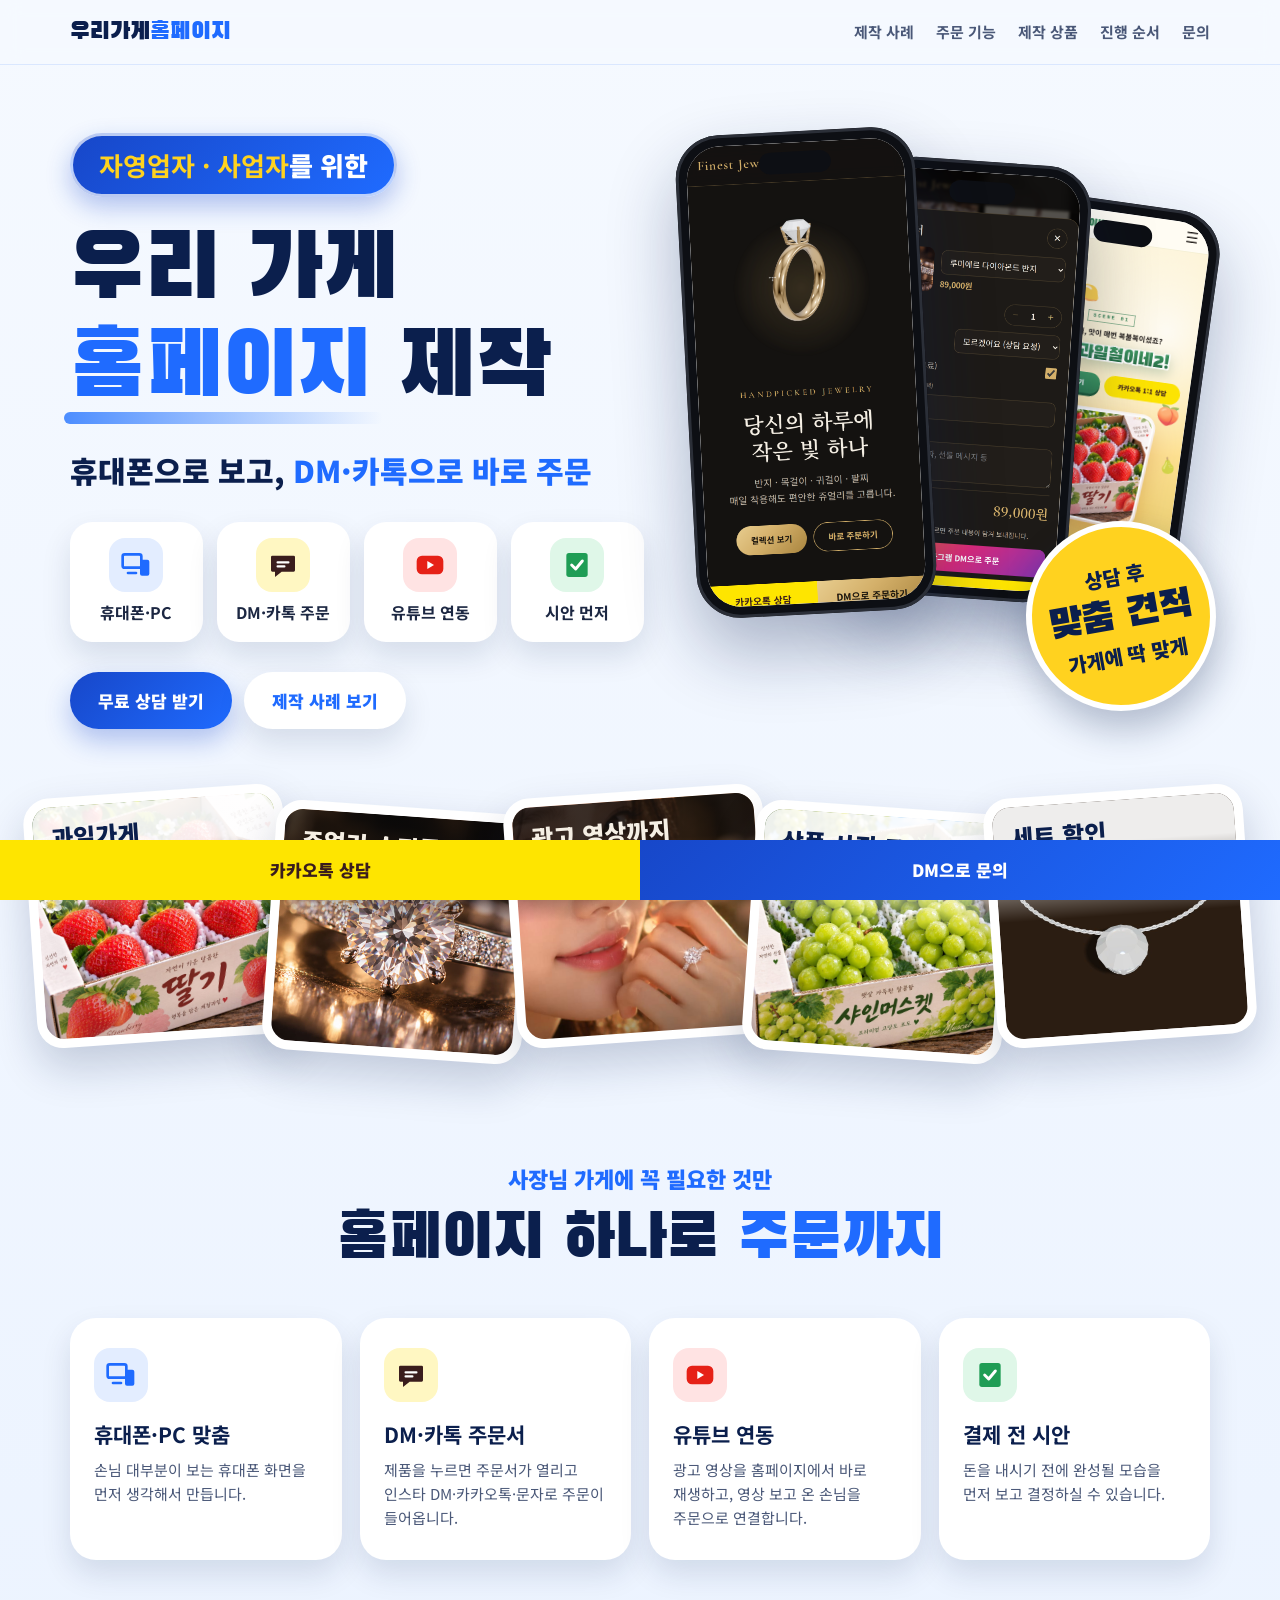
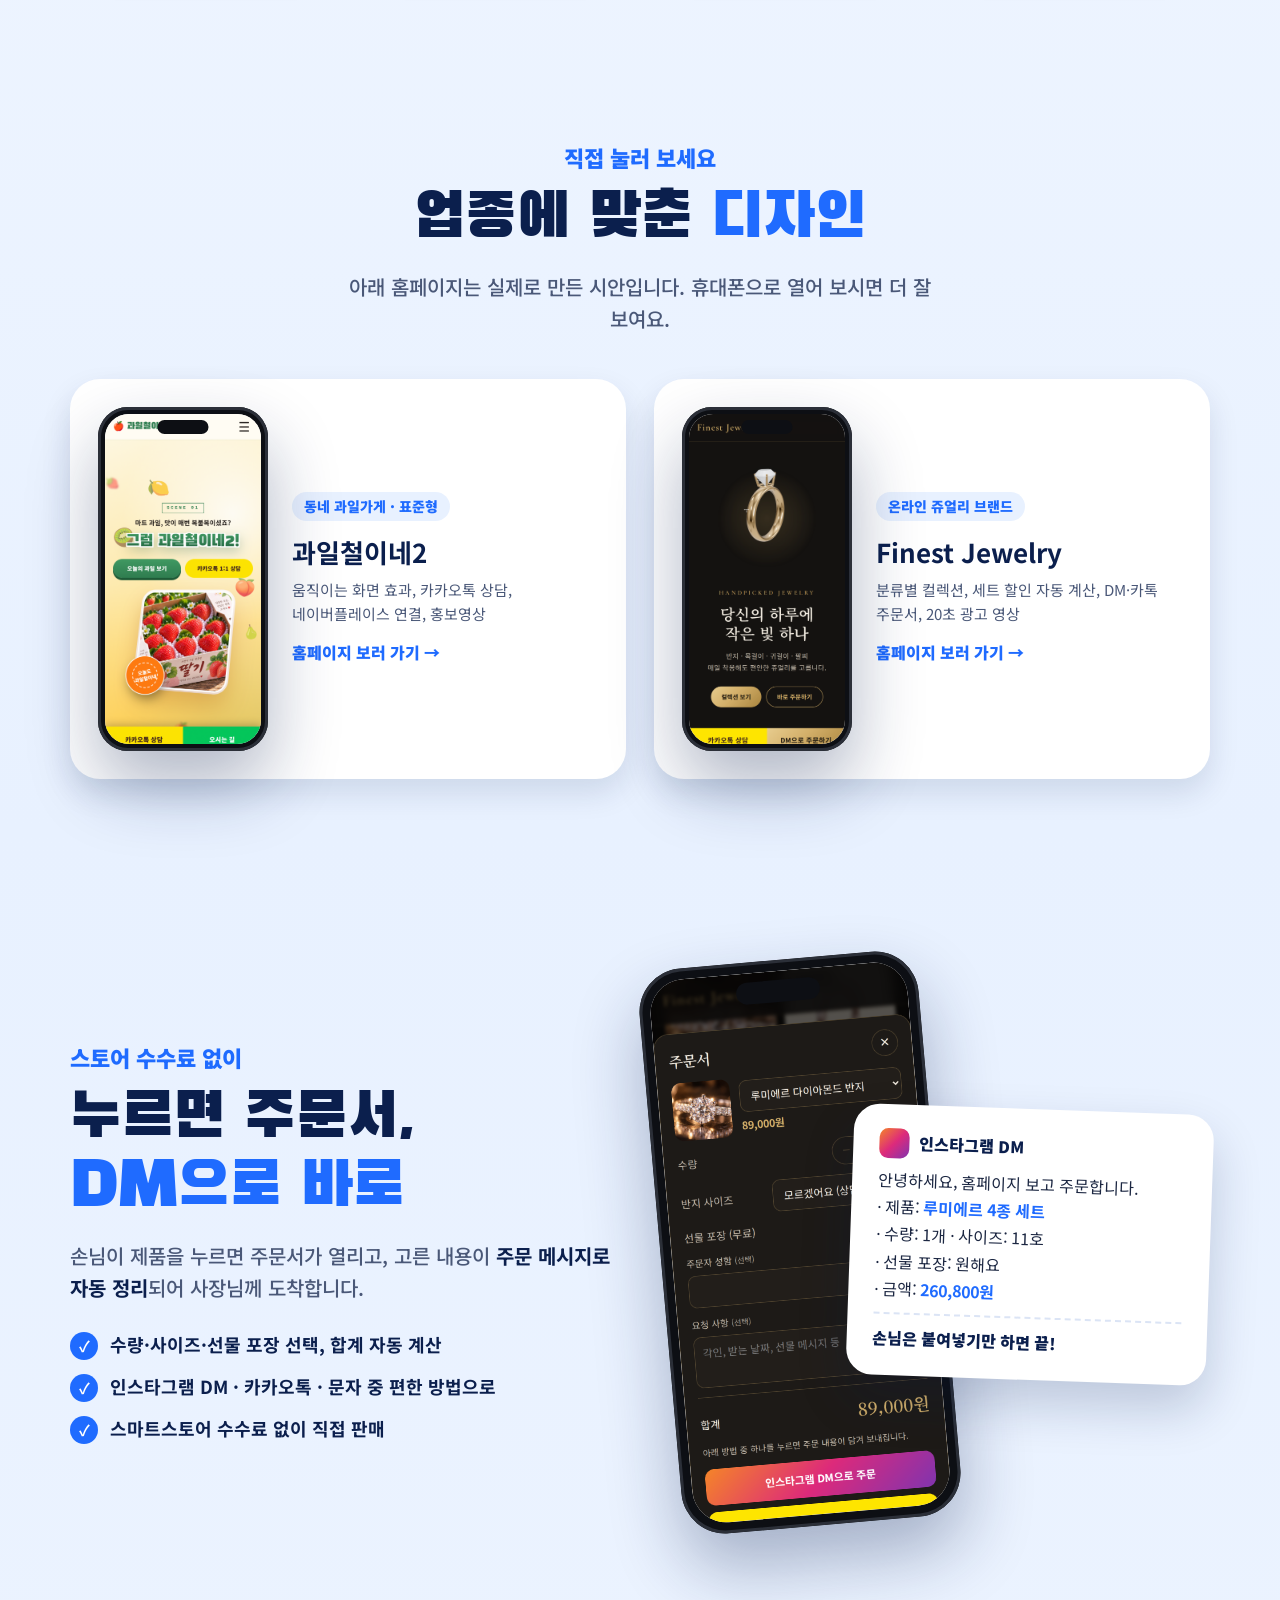
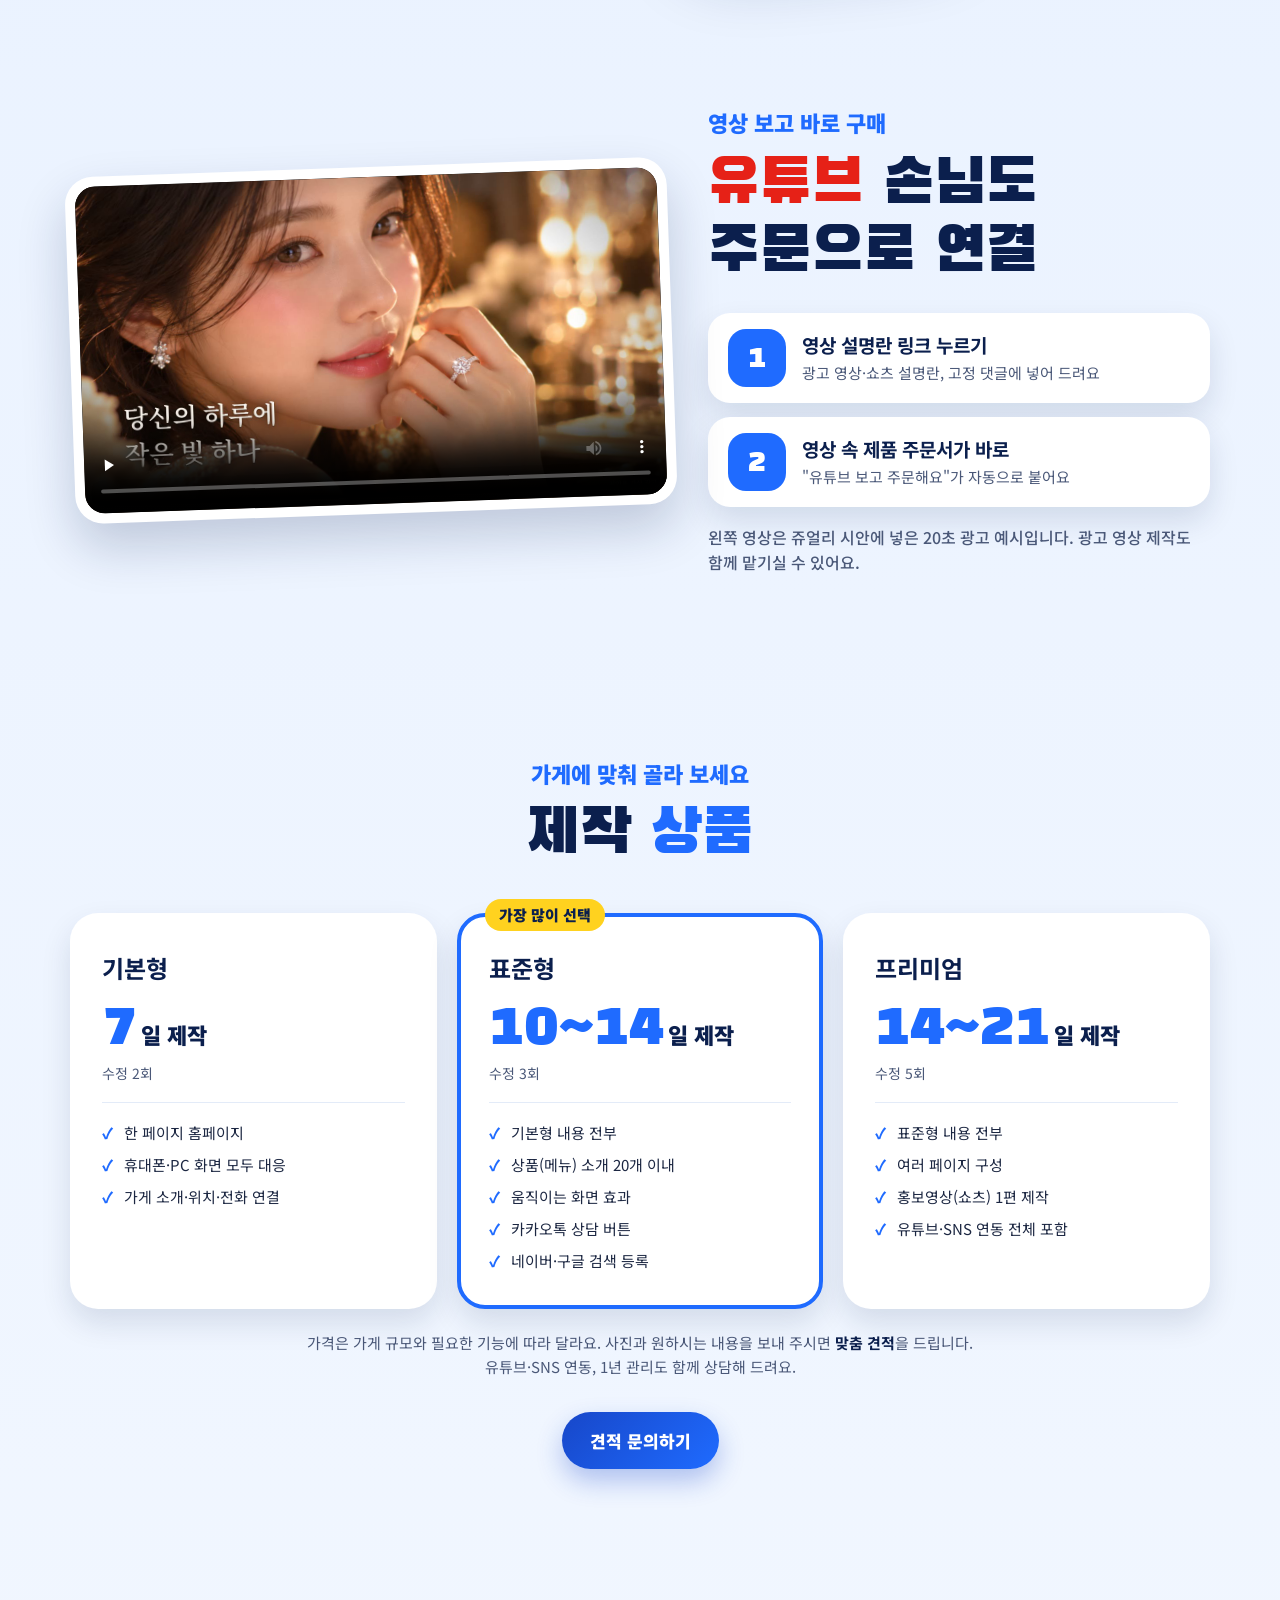
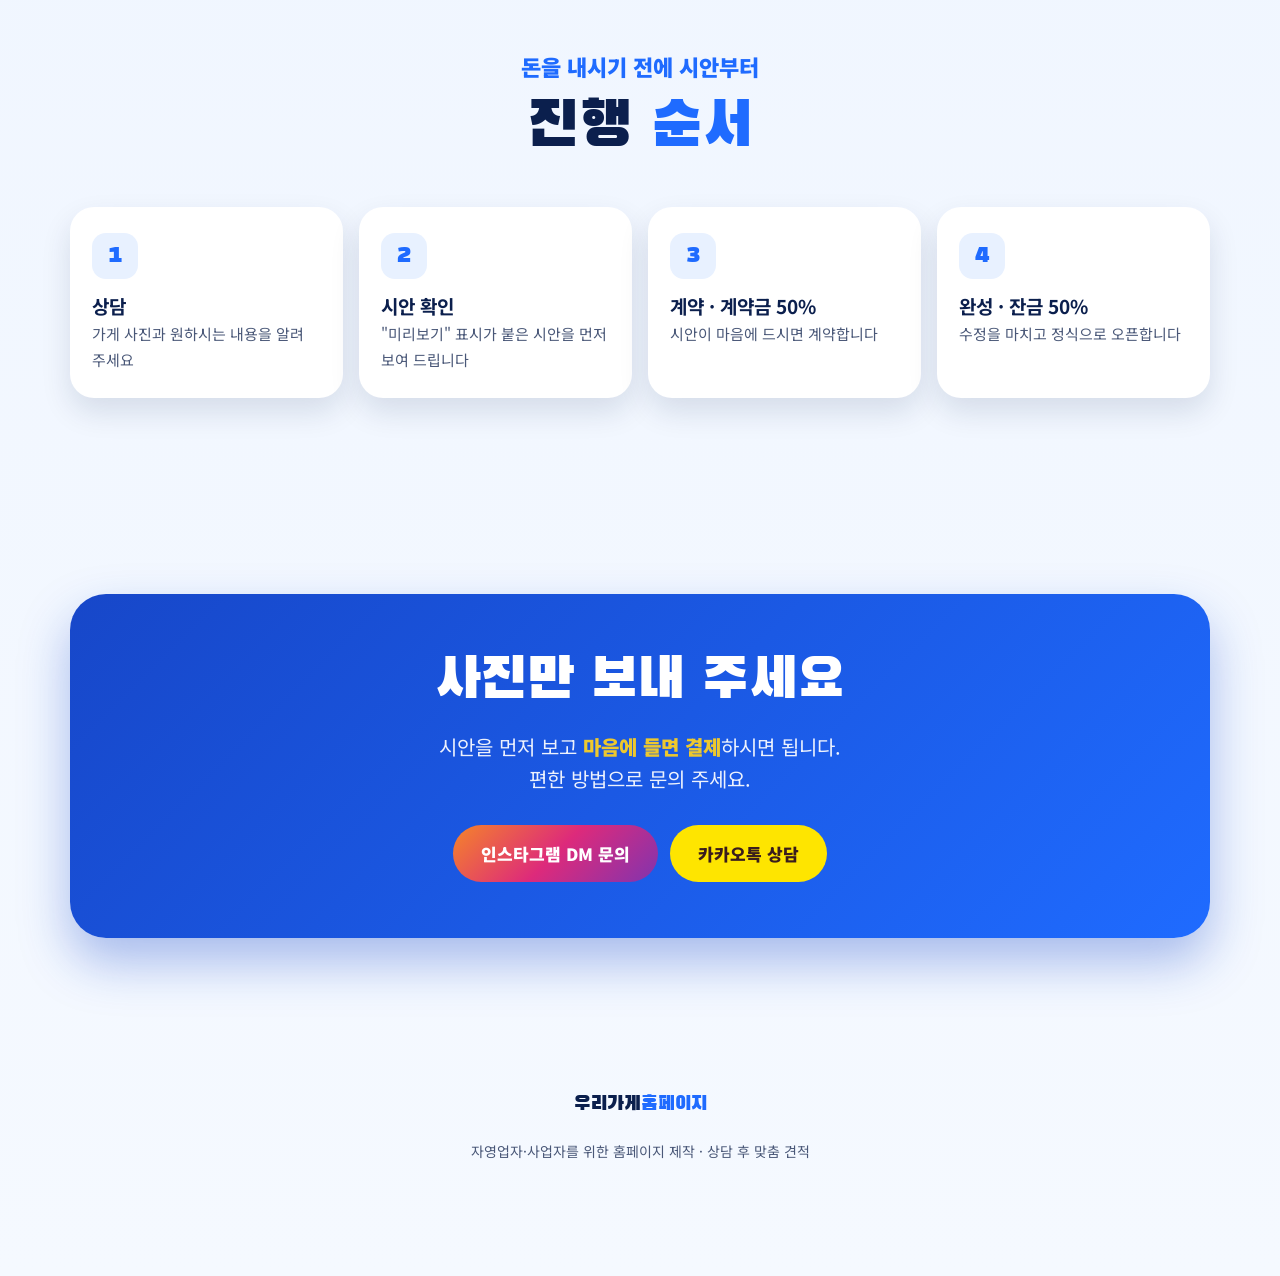
==== commit d4558eb0: "제작 가격 비공개: 홈페이지·카드뉴스에서 금액을 빼고 '상담 후 맞춤 견적'으로 - 첫 화면: 스티커 '상담 후 맞춤 견적', 가격 구역 → '제작 상품'(상품별 제작 기간·수정 " ====
--- a/index.html
+++ b/index.html
@@ -5,11 +5,11 @@
 <!-- 첫 화면: 홈페이지 제작 서비스 소개 (카드뉴스·배너와 같은 디자인) · 과일철이네2 시안은 preview/ 에 있습니다 -->
 <meta name="viewport" content="width=device-width, initial-scale=1.0, viewport-fit=cover" />
 <title>우리 가게 홈페이지 제작 | 휴대폰으로 보고 DM·카톡으로 바로 주문</title>
-<meta name="description" content="자영업자·사업자를 위한 홈페이지 제작. 휴대폰·PC 맞춤, DM·카톡 주문서, 유튜브 연동. 결제 전에 시안부터 확인하세요. 제작비 50만 원부터(VAT 별도)." />
+<meta name="description" content="자영업자·사업자를 위한 홈페이지 제작. 휴대폰·PC 맞춤, DM·카톡 주문서, 유튜브 연동. 결제 전에 시안부터 확인하세요. 가게에 맞춰 견적을 드립니다." />
 <meta name="theme-color" content="#1f6bff" />
 <meta property="og:type" content="website" />
 <meta property="og:title" content="우리 가게 홈페이지 제작" />
-<meta property="og:description" content="휴대폰으로 보고, DM·카톡으로 바로 주문받는 홈페이지. 제작비 50만 원부터(VAT 별도)." />
+<meta property="og:description" content="휴대폰으로 보고, DM·카톡으로 바로 주문받는 홈페이지. 결제 전에 시안부터 확인하세요." />
 <meta property="og:image" content="https://okaissem.github.io/cardnews/00-banner.png" />
 <meta property="og:url" content="https://okaissem.github.io/" />
 <link rel="canonical" href="https://okaissem.github.io/" />
@@ -124,12 +124,12 @@
   }
   .sticker .big { font-family: var(--display); font-weight: 400; line-height: 1; }
   .hero-art .sticker { width: 190px; height: 190px; right: -6px; bottom: 30px; font-size: 20px; }
-  .hero-art .sticker .big { font-size: 52px; }
+  .hero-art .sticker .big { font-size: 40px; margin: 4px 0; }
   @media (max-width: 900px) {
     .hero .wrap { grid-template-columns: 1fr; }
     .hero-art { height: 520px; max-width: 520px; width: 100%; margin: 10px auto 0; }
     .hero-art .sticker { width: 150px; height: 150px; font-size: 16px; }
-    .hero-art .sticker .big { font-size: 40px; }
+    .hero-art .sticker .big { font-size: 31px; }
   }
   @media (max-width: 520px) {
     .chips { grid-template-columns: repeat(2, 1fr); gap: 10px; }
@@ -289,7 +289,7 @@
     <nav class="nav" aria-label="메뉴">
       <a href="#works">제작 사례</a>
       <a href="#order">주문 기능</a>
-      <a href="#price">가격</a>
+      <a href="#price">제작 상품</a>
       <a href="#process">진행 순서</a>
       <a href="#contact">문의</a>
     </nav>
@@ -320,7 +320,7 @@
         <div class="phone p3"><div class="screen"><img src="cardnews/src/shots/fruit-m.png" alt="" /></div></div>
         <div class="phone p2"><div class="screen"><img src="cardnews/src/shots/jw-m-order.png" alt="" style="object-position:50% 20%" /></div></div>
         <div class="phone p1"><div class="screen"><img src="cardnews/src/shots/jw-m.png" alt="" /></div></div>
-        <div class="sticker"><span>제작비</span><span class="big">50만 원</span><span>부터 · VAT 별도</span></div>
+        <div class="sticker"><span>상담 후</span><span class="big">맞춤 견적</span><span>가게에 딱 맞게</span></div>
       </div>
     </div>
   </section>
@@ -416,17 +416,18 @@
   <!-- 가격 -->
   <section class="reveal" id="price">
     <div class="wrap center">
-      <p class="kicker">결제 전에 시안 먼저 보세요</p>
-      <h2 class="display title">제작 <span class="hl">가격</span></h2>
+      <p class="kicker">가게에 맞춰 골라 보세요</p>
+      <h2 class="display title">제작 <span class="hl">상품</span></h2>
       <div class="plans">
-        <div class="plan"><b>기본형</b><div class="price">50<small>만 원</small></div><div class="meta">제작 7일 · 수정 2회</div>
+        <div class="plan"><b>기본형</b><div class="price">7<small>일 제작</small></div><div class="meta">수정 2회</div>
           <ul><li>한 페이지 홈페이지</li><li>휴대폰·PC 화면 모두 대응</li><li>가게 소개·위치·전화 연결</li></ul></div>
-        <div class="plan best"><span class="tag">가장 많이 선택</span><b>표준형</b><div class="price">90<small>만 원</small></div><div class="meta">제작 10~14일 · 수정 3회</div>
+        <div class="plan best"><span class="tag">가장 많이 선택</span><b>표준형</b><div class="price">10~14<small>일 제작</small></div><div class="meta">수정 3회</div>
           <ul><li>기본형 내용 전부</li><li>상품(메뉴) 소개 20개 이내</li><li>움직이는 화면 효과</li><li>카카오톡 상담 버튼</li><li>네이버·구글 검색 등록</li></ul></div>
-        <div class="plan"><b>프리미엄</b><div class="price">150<small>만 원</small></div><div class="meta">제작 14~21일 · 수정 5회</div>
+        <div class="plan"><b>프리미엄</b><div class="price">14~21<small>일 제작</small></div><div class="meta">수정 5회</div>
           <ul><li>표준형 내용 전부</li><li>여러 페이지 구성</li><li>홍보영상(쇼츠) 1편 제작</li><li>유튜브·SNS 연동 전체 포함</li></ul></div>
       </div>
-      <p class="price-note">※ 모든 금액 VAT 별도 · 유튜브·SNS 연동, 1년 관리 패키지는 <a href="pricing/" style="color:var(--blue);font-weight:900">자세한 가격표</a>에서 확인하세요.</p>
+      <p class="price-note">가격은 가게 규모와 필요한 기능에 따라 달라요. 사진과 원하시는 내용을 보내 주시면 <b style="color:var(--navy)">맞춤 견적</b>을 드립니다.<br />유튜브·SNS 연동, 1년 관리도 함께 상담해 드려요.</p>
+      <a class="btn btn-blue" href="#contact" style="margin-top:18px">견적 문의하기</a>
     </div>
   </section>
 
@@ -459,7 +460,7 @@
 
 <footer class="footer">
   <p class="logo">우리가게<span style="color:var(--blue)">홈페이지</span></p>
-  <p>자영업자·사업자를 위한 홈페이지 제작 · 모든 금액 VAT 별도</p>
+  <p>자영업자·사업자를 위한 홈페이지 제작 · 상담 후 맞춤 견적</p>
 </footer>
 
 <div class="bottom-bar">
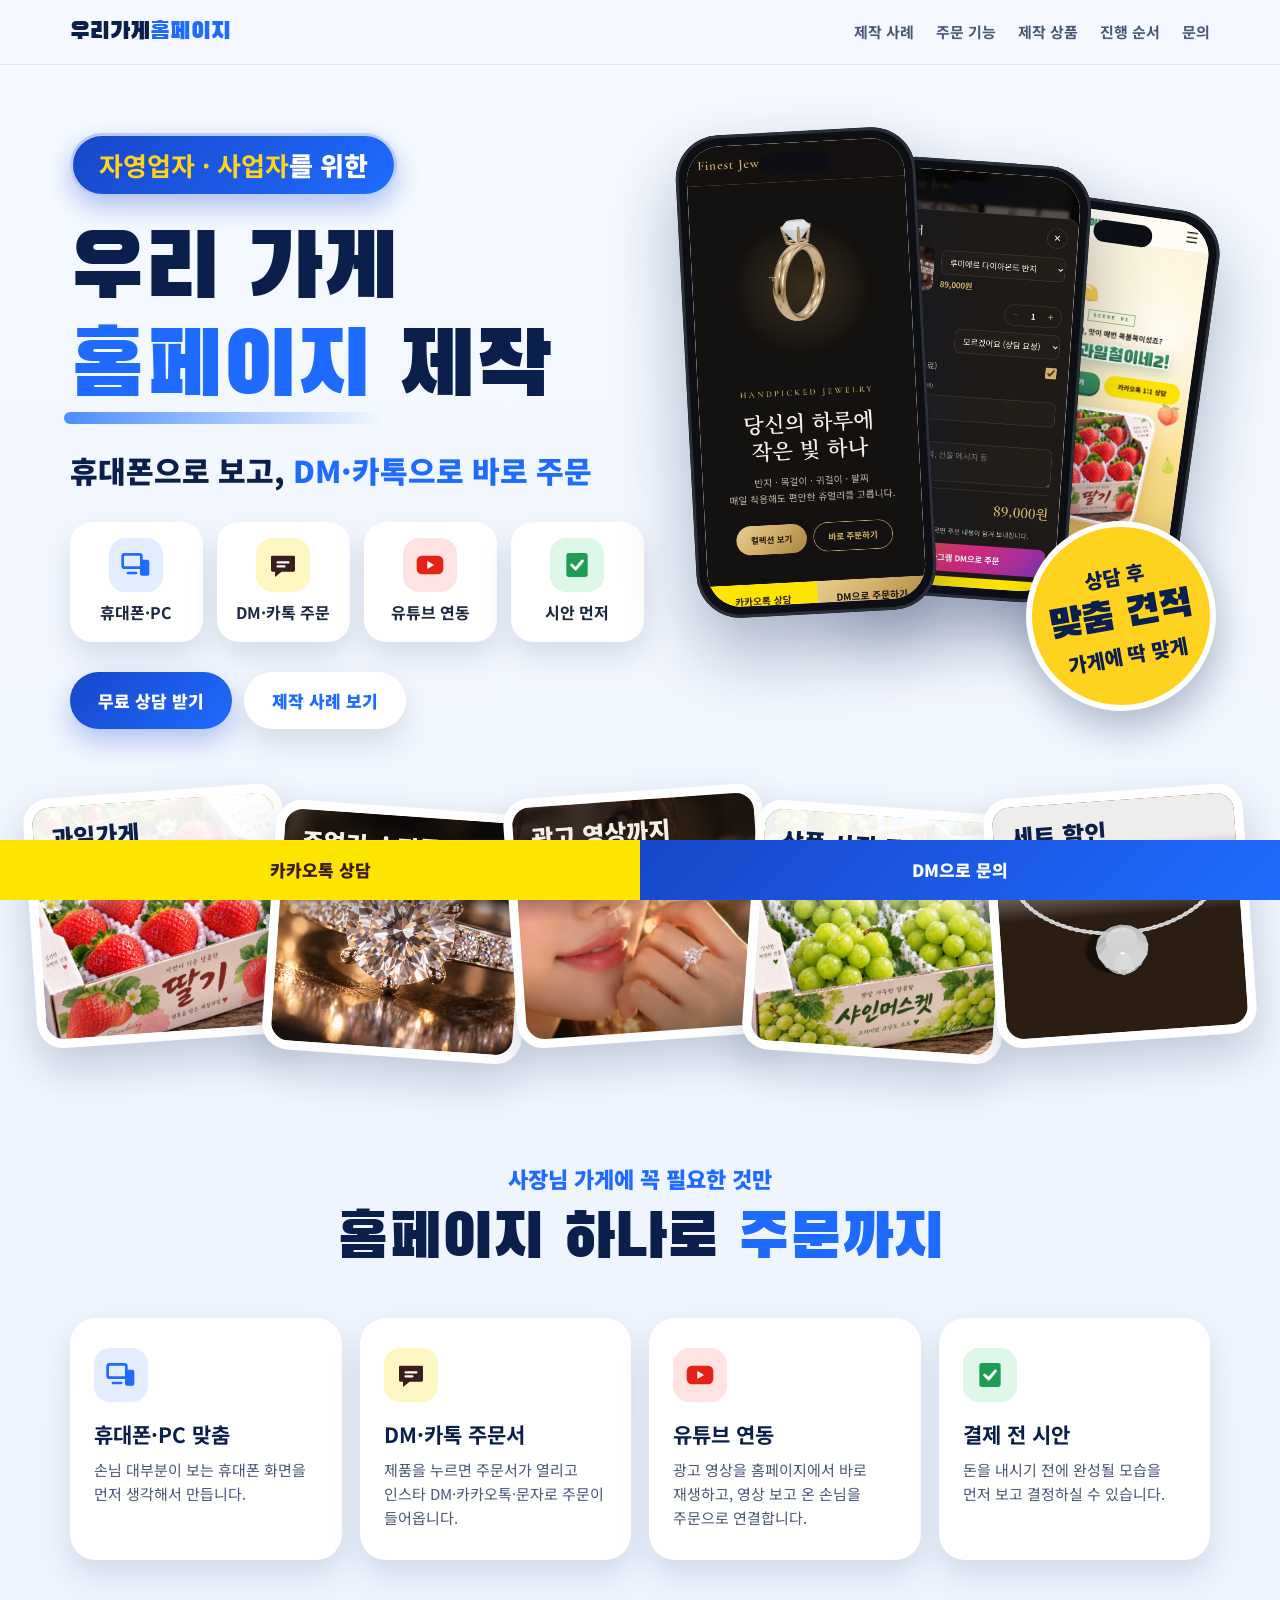
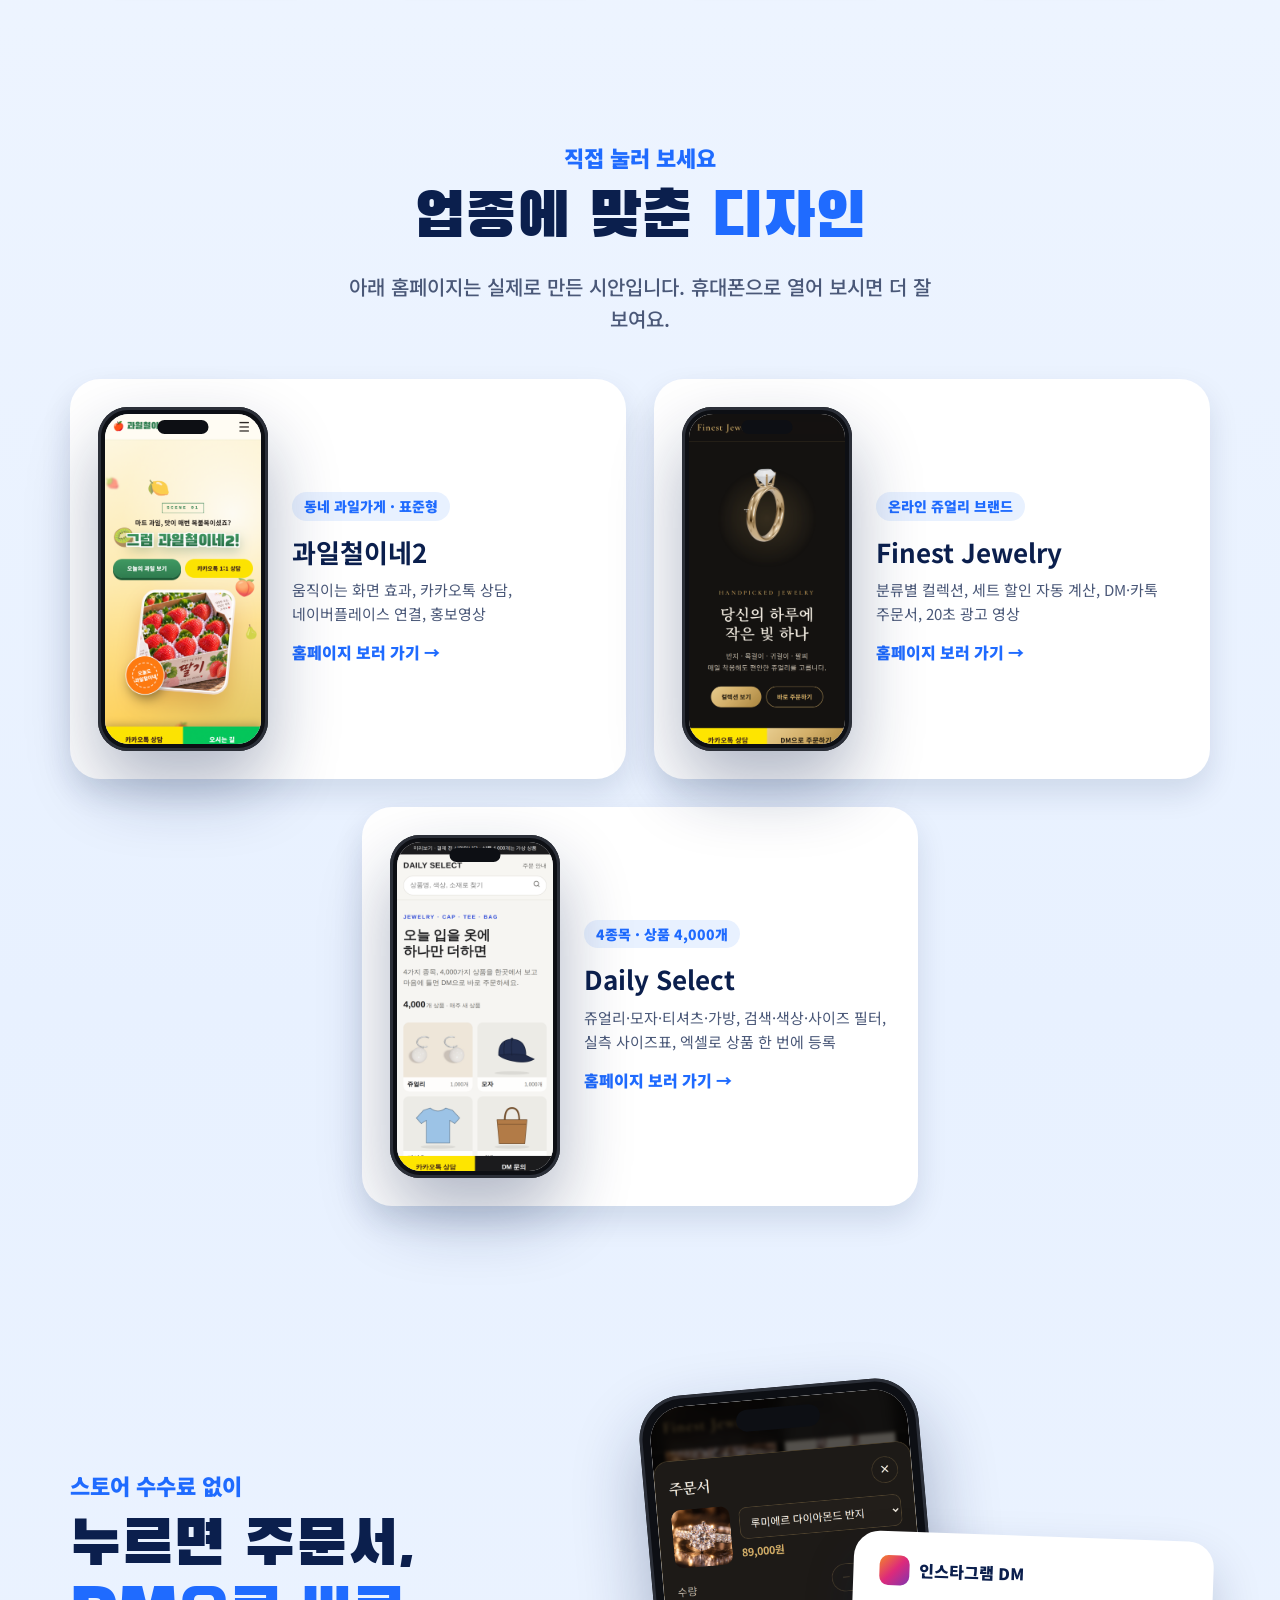
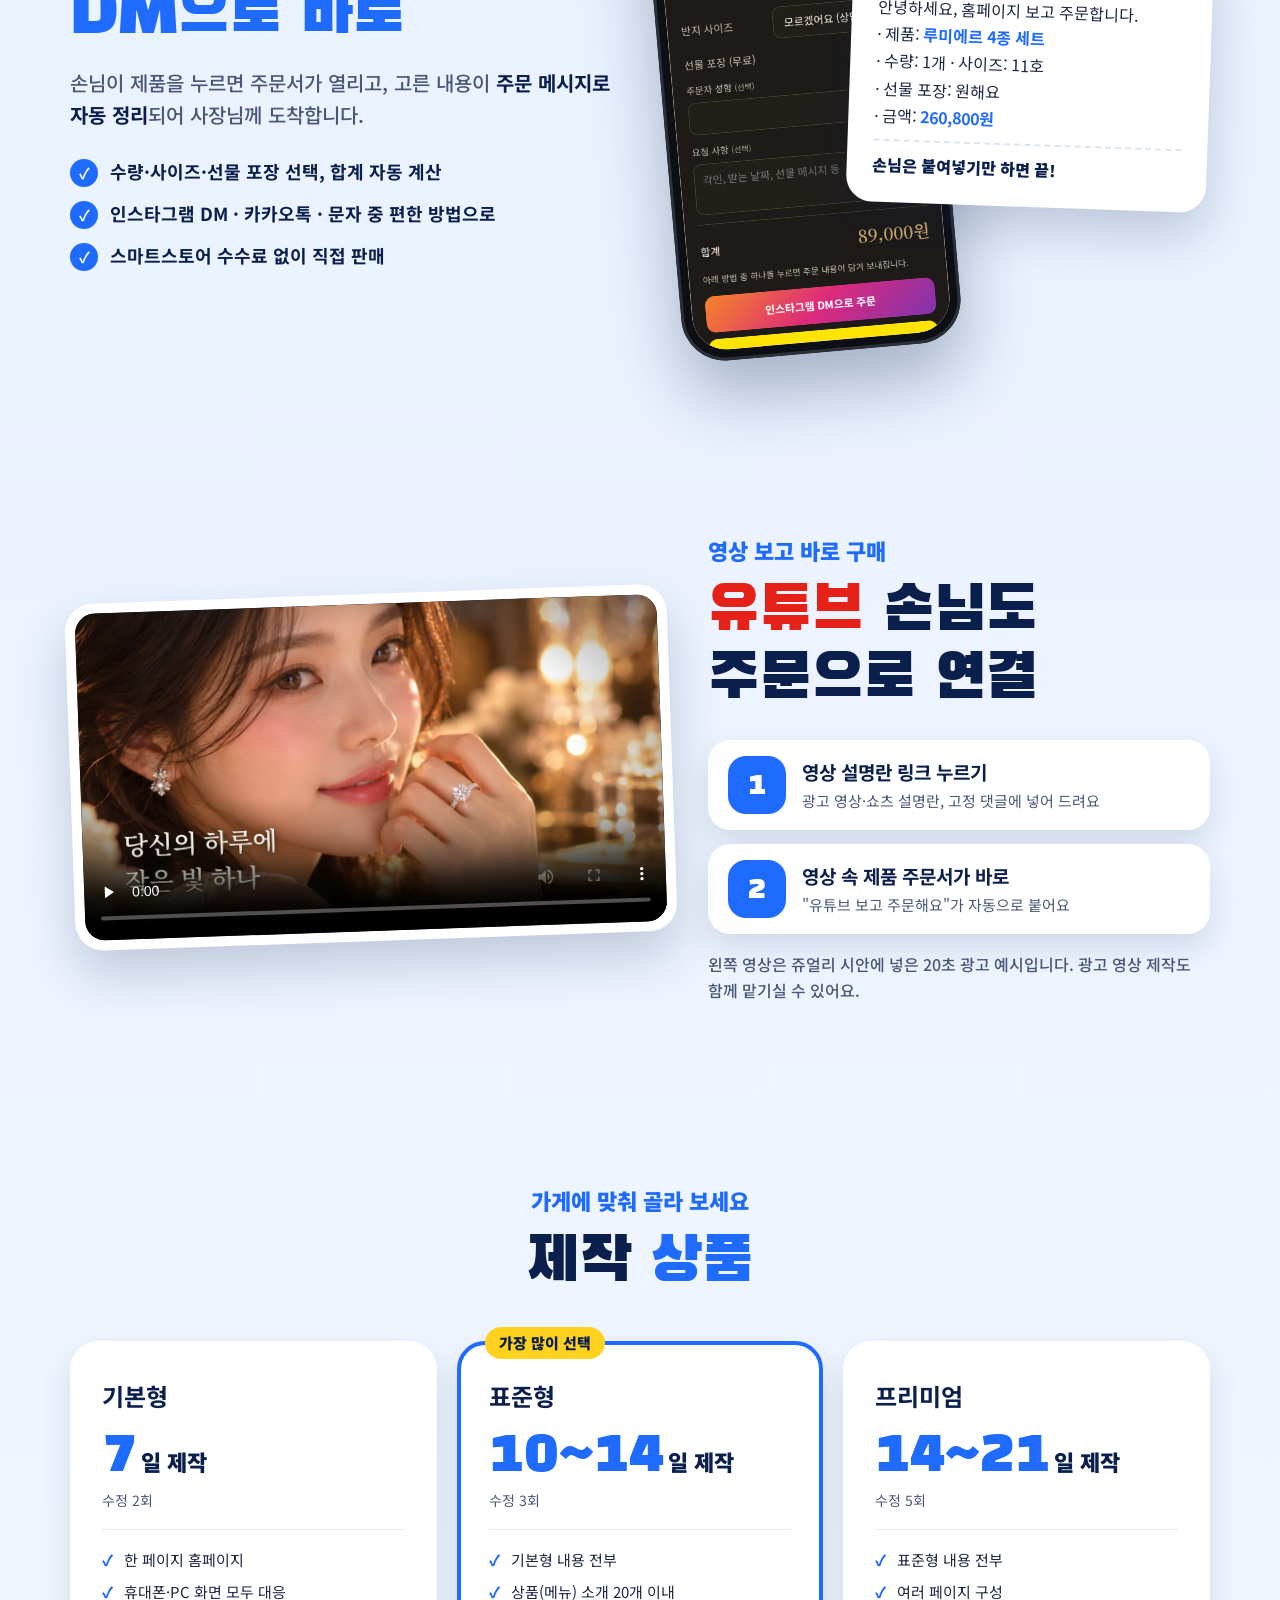
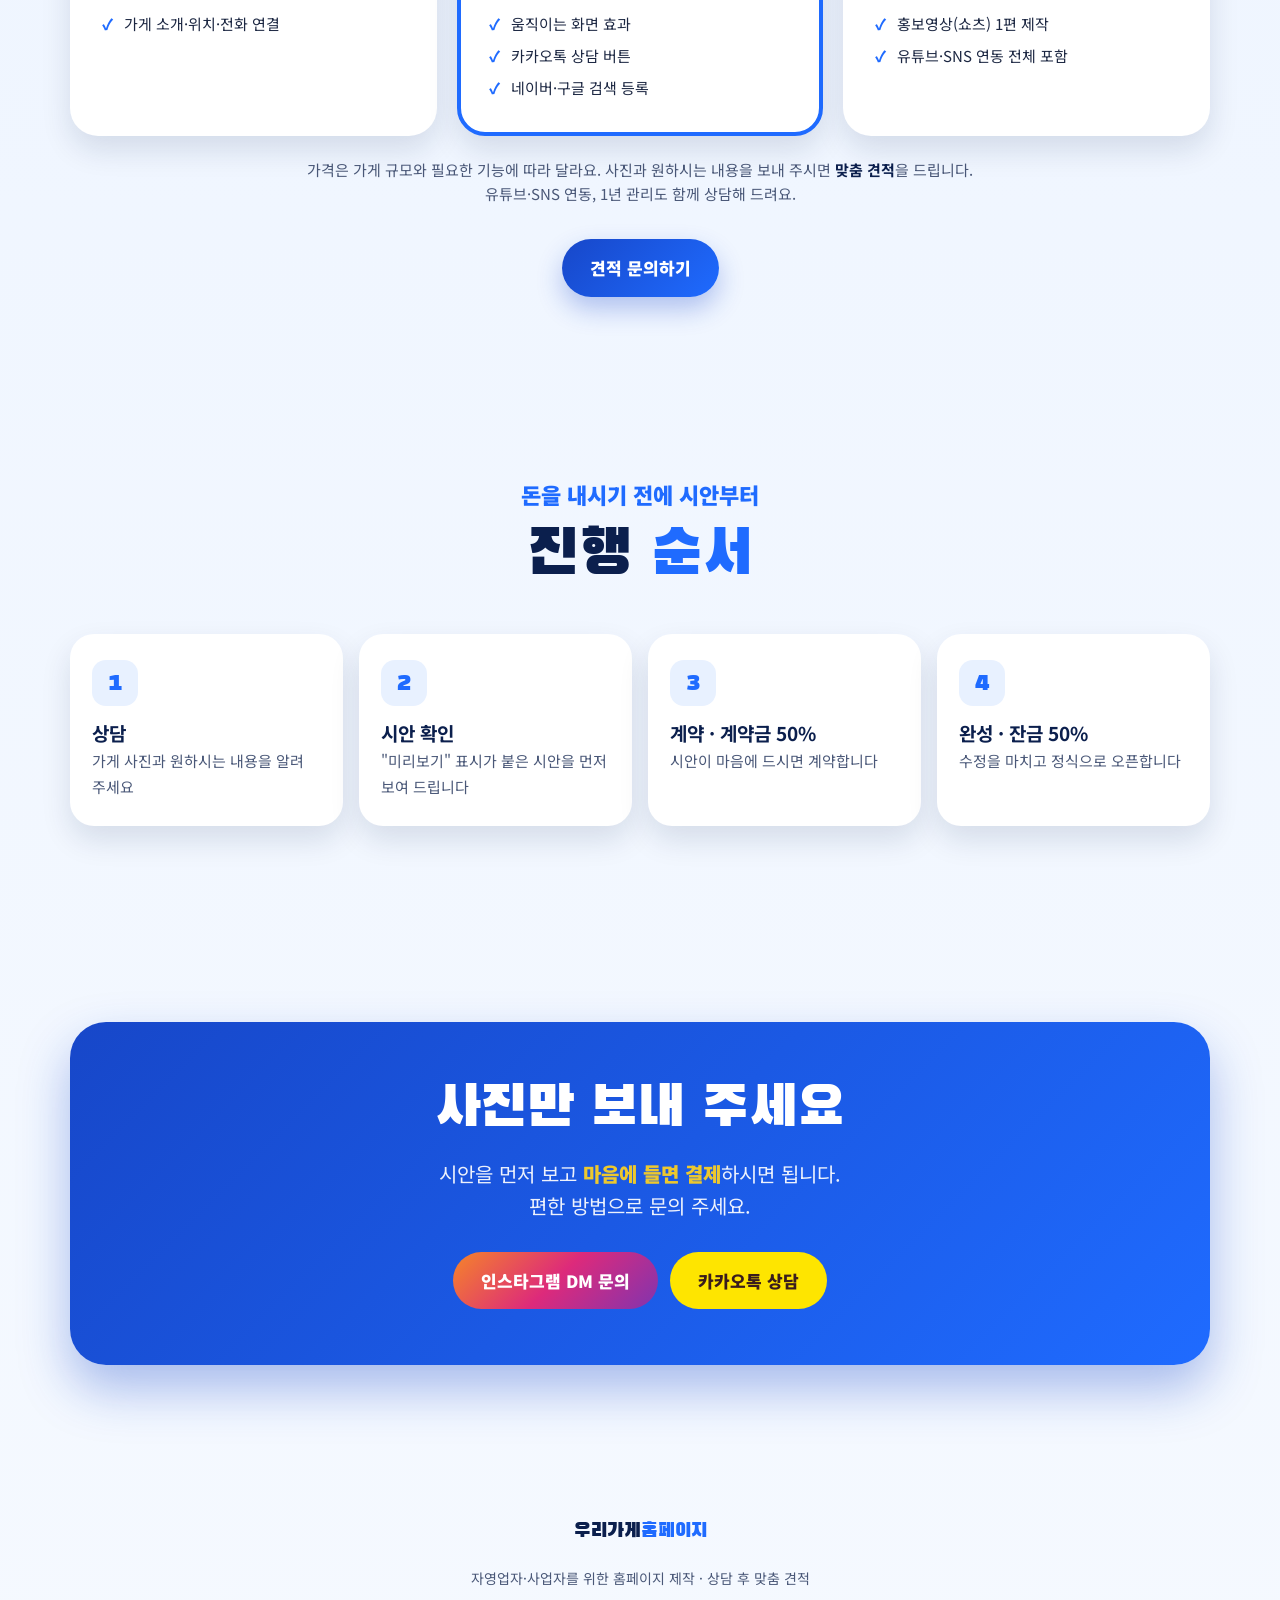
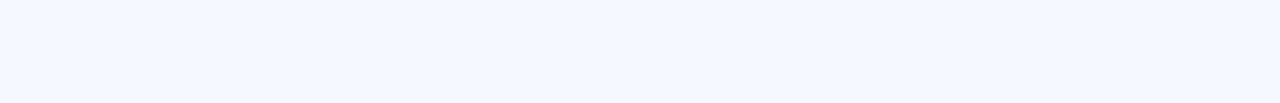
==== commit bb886e72: "4종목 쇼핑몰 시안 추가 (쥬얼리·모자·티셔츠·가방, 상품 4,000개) - shop/: 종목 탭·세부분류, 검색, 색상·사이즈·가격 필터, 정렬, 더 보기(24개씩) - 상품 상" ====
--- a/index.html
+++ b/index.html
@@ -176,6 +176,7 @@
   .work b { display: block; font-size: 26px; color: var(--navy); margin: 10px 0 6px; }
   .work p { margin: 0 0 14px; color: var(--soft); font-size: 15px; }
   .work .go { font-weight: 900; color: var(--blue); }
+  @media (min-width: 901px) { .work:last-child:nth-child(odd) { grid-column: 1 / -1; justify-self: center; width: calc(50% - 14px); } }
   @media (max-width: 900px) { .works { grid-template-columns: 1fr; } }
   @media (max-width: 480px) { .work { grid-template-columns: 120px 1fr; padding: 20px; gap: 16px; } .work b { font-size: 21px; } }
 
@@ -363,6 +364,10 @@
           <div class="phone"><div class="screen"><img src="cardnews/src/shots/jw-m.png" alt="Finest Jewelry 홈페이지 화면" loading="lazy" /></div></div>
           <div style="text-align:left"><span class="tag">온라인 쥬얼리 브랜드</span><b>Finest Jewelry</b><p>분류별 컬렉션, 세트 할인 자동 계산, DM·카톡 주문서, 20초 광고 영상</p><span class="go">홈페이지 보러 가기 →</span></div>
         </a>
+        <a class="work" href="shop/">
+          <div class="phone"><div class="screen"><img src="cardnews/src/shots/shop-m.png" alt="4종목 쇼핑몰 홈페이지 화면" loading="lazy" /></div></div>
+          <div style="text-align:left"><span class="tag">4종목 · 상품 4,000개</span><b>Daily Select</b><p>쥬얼리·모자·티셔츠·가방, 검색·색상·사이즈 필터, 실측 사이즈표, 엑셀로 상품 한 번에 등록</p><span class="go">홈페이지 보러 가기 →</span></div>
+        </a>
       </div>
     </div>
   </section>
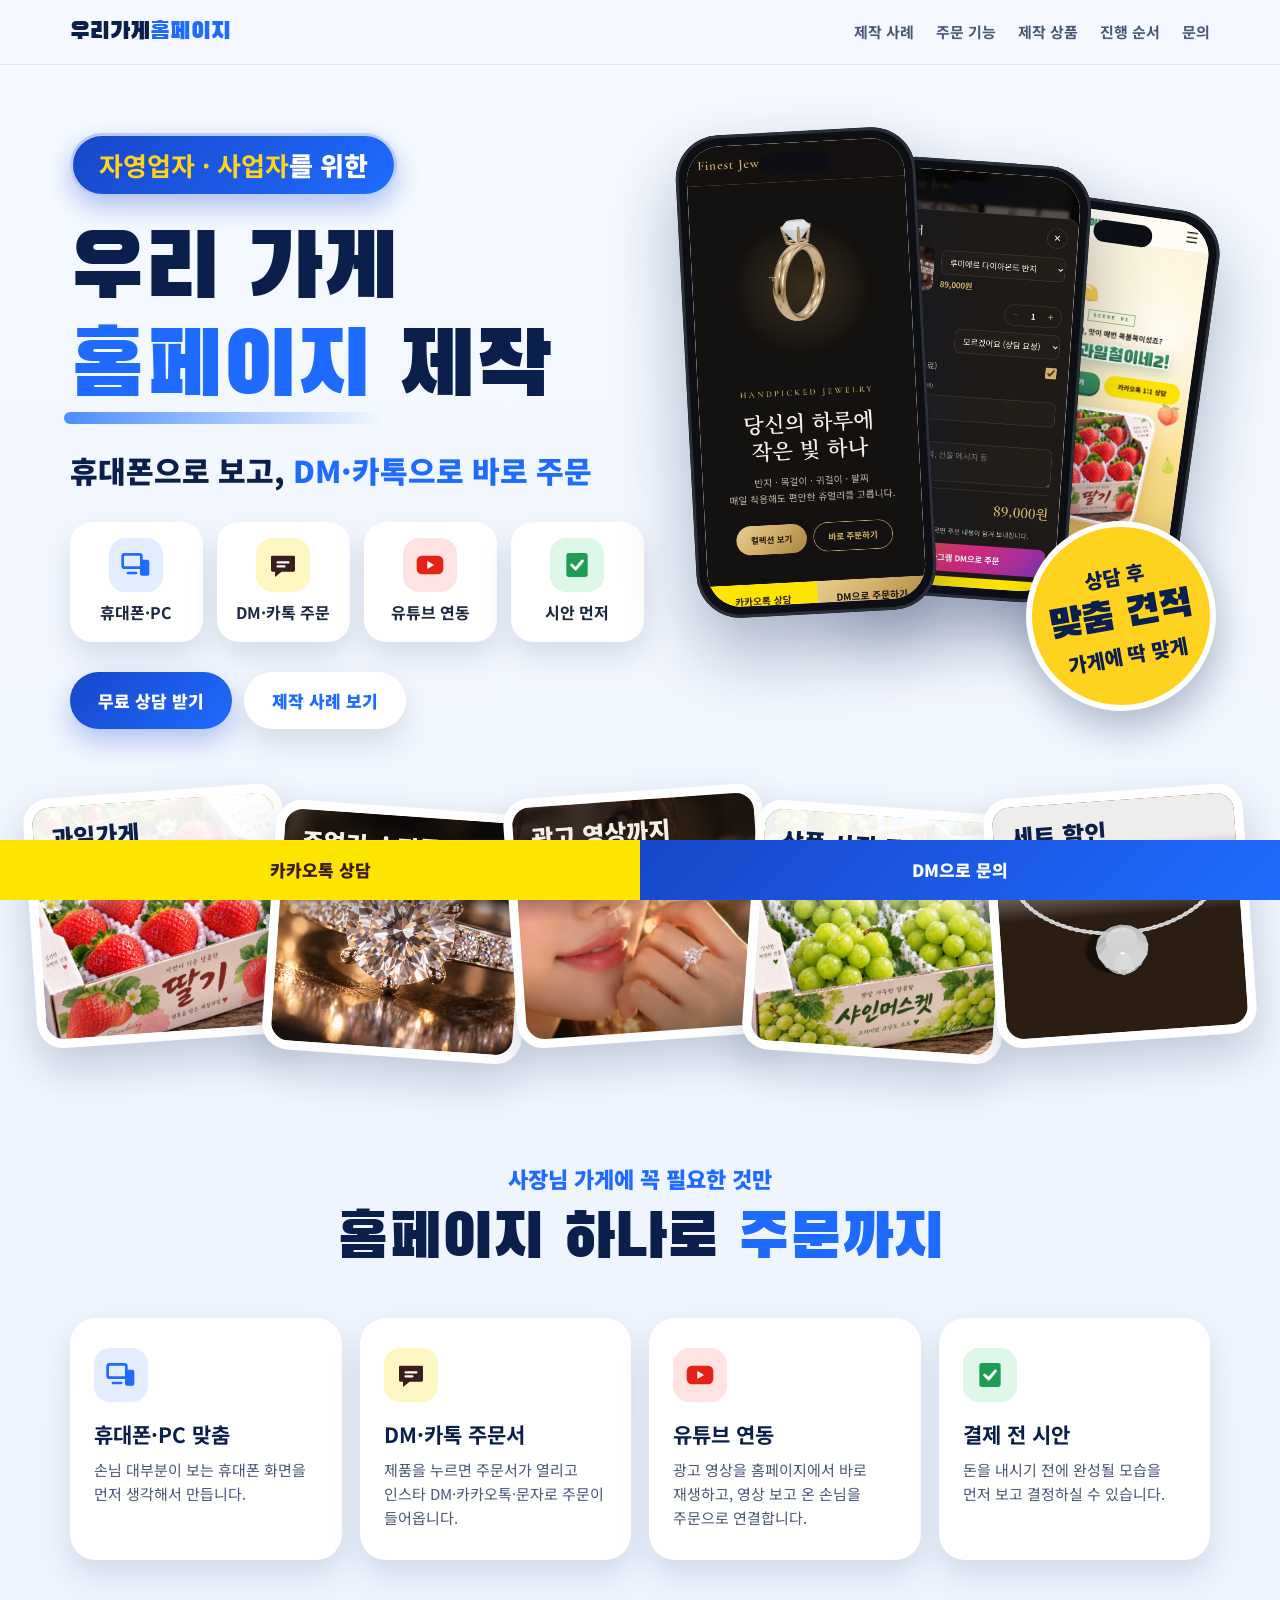
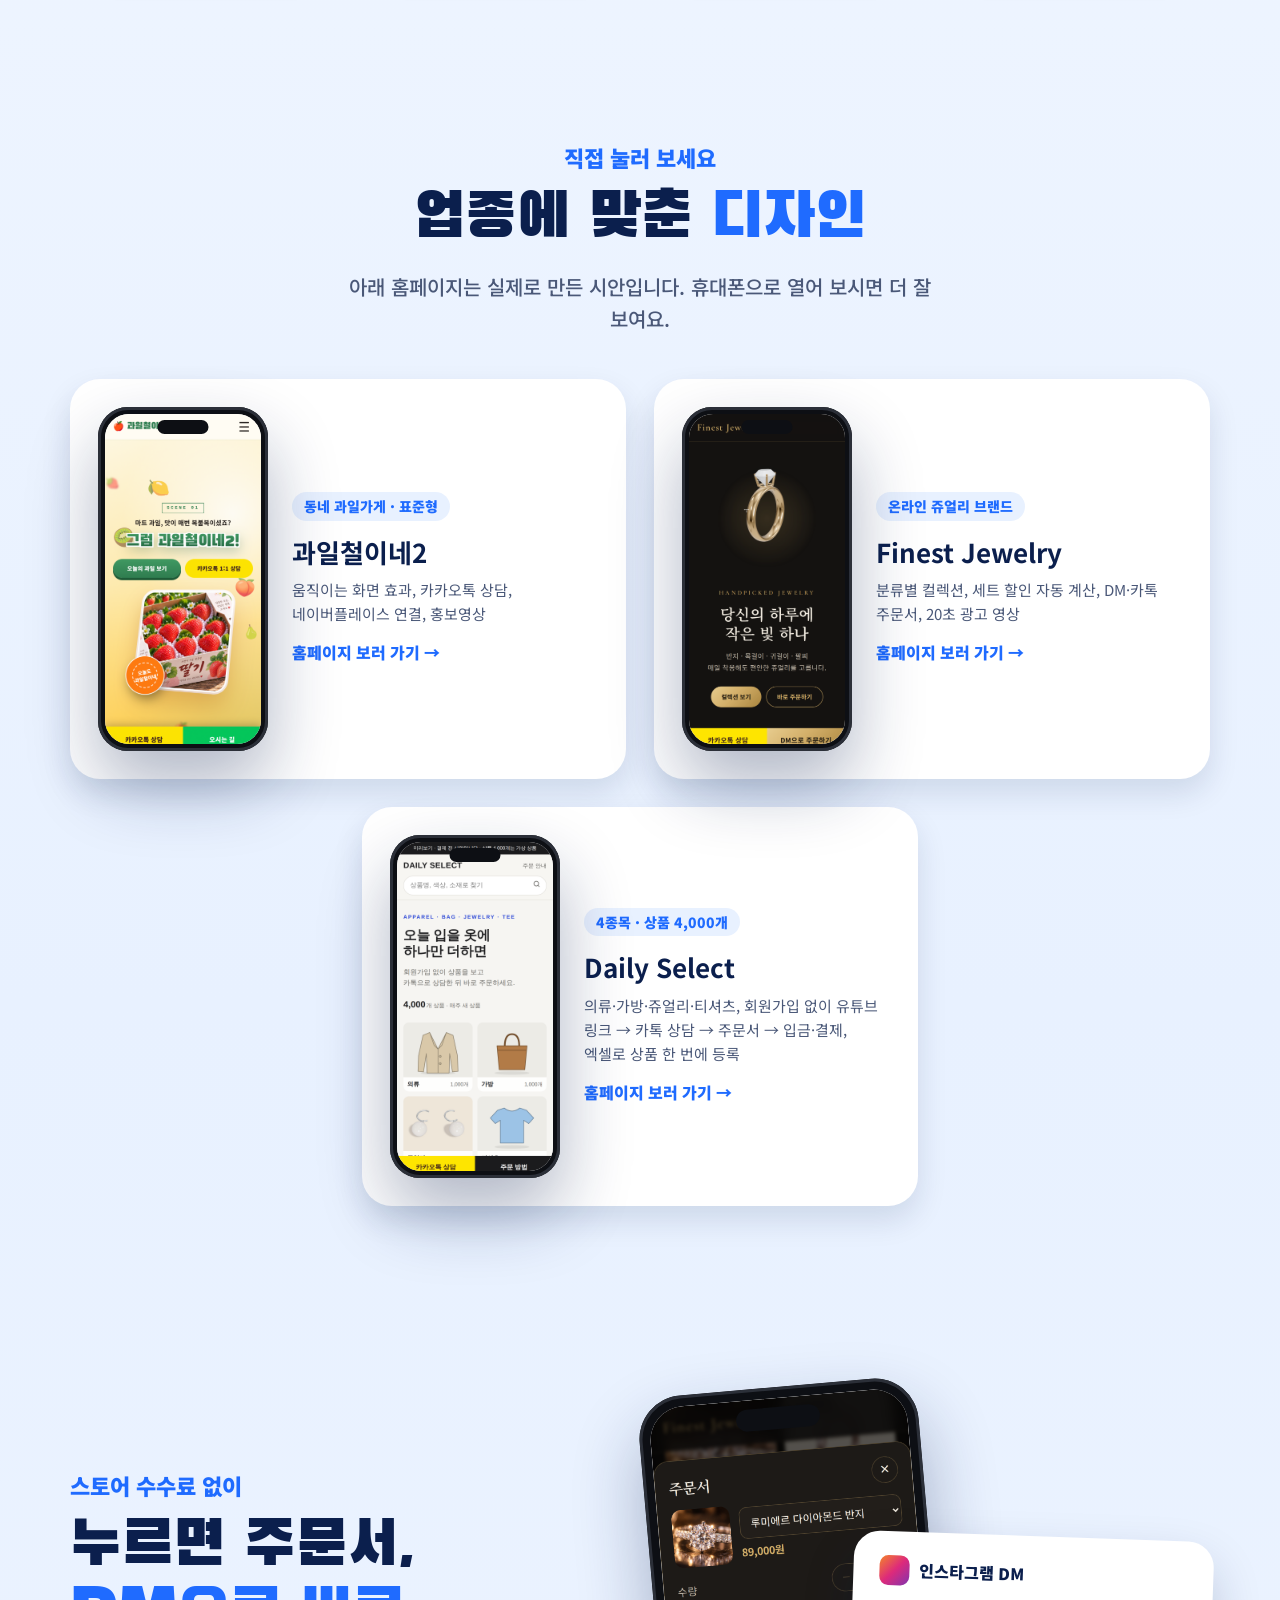
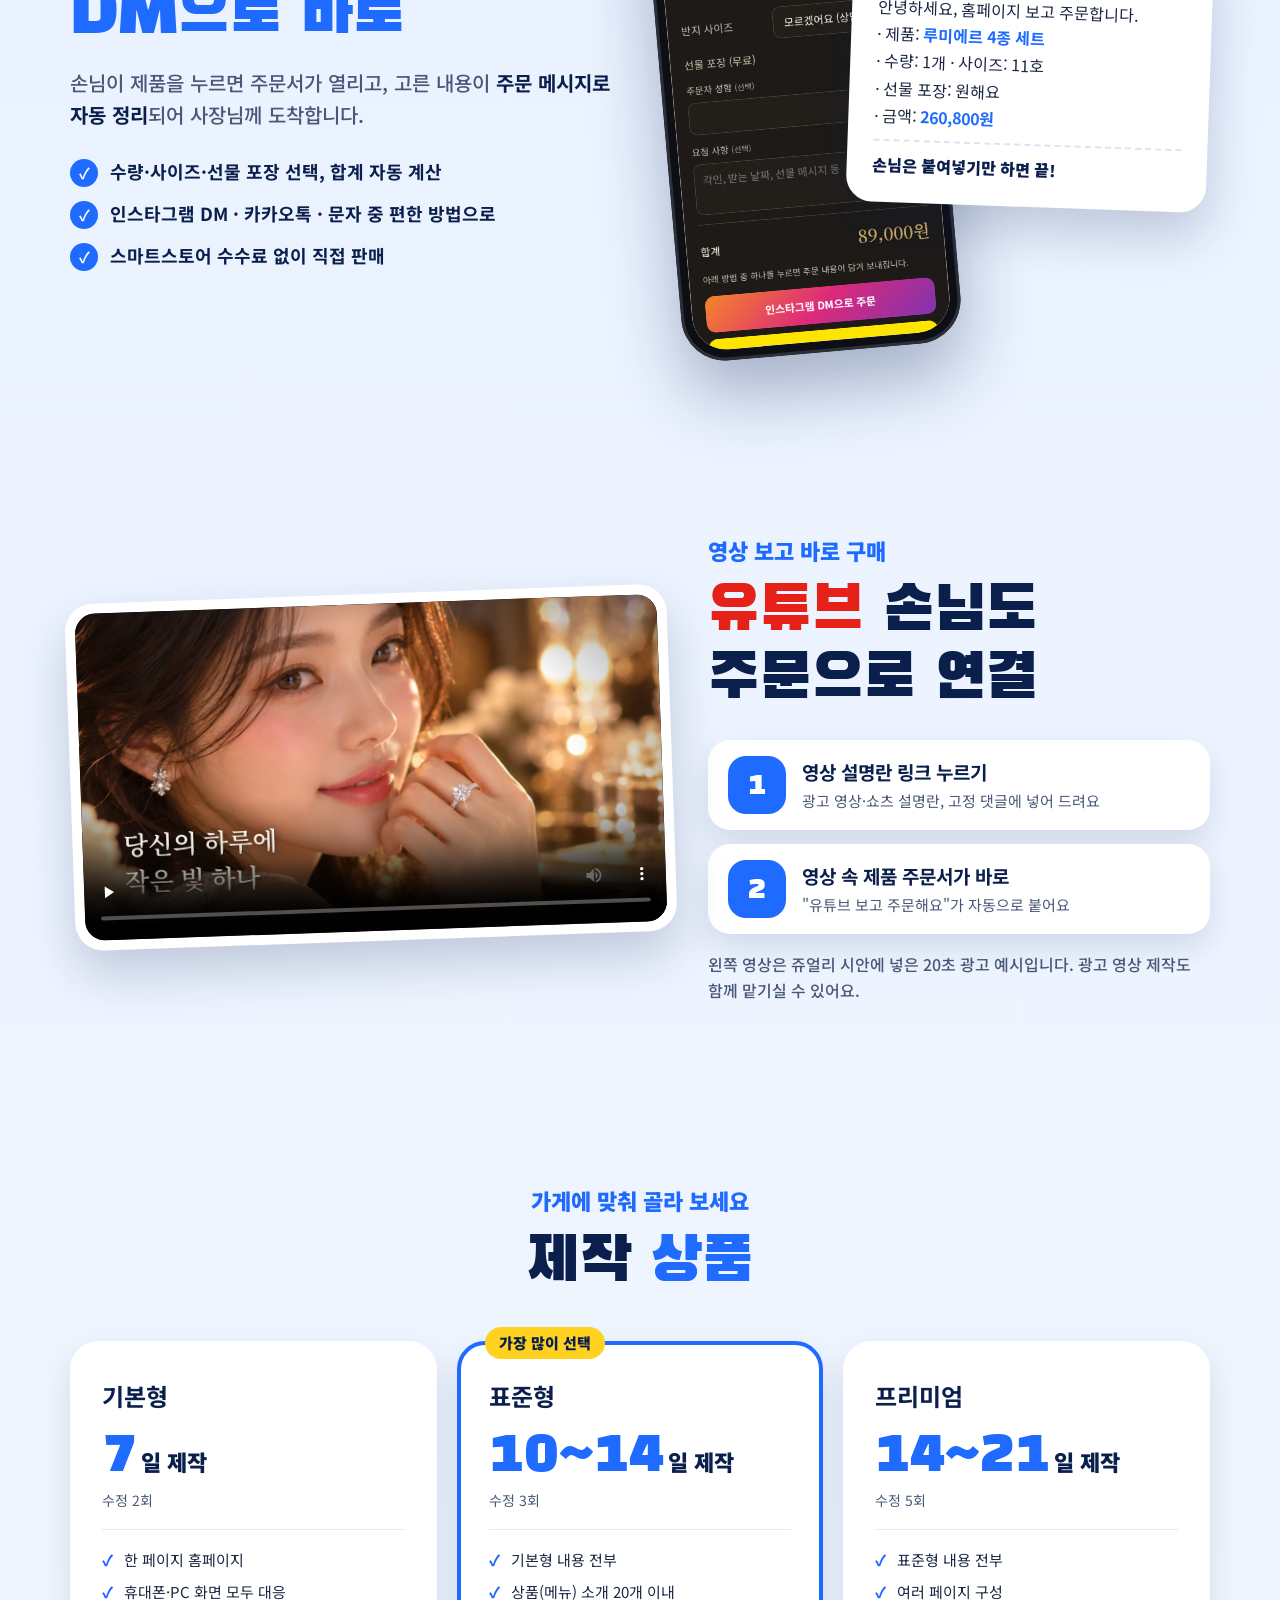
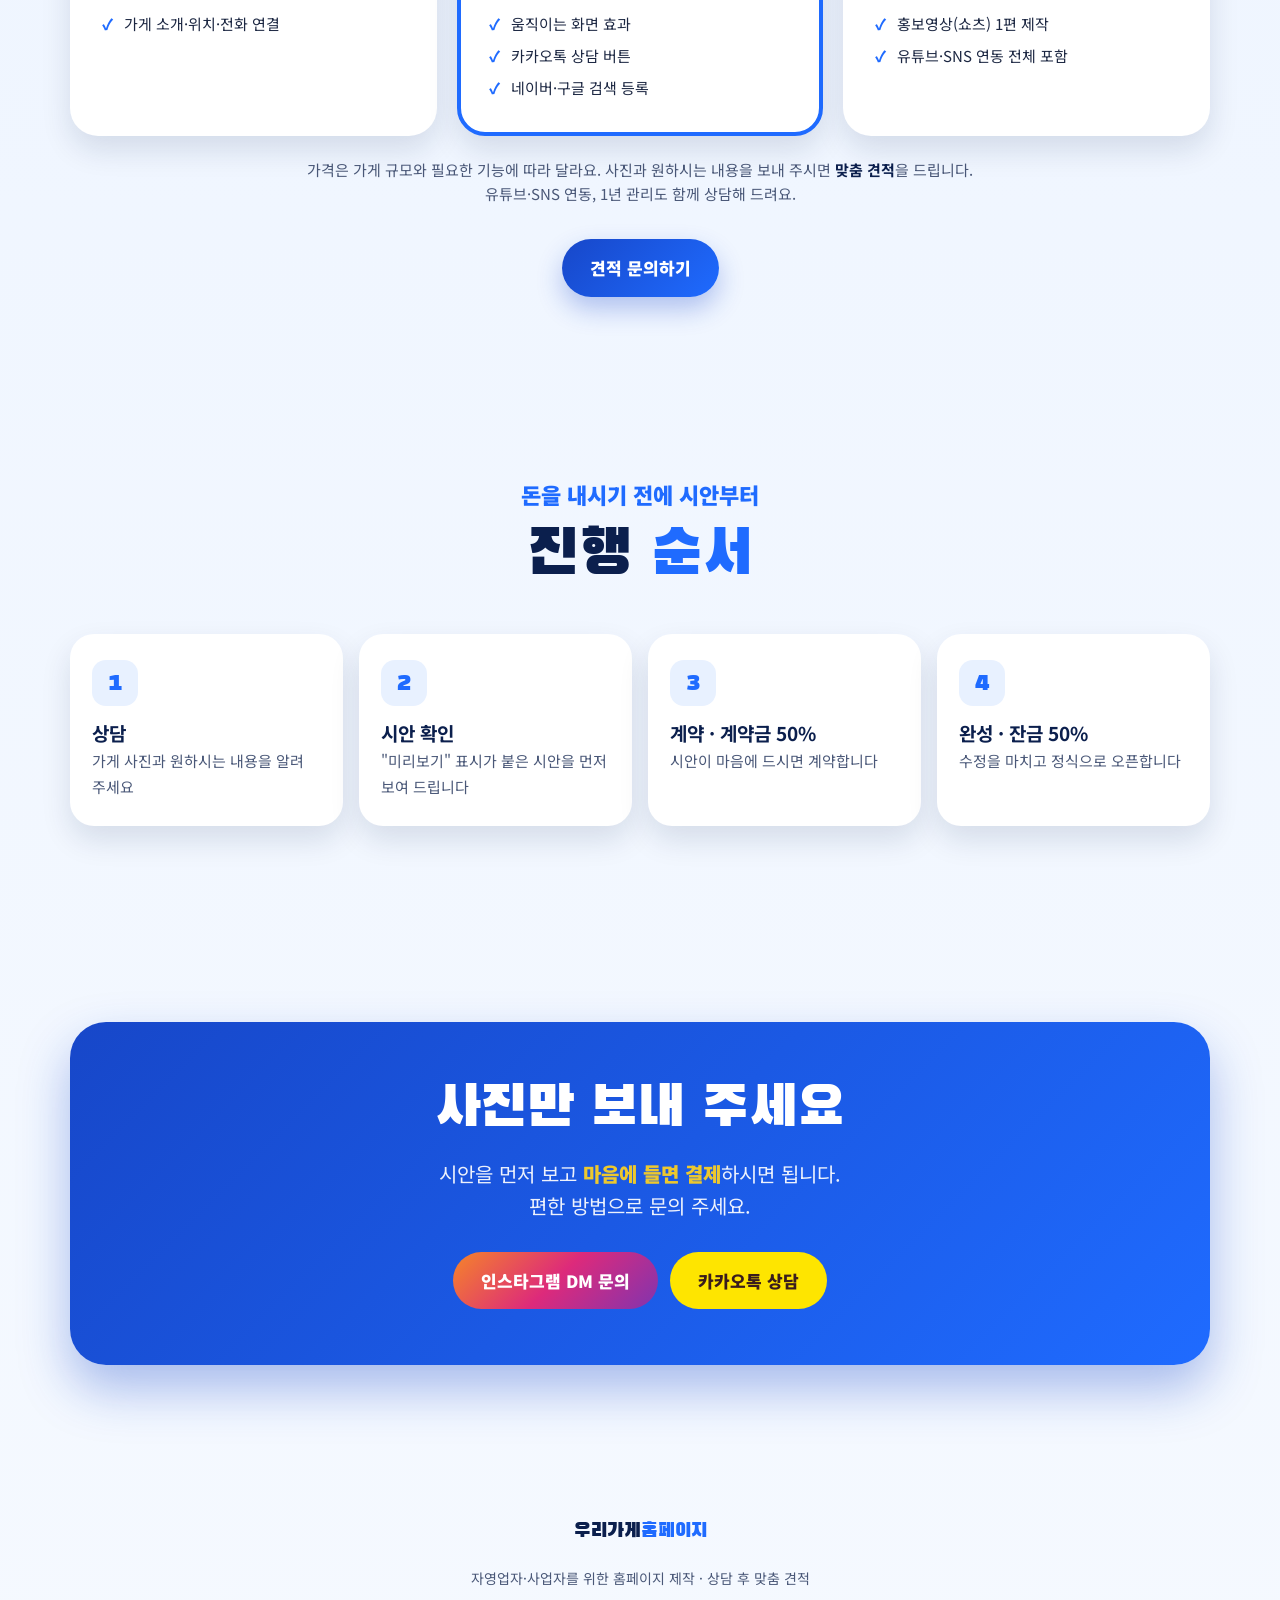
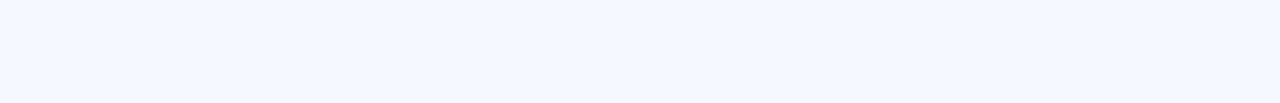
==== commit ed78bc92: "4종목 쇼핑몰: 의류·가방·쥬얼리·티셔츠로 바꾸고 회원가입 없는 주문 흐름 추가 - 종목: 모자 → 의류(아우터·셔츠·바지·원피스·니트), 의류 그림과 실측(어깨·가슴단면·허리·총" ====
--- a/index.html
+++ b/index.html
@@ -366,7 +366,7 @@
         </a>
         <a class="work" href="shop/">
           <div class="phone"><div class="screen"><img src="cardnews/src/shots/shop-m.png" alt="4종목 쇼핑몰 홈페이지 화면" loading="lazy" /></div></div>
-          <div style="text-align:left"><span class="tag">4종목 · 상품 4,000개</span><b>Daily Select</b><p>쥬얼리·모자·티셔츠·가방, 검색·색상·사이즈 필터, 실측 사이즈표, 엑셀로 상품 한 번에 등록</p><span class="go">홈페이지 보러 가기 →</span></div>
+          <div style="text-align:left"><span class="tag">4종목 · 상품 4,000개</span><b>Daily Select</b><p>의류·가방·쥬얼리·티셔츠, 회원가입 없이 유튜브 링크 → 카톡 상담 → 주문서 → 입금·결제, 엑셀로 상품 한 번에 등록</p><span class="go">홈페이지 보러 가기 →</span></div>
         </a>
       </div>
     </div>
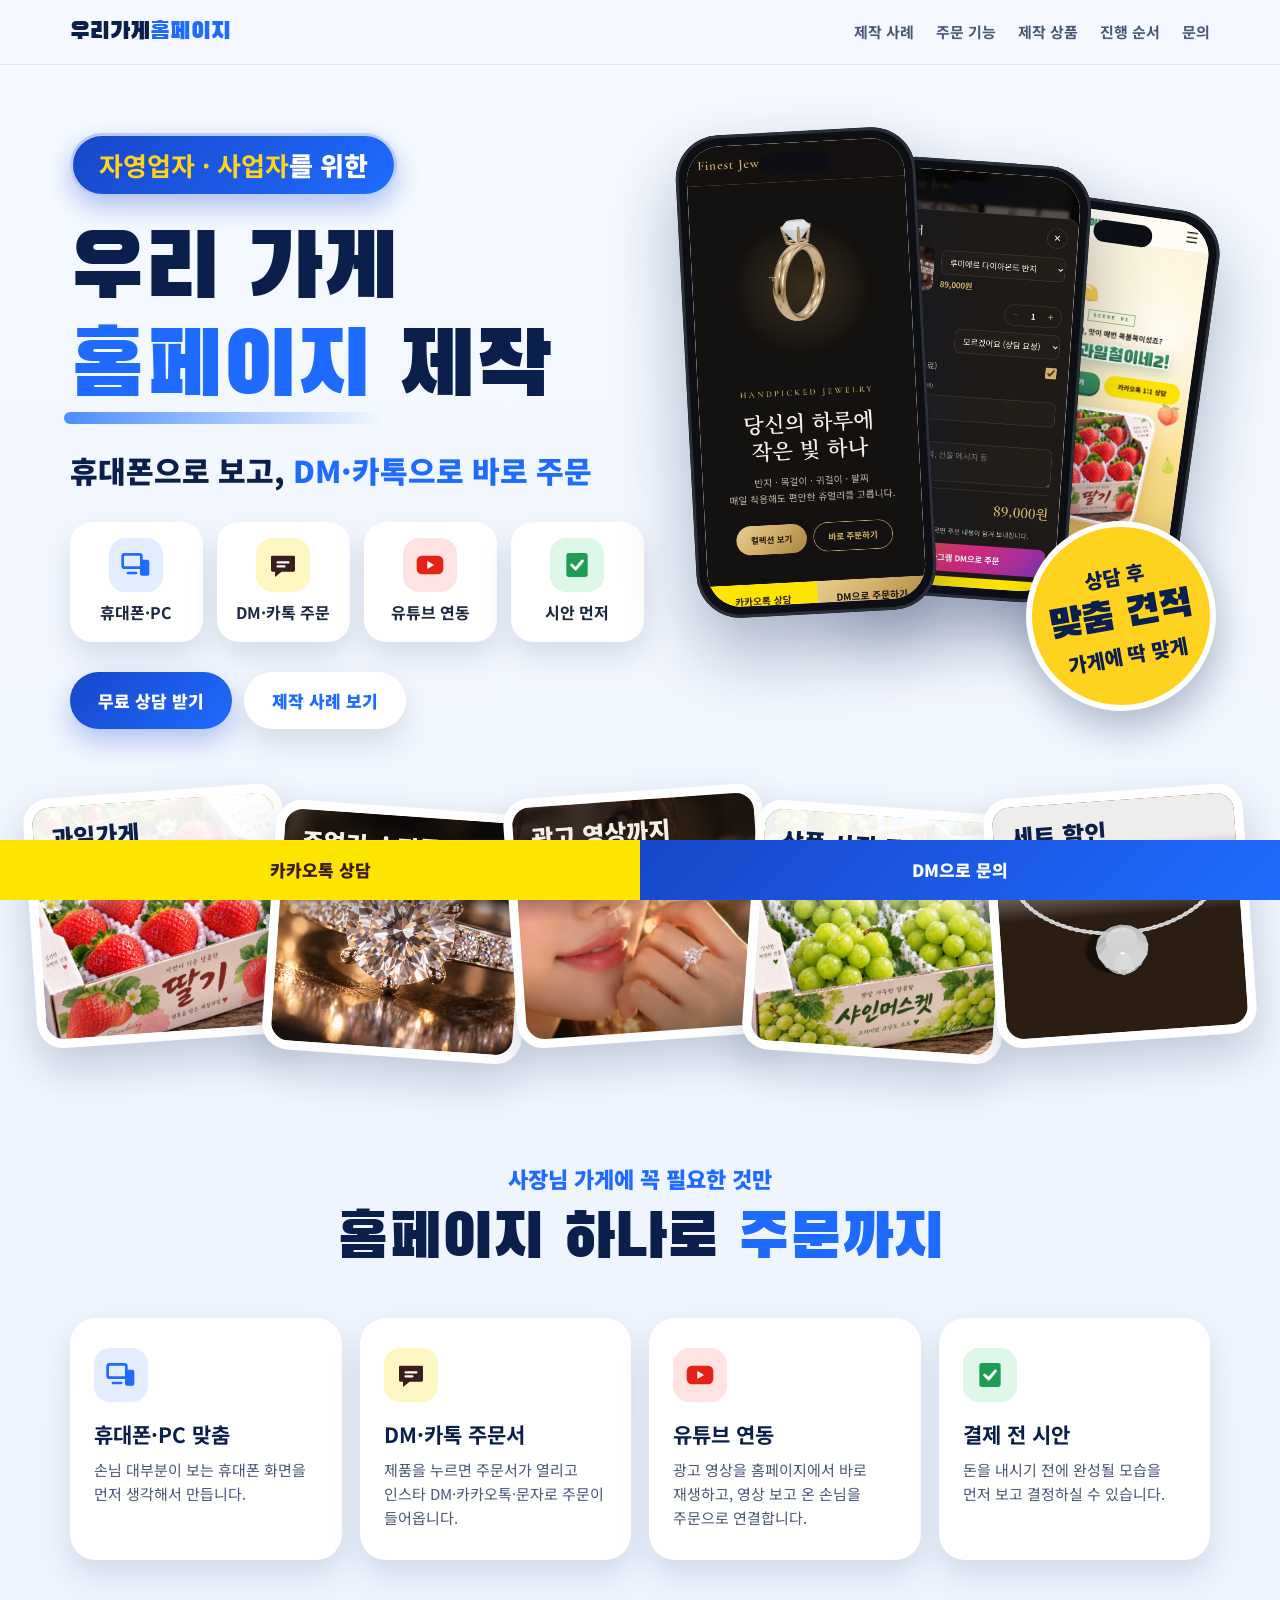
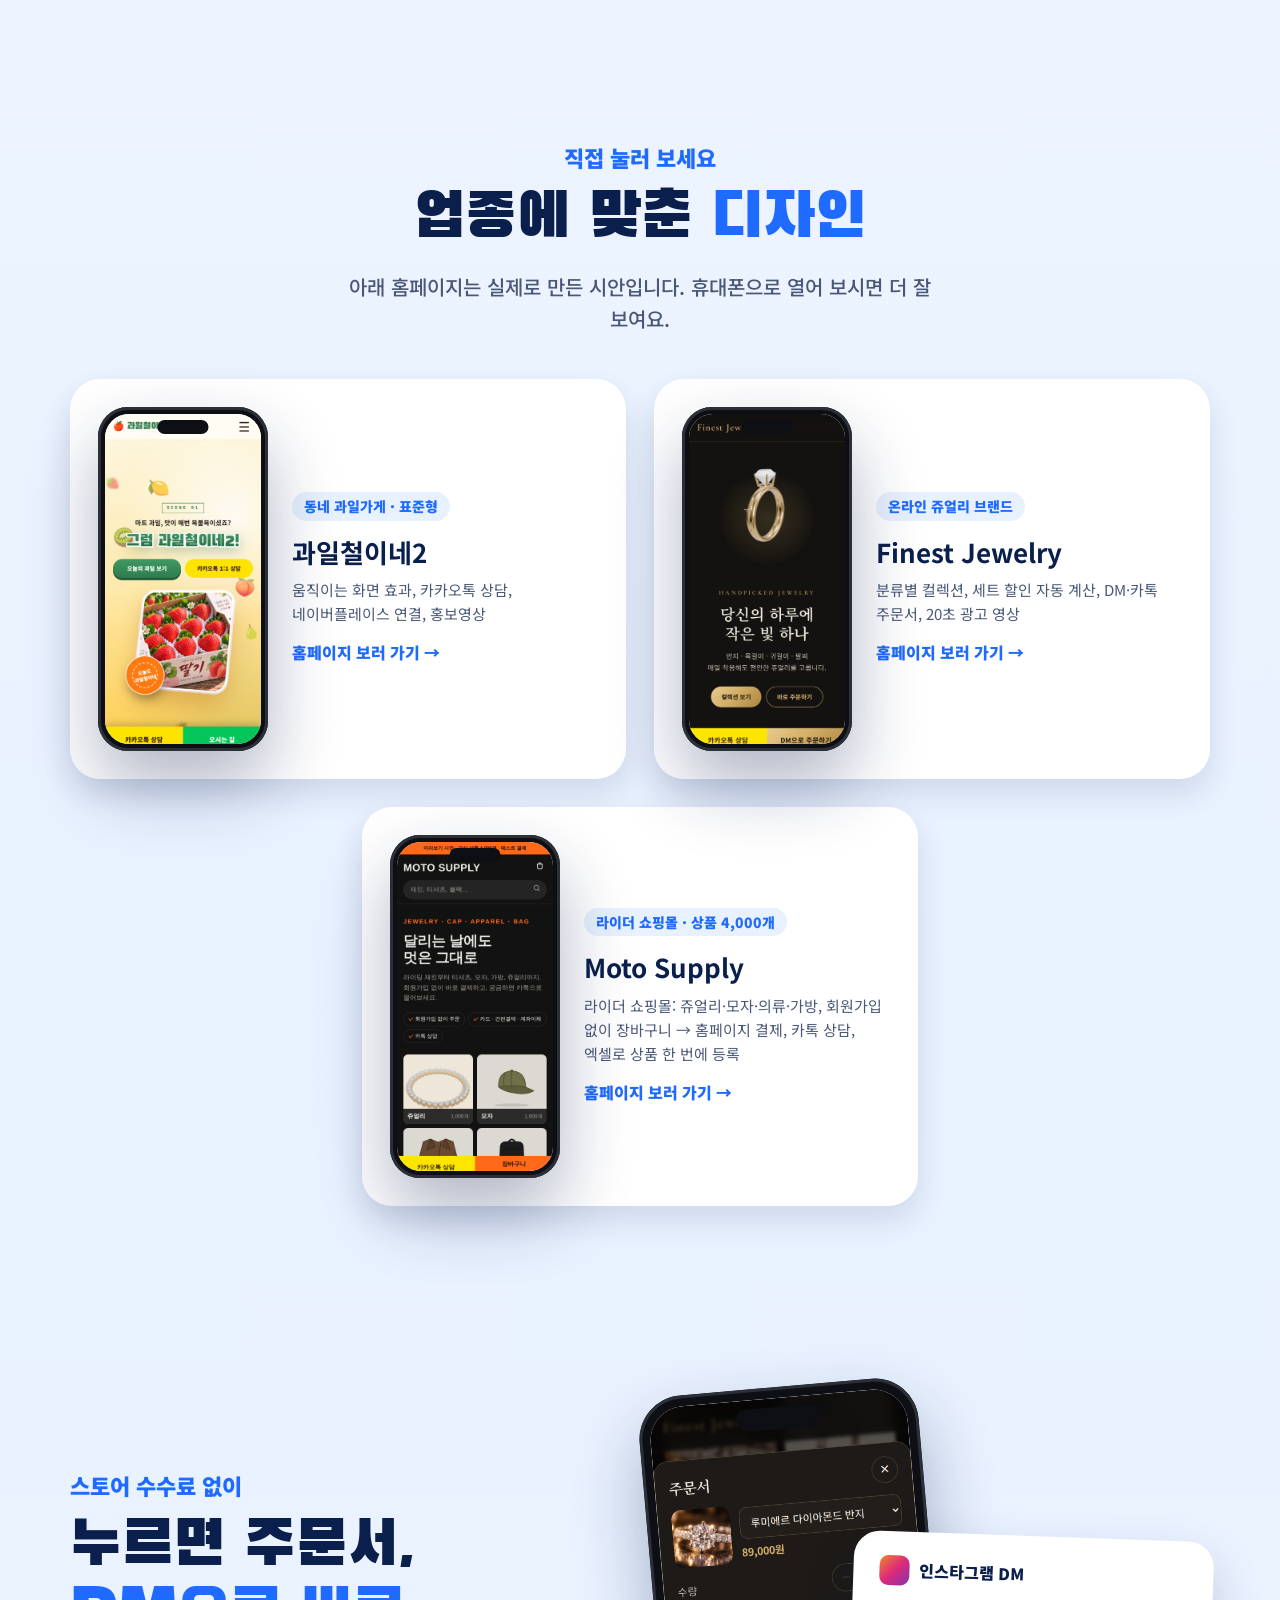
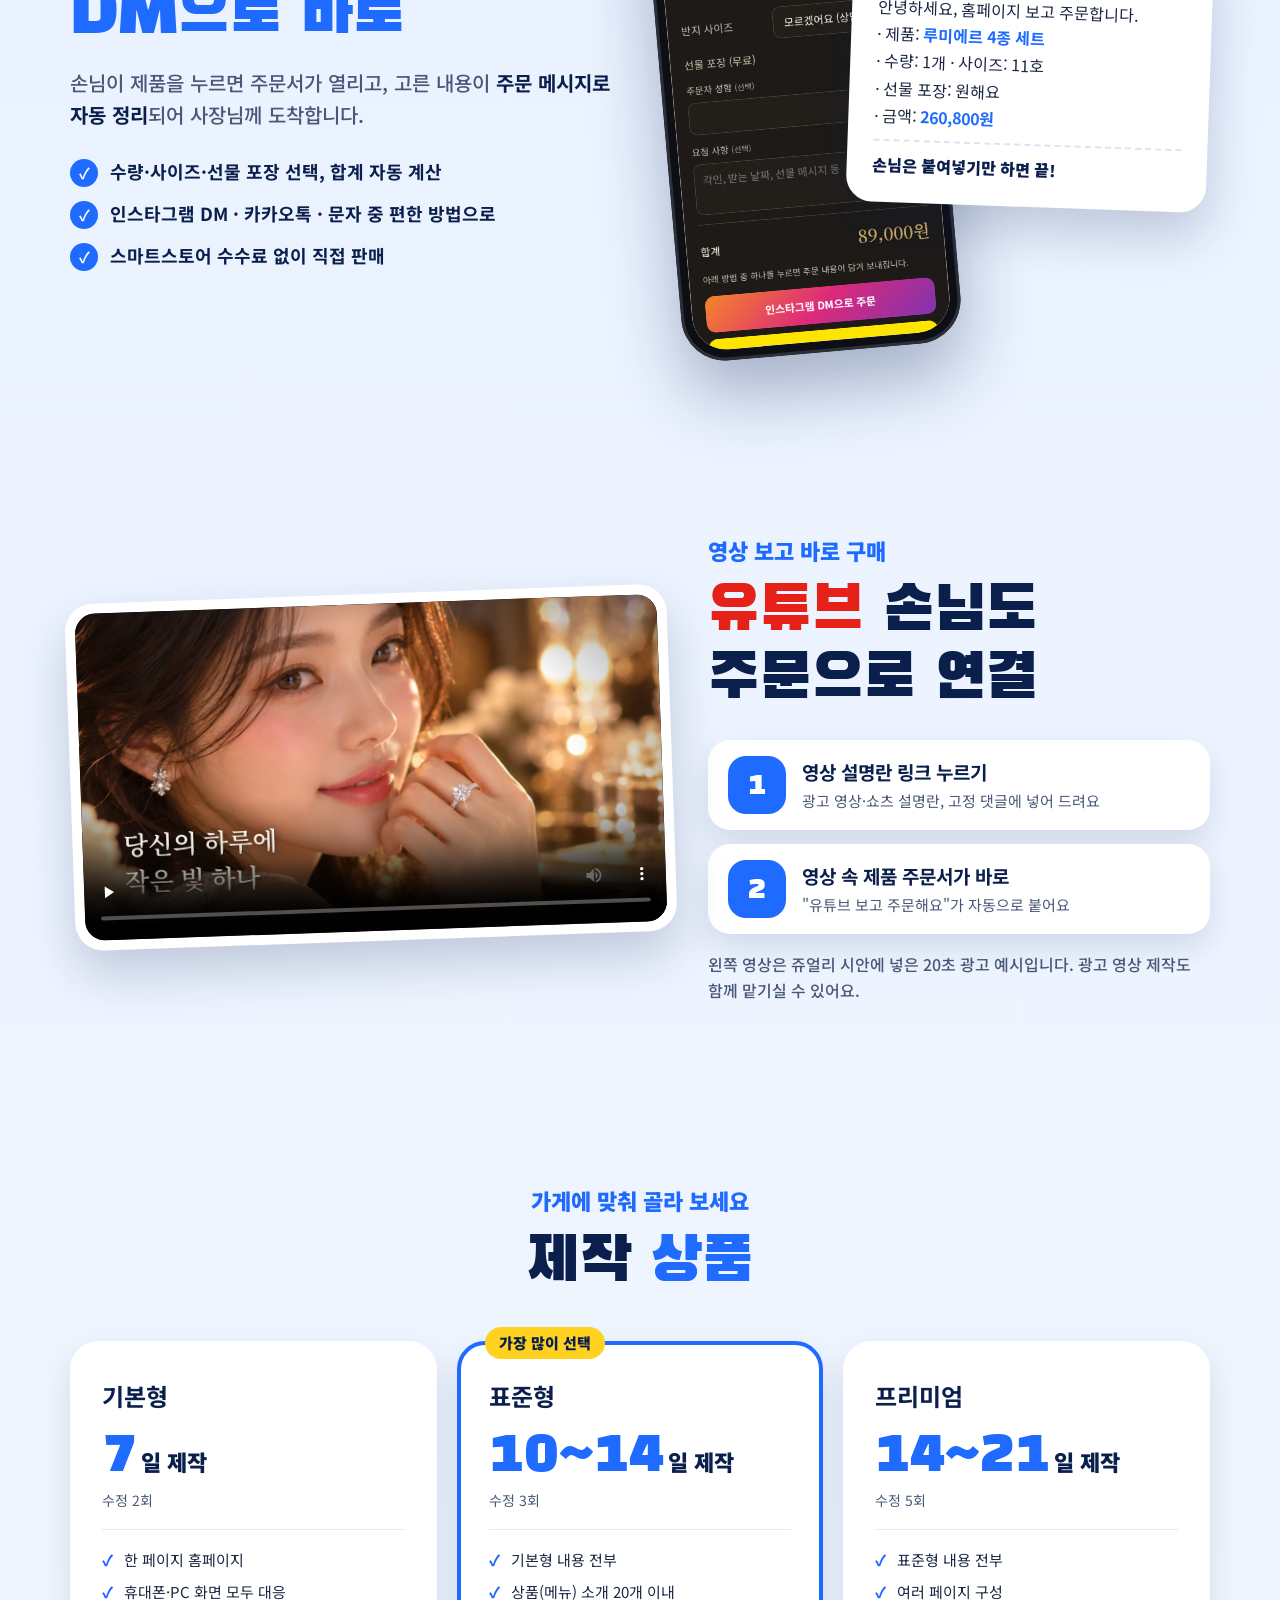
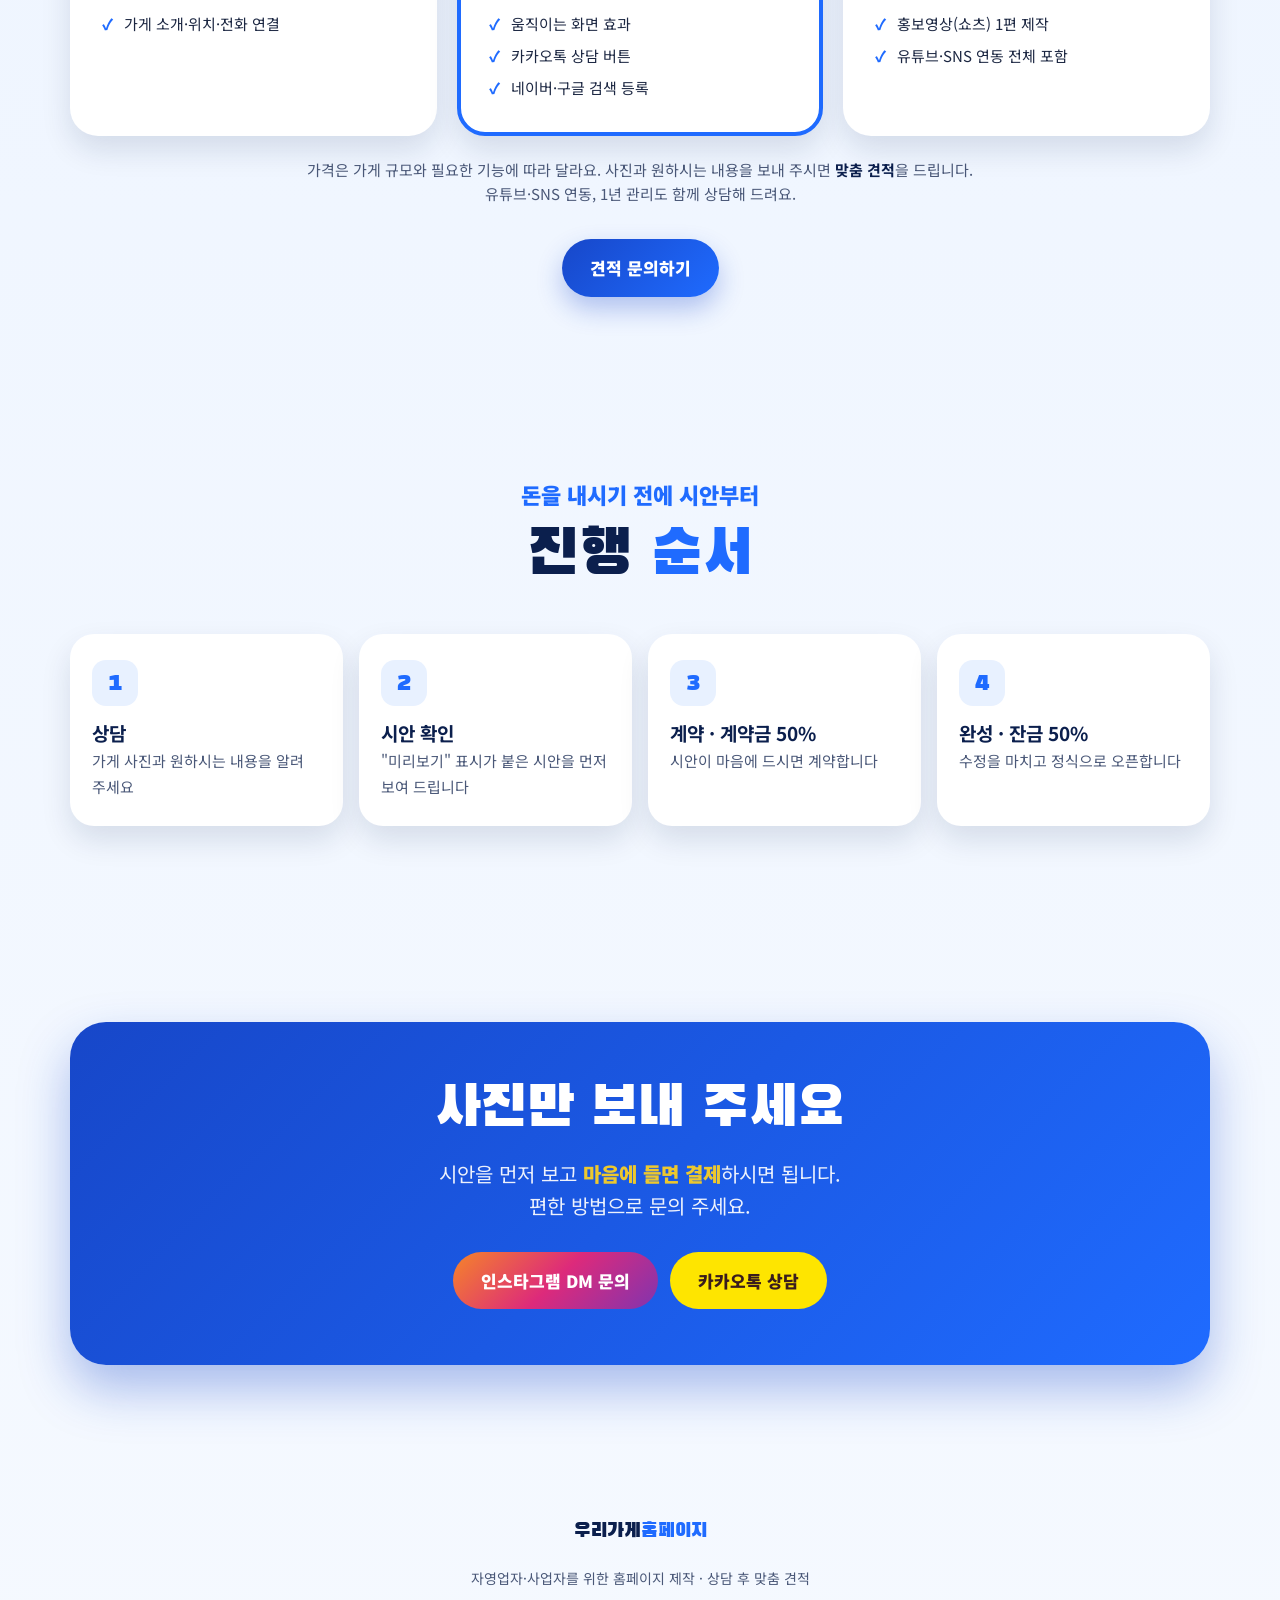
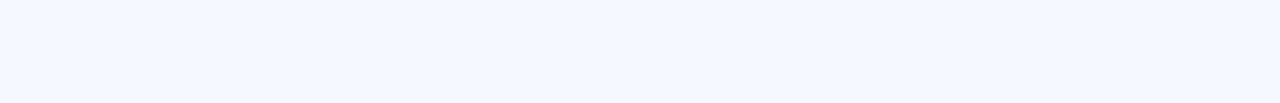
==== commit 6d4a3bfa: "라이더 쇼핑몰로 변경: 쥬얼리·모자·의류·가방, 홈페이지 결제 + 카톡 상담 - 종목: 쥬얼리·모자·의류(티셔츠·재킷·후디·팬츠·조끼)·가방(백팩·슬링백·힙색·사이드백·토트백) -" ====
--- a/index.html
+++ b/index.html
@@ -366,7 +366,7 @@
         </a>
         <a class="work" href="shop/">
           <div class="phone"><div class="screen"><img src="cardnews/src/shots/shop-m.png" alt="4종목 쇼핑몰 홈페이지 화면" loading="lazy" /></div></div>
-          <div style="text-align:left"><span class="tag">4종목 · 상품 4,000개</span><b>Daily Select</b><p>의류·가방·쥬얼리·티셔츠, 회원가입 없이 유튜브 링크 → 카톡 상담 → 주문서 → 입금·결제, 엑셀로 상품 한 번에 등록</p><span class="go">홈페이지 보러 가기 →</span></div>
+          <div style="text-align:left"><span class="tag">라이더 쇼핑몰 · 상품 4,000개</span><b>Moto Supply</b><p>라이더 쇼핑몰: 쥬얼리·모자·의류·가방, 회원가입 없이 장바구니 → 홈페이지 결제, 카톡 상담, 엑셀로 상품 한 번에 등록</p><span class="go">홈페이지 보러 가기 →</span></div>
         </a>
       </div>
     </div>
